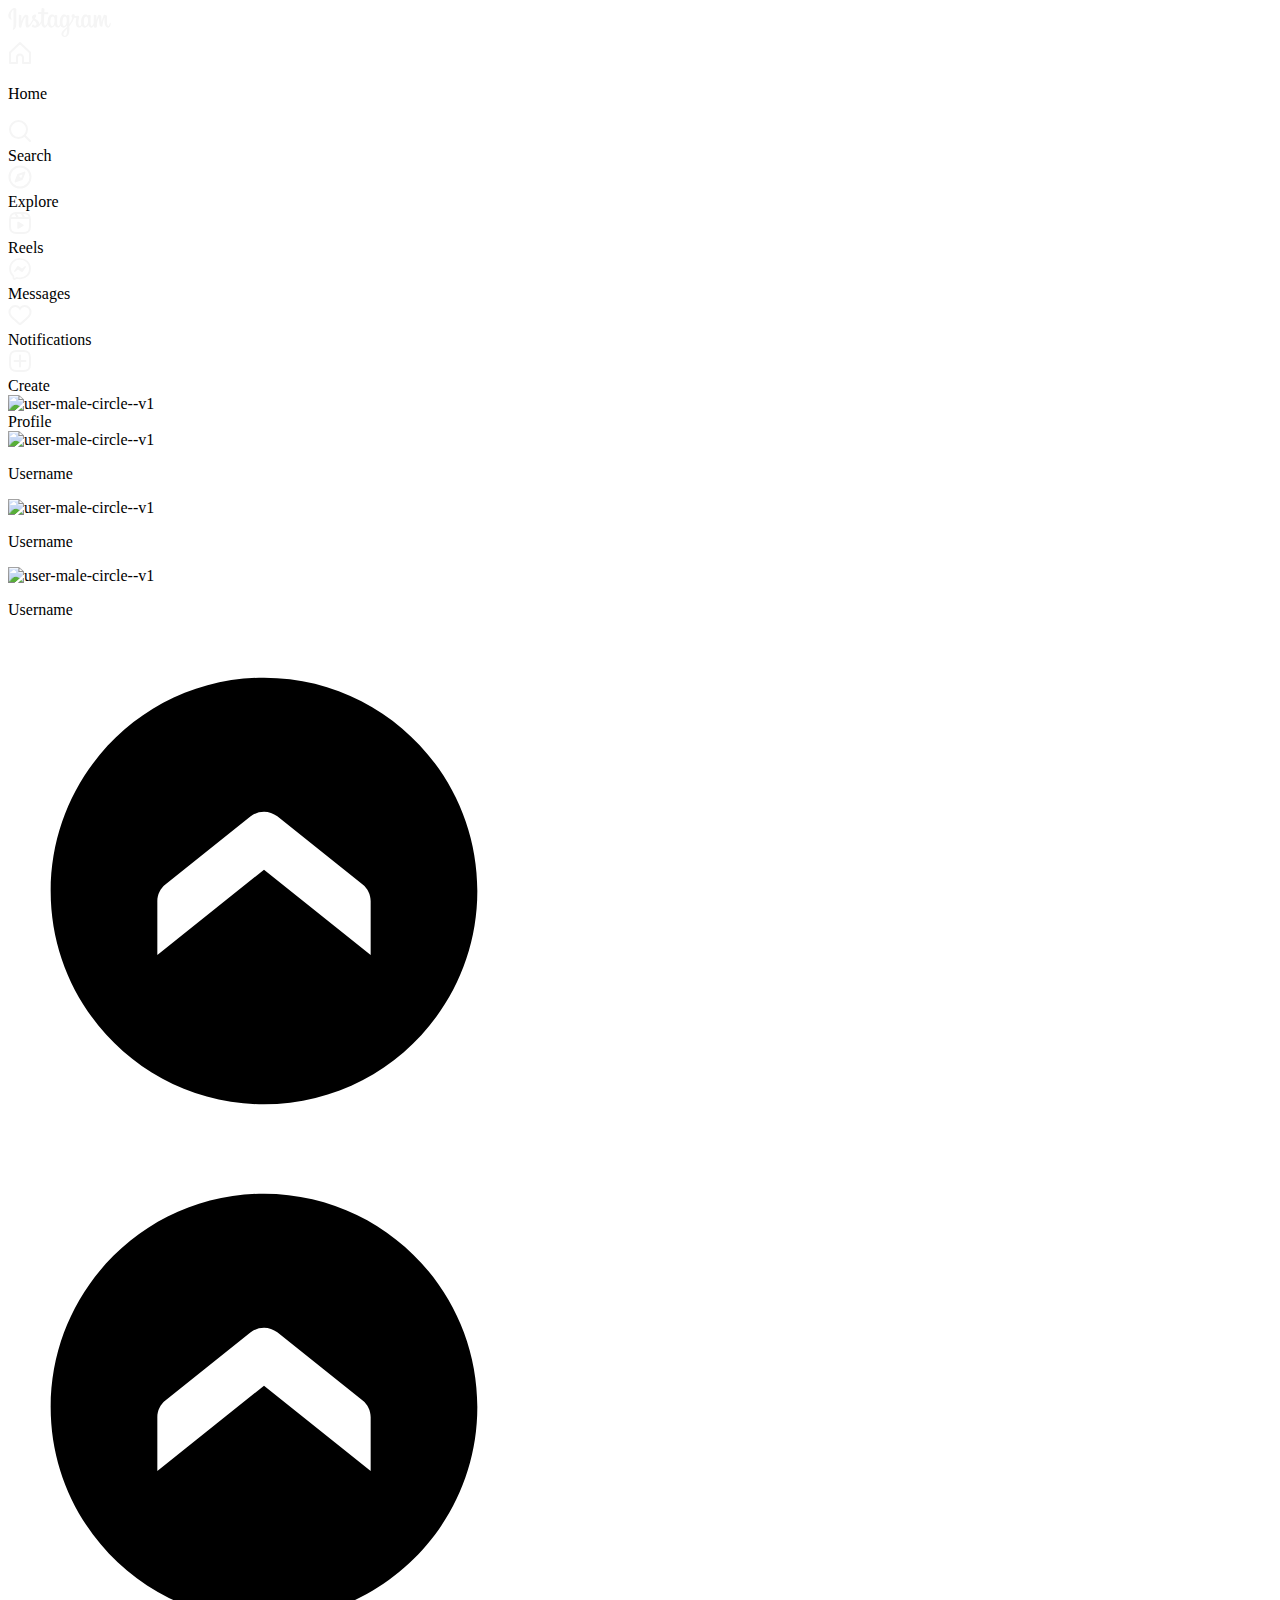
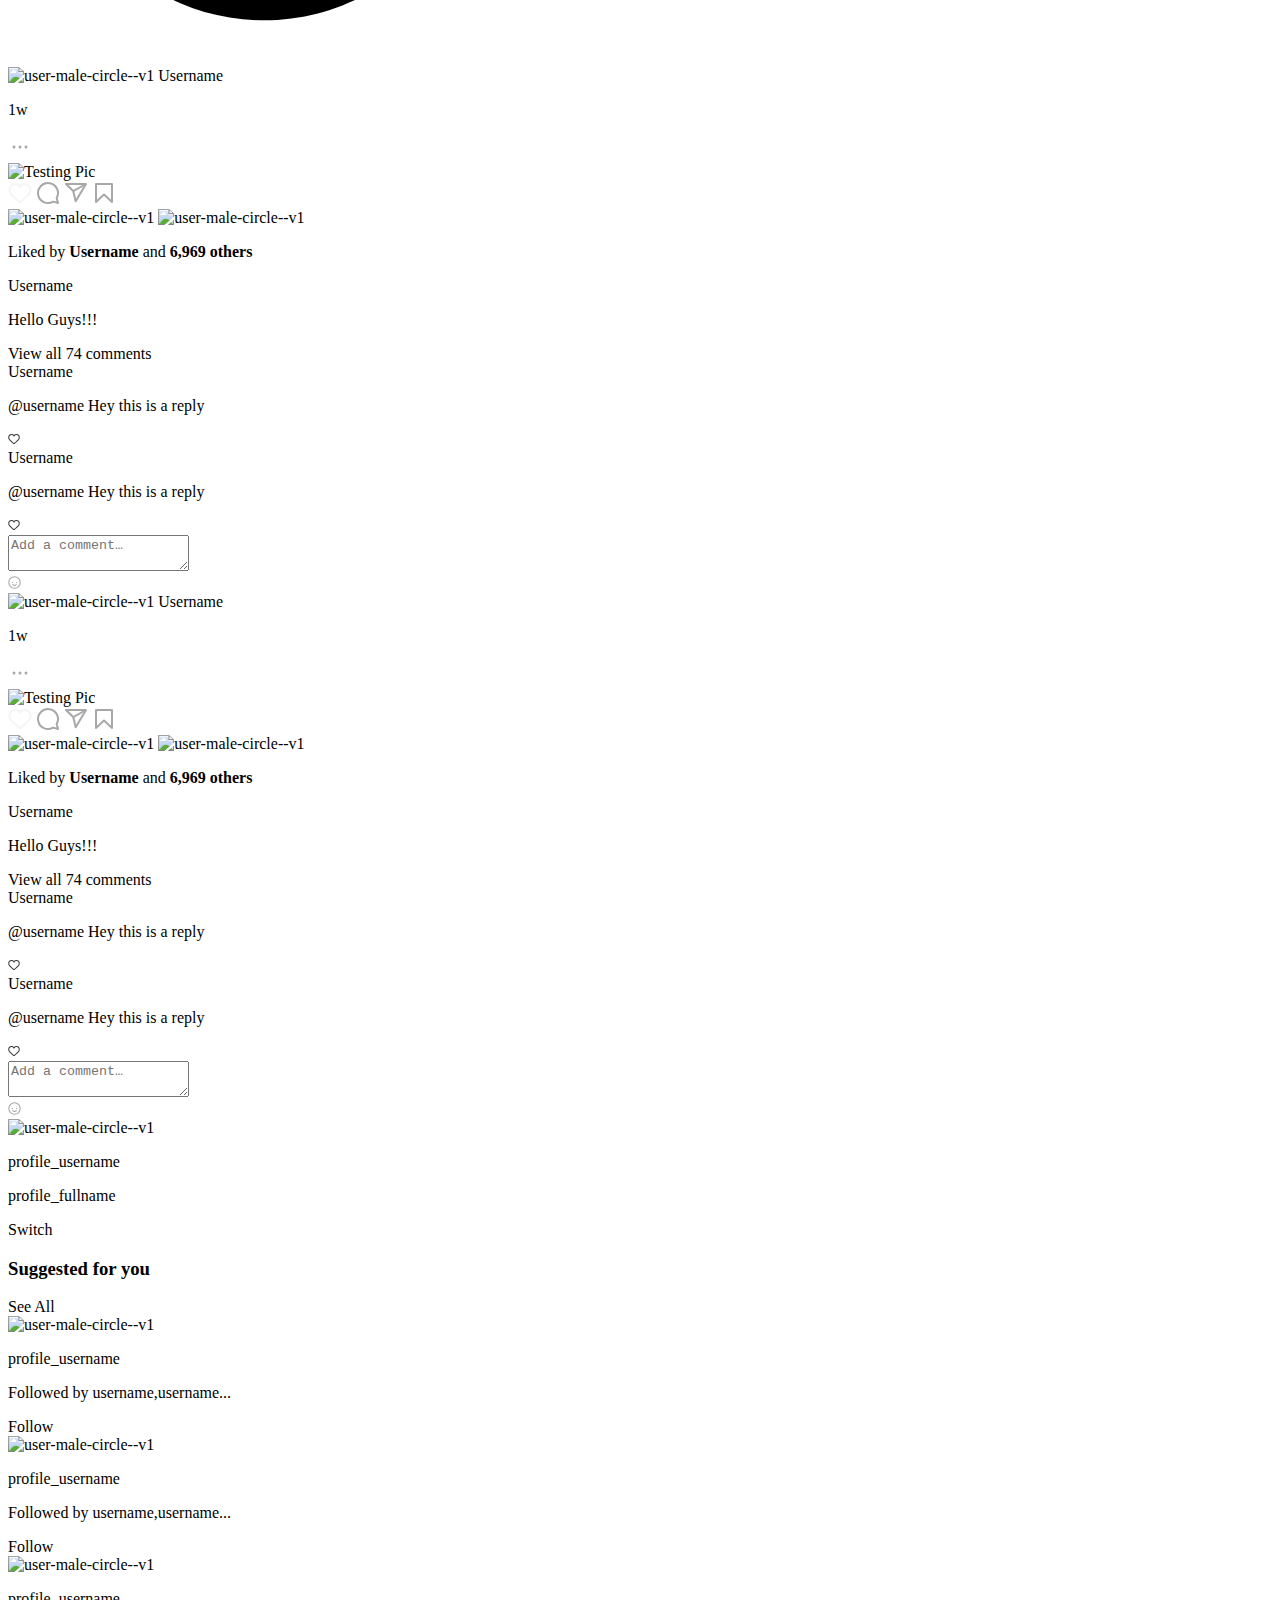
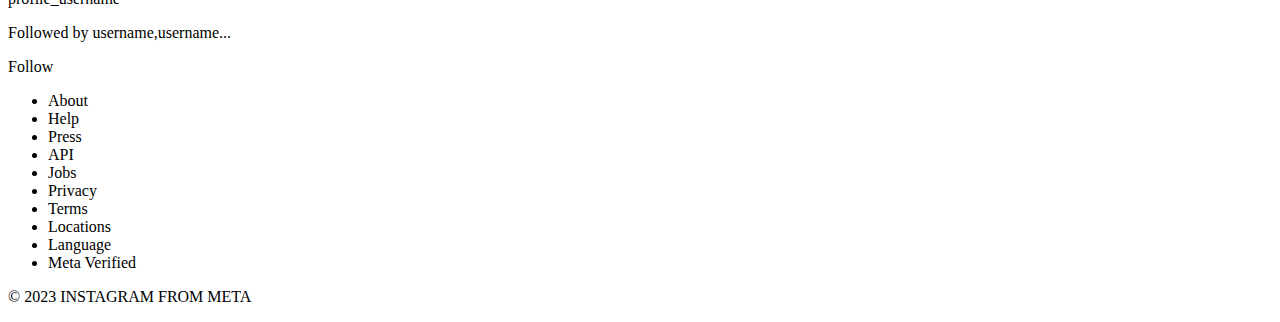
==== index.html @ a997a8e3 "Add files via upload" ====
<!DOCTYPE html>
<html lang="en">
  <head>
    <meta charset="UTF-8" />
    <meta http-equiv="X-UA-Compatible" content="IE=edge" />
    <meta name="viewport" content="width=device-width, initial-scale=1.0" />
    <title>Instagram</title>
  </head>
  <body>
    <div class="main">
      <div class="left-tray">
        <div class="Instagram-logo">
          <svg
            aria-label="Instagram"
            class="_ab6-"
            color="rgb(245, 245, 245)"
            fill="rgb(245, 245, 245)"
            height="29"
            role="img"
            viewBox="32 4 113 32"
            width="103"
          >
            <path
              clip-rule="evenodd"
              d="M37.82 4.11c-2.32.97-4.86 3.7-5.66 7.13-1.02 4.34 3.21 6.17 3.56 5.57.4-.7-.76-.94-1-3.2-.3-2.9 1.05-6.16 2.75-7.58.32-.27.3.1.3.78l-.06 14.46c0 3.1-.13 4.07-.36 5.04-.23.98-.6 1.64-.33 1.9.32.28 1.68-.4 2.46-1.5a8.13 8.13 0 0 0 1.33-4.58c.07-2.06.06-5.33.07-7.19 0-1.7.03-6.71-.03-9.72-.02-.74-2.07-1.51-3.03-1.1Zm82.13 14.48a9.42 9.42 0 0 1-.88 3.75c-.85 1.72-2.63 2.25-3.39-.22-.4-1.34-.43-3.59-.13-5.47.3-1.9 1.14-3.35 2.53-3.22 1.38.13 2.02 1.9 1.87 5.16ZM96.8 28.57c-.02 2.67-.44 5.01-1.34 5.7-1.29.96-3 .23-2.65-1.72.31-1.72 1.8-3.48 4-5.64l-.01 1.66Zm-.35-10a10.56 10.56 0 0 1-.88 3.77c-.85 1.72-2.64 2.25-3.39-.22-.5-1.69-.38-3.87-.13-5.25.33-1.78 1.12-3.44 2.53-3.44 1.38 0 2.06 1.5 1.87 5.14Zm-13.41-.02a9.54 9.54 0 0 1-.87 3.8c-.88 1.7-2.63 2.24-3.4-.23-.55-1.77-.36-4.2-.13-5.5.34-1.95 1.2-3.32 2.53-3.2 1.38.14 2.04 1.9 1.87 5.13Zm61.45 1.81c-.33 0-.49.35-.61.93-.44 2.02-.9 2.48-1.5 2.48-.66 0-1.26-1-1.42-3-.12-1.58-.1-4.48.06-7.37.03-.59-.14-1.17-1.73-1.75-.68-.25-1.68-.62-2.17.58a29.65 29.65 0 0 0-2.08 7.14c0 .06-.08.07-.1-.06-.07-.87-.26-2.46-.28-5.79 0-.65-.14-1.2-.86-1.65-.47-.3-1.88-.81-2.4-.2-.43.5-.94 1.87-1.47 3.48l-.74 2.2.01-4.88c0-.5-.34-.67-.45-.7a9.54 9.54 0 0 0-1.8-.37c-.48 0-.6.27-.6.67 0 .05-.08 4.65-.08 7.87v.46c-.27 1.48-1.14 3.49-2.09 3.49s-1.4-.84-1.4-4.68c0-2.24.07-3.21.1-4.83.02-.94.06-1.65.06-1.81-.01-.5-.87-.75-1.27-.85-.4-.09-.76-.13-1.03-.11-.4.02-.67.27-.67.62v.55a3.71 3.71 0 0 0-1.83-1.49c-1.44-.43-2.94-.05-4.07 1.53a9.31 9.31 0 0 0-1.66 4.73c-.16 1.5-.1 3.01.17 4.3-.33 1.44-.96 2.04-1.64 2.04-.99 0-1.7-1.62-1.62-4.4.06-1.84.42-3.13.82-4.99.17-.8.04-1.2-.31-1.6-.32-.37-1-.56-1.99-.33-.7.16-1.7.34-2.6.47 0 0 .05-.21.1-.6.23-2.03-1.98-1.87-2.69-1.22-.42.39-.7.84-.82 1.67-.17 1.3.9 1.91.9 1.91a22.22 22.22 0 0 1-3.4 7.23v-.7c-.01-3.36.03-6 .05-6.95.02-.94.06-1.63.06-1.8 0-.36-.22-.5-.66-.67-.4-.16-.86-.26-1.34-.3-.6-.05-.97.27-.96.65v.52a3.7 3.7 0 0 0-1.84-1.49c-1.44-.43-2.94-.05-4.07 1.53a10.1 10.1 0 0 0-1.66 4.72c-.15 1.57-.13 2.9.09 4.04-.23 1.13-.89 2.3-1.63 2.3-.95 0-1.5-.83-1.5-4.67 0-2.24.07-3.21.1-4.83.02-.94.06-1.65.06-1.81 0-.5-.87-.75-1.27-.85-.42-.1-.79-.13-1.06-.1-.37.02-.63.35-.63.6v.56a3.7 3.7 0 0 0-1.84-1.49c-1.44-.43-2.93-.04-4.07 1.53-.75 1.03-1.35 2.17-1.66 4.7a15.8 15.8 0 0 0-.12 2.04c-.3 1.81-1.61 3.9-2.68 3.9-.63 0-1.23-1.21-1.23-3.8 0-3.45.22-8.36.25-8.83l1.62-.03c.68 0 1.29.01 2.19-.04.45-.02.88-1.64.42-1.84-.21-.09-1.7-.17-2.3-.18-.5-.01-1.88-.11-1.88-.11s.13-3.26.16-3.6c.02-.3-.35-.44-.57-.53a7.77 7.77 0 0 0-1.53-.44c-.76-.15-1.1 0-1.17.64-.1.97-.15 3.82-.15 3.82-.56 0-2.47-.11-3.02-.11-.52 0-1.08 2.22-.36 2.25l3.2.09-.03 6.53v.47c-.53 2.73-2.37 4.2-2.37 4.2.4-1.8-.42-3.15-1.87-4.3-.54-.42-1.6-1.22-2.79-2.1 0 0 .69-.68 1.3-2.04.43-.96.45-2.06-.61-2.3-1.75-.41-3.2.87-3.63 2.25a2.61 2.61 0 0 0 .5 2.66l.15.19c-.4.76-.94 1.78-1.4 2.58-1.27 2.2-2.24 3.95-2.97 3.95-.58 0-.57-1.77-.57-3.43 0-1.43.1-3.58.19-5.8.03-.74-.34-1.16-.96-1.54a4.33 4.33 0 0 0-1.64-.69c-.7 0-2.7.1-4.6 5.57-.23.69-.7 1.94-.7 1.94l.04-6.57c0-.16-.08-.3-.27-.4a4.68 4.68 0 0 0-1.93-.54c-.36 0-.54.17-.54.5l-.07 10.3c0 .78.02 1.69.1 2.09.08.4.2.72.36.91.15.2.33.34.62.4.28.06 1.78.25 1.86-.32.1-.69.1-1.43.89-4.2 1.22-4.31 2.82-6.42 3.58-7.16.13-.14.28-.14.27.07l-.22 5.32c-.2 5.37.78 6.36 2.17 6.36 1.07 0 2.58-1.06 4.2-3.74l2.7-4.5 1.58 1.46c1.28 1.2 1.7 2.36 1.42 3.45-.21.83-1.02 1.7-2.44.86-.42-.25-.6-.44-1.01-.71-.23-.15-.57-.2-.78-.04-.53.4-.84.92-1.01 1.55-.17.61.45.94 1.09 1.22.55.25 1.74.47 2.5.5 2.94.1 5.3-1.42 6.94-5.34.3 3.38 1.55 5.3 3.72 5.3 1.45 0 2.91-1.88 3.55-3.72.18.75.45 1.4.8 1.96 1.68 2.65 4.93 2.07 6.56-.18.5-.69.58-.94.58-.94a3.07 3.07 0 0 0 2.94 2.87c1.1 0 2.23-.52 3.03-2.31.09.2.2.38.3.56 1.68 2.65 4.93 2.07 6.56-.18l.2-.28.05 1.4-1.5 1.37c-2.52 2.3-4.44 4.05-4.58 6.09-.18 2.6 1.93 3.56 3.53 3.69a4.5 4.5 0 0 0 4.04-2.11c.78-1.15 1.3-3.63 1.26-6.08l-.06-3.56a28.55 28.55 0 0 0 5.42-9.44s.93.01 1.92-.05c.32-.02.41.04.35.27-.07.28-1.25 4.84-.17 7.88.74 2.08 2.4 2.75 3.4 2.75 1.15 0 2.26-.87 2.85-2.17l.23.42c1.68 2.65 4.92 2.07 6.56-.18.37-.5.58-.94.58-.94.36 2.2 2.07 2.88 3.05 2.88 1.02 0 2-.42 2.78-2.28.03.82.08 1.49.16 1.7.05.13.34.3.56.37.93.34 1.88.18 2.24.11.24-.05.43-.25.46-.75.07-1.33.03-3.56.43-5.21.67-2.79 1.3-3.87 1.6-4.4.17-.3.36-.35.37-.03.01.64.04 2.52.3 5.05.2 1.86.46 2.96.65 3.3.57 1 1.27 1.05 1.83 1.05.36 0 1.12-.1 1.05-.73-.03-.31.02-2.22.7-4.96.43-1.79 1.15-3.4 1.41-4 .1-.21.15-.04.15 0-.06 1.22-.18 5.25.32 7.46.68 2.98 2.65 3.32 3.34 3.32 1.47 0 2.67-1.12 3.07-4.05.1-.7-.05-1.25-.48-1.25Z"
              fill="currentColor"
              fill-rule="evenodd"
            ></path>
          </svg>
        </div>
        <nav class="navigation">
          <div class="nav-home">
            <div class="nav-svg">
              <svg
                aria-label="Home"
                class="_ab6-"
                color="rgb(245, 245, 245)"
                fill="rgb(245, 245, 245)"
                height="24"
                role="img"
                viewBox="0 0 24 24"
                width="24"
              >
                <path
                  d="M9.005 16.545a2.997 2.997 0 0 1 2.997-2.997A2.997 2.997 0 0 1 15 16.545V22h7V11.543L12 2 2 11.543V22h7.005Z"
                  fill="none"
                  stroke="currentColor"
                  stroke-linejoin="round"
                  stroke-width="2"
                ></path>
              </svg>
            </div>
            <div class="nav-text">
              <p>Home</p>
            </div>
          </div>
          <div class="nav-search">
            <div class="nav-svg">
              <svg
                aria-label="Search"
                class="_ab6-"
                color="rgb(245, 245, 245)"
                fill="rgb(245, 245, 245)"
                height="24"
                role="img"
                viewBox="0 0 24 24"
                width="24"
              >
                <path
                  d="M19 10.5A8.5 8.5 0 1 1 10.5 2a8.5 8.5 0 0 1 8.5 8.5Z"
                  fill="none"
                  stroke="currentColor"
                  stroke-linecap="round"
                  stroke-linejoin="round"
                  stroke-width="2"
                ></path>
                <line
                  fill="none"
                  stroke="currentColor"
                  stroke-linecap="round"
                  stroke-linejoin="round"
                  stroke-width="2"
                  x1="16.511"
                  x2="22"
                  y1="16.511"
                  y2="22"
                ></line>
              </svg>
            </div>
            <div class="nav-text">Search</div>
          </div>
          <div class="nav-explore">
            <div class="nav-svg">
              <svg
                aria-label="Explore"
                class="_ab6-"
                color="rgb(245, 245, 245)"
                fill="rgb(245, 245, 245)"
                height="24"
                role="img"
                viewBox="0 0 24 24"
                width="24"
              >
                <polygon
                  fill="none"
                  points="13.941 13.953 7.581 16.424 10.06 10.056 16.42 7.585 13.941 13.953"
                  stroke="currentColor"
                  stroke-linecap="round"
                  stroke-linejoin="round"
                  stroke-width="2"
                ></polygon>
                <polygon
                  fill-rule="evenodd"
                  points="10.06 10.056 13.949 13.945 7.581 16.424 10.06 10.056"
                ></polygon>
                <circle
                  cx="12.001"
                  cy="12.005"
                  fill="none"
                  r="10.5"
                  stroke="currentColor"
                  stroke-linecap="round"
                  stroke-linejoin="round"
                  stroke-width="2"
                ></circle>
              </svg>
            </div>
            <div class="nav-text">Explore</div>
          </div>
          <div class="nav-reels">
            <div class="nav-svg">
              <svg
                aria-label="Reels"
                class="_ab6-"
                color="rgb(245, 245, 245)"
                fill="rgb(245, 245, 245)"
                height="24"
                role="img"
                viewBox="0 0 24 24"
                width="24"
              >
                <line
                  fill="none"
                  stroke="currentColor"
                  stroke-linejoin="round"
                  stroke-width="2"
                  x1="2.049"
                  x2="21.95"
                  y1="7.002"
                  y2="7.002"
                ></line>
                <line
                  fill="none"
                  stroke="currentColor"
                  stroke-linecap="round"
                  stroke-linejoin="round"
                  stroke-width="2"
                  x1="13.504"
                  x2="16.362"
                  y1="2.001"
                  y2="7.002"
                ></line>
                <line
                  fill="none"
                  stroke="currentColor"
                  stroke-linecap="round"
                  stroke-linejoin="round"
                  stroke-width="2"
                  x1="7.207"
                  x2="10.002"
                  y1="2.11"
                  y2="7.002"
                ></line>
                <path
                  d="M2 12.001v3.449c0 2.849.698 4.006 1.606 4.945.94.908 2.098 1.607 4.946 1.607h6.896c2.848 0 4.006-.699 4.946-1.607.908-.939 1.606-2.096 1.606-4.945V8.552c0-2.848-.698-4.006-1.606-4.945C19.454 2.699 18.296 2 15.448 2H8.552c-2.848 0-4.006.699-4.946 1.607C2.698 4.546 2 5.704 2 8.552Z"
                  fill="none"
                  stroke="currentColor"
                  stroke-linecap="round"
                  stroke-linejoin="round"
                  stroke-width="2"
                ></path>
                <path
                  d="M9.763 17.664a.908.908 0 0 1-.454-.787V11.63a.909.909 0 0 1 1.364-.788l4.545 2.624a.909.909 0 0 1 0 1.575l-4.545 2.624a.91.91 0 0 1-.91 0Z"
                  fill-rule="evenodd"
                ></path>
              </svg>
            </div>
            <div class="nav-text">Reels</div>
          </div>
          <div class="nav-messages">
            <div class="nav-svg">
              <svg
                aria-label="Messenger"
                class="_ab6-"
                color="rgb(245, 245, 245)"
                fill="rgb(245, 245, 245)"
                height="24"
                role="img"
                viewBox="0 0 24 24"
                width="24"
              >
                <path
                  d="M12.003 2.001a9.705 9.705 0 1 1 0 19.4 10.876 10.876 0 0 1-2.895-.384.798.798 0 0 0-.533.04l-1.984.876a.801.801 0 0 1-1.123-.708l-.054-1.78a.806.806 0 0 0-.27-.569 9.49 9.49 0 0 1-3.14-7.175 9.65 9.65 0 0 1 10-9.7Z"
                  fill="none"
                  stroke="currentColor"
                  stroke-miterlimit="10"
                  stroke-width="1.739"
                ></path>
                <path
                  d="M17.79 10.132a.659.659 0 0 0-.962-.873l-2.556 2.05a.63.63 0 0 1-.758.002L11.06 9.47a1.576 1.576 0 0 0-2.277.42l-2.567 3.98a.659.659 0 0 0 .961.875l2.556-2.049a.63.63 0 0 1 .759-.002l2.452 1.84a1.576 1.576 0 0 0 2.278-.42Z"
                  fill-rule="evenodd"
                ></path>
              </svg>
            </div>
            <div class="nav-text">Messages</div>
          </div>
          <div class="nav-notifications">
            <div class="nav-svg">
              <svg
                aria-label="Notifications"
                class="_ab6-"
                color="rgb(245, 245, 245)"
                fill="rgb(245, 245, 245)"
                height="24"
                role="img"
                viewBox="0 0 24 24"
                width="24"
              >
                <path
                  d="M16.792 3.904A4.989 4.989 0 0 1 21.5 9.122c0 3.072-2.652 4.959-5.197 7.222-2.512 2.243-3.865 3.469-4.303 3.752-.477-.309-2.143-1.823-4.303-3.752C5.141 14.072 2.5 12.167 2.5 9.122a4.989 4.989 0 0 1 4.708-5.218 4.21 4.21 0 0 1 3.675 1.941c.84 1.175.98 1.763 1.12 1.763s.278-.588 1.11-1.766a4.17 4.17 0 0 1 3.679-1.938m0-2a6.04 6.04 0 0 0-4.797 2.127 6.052 6.052 0 0 0-4.787-2.127A6.985 6.985 0 0 0 .5 9.122c0 3.61 2.55 5.827 5.015 7.97.283.246.569.494.853.747l1.027.918a44.998 44.998 0 0 0 3.518 3.018 2 2 0 0 0 2.174 0 45.263 45.263 0 0 0 3.626-3.115l.922-.824c.293-.26.59-.519.885-.774 2.334-2.025 4.98-4.32 4.98-7.94a6.985 6.985 0 0 0-6.708-7.218Z"
                ></path>
              </svg>
            </div>
            <div class="nav-text">Notifications</div>
          </div>
          <div class="nav-create">
            <div class="nav-svg">
              <svg
                aria-label="New post"
                class="_ab6-"
                color="rgb(245, 245, 245)"
                fill="rgb(245, 245, 245)"
                height="24"
                role="img"
                viewBox="0 0 24 24"
                width="24"
              >
                <path
                  d="M2 12v3.45c0 2.849.698 4.005 1.606 4.944.94.909 2.098 1.608 4.946 1.608h6.896c2.848 0 4.006-.7 4.946-1.608C21.302 19.455 22 18.3 22 15.45V8.552c0-2.849-.698-4.006-1.606-4.945C19.454 2.7 18.296 2 15.448 2H8.552c-2.848 0-4.006.699-4.946 1.607C2.698 4.547 2 5.703 2 8.552Z"
                  fill="none"
                  stroke="currentColor"
                  stroke-linecap="round"
                  stroke-linejoin="round"
                  stroke-width="2"
                ></path>
                <line
                  fill="none"
                  stroke="currentColor"
                  stroke-linecap="round"
                  stroke-linejoin="round"
                  stroke-width="2"
                  x1="6.545"
                  x2="17.455"
                  y1="12.001"
                  y2="12.001"
                ></line>
                <line
                  fill="none"
                  stroke="currentColor"
                  stroke-linecap="round"
                  stroke-linejoin="round"
                  stroke-width="2"
                  x1="12.003"
                  x2="12.003"
                  y1="6.545"
                  y2="17.455"
                ></line>
              </svg>
            </div>
            <div class="nav-text">Create</div>
          </div>
          <div class="nav-profile">
            <div class="nav-svg nav-profile-img">
              <!-- image from db. Putting temperory right now -->
              <img
                width="50"
                height="50"
                src="https://img.icons8.com/ios/50/user-male-circle--v1.png"
                alt="user-male-circle--v1"
              />
            </div>
            <div class="nav-text">Profile</div>
          </div>
        </nav>
        <div class="More">
          <!-- Create a popup not blur check website for it. -->
        </div>
      </div>
      <div class="main-container">
        <div class="top-status-tray">
          <div class="statuses">
            <div class="status">
              <a class="status-click">
                <img
                  width="50"
                  height="50"
                  src="https://img.icons8.com/ios/50/user-male-circle--v1.png"
                  alt="user-male-circle--v1"
                />
              </a>
              <p class="username">Username</p>
            </div>
            <div class="status">
              <a class="status-click">
                <img
                  width="50"
                  height="50"
                  src="https://img.icons8.com/ios/50/user-male-circle--v1.png"
                  alt="user-male-circle--v1"
                />
              </a>
              <p class="username">Username</p>
            </div>
            <div class="status">
              <a class="status-click">
                <img
                  width="50"
                  height="50"
                  src="https://img.icons8.com/ios/50/user-male-circle--v1.png"
                  alt="user-male-circle--v1"
                />
              </a>
              <p class="username">Username</p>
            </div>
          </div>
          <div class="arrows">
            <div class="arrow-left">
              <svg
                xmlns="http://www.w3.org/2000/svg"
                viewBox="0 0 24 24"
                width="512px"
                height="512px"
              >
                <path
                  d="M12,22c5.523,0,10-4.477,10-10S17.523,2,12,2S2,6.477,2,12S6.477,22,12,22z M12,11l-5,4v-2.519 c0-0.304,0.138-0.591,0.376-0.781l4-3.2c0.365-0.292,0.884-0.292,1.249,0l4,3.2C16.862,11.89,17,12.177,17,12.481V15L12,11z"
                />
              </svg>
            </div>
            <div class="arrow-right">
              <svg
                xmlns="http://www.w3.org/2000/svg"
                viewBox="0 0 24 24"
                width="512px"
                height="512px"
              >
                <path
                  d="M12,22c5.523,0,10-4.477,10-10S17.523,2,12,2S2,6.477,2,12S6.477,22,12,22z M12,11l-5,4v-2.519 c0-0.304,0.138-0.591,0.376-0.781l4-3.2c0.365-0.292,0.884-0.292,1.249,0l4,3.2C16.862,11.89,17,12.177,17,12.481V15L12,11z"
                />
              </svg>
            </div>
          </div>
        </div>
        <div class="main-content-tabs">
          <div class="content-card">
            <div class="user-definition">
              <a class="status-click">
                <img
                  width="50"
                  height="50"
                  src="https://img.icons8.com/ios/50/user-male-circle--v1.png"
                  alt="user-male-circle--v1"
                />
              </a>
              <a class="username content-usename">Username</a>
              <p>1w</p>
              <div class="more-options">
                <svg
                  aria-label="More options"
                  class="_ab6-"
                  color="rgb(168, 168, 168)"
                  fill="rgb(168, 168, 168)"
                  height="24"
                  role="img"
                  viewBox="0 0 24 24"
                  width="24"
                >
                  <circle cx="12" cy="12" r="1.5"></circle>
                  <circle cx="6" cy="12" r="1.5"></circle>
                  <circle cx="18" cy="12" r="1.5"></circle>
                </svg>
              </div>
            </div>
            <div class="content">
              <img
                src="https://instagram.fdel27-4.fna.fbcdn.net/v/t51.2885-15/346497942_1299149553819470_6483169397731832997_n.webp?stp=dst-jpg_e35&_nc_ht=instagram.fdel27-4.fna.fbcdn.net&_nc_cat=102&_nc_ohc=N2qCkinEt0sAX-xBNLv&edm=ACWDqb8BAAAA&ccb=7-5&ig_cache_key=MzEwMjMwNjcxOTU4NDU4Mzk2Mw%3D%3D.2-ccb7-5&oh=00_AfDGzv8h6RwMPsWoTqXvIhMsSSjhYbkiKW3V3FWLZHfOgA&oe=64820C18&_nc_sid=640168"
                alt="Testing Pic"
              />
            </div>
            <div class="interaction-icons">
              <span class="interactions">
                <svg
                  aria-label="Like"
                  class="x1lliihq x1n2onr6"
                  color="rgb(245, 245, 245)"
                  fill="rgb(245, 245, 245)"
                  height="24"
                  role="img"
                  viewBox="0 0 24 24"
                  width="24"
                >
                  <title>Like</title>
                  <path
                    d="M16.792 3.904A4.989 4.989 0 0 1 21.5 9.122c0 3.072-2.652 4.959-5.197 7.222-2.512 2.243-3.865 3.469-4.303 3.752-.477-.309-2.143-1.823-4.303-3.752C5.141 14.072 2.5 12.167 2.5 9.122a4.989 4.989 0 0 1 4.708-5.218 4.21 4.21 0 0 1 3.675 1.941c.84 1.175.98 1.763 1.12 1.763s.278-.588 1.11-1.766a4.17 4.17 0 0 1 3.679-1.938m0-2a6.04 6.04 0 0 0-4.797 2.127 6.052 6.052 0 0 0-4.787-2.127A6.985 6.985 0 0 0 .5 9.122c0 3.61 2.55 5.827 5.015 7.97.283.246.569.494.853.747l1.027.918a44.998 44.998 0 0 0 3.518 3.018 2 2 0 0 0 2.174 0 45.263 45.263 0 0 0 3.626-3.115l.922-.824c.293-.26.59-.519.885-.774 2.334-2.025 4.98-4.32 4.98-7.94a6.985 6.985 0 0 0-6.708-7.218Z"
                  ></path>
                </svg>
              </span>
              <span class="interactions">
                <svg
                  aria-label="Comment"
                  class="x1lliihq x1n2onr6"
                  color="rgb(168, 168, 168)"
                  fill="rgb(168, 168, 168)"
                  height="24"
                  role="img"
                  viewBox="0 0 24 24"
                  width="24"
                >
                  <title>Comment</title>
                  <path
                    d="M20.656 17.008a9.993 9.993 0 1 0-3.59 3.615L22 22Z"
                    fill="none"
                    stroke="currentColor"
                    stroke-linejoin="round"
                    stroke-width="2"
                  ></path>
                </svg>
              </span>
              <span class="interactions">
                <svg
                  aria-label="Share Post"
                  class="x1lliihq x1n2onr6"
                  color="rgb(168, 168, 168)"
                  fill="rgb(168, 168, 168)"
                  height="24"
                  role="img"
                  viewBox="0 0 24 24"
                  width="24"
                >
                  <title>Share Post</title>
                  <line
                    fill="none"
                    stroke="currentColor"
                    stroke-linejoin="round"
                    stroke-width="2"
                    x1="22"
                    x2="9.218"
                    y1="3"
                    y2="10.083"
                  ></line>
                  <polygon
                    fill="none"
                    points="11.698 20.334 22 3.001 2 3.001 9.218 10.084 11.698 20.334"
                    stroke="currentColor"
                    stroke-linejoin="round"
                    stroke-width="2"
                  ></polygon>
                </svg>
              </span>
              <span class="interactions interactions-end">
                <svg
                  aria-label="Save"
                  class="x1lliihq x1n2onr6"
                  color="rgb(168, 168, 168)"
                  fill="rgb(168, 168, 168)"
                  height="24"
                  role="img"
                  viewBox="0 0 24 24"
                  width="24"
                >
                  <title>Save</title>
                  <polygon
                    fill="none"
                    points="20 21 12 13.44 4 21 4 3 20 3 20 21"
                    stroke="currentColor"
                    stroke-linecap="round"
                    stroke-linejoin="round"
                    stroke-width="2"
                  ></polygon>
                </svg>
              </span>
            </div>
            <div class="liked-by">
              <div class="liked-people">
                <img
                  width="50"
                  height="50"
                  src="https://img.icons8.com/ios/50/user-male-circle--v1.png"
                  alt="user-male-circle--v1"
                />
                <img
                  width="50"
                  height="50"
                  src="https://img.icons8.com/ios/50/user-male-circle--v1.png"
                  alt="user-male-circle--v1"
                />
              </div>
              <p class="liked-by">
                Liked by <strong>Username</strong> and
                <strong>6,969 others</strong>
              </p>
            </div>
            <div class="caption">
              <a class="username">Username</a>
              <p class="caption-text">Hello Guys!!!</p>
            </div>
            <div class="all-comments">
              <a>View all 74 comments</a>
            </div>
            <div class="top-rated-comment-replies">
              <div class="showcase-reply">
                <a class="username">Username</a>
                <p><a>@username</a> Hey this is a reply</p>
                <div class="like-button-lite">
                  <svg
                    aria-label="Like"
                    class="x1lliihq x1n2onr6"
                    color="rgb(54, 54, 54)"
                    fill="rgb(54, 54, 54)"
                    height="12"
                    role="img"
                    viewBox="0 0 24 24"
                    width="12"
                  >
                    <title>Like</title>
                    <path
                      d="M16.792 3.904A4.989 4.989 0 0 1 21.5 9.122c0 3.072-2.652 4.959-5.197 7.222-2.512 2.243-3.865 3.469-4.303 3.752-.477-.309-2.143-1.823-4.303-3.752C5.141 14.072 2.5 12.167 2.5 9.122a4.989 4.989 0 0 1 4.708-5.218 4.21 4.21 0 0 1 3.675 1.941c.84 1.175.98 1.763 1.12 1.763s.278-.588 1.11-1.766a4.17 4.17 0 0 1 3.679-1.938m0-2a6.04 6.04 0 0 0-4.797 2.127 6.052 6.052 0 0 0-4.787-2.127A6.985 6.985 0 0 0 .5 9.122c0 3.61 2.55 5.827 5.015 7.97.283.246.569.494.853.747l1.027.918a44.998 44.998 0 0 0 3.518 3.018 2 2 0 0 0 2.174 0 45.263 45.263 0 0 0 3.626-3.115l.922-.824c.293-.26.59-.519.885-.774 2.334-2.025 4.98-4.32 4.98-7.94a6.985 6.985 0 0 0-6.708-7.218Z"
                    ></path>
                  </svg>
                </div>
              </div>
              <div class="showcase-reply">
                <a class="username">Username</a>
                <p><a>@username</a> Hey this is a reply</p>
                <div class="like-button-lite">
                  <svg
                    aria-label="Like"
                    class="x1lliihq x1n2onr6"
                    color="rgb(54, 54, 54)"
                    fill="rgb(54, 54, 54)"
                    height="12"
                    role="img"
                    viewBox="0 0 24 24"
                    width="12"
                  >
                    <title>Like</title>
                    <path
                      d="M16.792 3.904A4.989 4.989 0 0 1 21.5 9.122c0 3.072-2.652 4.959-5.197 7.222-2.512 2.243-3.865 3.469-4.303 3.752-.477-.309-2.143-1.823-4.303-3.752C5.141 14.072 2.5 12.167 2.5 9.122a4.989 4.989 0 0 1 4.708-5.218 4.21 4.21 0 0 1 3.675 1.941c.84 1.175.98 1.763 1.12 1.763s.278-.588 1.11-1.766a4.17 4.17 0 0 1 3.679-1.938m0-2a6.04 6.04 0 0 0-4.797 2.127 6.052 6.052 0 0 0-4.787-2.127A6.985 6.985 0 0 0 .5 9.122c0 3.61 2.55 5.827 5.015 7.97.283.246.569.494.853.747l1.027.918a44.998 44.998 0 0 0 3.518 3.018 2 2 0 0 0 2.174 0 45.263 45.263 0 0 0 3.626-3.115l.922-.824c.293-.26.59-.519.885-.774 2.334-2.025 4.98-4.32 4.98-7.94a6.985 6.985 0 0 0-6.708-7.218Z"
                    ></path>
                  </svg>
                </div>
              </div>
            </div>
            <div class="add-comments-tab">
              <form>
                <textarea
                  aria-label="Add a comment…"
                  placeholder="Add a comment…"
                  autocomplete="off"
                  autocorrect="off"
                ></textarea>
                <div class="emoji-selector">
                  <svg
                    aria-label="Emoji"
                    class="x1lliihq x1n2onr6"
                    color="rgb(168, 168, 168)"
                    fill="rgb(168, 168, 168)"
                    height="13"
                    role="img"
                    viewBox="0 0 24 24"
                    width="13"
                  >
                    <title>Emoji</title>
                    <path
                      d="M15.83 10.997a1.167 1.167 0 1 0 1.167 1.167 1.167 1.167 0 0 0-1.167-1.167Zm-6.5 1.167a1.167 1.167 0 1 0-1.166 1.167 1.167 1.167 0 0 0 1.166-1.167Zm5.163 3.24a3.406 3.406 0 0 1-4.982.007 1 1 0 1 0-1.557 1.256 5.397 5.397 0 0 0 8.09 0 1 1 0 0 0-1.55-1.263ZM12 .503a11.5 11.5 0 1 0 11.5 11.5A11.513 11.513 0 0 0 12 .503Zm0 21a9.5 9.5 0 1 1 9.5-9.5 9.51 9.51 0 0 1-9.5 9.5Z"
                    ></path>
                  </svg>
                </div>
              </form>
            </div>
          </div>
          <div class="content-card">
            <div class="user-definition">
              <a class="status-click">
                <img
                  width="50"
                  height="50"
                  src="https://img.icons8.com/ios/50/user-male-circle--v1.png"
                  alt="user-male-circle--v1"
                />
              </a>
              <a class="username content-usename">Username</a>
              <p>1w</p>
              <div class="more-options">
                <svg
                  aria-label="More options"
                  class="_ab6-"
                  color="rgb(168, 168, 168)"
                  fill="rgb(168, 168, 168)"
                  height="24"
                  role="img"
                  viewBox="0 0 24 24"
                  width="24"
                >
                  <circle cx="12" cy="12" r="1.5"></circle>
                  <circle cx="6" cy="12" r="1.5"></circle>
                  <circle cx="18" cy="12" r="1.5"></circle>
                </svg>
              </div>
            </div>
            <div class="content">
              <img
                src="https://instagram.fdel27-4.fna.fbcdn.net/v/t51.2885-15/346497942_1299149553819470_6483169397731832997_n.webp?stp=dst-jpg_e35&_nc_ht=instagram.fdel27-4.fna.fbcdn.net&_nc_cat=102&_nc_ohc=N2qCkinEt0sAX-xBNLv&edm=ACWDqb8BAAAA&ccb=7-5&ig_cache_key=MzEwMjMwNjcxOTU4NDU4Mzk2Mw%3D%3D.2-ccb7-5&oh=00_AfDGzv8h6RwMPsWoTqXvIhMsSSjhYbkiKW3V3FWLZHfOgA&oe=64820C18&_nc_sid=640168"
                alt="Testing Pic"
              />
            </div>
            <div class="interaction-icons">
              <span class="interactions">
                <svg
                  aria-label="Like"
                  class="x1lliihq x1n2onr6"
                  color="rgb(245, 245, 245)"
                  fill="rgb(245, 245, 245)"
                  height="24"
                  role="img"
                  viewBox="0 0 24 24"
                  width="24"
                >
                  <title>Like</title>
                  <path
                    d="M16.792 3.904A4.989 4.989 0 0 1 21.5 9.122c0 3.072-2.652 4.959-5.197 7.222-2.512 2.243-3.865 3.469-4.303 3.752-.477-.309-2.143-1.823-4.303-3.752C5.141 14.072 2.5 12.167 2.5 9.122a4.989 4.989 0 0 1 4.708-5.218 4.21 4.21 0 0 1 3.675 1.941c.84 1.175.98 1.763 1.12 1.763s.278-.588 1.11-1.766a4.17 4.17 0 0 1 3.679-1.938m0-2a6.04 6.04 0 0 0-4.797 2.127 6.052 6.052 0 0 0-4.787-2.127A6.985 6.985 0 0 0 .5 9.122c0 3.61 2.55 5.827 5.015 7.97.283.246.569.494.853.747l1.027.918a44.998 44.998 0 0 0 3.518 3.018 2 2 0 0 0 2.174 0 45.263 45.263 0 0 0 3.626-3.115l.922-.824c.293-.26.59-.519.885-.774 2.334-2.025 4.98-4.32 4.98-7.94a6.985 6.985 0 0 0-6.708-7.218Z"
                  ></path>
                </svg>
              </span>
              <span class="interactions">
                <svg
                  aria-label="Comment"
                  class="x1lliihq x1n2onr6"
                  color="rgb(168, 168, 168)"
                  fill="rgb(168, 168, 168)"
                  height="24"
                  role="img"
                  viewBox="0 0 24 24"
                  width="24"
                >
                  <title>Comment</title>
                  <path
                    d="M20.656 17.008a9.993 9.993 0 1 0-3.59 3.615L22 22Z"
                    fill="none"
                    stroke="currentColor"
                    stroke-linejoin="round"
                    stroke-width="2"
                  ></path>
                </svg>
              </span>
              <span class="interactions">
                <svg
                  aria-label="Share Post"
                  class="x1lliihq x1n2onr6"
                  color="rgb(168, 168, 168)"
                  fill="rgb(168, 168, 168)"
                  height="24"
                  role="img"
                  viewBox="0 0 24 24"
                  width="24"
                >
                  <title>Share Post</title>
                  <line
                    fill="none"
                    stroke="currentColor"
                    stroke-linejoin="round"
                    stroke-width="2"
                    x1="22"
                    x2="9.218"
                    y1="3"
                    y2="10.083"
                  ></line>
                  <polygon
                    fill="none"
                    points="11.698 20.334 22 3.001 2 3.001 9.218 10.084 11.698 20.334"
                    stroke="currentColor"
                    stroke-linejoin="round"
                    stroke-width="2"
                  ></polygon>
                </svg>
              </span>
              <span class="interactions interactions-end">
                <svg
                  aria-label="Save"
                  class="x1lliihq x1n2onr6"
                  color="rgb(168, 168, 168)"
                  fill="rgb(168, 168, 168)"
                  height="24"
                  role="img"
                  viewBox="0 0 24 24"
                  width="24"
                >
                  <title>Save</title>
                  <polygon
                    fill="none"
                    points="20 21 12 13.44 4 21 4 3 20 3 20 21"
                    stroke="currentColor"
                    stroke-linecap="round"
                    stroke-linejoin="round"
                    stroke-width="2"
                  ></polygon>
                </svg>
              </span>
            </div>
            <div class="liked-by">
              <div class="liked-people">
                <img
                  width="50"
                  height="50"
                  src="https://img.icons8.com/ios/50/user-male-circle--v1.png"
                  alt="user-male-circle--v1"
                />
                <img
                  width="50"
                  height="50"
                  src="https://img.icons8.com/ios/50/user-male-circle--v1.png"
                  alt="user-male-circle--v1"
                />
              </div>
              <p class="liked-by">
                Liked by <strong>Username</strong> and
                <strong>6,969 others</strong>
              </p>
            </div>
            <div class="caption">
              <a class="username">Username</a>
              <p class="caption-text">Hello Guys!!!</p>
            </div>
            <div class="all-comments">
              <a>View all 74 comments</a>
            </div>
            <div class="top-rated-comment-replies">
              <div class="showcase-reply">
                <a class="username">Username</a>
                <p><a>@username</a> Hey this is a reply</p>
                <div class="like-button-lite">
                  <svg
                    aria-label="Like"
                    class="x1lliihq x1n2onr6"
                    color="rgb(54, 54, 54)"
                    fill="rgb(54, 54, 54)"
                    height="12"
                    role="img"
                    viewBox="0 0 24 24"
                    width="12"
                  >
                    <title>Like</title>
                    <path
                      d="M16.792 3.904A4.989 4.989 0 0 1 21.5 9.122c0 3.072-2.652 4.959-5.197 7.222-2.512 2.243-3.865 3.469-4.303 3.752-.477-.309-2.143-1.823-4.303-3.752C5.141 14.072 2.5 12.167 2.5 9.122a4.989 4.989 0 0 1 4.708-5.218 4.21 4.21 0 0 1 3.675 1.941c.84 1.175.98 1.763 1.12 1.763s.278-.588 1.11-1.766a4.17 4.17 0 0 1 3.679-1.938m0-2a6.04 6.04 0 0 0-4.797 2.127 6.052 6.052 0 0 0-4.787-2.127A6.985 6.985 0 0 0 .5 9.122c0 3.61 2.55 5.827 5.015 7.97.283.246.569.494.853.747l1.027.918a44.998 44.998 0 0 0 3.518 3.018 2 2 0 0 0 2.174 0 45.263 45.263 0 0 0 3.626-3.115l.922-.824c.293-.26.59-.519.885-.774 2.334-2.025 4.98-4.32 4.98-7.94a6.985 6.985 0 0 0-6.708-7.218Z"
                    ></path>
                  </svg>
                </div>
              </div>
              <div class="showcase-reply">
                <a class="username">Username</a>
                <p><a>@username</a> Hey this is a reply</p>
                <div class="like-button-lite">
                  <svg
                    aria-label="Like"
                    class="x1lliihq x1n2onr6"
                    color="rgb(54, 54, 54)"
                    fill="rgb(54, 54, 54)"
                    height="12"
                    role="img"
                    viewBox="0 0 24 24"
                    width="12"
                  >
                    <title>Like</title>
                    <path
                      d="M16.792 3.904A4.989 4.989 0 0 1 21.5 9.122c0 3.072-2.652 4.959-5.197 7.222-2.512 2.243-3.865 3.469-4.303 3.752-.477-.309-2.143-1.823-4.303-3.752C5.141 14.072 2.5 12.167 2.5 9.122a4.989 4.989 0 0 1 4.708-5.218 4.21 4.21 0 0 1 3.675 1.941c.84 1.175.98 1.763 1.12 1.763s.278-.588 1.11-1.766a4.17 4.17 0 0 1 3.679-1.938m0-2a6.04 6.04 0 0 0-4.797 2.127 6.052 6.052 0 0 0-4.787-2.127A6.985 6.985 0 0 0 .5 9.122c0 3.61 2.55 5.827 5.015 7.97.283.246.569.494.853.747l1.027.918a44.998 44.998 0 0 0 3.518 3.018 2 2 0 0 0 2.174 0 45.263 45.263 0 0 0 3.626-3.115l.922-.824c.293-.26.59-.519.885-.774 2.334-2.025 4.98-4.32 4.98-7.94a6.985 6.985 0 0 0-6.708-7.218Z"
                    ></path>
                  </svg>
                </div>
              </div>
            </div>
            <div class="add-comments-tab">
              <form>
                <textarea
                  aria-label="Add a comment…"
                  placeholder="Add a comment…"
                  autocomplete="off"
                  autocorrect="off"
                ></textarea>
                <div class="emoji-selector">
                  <svg
                    aria-label="Emoji"
                    class="x1lliihq x1n2onr6"
                    color="rgb(168, 168, 168)"
                    fill="rgb(168, 168, 168)"
                    height="13"
                    role="img"
                    viewBox="0 0 24 24"
                    width="13"
                  >
                    <title>Emoji</title>
                    <path
                      d="M15.83 10.997a1.167 1.167 0 1 0 1.167 1.167 1.167 1.167 0 0 0-1.167-1.167Zm-6.5 1.167a1.167 1.167 0 1 0-1.166 1.167 1.167 1.167 0 0 0 1.166-1.167Zm5.163 3.24a3.406 3.406 0 0 1-4.982.007 1 1 0 1 0-1.557 1.256 5.397 5.397 0 0 0 8.09 0 1 1 0 0 0-1.55-1.263ZM12 .503a11.5 11.5 0 1 0 11.5 11.5A11.513 11.513 0 0 0 12 .503Zm0 21a9.5 9.5 0 1 1 9.5-9.5 9.51 9.51 0 0 1-9.5 9.5Z"
                    ></path>
                  </svg>
                </div>
              </form>
            </div>
          </div>
        </div>
      </div>
      <div class="aside-right-tray">
        <aside class="suggestions-only">
          <div class="my-aside-profile">
            <img
              width="50"
              height="50"
              src="https://img.icons8.com/ios/50/user-male-circle--v1.png"
              alt="user-male-circle--v1"
            />
            <div class="all-names">
              <p class="username">profile_username</p>
              <p class="fullname">profile_fullname</p>
            </div>
            <a class="account-switch">Switch</a>
            <!-- Account switch login dialog box -->
          </div>
          <div class="suggestions">
            <div class="hardcode-heading">
              <h3>Suggested for you</h3>
              <a class="all-suggestions">See All</a>
            </div>
            <div class="suggested-profiles">
              <div class="suggest-profile">
                <img
                  width="50"
                  height="50"
                  src="https://img.icons8.com/ios/50/user-male-circle--v1.png"
                  alt="user-male-circle--v1"
                />
                <div class="name-or-mutual_followers">
                  <p class="username">profile_username</p>
                  <p class="mutual_followers">
                    Followed by username,username...
                  </p>
                </div>
                <a class="suggest-account-follow-button">Follow</a>
              </div>
              <div class="suggest-profile">
                <img
                  width="50"
                  height="50"
                  src="https://img.icons8.com/ios/50/user-male-circle--v1.png"
                  alt="user-male-circle--v1"
                />
                <div class="name-or-mutual_followers">
                  <p class="username">profile_username</p>
                  <p class="mutual_followers">
                    Followed by username,username...
                  </p>
                </div>
                <a class="suggest-account-follow-button">Follow</a>
              </div>
              <div class="suggest-profile">
                <img
                  width="50"
                  height="50"
                  src="https://img.icons8.com/ios/50/user-male-circle--v1.png"
                  alt="user-male-circle--v1"
                />
                <div class="name-or-mutual_followers">
                  <p class="username">profile_username</p>
                  <p class="mutual_followers">
                    Followed by username,username...
                  </p>
                </div>
                <a class="suggest-account-follow-button">Follow</a>
              </div>
            </div>
          </div>
          <footer>
            <div class="Links-to-navigate">
              <ul class="aside-nav-links">
                <li class="aside-nav-link">About</li>
                <li class="aside-nav-link">Help</li>
                <li class="aside-nav-link">Press</li>
                <li class="aside-nav-link">API</li>
                <li class="aside-nav-link">Jobs</li>
                <li class="aside-nav-link">Privacy</li>
                <li class="aside-nav-link">Terms</li>
                <li class="aside-nav-link">Locations</li>
                <li class="aside-nav-link">Language</li>
                <li class="aside-nav-link">Meta Verified</li>
              </ul>
            </div>
            <p class="copyright">© 2023 INSTAGRAM FROM META</p>
          </footer>
        </aside>
      </div>
    </div>
  </body>
</html>
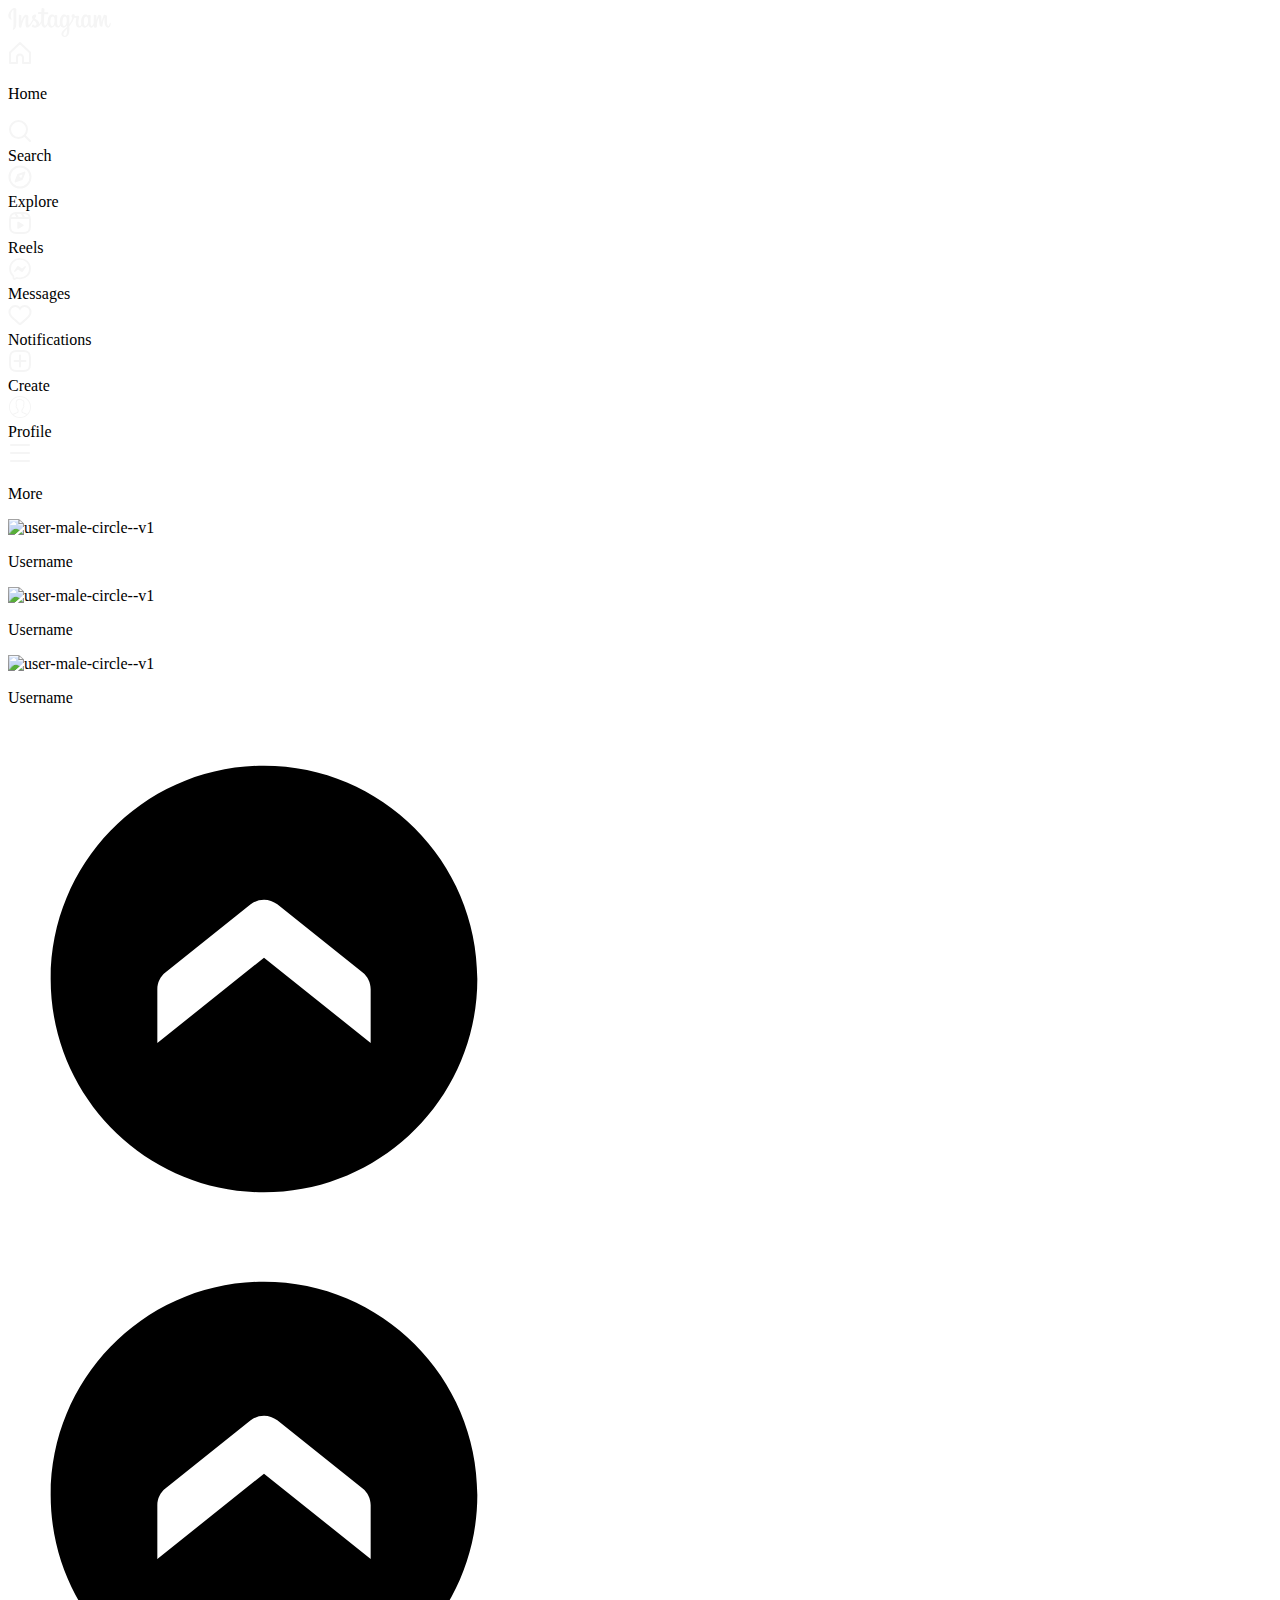
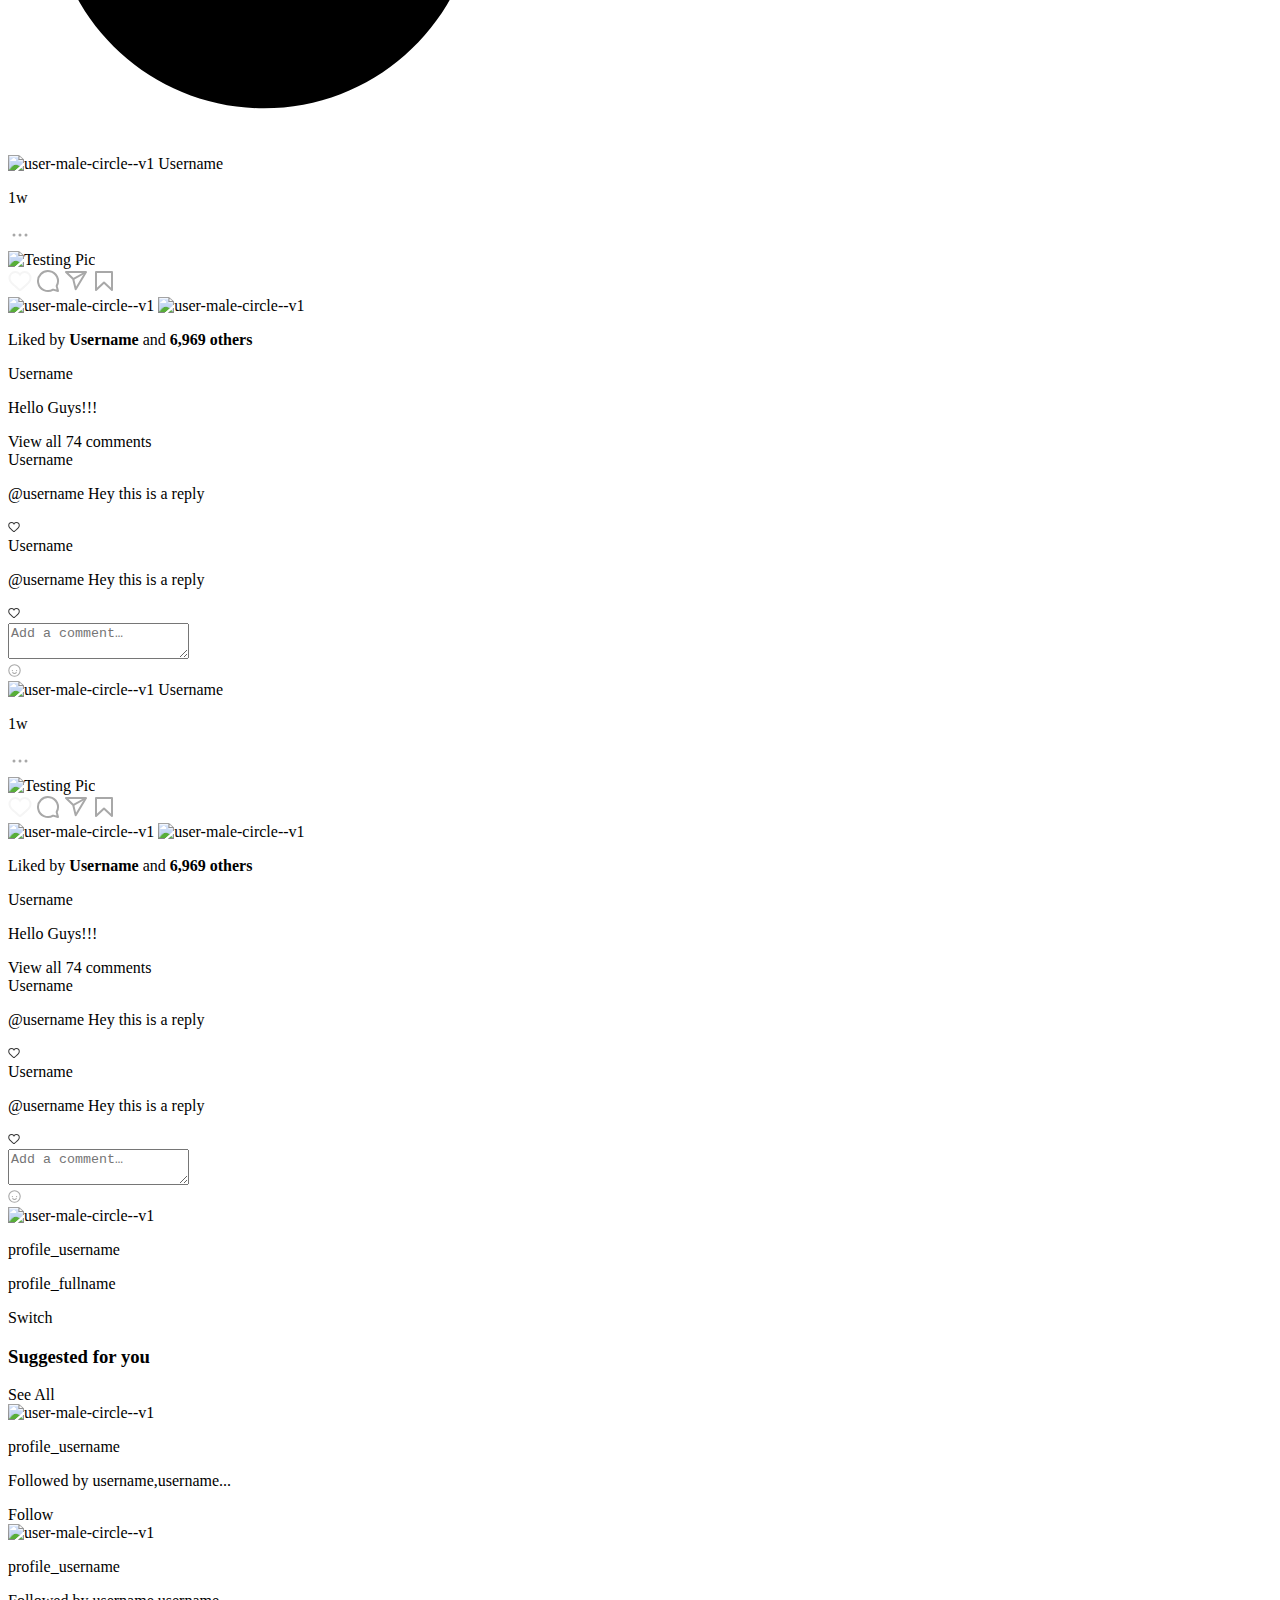
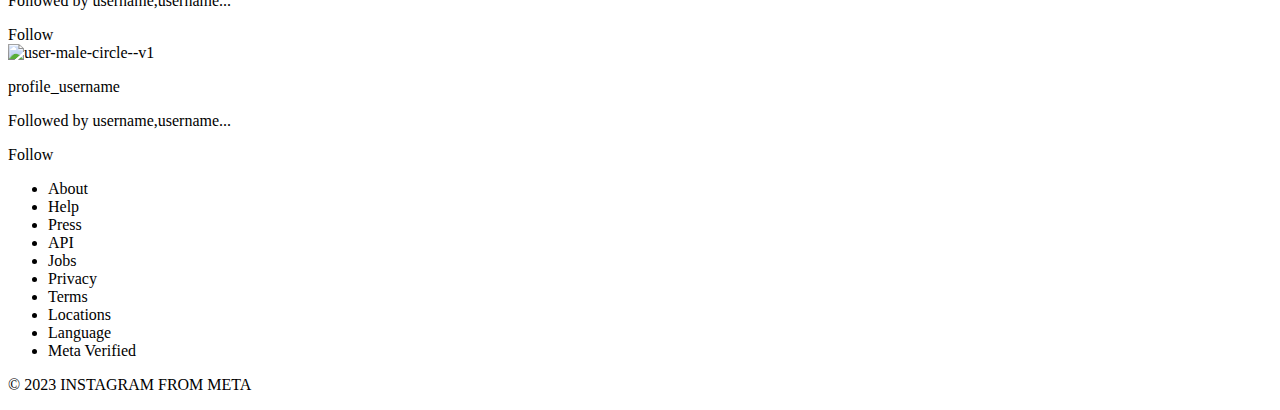
==== commit 618c42df: "Add files via upload" ====
--- a/index.html
+++ b/index.html
@@ -4,6 +4,14 @@
     <meta charset="UTF-8" />
     <meta http-equiv="X-UA-Compatible" content="IE=edge" />
     <meta name="viewport" content="width=device-width, initial-scale=1.0" />
+    <link rel="preconnect" href="https://fonts.googleapis.com" />
+    <link rel="preconnect" href="https://fonts.gstatic.com" crossorigin />
+    <link
+      href="https://fonts.googleapis.com/css2?family=Roboto:wght@100;300;400;500;700&display=swap"
+      rel="stylesheet"
+    />
+    <!-- <link rel="stylesheet" href="css/general.css" /> -->
+    <link rel="stylesheet" href="css/styles.css" />
     <title>Instagram</title>
   </head>
   <body>
@@ -282,629 +290,688 @@
           <div class="nav-profile">
             <div class="nav-svg nav-profile-img">
               <!-- image from db. Putting temperory right now -->
+              <svg
+                xmlns="http://www.w3.org/2000/svg"
+                class="_ab6-"
+                color="rgb(245, 245, 245)"
+                fill="rgb(245, 245, 245)"
+                height="24"
+                role="img"
+                viewBox="0 0 50 50"
+                width="24"
+              >
+                <path
+                  d="M 25 2.0078125 C 12.309296 2.0078125 2.0000002 12.317108 2 25.007812 C 2 37.698518 12.309295 48.007812 25 48.007812 C 37.690705 48.007812 48 37.698518 48 25.007812 C 48 12.317108 37.690704 2.0078125 25 2.0078125 z M 25 4.0078125 C 36.609824 4.0078125 46 13.397988 46 25.007812 C 46 30.740509 43.703999 35.925856 39.988281 39.712891 C 38.158498 38.369571 35.928049 37.69558 34.039062 37.023438 C 32.975192 36.644889 32.018651 36.269758 31.320312 35.851562 C 30.651504 35.451051 30.280089 35.039466 30.083984 34.566406 C 29.992134 33.419545 30.010738 32.496253 30.017578 31.40625 C 30.13873 31.285594 30.294155 31.200823 30.417969 31.054688 C 30.709957 30.710058 31.007253 30.29128 31.291016 29.820312 C 31.777604 29.012711 32.131673 28.024913 32.330078 27.023438 C 32.63305 26.869 32.956699 26.835578 33.203125 26.521484 C 33.658098 25.941577 33.965233 25.125482 34.101562 23.988281 C 34.222454 22.984232 33.898957 22.29366 33.482422 21.763672 C 33.930529 20.298851 34.48532 17.969341 34.296875 15.558594 C 34.193203 14.232288 33.859467 12.897267 33.056641 11.787109 C 32.290173 10.727229 31.045786 9.9653642 29.453125 9.6894531 C 28.441568 8.5409775 26.834704 8 24.914062 8 L 24.904297 8 L 24.896484 8 C 20.593741 8.078993 17.817552 9.8598398 16.628906 12.576172 C 15.498615 15.159149 15.741603 18.37477 16.552734 21.722656 C 16.116708 22.25268 15.775146 22.95643 15.898438 23.988281 C 16.035282 25.125098 16.34224 25.94153 16.796875 26.521484 C 17.043118 26.835604 17.366808 26.868911 17.669922 27.023438 C 17.868296 28.024134 18.222437 29.01059 18.708984 29.818359 C 18.992747 30.289465 19.289737 30.707821 19.582031 31.052734 C 19.705876 31.198874 19.861128 31.285522 19.982422 31.40625 C 19.988922 32.49568 20.007396 33.418614 19.916016 34.566406 C 19.720294 35.037723 19.34937 35.449526 18.681641 35.851562 C 17.984409 36.271364 17.029015 36.648577 15.966797 37.029297 C 14.079805 37.705631 11.85061 38.384459 10.015625 39.716797 C 6.2976298 35.929423 4 30.742497 4 25.007812 C 4.0000002 13.397989 13.390176 4.0078125 25 4.0078125 z M 24.921875 10.001953 C 26.766001 10.003853 27.92628 10.549863 28.244141 11.107422 L 28.488281 11.535156 L 28.974609 11.601562 C 30.230788 11.776108 30.932655 12.263579 31.435547 12.958984 C 31.938439 13.654389 32.217535 14.624895 32.302734 15.714844 C 32.473134 17.894741 31.849129 20.468905 31.453125 21.660156 L 31.201172 22.416016 L 31.882812 22.830078 C 31.813472 22.787858 32.203297 23.018609 32.115234 23.75 C 32.008564 24.639799 31.781184 25.093017 31.628906 25.287109 C 31.476629 25.481202 31.411442 25.45641 31.427734 25.455078 L 30.603516 25.523438 L 30.515625 26.345703 C 30.440195 27.052169 30.04285 28.015793 29.578125 28.787109 C 29.345762 29.172767 29.098543 29.516317 28.890625 29.761719 C 28.682707 30.00712 28.461282 30.159117 28.544922 30.115234 L 28.009766 30.394531 L 28.009766 31 C 28.009766 32.324321 27.955813 33.407291 28.095703 34.949219 L 28.107422 35.082031 L 28.154297 35.207031 C 28.547829 36.266071 29.369275 37.013258 30.292969 37.566406 C 31.216662 38.119555 32.276387 38.519377 33.369141 38.908203 C 35.170096 39.549023 37.047465 40.179657 38.478516 41.111328 C 34.832228 44.16545 30.135566 46.007812 25 46.007812 C 19.866422 46.007812 15.171083 44.167232 11.525391 41.115234 C 12.964568 40.188909 14.844735 39.556492 16.642578 38.912109 C 17.73461 38.520704 18.79156 38.119183 19.712891 37.564453 C 20.634221 37.009723 21.452728 36.262662 21.845703 35.207031 L 21.892578 35.082031 L 21.904297 34.949219 C 22.043042 33.408482 21.990234 32.325309 21.990234 31 L 21.990234 30.394531 L 21.455078 30.113281 C 21.538828 30.157091 21.317362 30.005196 21.109375 29.759766 C 20.901388 29.514336 20.654237 29.172879 20.421875 28.787109 C 19.957151 28.015571 19.559775 27.05118 19.484375 26.345703 L 19.396484 25.523438 L 18.572266 25.455078 C 18.587716 25.456378 18.523206 25.481158 18.371094 25.287109 C 18.218979 25.093064 17.991921 24.640183 17.884766 23.75 C 17.797356 23.01846 18.191557 22.784891 18.117188 22.830078 L 18.751953 22.445312 L 18.566406 21.724609 C 17.705952 18.412902 17.575833 15.399621 18.460938 13.376953 C 19.345167 11.356284 21.116417 10.074289 24.921875 10.001953 z"
+                />
+              </svg>
+            </div>
+            <div class="nav-text">Profile</div>
+          </div>
+        </nav>
+        <div class="More">
+          <div class="nav-svg">
+            <svg
+              aria-label="Settings"
+              class="_ab6-"
+              color="rgb(245, 245, 245)"
+              fill="rgb(245, 245, 245)"
+              height="24"
+              role="img"
+              viewBox="0 0 24 24"
+              width="24"
+            >
+              <line
+                fill="none"
+                stroke="currentColor"
+                stroke-linecap="round"
+                stroke-linejoin="round"
+                stroke-width="2"
+                x1="3"
+                x2="21"
+                y1="4"
+                y2="4"
+              ></line>
+              <line
+                fill="none"
+                stroke="currentColor"
+                stroke-linecap="round"
+                stroke-linejoin="round"
+                stroke-width="2"
+                x1="3"
+                x2="21"
+                y1="12"
+                y2="12"
+              ></line>
+              <line
+                fill="none"
+                stroke="currentColor"
+                stroke-linecap="round"
+                stroke-linejoin="round"
+                stroke-width="2"
+                x1="3"
+                x2="21"
+                y1="20"
+                y2="20"
+              ></line>
+            </svg>
+          </div>
+          <div class="nav-text">
+            <p>More</p>
+          </div>
+          <!-- Create a popup not blur check website for it. -->
+        </div>
+      </div>
+      <section class="main-index">
+        <div class="main-container">
+          <div class="top-status-tray">
+            <div class="statuses">
+              <div class="status">
+                <a class="status-click">
+                  <img
+                    width="50"
+                    height="50"
+                    src="https://img.icons8.com/ios/50/user-male-circle--v1.png"
+                    alt="user-male-circle--v1"
+                  />
+                </a>
+                <p class="username">Username</p>
+              </div>
+              <div class="status">
+                <a class="status-click">
+                  <img
+                    width="50"
+                    height="50"
+                    src="https://img.icons8.com/ios/50/user-male-circle--v1.png"
+                    alt="user-male-circle--v1"
+                  />
+                </a>
+                <p class="username">Username</p>
+              </div>
+              <div class="status">
+                <a class="status-click">
+                  <img
+                    width="50"
+                    height="50"
+                    src="https://img.icons8.com/ios/50/user-male-circle--v1.png"
+                    alt="user-male-circle--v1"
+                  />
+                </a>
+                <p class="username">Username</p>
+              </div>
+            </div>
+            <div class="arrows">
+              <div class="arrow-left">
+                <svg
+                  xmlns="http://www.w3.org/2000/svg"
+                  viewBox="0 0 24 24"
+                  width="512px"
+                  height="512px"
+                >
+                  <path
+                    d="M12,22c5.523,0,10-4.477,10-10S17.523,2,12,2S2,6.477,2,12S6.477,22,12,22z M12,11l-5,4v-2.519 c0-0.304,0.138-0.591,0.376-0.781l4-3.2c0.365-0.292,0.884-0.292,1.249,0l4,3.2C16.862,11.89,17,12.177,17,12.481V15L12,11z"
+                  />
+                </svg>
+              </div>
+              <div class="arrow-right">
+                <svg
+                  xmlns="http://www.w3.org/2000/svg"
+                  viewBox="0 0 24 24"
+                  width="512px"
+                  height="512px"
+                >
+                  <path
+                    d="M12,22c5.523,0,10-4.477,10-10S17.523,2,12,2S2,6.477,2,12S6.477,22,12,22z M12,11l-5,4v-2.519 c0-0.304,0.138-0.591,0.376-0.781l4-3.2c0.365-0.292,0.884-0.292,1.249,0l4,3.2C16.862,11.89,17,12.177,17,12.481V15L12,11z"
+                  />
+                </svg>
+              </div>
+            </div>
+          </div>
+          <div class="main-content-tabs">
+            <div class="content-card">
+              <div class="user-definition">
+                <a class="status-click">
+                  <img
+                    width="50"
+                    height="50"
+                    src="https://img.icons8.com/ios/50/user-male-circle--v1.png"
+                    alt="user-male-circle--v1"
+                  />
+                </a>
+                <a class="username content-usename">Username</a>
+                <p>1w</p>
+                <div class="more-options">
+                  <svg
+                    aria-label="More options"
+                    class="_ab6-"
+                    color="rgb(168, 168, 168)"
+                    fill="rgb(168, 168, 168)"
+                    height="24"
+                    role="img"
+                    viewBox="0 0 24 24"
+                    width="24"
+                  >
+                    <circle cx="12" cy="12" r="1.5"></circle>
+                    <circle cx="6" cy="12" r="1.5"></circle>
+                    <circle cx="18" cy="12" r="1.5"></circle>
+                  </svg>
+                </div>
+              </div>
+              <div class="content">
+                <img
+                  src="https://instagram.fdel27-4.fna.fbcdn.net/v/t51.2885-15/346497942_1299149553819470_6483169397731832997_n.webp?stp=dst-jpg_e35&_nc_ht=instagram.fdel27-4.fna.fbcdn.net&_nc_cat=102&_nc_ohc=N2qCkinEt0sAX-xBNLv&edm=ACWDqb8BAAAA&ccb=7-5&ig_cache_key=MzEwMjMwNjcxOTU4NDU4Mzk2Mw%3D%3D.2-ccb7-5&oh=00_AfDGzv8h6RwMPsWoTqXvIhMsSSjhYbkiKW3V3FWLZHfOgA&oe=64820C18&_nc_sid=640168"
+                  alt="Testing Pic"
+                />
+              </div>
+              <div class="interaction-icons">
+                <span class="interactions">
+                  <svg
+                    aria-label="Like"
+                    class="x1lliihq x1n2onr6"
+                    color="rgb(245, 245, 245)"
+                    fill="rgb(245, 245, 245)"
+                    height="24"
+                    role="img"
+                    viewBox="0 0 24 24"
+                    width="24"
+                  >
+                    <title>Like</title>
+                    <path
+                      d="M16.792 3.904A4.989 4.989 0 0 1 21.5 9.122c0 3.072-2.652 4.959-5.197 7.222-2.512 2.243-3.865 3.469-4.303 3.752-.477-.309-2.143-1.823-4.303-3.752C5.141 14.072 2.5 12.167 2.5 9.122a4.989 4.989 0 0 1 4.708-5.218 4.21 4.21 0 0 1 3.675 1.941c.84 1.175.98 1.763 1.12 1.763s.278-.588 1.11-1.766a4.17 4.17 0 0 1 3.679-1.938m0-2a6.04 6.04 0 0 0-4.797 2.127 6.052 6.052 0 0 0-4.787-2.127A6.985 6.985 0 0 0 .5 9.122c0 3.61 2.55 5.827 5.015 7.97.283.246.569.494.853.747l1.027.918a44.998 44.998 0 0 0 3.518 3.018 2 2 0 0 0 2.174 0 45.263 45.263 0 0 0 3.626-3.115l.922-.824c.293-.26.59-.519.885-.774 2.334-2.025 4.98-4.32 4.98-7.94a6.985 6.985 0 0 0-6.708-7.218Z"
+                    ></path>
+                  </svg>
+                </span>
+                <span class="interactions">
+                  <svg
+                    aria-label="Comment"
+                    class="x1lliihq x1n2onr6"
+                    color="rgb(168, 168, 168)"
+                    fill="rgb(168, 168, 168)"
+                    height="24"
+                    role="img"
+                    viewBox="0 0 24 24"
+                    width="24"
+                  >
+                    <title>Comment</title>
+                    <path
+                      d="M20.656 17.008a9.993 9.993 0 1 0-3.59 3.615L22 22Z"
+                      fill="none"
+                      stroke="currentColor"
+                      stroke-linejoin="round"
+                      stroke-width="2"
+                    ></path>
+                  </svg>
+                </span>
+                <span class="interactions">
+                  <svg
+                    aria-label="Share Post"
+                    class="x1lliihq x1n2onr6"
+                    color="rgb(168, 168, 168)"
+                    fill="rgb(168, 168, 168)"
+                    height="24"
+                    role="img"
+                    viewBox="0 0 24 24"
+                    width="24"
+                  >
+                    <title>Share Post</title>
+                    <line
+                      fill="none"
+                      stroke="currentColor"
+                      stroke-linejoin="round"
+                      stroke-width="2"
+                      x1="22"
+                      x2="9.218"
+                      y1="3"
+                      y2="10.083"
+                    ></line>
+                    <polygon
+                      fill="none"
+                      points="11.698 20.334 22 3.001 2 3.001 9.218 10.084 11.698 20.334"
+                      stroke="currentColor"
+                      stroke-linejoin="round"
+                      stroke-width="2"
+                    ></polygon>
+                  </svg>
+                </span>
+                <span class="interactions interactions-end">
+                  <svg
+                    aria-label="Save"
+                    class="x1lliihq x1n2onr6"
+                    color="rgb(168, 168, 168)"
+                    fill="rgb(168, 168, 168)"
+                    height="24"
+                    role="img"
+                    viewBox="0 0 24 24"
+                    width="24"
+                  >
+                    <title>Save</title>
+                    <polygon
+                      fill="none"
+                      points="20 21 12 13.44 4 21 4 3 20 3 20 21"
+                      stroke="currentColor"
+                      stroke-linecap="round"
+                      stroke-linejoin="round"
+                      stroke-width="2"
+                    ></polygon>
+                  </svg>
+                </span>
+              </div>
+              <div class="liked-by">
+                <div class="liked-people">
+                  <img
+                    width="50"
+                    height="50"
+                    src="https://img.icons8.com/ios/50/user-male-circle--v1.png"
+                    alt="user-male-circle--v1"
+                  />
+                  <img
+                    width="50"
+                    height="50"
+                    src="https://img.icons8.com/ios/50/user-male-circle--v1.png"
+                    alt="user-male-circle--v1"
+                  />
+                </div>
+                <p class="liked-by">
+                  Liked by <strong>Username</strong> and
+                  <strong>6,969 others</strong>
+                </p>
+              </div>
+              <div class="caption">
+                <a class="username">Username</a>
+                <p class="caption-text">Hello Guys!!!</p>
+              </div>
+              <div class="all-comments">
+                <a>View all 74 comments</a>
+              </div>
+              <div class="top-rated-comment-replies">
+                <div class="showcase-reply">
+                  <a class="username">Username</a>
+                  <p><a>@username</a> Hey this is a reply</p>
+                  <div class="like-button-lite">
+                    <svg
+                      aria-label="Like"
+                      class="x1lliihq x1n2onr6"
+                      color="rgb(54, 54, 54)"
+                      fill="rgb(54, 54, 54)"
+                      height="12"
+                      role="img"
+                      viewBox="0 0 24 24"
+                      width="12"
+                    >
+                      <title>Like</title>
+                      <path
+                        d="M16.792 3.904A4.989 4.989 0 0 1 21.5 9.122c0 3.072-2.652 4.959-5.197 7.222-2.512 2.243-3.865 3.469-4.303 3.752-.477-.309-2.143-1.823-4.303-3.752C5.141 14.072 2.5 12.167 2.5 9.122a4.989 4.989 0 0 1 4.708-5.218 4.21 4.21 0 0 1 3.675 1.941c.84 1.175.98 1.763 1.12 1.763s.278-.588 1.11-1.766a4.17 4.17 0 0 1 3.679-1.938m0-2a6.04 6.04 0 0 0-4.797 2.127 6.052 6.052 0 0 0-4.787-2.127A6.985 6.985 0 0 0 .5 9.122c0 3.61 2.55 5.827 5.015 7.97.283.246.569.494.853.747l1.027.918a44.998 44.998 0 0 0 3.518 3.018 2 2 0 0 0 2.174 0 45.263 45.263 0 0 0 3.626-3.115l.922-.824c.293-.26.59-.519.885-.774 2.334-2.025 4.98-4.32 4.98-7.94a6.985 6.985 0 0 0-6.708-7.218Z"
+                      ></path>
+                    </svg>
+                  </div>
+                </div>
+                <div class="showcase-reply">
+                  <a class="username">Username</a>
+                  <p><a>@username</a> Hey this is a reply</p>
+                  <div class="like-button-lite">
+                    <svg
+                      aria-label="Like"
+                      class="x1lliihq x1n2onr6"
+                      color="rgb(54, 54, 54)"
+                      fill="rgb(54, 54, 54)"
+                      height="12"
+                      role="img"
+                      viewBox="0 0 24 24"
+                      width="12"
+                    >
+                      <title>Like</title>
+                      <path
+                        d="M16.792 3.904A4.989 4.989 0 0 1 21.5 9.122c0 3.072-2.652 4.959-5.197 7.222-2.512 2.243-3.865 3.469-4.303 3.752-.477-.309-2.143-1.823-4.303-3.752C5.141 14.072 2.5 12.167 2.5 9.122a4.989 4.989 0 0 1 4.708-5.218 4.21 4.21 0 0 1 3.675 1.941c.84 1.175.98 1.763 1.12 1.763s.278-.588 1.11-1.766a4.17 4.17 0 0 1 3.679-1.938m0-2a6.04 6.04 0 0 0-4.797 2.127 6.052 6.052 0 0 0-4.787-2.127A6.985 6.985 0 0 0 .5 9.122c0 3.61 2.55 5.827 5.015 7.97.283.246.569.494.853.747l1.027.918a44.998 44.998 0 0 0 3.518 3.018 2 2 0 0 0 2.174 0 45.263 45.263 0 0 0 3.626-3.115l.922-.824c.293-.26.59-.519.885-.774 2.334-2.025 4.98-4.32 4.98-7.94a6.985 6.985 0 0 0-6.708-7.218Z"
+                      ></path>
+                    </svg>
+                  </div>
+                </div>
+              </div>
+              <div class="add-comments-tab">
+                <form>
+                  <textarea
+                    aria-label="Add a comment…"
+                    placeholder="Add a comment…"
+                    autocomplete="off"
+                    autocorrect="off"
+                  ></textarea>
+                  <div class="emoji-selector">
+                    <svg
+                      aria-label="Emoji"
+                      class="x1lliihq x1n2onr6"
+                      color="rgb(168, 168, 168)"
+                      fill="rgb(168, 168, 168)"
+                      height="13"
+                      role="img"
+                      viewBox="0 0 24 24"
+                      width="13"
+                    >
+                      <title>Emoji</title>
+                      <path
+                        d="M15.83 10.997a1.167 1.167 0 1 0 1.167 1.167 1.167 1.167 0 0 0-1.167-1.167Zm-6.5 1.167a1.167 1.167 0 1 0-1.166 1.167 1.167 1.167 0 0 0 1.166-1.167Zm5.163 3.24a3.406 3.406 0 0 1-4.982.007 1 1 0 1 0-1.557 1.256 5.397 5.397 0 0 0 8.09 0 1 1 0 0 0-1.55-1.263ZM12 .503a11.5 11.5 0 1 0 11.5 11.5A11.513 11.513 0 0 0 12 .503Zm0 21a9.5 9.5 0 1 1 9.5-9.5 9.51 9.51 0 0 1-9.5 9.5Z"
+                      ></path>
+                    </svg>
+                  </div>
+                </form>
+              </div>
+            </div>
+            <div class="content-card">
+              <div class="user-definition">
+                <a class="status-click">
+                  <img
+                    width="50"
+                    height="50"
+                    src="https://img.icons8.com/ios/50/user-male-circle--v1.png"
+                    alt="user-male-circle--v1"
+                  />
+                </a>
+                <a class="username content-usename">Username</a>
+                <p>1w</p>
+                <div class="more-options">
+                  <svg
+                    aria-label="More options"
+                    class="_ab6-"
+                    color="rgb(168, 168, 168)"
+                    fill="rgb(168, 168, 168)"
+                    height="24"
+                    role="img"
+                    viewBox="0 0 24 24"
+                    width="24"
+                  >
+                    <circle cx="12" cy="12" r="1.5"></circle>
+                    <circle cx="6" cy="12" r="1.5"></circle>
+                    <circle cx="18" cy="12" r="1.5"></circle>
+                  </svg>
+                </div>
+              </div>
+              <div class="content">
+                <img
+                  src="https://instagram.fdel27-4.fna.fbcdn.net/v/t51.2885-15/346497942_1299149553819470_6483169397731832997_n.webp?stp=dst-jpg_e35&_nc_ht=instagram.fdel27-4.fna.fbcdn.net&_nc_cat=102&_nc_ohc=N2qCkinEt0sAX-xBNLv&edm=ACWDqb8BAAAA&ccb=7-5&ig_cache_key=MzEwMjMwNjcxOTU4NDU4Mzk2Mw%3D%3D.2-ccb7-5&oh=00_AfDGzv8h6RwMPsWoTqXvIhMsSSjhYbkiKW3V3FWLZHfOgA&oe=64820C18&_nc_sid=640168"
+                  alt="Testing Pic"
+                />
+              </div>
+              <div class="interaction-icons">
+                <span class="interactions">
+                  <svg
+                    aria-label="Like"
+                    class="x1lliihq x1n2onr6"
+                    color="rgb(245, 245, 245)"
+                    fill="rgb(245, 245, 245)"
+                    height="24"
+                    role="img"
+                    viewBox="0 0 24 24"
+                    width="24"
+                  >
+                    <title>Like</title>
+                    <path
+                      d="M16.792 3.904A4.989 4.989 0 0 1 21.5 9.122c0 3.072-2.652 4.959-5.197 7.222-2.512 2.243-3.865 3.469-4.303 3.752-.477-.309-2.143-1.823-4.303-3.752C5.141 14.072 2.5 12.167 2.5 9.122a4.989 4.989 0 0 1 4.708-5.218 4.21 4.21 0 0 1 3.675 1.941c.84 1.175.98 1.763 1.12 1.763s.278-.588 1.11-1.766a4.17 4.17 0 0 1 3.679-1.938m0-2a6.04 6.04 0 0 0-4.797 2.127 6.052 6.052 0 0 0-4.787-2.127A6.985 6.985 0 0 0 .5 9.122c0 3.61 2.55 5.827 5.015 7.97.283.246.569.494.853.747l1.027.918a44.998 44.998 0 0 0 3.518 3.018 2 2 0 0 0 2.174 0 45.263 45.263 0 0 0 3.626-3.115l.922-.824c.293-.26.59-.519.885-.774 2.334-2.025 4.98-4.32 4.98-7.94a6.985 6.985 0 0 0-6.708-7.218Z"
+                    ></path>
+                  </svg>
+                </span>
+                <span class="interactions">
+                  <svg
+                    aria-label="Comment"
+                    class="x1lliihq x1n2onr6"
+                    color="rgb(168, 168, 168)"
+                    fill="rgb(168, 168, 168)"
+                    height="24"
+                    role="img"
+                    viewBox="0 0 24 24"
+                    width="24"
+                  >
+                    <title>Comment</title>
+                    <path
+                      d="M20.656 17.008a9.993 9.993 0 1 0-3.59 3.615L22 22Z"
+                      fill="none"
+                      stroke="currentColor"
+                      stroke-linejoin="round"
+                      stroke-width="2"
+                    ></path>
+                  </svg>
+                </span>
+                <span class="interactions">
+                  <svg
+                    aria-label="Share Post"
+                    class="x1lliihq x1n2onr6"
+                    color="rgb(168, 168, 168)"
+                    fill="rgb(168, 168, 168)"
+                    height="24"
+                    role="img"
+                    viewBox="0 0 24 24"
+                    width="24"
+                  >
+                    <title>Share Post</title>
+                    <line
+                      fill="none"
+                      stroke="currentColor"
+                      stroke-linejoin="round"
+                      stroke-width="2"
+                      x1="22"
+                      x2="9.218"
+                      y1="3"
+                      y2="10.083"
+                    ></line>
+                    <polygon
+                      fill="none"
+                      points="11.698 20.334 22 3.001 2 3.001 9.218 10.084 11.698 20.334"
+                      stroke="currentColor"
+                      stroke-linejoin="round"
+                      stroke-width="2"
+                    ></polygon>
+                  </svg>
+                </span>
+                <span class="interactions interactions-end">
+                  <svg
+                    aria-label="Save"
+                    class="x1lliihq x1n2onr6"
+                    color="rgb(168, 168, 168)"
+                    fill="rgb(168, 168, 168)"
+                    height="24"
+                    role="img"
+                    viewBox="0 0 24 24"
+                    width="24"
+                  >
+                    <title>Save</title>
+                    <polygon
+                      fill="none"
+                      points="20 21 12 13.44 4 21 4 3 20 3 20 21"
+                      stroke="currentColor"
+                      stroke-linecap="round"
+                      stroke-linejoin="round"
+                      stroke-width="2"
+                    ></polygon>
+                  </svg>
+                </span>
+              </div>
+              <div class="liked-by">
+                <div class="liked-people">
+                  <img
+                    width="50"
+                    height="50"
+                    src="https://img.icons8.com/ios/50/user-male-circle--v1.png"
+                    alt="user-male-circle--v1"
+                  />
+                  <img
+                    width="50"
+                    height="50"
+                    src="https://img.icons8.com/ios/50/user-male-circle--v1.png"
+                    alt="user-male-circle--v1"
+                  />
+                </div>
+                <p class="liked-by">
+                  Liked by <strong>Username</strong> and
+                  <strong>6,969 others</strong>
+                </p>
+              </div>
+              <div class="caption">
+                <a class="username">Username</a>
+                <p class="caption-text">Hello Guys!!!</p>
+              </div>
+              <div class="all-comments">
+                <a>View all 74 comments</a>
+              </div>
+              <div class="top-rated-comment-replies">
+                <div class="showcase-reply">
+                  <a class="username">Username</a>
+                  <p><a>@username</a> Hey this is a reply</p>
+                  <div class="like-button-lite">
+                    <svg
+                      aria-label="Like"
+                      class="x1lliihq x1n2onr6"
+                      color="rgb(54, 54, 54)"
+                      fill="rgb(54, 54, 54)"
+                      height="12"
+                      role="img"
+                      viewBox="0 0 24 24"
+                      width="12"
+                    >
+                      <title>Like</title>
+                      <path
+                        d="M16.792 3.904A4.989 4.989 0 0 1 21.5 9.122c0 3.072-2.652 4.959-5.197 7.222-2.512 2.243-3.865 3.469-4.303 3.752-.477-.309-2.143-1.823-4.303-3.752C5.141 14.072 2.5 12.167 2.5 9.122a4.989 4.989 0 0 1 4.708-5.218 4.21 4.21 0 0 1 3.675 1.941c.84 1.175.98 1.763 1.12 1.763s.278-.588 1.11-1.766a4.17 4.17 0 0 1 3.679-1.938m0-2a6.04 6.04 0 0 0-4.797 2.127 6.052 6.052 0 0 0-4.787-2.127A6.985 6.985 0 0 0 .5 9.122c0 3.61 2.55 5.827 5.015 7.97.283.246.569.494.853.747l1.027.918a44.998 44.998 0 0 0 3.518 3.018 2 2 0 0 0 2.174 0 45.263 45.263 0 0 0 3.626-3.115l.922-.824c.293-.26.59-.519.885-.774 2.334-2.025 4.98-4.32 4.98-7.94a6.985 6.985 0 0 0-6.708-7.218Z"
+                      ></path>
+                    </svg>
+                  </div>
+                </div>
+                <div class="showcase-reply">
+                  <a class="username">Username</a>
+                  <p><a>@username</a> Hey this is a reply</p>
+                  <div class="like-button-lite">
+                    <svg
+                      aria-label="Like"
+                      class="x1lliihq x1n2onr6"
+                      color="rgb(54, 54, 54)"
+                      fill="rgb(54, 54, 54)"
+                      height="12"
+                      role="img"
+                      viewBox="0 0 24 24"
+                      width="12"
+                    >
+                      <title>Like</title>
+                      <path
+                        d="M16.792 3.904A4.989 4.989 0 0 1 21.5 9.122c0 3.072-2.652 4.959-5.197 7.222-2.512 2.243-3.865 3.469-4.303 3.752-.477-.309-2.143-1.823-4.303-3.752C5.141 14.072 2.5 12.167 2.5 9.122a4.989 4.989 0 0 1 4.708-5.218 4.21 4.21 0 0 1 3.675 1.941c.84 1.175.98 1.763 1.12 1.763s.278-.588 1.11-1.766a4.17 4.17 0 0 1 3.679-1.938m0-2a6.04 6.04 0 0 0-4.797 2.127 6.052 6.052 0 0 0-4.787-2.127A6.985 6.985 0 0 0 .5 9.122c0 3.61 2.55 5.827 5.015 7.97.283.246.569.494.853.747l1.027.918a44.998 44.998 0 0 0 3.518 3.018 2 2 0 0 0 2.174 0 45.263 45.263 0 0 0 3.626-3.115l.922-.824c.293-.26.59-.519.885-.774 2.334-2.025 4.98-4.32 4.98-7.94a6.985 6.985 0 0 0-6.708-7.218Z"
+                      ></path>
+                    </svg>
+                  </div>
+                </div>
+              </div>
+              <div class="add-comments-tab">
+                <form>
+                  <textarea
+                    aria-label="Add a comment…"
+                    placeholder="Add a comment…"
+                    autocomplete="off"
+                    autocorrect="off"
+                  ></textarea>
+                  <div class="emoji-selector">
+                    <svg
+                      aria-label="Emoji"
+                      class="x1lliihq x1n2onr6"
+                      color="rgb(168, 168, 168)"
+                      fill="rgb(168, 168, 168)"
+                      height="13"
+                      role="img"
+                      viewBox="0 0 24 24"
+                      width="13"
+                    >
+                      <title>Emoji</title>
+                      <path
+                        d="M15.83 10.997a1.167 1.167 0 1 0 1.167 1.167 1.167 1.167 0 0 0-1.167-1.167Zm-6.5 1.167a1.167 1.167 0 1 0-1.166 1.167 1.167 1.167 0 0 0 1.166-1.167Zm5.163 3.24a3.406 3.406 0 0 1-4.982.007 1 1 0 1 0-1.557 1.256 5.397 5.397 0 0 0 8.09 0 1 1 0 0 0-1.55-1.263ZM12 .503a11.5 11.5 0 1 0 11.5 11.5A11.513 11.513 0 0 0 12 .503Zm0 21a9.5 9.5 0 1 1 9.5-9.5 9.51 9.51 0 0 1-9.5 9.5Z"
+                      ></path>
+                    </svg>
+                  </div>
+                </form>
+              </div>
+            </div>
+          </div>
+        </div>
+        <div class="aside-right-tray">
+          <aside class="suggestions-only">
+            <div class="my-aside-profile">
               <img
                 width="50"
                 height="50"
                 src="https://img.icons8.com/ios/50/user-male-circle--v1.png"
                 alt="user-male-circle--v1"
               />
-            </div>
-            <div class="nav-text">Profile</div>
-          </div>
-        </nav>
-        <div class="More">
-          <!-- Create a popup not blur check website for it. -->
+              <div class="all-names">
+                <p class="username">profile_username</p>
+                <p class="fullname">profile_fullname</p>
+              </div>
+              <a class="account-switch">Switch</a>
+              <!-- Account switch login dialog box -->
+            </div>
+            <div class="suggestions">
+              <div class="hardcode-heading">
+                <h3>Suggested for you</h3>
+                <a class="all-suggestions">See All</a>
+              </div>
+              <div class="suggested-profiles">
+                <div class="suggest-profile">
+                  <img
+                    width="50"
+                    height="50"
+                    src="https://img.icons8.com/ios/50/user-male-circle--v1.png"
+                    alt="user-male-circle--v1"
+                  />
+                  <div class="name-or-mutual_followers">
+                    <p class="username">profile_username</p>
+                    <p class="mutual_followers">
+                      Followed by username,username...
+                    </p>
+                  </div>
+                  <a class="suggest-account-follow-button">Follow</a>
+                </div>
+                <div class="suggest-profile">
+                  <img
+                    width="50"
+                    height="50"
+                    src="https://img.icons8.com/ios/50/user-male-circle--v1.png"
+                    alt="user-male-circle--v1"
+                  />
+                  <div class="name-or-mutual_followers">
+                    <p class="username">profile_username</p>
+                    <p class="mutual_followers">
+                      Followed by username,username...
+                    </p>
+                  </div>
+                  <a class="suggest-account-follow-button">Follow</a>
+                </div>
+                <div class="suggest-profile">
+                  <img
+                    width="50"
+                    height="50"
+                    src="https://img.icons8.com/ios/50/user-male-circle--v1.png"
+                    alt="user-male-circle--v1"
+                  />
+                  <div class="name-or-mutual_followers">
+                    <p class="username">profile_username</p>
+                    <p class="mutual_followers">
+                      Followed by username,username...
+                    </p>
+                  </div>
+                  <a class="suggest-account-follow-button">Follow</a>
+                </div>
+              </div>
+            </div>
+            <footer>
+              <div class="Links-to-navigate">
+                <ul class="aside-nav-links">
+                  <li class="aside-nav-link">About</li>
+                  <li class="aside-nav-link">Help</li>
+                  <li class="aside-nav-link">Press</li>
+                  <li class="aside-nav-link">API</li>
+                  <li class="aside-nav-link">Jobs</li>
+                  <li class="aside-nav-link">Privacy</li>
+                  <li class="aside-nav-link">Terms</li>
+                  <li class="aside-nav-link">Locations</li>
+                  <li class="aside-nav-link">Language</li>
+                  <li class="aside-nav-link">Meta Verified</li>
+                </ul>
+              </div>
+              <p class="copyright">© 2023 INSTAGRAM FROM META</p>
+            </footer>
+          </aside>
         </div>
-      </div>
-      <div class="main-container">
-        <div class="top-status-tray">
-          <div class="statuses">
-            <div class="status">
-              <a class="status-click">
-                <img
-                  width="50"
-                  height="50"
-                  src="https://img.icons8.com/ios/50/user-male-circle--v1.png"
-                  alt="user-male-circle--v1"
-                />
-              </a>
-              <p class="username">Username</p>
-            </div>
-            <div class="status">
-              <a class="status-click">
-                <img
-                  width="50"
-                  height="50"
-                  src="https://img.icons8.com/ios/50/user-male-circle--v1.png"
-                  alt="user-male-circle--v1"
-                />
-              </a>
-              <p class="username">Username</p>
-            </div>
-            <div class="status">
-              <a class="status-click">
-                <img
-                  width="50"
-                  height="50"
-                  src="https://img.icons8.com/ios/50/user-male-circle--v1.png"
-                  alt="user-male-circle--v1"
-                />
-              </a>
-              <p class="username">Username</p>
-            </div>
-          </div>
-          <div class="arrows">
-            <div class="arrow-left">
-              <svg
-                xmlns="http://www.w3.org/2000/svg"
-                viewBox="0 0 24 24"
-                width="512px"
-                height="512px"
-              >
-                <path
-                  d="M12,22c5.523,0,10-4.477,10-10S17.523,2,12,2S2,6.477,2,12S6.477,22,12,22z M12,11l-5,4v-2.519 c0-0.304,0.138-0.591,0.376-0.781l4-3.2c0.365-0.292,0.884-0.292,1.249,0l4,3.2C16.862,11.89,17,12.177,17,12.481V15L12,11z"
-                />
-              </svg>
-            </div>
-            <div class="arrow-right">
-              <svg
-                xmlns="http://www.w3.org/2000/svg"
-                viewBox="0 0 24 24"
-                width="512px"
-                height="512px"
-              >
-                <path
-                  d="M12,22c5.523,0,10-4.477,10-10S17.523,2,12,2S2,6.477,2,12S6.477,22,12,22z M12,11l-5,4v-2.519 c0-0.304,0.138-0.591,0.376-0.781l4-3.2c0.365-0.292,0.884-0.292,1.249,0l4,3.2C16.862,11.89,17,12.177,17,12.481V15L12,11z"
-                />
-              </svg>
-            </div>
-          </div>
-        </div>
-        <div class="main-content-tabs">
-          <div class="content-card">
-            <div class="user-definition">
-              <a class="status-click">
-                <img
-                  width="50"
-                  height="50"
-                  src="https://img.icons8.com/ios/50/user-male-circle--v1.png"
-                  alt="user-male-circle--v1"
-                />
-              </a>
-              <a class="username content-usename">Username</a>
-              <p>1w</p>
-              <div class="more-options">
-                <svg
-                  aria-label="More options"
-                  class="_ab6-"
-                  color="rgb(168, 168, 168)"
-                  fill="rgb(168, 168, 168)"
-                  height="24"
-                  role="img"
-                  viewBox="0 0 24 24"
-                  width="24"
-                >
-                  <circle cx="12" cy="12" r="1.5"></circle>
-                  <circle cx="6" cy="12" r="1.5"></circle>
-                  <circle cx="18" cy="12" r="1.5"></circle>
-                </svg>
-              </div>
-            </div>
-            <div class="content">
-              <img
-                src="https://instagram.fdel27-4.fna.fbcdn.net/v/t51.2885-15/346497942_1299149553819470_6483169397731832997_n.webp?stp=dst-jpg_e35&_nc_ht=instagram.fdel27-4.fna.fbcdn.net&_nc_cat=102&_nc_ohc=N2qCkinEt0sAX-xBNLv&edm=ACWDqb8BAAAA&ccb=7-5&ig_cache_key=MzEwMjMwNjcxOTU4NDU4Mzk2Mw%3D%3D.2-ccb7-5&oh=00_AfDGzv8h6RwMPsWoTqXvIhMsSSjhYbkiKW3V3FWLZHfOgA&oe=64820C18&_nc_sid=640168"
-                alt="Testing Pic"
-              />
-            </div>
-            <div class="interaction-icons">
-              <span class="interactions">
-                <svg
-                  aria-label="Like"
-                  class="x1lliihq x1n2onr6"
-                  color="rgb(245, 245, 245)"
-                  fill="rgb(245, 245, 245)"
-                  height="24"
-                  role="img"
-                  viewBox="0 0 24 24"
-                  width="24"
-                >
-                  <title>Like</title>
-                  <path
-                    d="M16.792 3.904A4.989 4.989 0 0 1 21.5 9.122c0 3.072-2.652 4.959-5.197 7.222-2.512 2.243-3.865 3.469-4.303 3.752-.477-.309-2.143-1.823-4.303-3.752C5.141 14.072 2.5 12.167 2.5 9.122a4.989 4.989 0 0 1 4.708-5.218 4.21 4.21 0 0 1 3.675 1.941c.84 1.175.98 1.763 1.12 1.763s.278-.588 1.11-1.766a4.17 4.17 0 0 1 3.679-1.938m0-2a6.04 6.04 0 0 0-4.797 2.127 6.052 6.052 0 0 0-4.787-2.127A6.985 6.985 0 0 0 .5 9.122c0 3.61 2.55 5.827 5.015 7.97.283.246.569.494.853.747l1.027.918a44.998 44.998 0 0 0 3.518 3.018 2 2 0 0 0 2.174 0 45.263 45.263 0 0 0 3.626-3.115l.922-.824c.293-.26.59-.519.885-.774 2.334-2.025 4.98-4.32 4.98-7.94a6.985 6.985 0 0 0-6.708-7.218Z"
-                  ></path>
-                </svg>
-              </span>
-              <span class="interactions">
-                <svg
-                  aria-label="Comment"
-                  class="x1lliihq x1n2onr6"
-                  color="rgb(168, 168, 168)"
-                  fill="rgb(168, 168, 168)"
-                  height="24"
-                  role="img"
-                  viewBox="0 0 24 24"
-                  width="24"
-                >
-                  <title>Comment</title>
-                  <path
-                    d="M20.656 17.008a9.993 9.993 0 1 0-3.59 3.615L22 22Z"
-                    fill="none"
-                    stroke="currentColor"
-                    stroke-linejoin="round"
-                    stroke-width="2"
-                  ></path>
-                </svg>
-              </span>
-              <span class="interactions">
-                <svg
-                  aria-label="Share Post"
-                  class="x1lliihq x1n2onr6"
-                  color="rgb(168, 168, 168)"
-                  fill="rgb(168, 168, 168)"
-                  height="24"
-                  role="img"
-                  viewBox="0 0 24 24"
-                  width="24"
-                >
-                  <title>Share Post</title>
-                  <line
-                    fill="none"
-                    stroke="currentColor"
-                    stroke-linejoin="round"
-                    stroke-width="2"
-                    x1="22"
-                    x2="9.218"
-                    y1="3"
-                    y2="10.083"
-                  ></line>
-                  <polygon
-                    fill="none"
-                    points="11.698 20.334 22 3.001 2 3.001 9.218 10.084 11.698 20.334"
-                    stroke="currentColor"
-                    stroke-linejoin="round"
-                    stroke-width="2"
-                  ></polygon>
-                </svg>
-              </span>
-              <span class="interactions interactions-end">
-                <svg
-                  aria-label="Save"
-                  class="x1lliihq x1n2onr6"
-                  color="rgb(168, 168, 168)"
-                  fill="rgb(168, 168, 168)"
-                  height="24"
-                  role="img"
-                  viewBox="0 0 24 24"
-                  width="24"
-                >
-                  <title>Save</title>
-                  <polygon
-                    fill="none"
-                    points="20 21 12 13.44 4 21 4 3 20 3 20 21"
-                    stroke="currentColor"
-                    stroke-linecap="round"
-                    stroke-linejoin="round"
-                    stroke-width="2"
-                  ></polygon>
-                </svg>
-              </span>
-            </div>
-            <div class="liked-by">
-              <div class="liked-people">
-                <img
-                  width="50"
-                  height="50"
-                  src="https://img.icons8.com/ios/50/user-male-circle--v1.png"
-                  alt="user-male-circle--v1"
-                />
-                <img
-                  width="50"
-                  height="50"
-                  src="https://img.icons8.com/ios/50/user-male-circle--v1.png"
-                  alt="user-male-circle--v1"
-                />
-              </div>
-              <p class="liked-by">
-                Liked by <strong>Username</strong> and
-                <strong>6,969 others</strong>
-              </p>
-            </div>
-            <div class="caption">
-              <a class="username">Username</a>
-              <p class="caption-text">Hello Guys!!!</p>
-            </div>
-            <div class="all-comments">
-              <a>View all 74 comments</a>
-            </div>
-            <div class="top-rated-comment-replies">
-              <div class="showcase-reply">
-                <a class="username">Username</a>
-                <p><a>@username</a> Hey this is a reply</p>
-                <div class="like-button-lite">
-                  <svg
-                    aria-label="Like"
-                    class="x1lliihq x1n2onr6"
-                    color="rgb(54, 54, 54)"
-                    fill="rgb(54, 54, 54)"
-                    height="12"
-                    role="img"
-                    viewBox="0 0 24 24"
-                    width="12"
-                  >
-                    <title>Like</title>
-                    <path
-                      d="M16.792 3.904A4.989 4.989 0 0 1 21.5 9.122c0 3.072-2.652 4.959-5.197 7.222-2.512 2.243-3.865 3.469-4.303 3.752-.477-.309-2.143-1.823-4.303-3.752C5.141 14.072 2.5 12.167 2.5 9.122a4.989 4.989 0 0 1 4.708-5.218 4.21 4.21 0 0 1 3.675 1.941c.84 1.175.98 1.763 1.12 1.763s.278-.588 1.11-1.766a4.17 4.17 0 0 1 3.679-1.938m0-2a6.04 6.04 0 0 0-4.797 2.127 6.052 6.052 0 0 0-4.787-2.127A6.985 6.985 0 0 0 .5 9.122c0 3.61 2.55 5.827 5.015 7.97.283.246.569.494.853.747l1.027.918a44.998 44.998 0 0 0 3.518 3.018 2 2 0 0 0 2.174 0 45.263 45.263 0 0 0 3.626-3.115l.922-.824c.293-.26.59-.519.885-.774 2.334-2.025 4.98-4.32 4.98-7.94a6.985 6.985 0 0 0-6.708-7.218Z"
-                    ></path>
-                  </svg>
-                </div>
-              </div>
-              <div class="showcase-reply">
-                <a class="username">Username</a>
-                <p><a>@username</a> Hey this is a reply</p>
-                <div class="like-button-lite">
-                  <svg
-                    aria-label="Like"
-                    class="x1lliihq x1n2onr6"
-                    color="rgb(54, 54, 54)"
-                    fill="rgb(54, 54, 54)"
-                    height="12"
-                    role="img"
-                    viewBox="0 0 24 24"
-                    width="12"
-                  >
-                    <title>Like</title>
-                    <path
-                      d="M16.792 3.904A4.989 4.989 0 0 1 21.5 9.122c0 3.072-2.652 4.959-5.197 7.222-2.512 2.243-3.865 3.469-4.303 3.752-.477-.309-2.143-1.823-4.303-3.752C5.141 14.072 2.5 12.167 2.5 9.122a4.989 4.989 0 0 1 4.708-5.218 4.21 4.21 0 0 1 3.675 1.941c.84 1.175.98 1.763 1.12 1.763s.278-.588 1.11-1.766a4.17 4.17 0 0 1 3.679-1.938m0-2a6.04 6.04 0 0 0-4.797 2.127 6.052 6.052 0 0 0-4.787-2.127A6.985 6.985 0 0 0 .5 9.122c0 3.61 2.55 5.827 5.015 7.97.283.246.569.494.853.747l1.027.918a44.998 44.998 0 0 0 3.518 3.018 2 2 0 0 0 2.174 0 45.263 45.263 0 0 0 3.626-3.115l.922-.824c.293-.26.59-.519.885-.774 2.334-2.025 4.98-4.32 4.98-7.94a6.985 6.985 0 0 0-6.708-7.218Z"
-                    ></path>
-                  </svg>
-                </div>
-              </div>
-            </div>
-            <div class="add-comments-tab">
-              <form>
-                <textarea
-                  aria-label="Add a comment…"
-                  placeholder="Add a comment…"
-                  autocomplete="off"
-                  autocorrect="off"
-                ></textarea>
-                <div class="emoji-selector">
-                  <svg
-                    aria-label="Emoji"
-                    class="x1lliihq x1n2onr6"
-                    color="rgb(168, 168, 168)"
-                    fill="rgb(168, 168, 168)"
-                    height="13"
-                    role="img"
-                    viewBox="0 0 24 24"
-                    width="13"
-                  >
-                    <title>Emoji</title>
-                    <path
-                      d="M15.83 10.997a1.167 1.167 0 1 0 1.167 1.167 1.167 1.167 0 0 0-1.167-1.167Zm-6.5 1.167a1.167 1.167 0 1 0-1.166 1.167 1.167 1.167 0 0 0 1.166-1.167Zm5.163 3.24a3.406 3.406 0 0 1-4.982.007 1 1 0 1 0-1.557 1.256 5.397 5.397 0 0 0 8.09 0 1 1 0 0 0-1.55-1.263ZM12 .503a11.5 11.5 0 1 0 11.5 11.5A11.513 11.513 0 0 0 12 .503Zm0 21a9.5 9.5 0 1 1 9.5-9.5 9.51 9.51 0 0 1-9.5 9.5Z"
-                    ></path>
-                  </svg>
-                </div>
-              </form>
-            </div>
-          </div>
-          <div class="content-card">
-            <div class="user-definition">
-              <a class="status-click">
-                <img
-                  width="50"
-                  height="50"
-                  src="https://img.icons8.com/ios/50/user-male-circle--v1.png"
-                  alt="user-male-circle--v1"
-                />
-              </a>
-              <a class="username content-usename">Username</a>
-              <p>1w</p>
-              <div class="more-options">
-                <svg
-                  aria-label="More options"
-                  class="_ab6-"
-                  color="rgb(168, 168, 168)"
-                  fill="rgb(168, 168, 168)"
-                  height="24"
-                  role="img"
-                  viewBox="0 0 24 24"
-                  width="24"
-                >
-                  <circle cx="12" cy="12" r="1.5"></circle>
-                  <circle cx="6" cy="12" r="1.5"></circle>
-                  <circle cx="18" cy="12" r="1.5"></circle>
-                </svg>
-              </div>
-            </div>
-            <div class="content">
-              <img
-                src="https://instagram.fdel27-4.fna.fbcdn.net/v/t51.2885-15/346497942_1299149553819470_6483169397731832997_n.webp?stp=dst-jpg_e35&_nc_ht=instagram.fdel27-4.fna.fbcdn.net&_nc_cat=102&_nc_ohc=N2qCkinEt0sAX-xBNLv&edm=ACWDqb8BAAAA&ccb=7-5&ig_cache_key=MzEwMjMwNjcxOTU4NDU4Mzk2Mw%3D%3D.2-ccb7-5&oh=00_AfDGzv8h6RwMPsWoTqXvIhMsSSjhYbkiKW3V3FWLZHfOgA&oe=64820C18&_nc_sid=640168"
-                alt="Testing Pic"
-              />
-            </div>
-            <div class="interaction-icons">
-              <span class="interactions">
-                <svg
-                  aria-label="Like"
-                  class="x1lliihq x1n2onr6"
-                  color="rgb(245, 245, 245)"
-                  fill="rgb(245, 245, 245)"
-                  height="24"
-                  role="img"
-                  viewBox="0 0 24 24"
-                  width="24"
-                >
-                  <title>Like</title>
-                  <path
-                    d="M16.792 3.904A4.989 4.989 0 0 1 21.5 9.122c0 3.072-2.652 4.959-5.197 7.222-2.512 2.243-3.865 3.469-4.303 3.752-.477-.309-2.143-1.823-4.303-3.752C5.141 14.072 2.5 12.167 2.5 9.122a4.989 4.989 0 0 1 4.708-5.218 4.21 4.21 0 0 1 3.675 1.941c.84 1.175.98 1.763 1.12 1.763s.278-.588 1.11-1.766a4.17 4.17 0 0 1 3.679-1.938m0-2a6.04 6.04 0 0 0-4.797 2.127 6.052 6.052 0 0 0-4.787-2.127A6.985 6.985 0 0 0 .5 9.122c0 3.61 2.55 5.827 5.015 7.97.283.246.569.494.853.747l1.027.918a44.998 44.998 0 0 0 3.518 3.018 2 2 0 0 0 2.174 0 45.263 45.263 0 0 0 3.626-3.115l.922-.824c.293-.26.59-.519.885-.774 2.334-2.025 4.98-4.32 4.98-7.94a6.985 6.985 0 0 0-6.708-7.218Z"
-                  ></path>
-                </svg>
-              </span>
-              <span class="interactions">
-                <svg
-                  aria-label="Comment"
-                  class="x1lliihq x1n2onr6"
-                  color="rgb(168, 168, 168)"
-                  fill="rgb(168, 168, 168)"
-                  height="24"
-                  role="img"
-                  viewBox="0 0 24 24"
-                  width="24"
-                >
-                  <title>Comment</title>
-                  <path
-                    d="M20.656 17.008a9.993 9.993 0 1 0-3.59 3.615L22 22Z"
-                    fill="none"
-                    stroke="currentColor"
-                    stroke-linejoin="round"
-                    stroke-width="2"
-                  ></path>
-                </svg>
-              </span>
-              <span class="interactions">
-                <svg
-                  aria-label="Share Post"
-                  class="x1lliihq x1n2onr6"
-                  color="rgb(168, 168, 168)"
-                  fill="rgb(168, 168, 168)"
-                  height="24"
-                  role="img"
-                  viewBox="0 0 24 24"
-                  width="24"
-                >
-                  <title>Share Post</title>
-                  <line
-                    fill="none"
-                    stroke="currentColor"
-                    stroke-linejoin="round"
-                    stroke-width="2"
-                    x1="22"
-                    x2="9.218"
-                    y1="3"
-                    y2="10.083"
-                  ></line>
-                  <polygon
-                    fill="none"
-                    points="11.698 20.334 22 3.001 2 3.001 9.218 10.084 11.698 20.334"
-                    stroke="currentColor"
-                    stroke-linejoin="round"
-                    stroke-width="2"
-                  ></polygon>
-                </svg>
-              </span>
-              <span class="interactions interactions-end">
-                <svg
-                  aria-label="Save"
-                  class="x1lliihq x1n2onr6"
-                  color="rgb(168, 168, 168)"
-                  fill="rgb(168, 168, 168)"
-                  height="24"
-                  role="img"
-                  viewBox="0 0 24 24"
-                  width="24"
-                >
-                  <title>Save</title>
-                  <polygon
-                    fill="none"
-                    points="20 21 12 13.44 4 21 4 3 20 3 20 21"
-                    stroke="currentColor"
-                    stroke-linecap="round"
-                    stroke-linejoin="round"
-                    stroke-width="2"
-                  ></polygon>
-                </svg>
-              </span>
-            </div>
-            <div class="liked-by">
-              <div class="liked-people">
-                <img
-                  width="50"
-                  height="50"
-                  src="https://img.icons8.com/ios/50/user-male-circle--v1.png"
-                  alt="user-male-circle--v1"
-                />
-                <img
-                  width="50"
-                  height="50"
-                  src="https://img.icons8.com/ios/50/user-male-circle--v1.png"
-                  alt="user-male-circle--v1"
-                />
-              </div>
-              <p class="liked-by">
-                Liked by <strong>Username</strong> and
-                <strong>6,969 others</strong>
-              </p>
-            </div>
-            <div class="caption">
-              <a class="username">Username</a>
-              <p class="caption-text">Hello Guys!!!</p>
-            </div>
-            <div class="all-comments">
-              <a>View all 74 comments</a>
-            </div>
-            <div class="top-rated-comment-replies">
-              <div class="showcase-reply">
-                <a class="username">Username</a>
-                <p><a>@username</a> Hey this is a reply</p>
-                <div class="like-button-lite">
-                  <svg
-                    aria-label="Like"
-                    class="x1lliihq x1n2onr6"
-                    color="rgb(54, 54, 54)"
-                    fill="rgb(54, 54, 54)"
-                    height="12"
-                    role="img"
-                    viewBox="0 0 24 24"
-                    width="12"
-                  >
-                    <title>Like</title>
-                    <path
-                      d="M16.792 3.904A4.989 4.989 0 0 1 21.5 9.122c0 3.072-2.652 4.959-5.197 7.222-2.512 2.243-3.865 3.469-4.303 3.752-.477-.309-2.143-1.823-4.303-3.752C5.141 14.072 2.5 12.167 2.5 9.122a4.989 4.989 0 0 1 4.708-5.218 4.21 4.21 0 0 1 3.675 1.941c.84 1.175.98 1.763 1.12 1.763s.278-.588 1.11-1.766a4.17 4.17 0 0 1 3.679-1.938m0-2a6.04 6.04 0 0 0-4.797 2.127 6.052 6.052 0 0 0-4.787-2.127A6.985 6.985 0 0 0 .5 9.122c0 3.61 2.55 5.827 5.015 7.97.283.246.569.494.853.747l1.027.918a44.998 44.998 0 0 0 3.518 3.018 2 2 0 0 0 2.174 0 45.263 45.263 0 0 0 3.626-3.115l.922-.824c.293-.26.59-.519.885-.774 2.334-2.025 4.98-4.32 4.98-7.94a6.985 6.985 0 0 0-6.708-7.218Z"
-                    ></path>
-                  </svg>
-                </div>
-              </div>
-              <div class="showcase-reply">
-                <a class="username">Username</a>
-                <p><a>@username</a> Hey this is a reply</p>
-                <div class="like-button-lite">
-                  <svg
-                    aria-label="Like"
-                    class="x1lliihq x1n2onr6"
-                    color="rgb(54, 54, 54)"
-                    fill="rgb(54, 54, 54)"
-                    height="12"
-                    role="img"
-                    viewBox="0 0 24 24"
-                    width="12"
-                  >
-                    <title>Like</title>
-                    <path
-                      d="M16.792 3.904A4.989 4.989 0 0 1 21.5 9.122c0 3.072-2.652 4.959-5.197 7.222-2.512 2.243-3.865 3.469-4.303 3.752-.477-.309-2.143-1.823-4.303-3.752C5.141 14.072 2.5 12.167 2.5 9.122a4.989 4.989 0 0 1 4.708-5.218 4.21 4.21 0 0 1 3.675 1.941c.84 1.175.98 1.763 1.12 1.763s.278-.588 1.11-1.766a4.17 4.17 0 0 1 3.679-1.938m0-2a6.04 6.04 0 0 0-4.797 2.127 6.052 6.052 0 0 0-4.787-2.127A6.985 6.985 0 0 0 .5 9.122c0 3.61 2.55 5.827 5.015 7.97.283.246.569.494.853.747l1.027.918a44.998 44.998 0 0 0 3.518 3.018 2 2 0 0 0 2.174 0 45.263 45.263 0 0 0 3.626-3.115l.922-.824c.293-.26.59-.519.885-.774 2.334-2.025 4.98-4.32 4.98-7.94a6.985 6.985 0 0 0-6.708-7.218Z"
-                    ></path>
-                  </svg>
-                </div>
-              </div>
-            </div>
-            <div class="add-comments-tab">
-              <form>
-                <textarea
-                  aria-label="Add a comment…"
-                  placeholder="Add a comment…"
-                  autocomplete="off"
-                  autocorrect="off"
-                ></textarea>
-                <div class="emoji-selector">
-                  <svg
-                    aria-label="Emoji"
-                    class="x1lliihq x1n2onr6"
-                    color="rgb(168, 168, 168)"
-                    fill="rgb(168, 168, 168)"
-                    height="13"
-                    role="img"
-                    viewBox="0 0 24 24"
-                    width="13"
-                  >
-                    <title>Emoji</title>
-                    <path
-                      d="M15.83 10.997a1.167 1.167 0 1 0 1.167 1.167 1.167 1.167 0 0 0-1.167-1.167Zm-6.5 1.167a1.167 1.167 0 1 0-1.166 1.167 1.167 1.167 0 0 0 1.166-1.167Zm5.163 3.24a3.406 3.406 0 0 1-4.982.007 1 1 0 1 0-1.557 1.256 5.397 5.397 0 0 0 8.09 0 1 1 0 0 0-1.55-1.263ZM12 .503a11.5 11.5 0 1 0 11.5 11.5A11.513 11.513 0 0 0 12 .503Zm0 21a9.5 9.5 0 1 1 9.5-9.5 9.51 9.51 0 0 1-9.5 9.5Z"
-                    ></path>
-                  </svg>
-                </div>
-              </form>
-            </div>
-          </div>
-        </div>
-      </div>
-      <div class="aside-right-tray">
-        <aside class="suggestions-only">
-          <div class="my-aside-profile">
-            <img
-              width="50"
-              height="50"
-              src="https://img.icons8.com/ios/50/user-male-circle--v1.png"
-              alt="user-male-circle--v1"
-            />
-            <div class="all-names">
-              <p class="username">profile_username</p>
-              <p class="fullname">profile_fullname</p>
-            </div>
-            <a class="account-switch">Switch</a>
-            <!-- Account switch login dialog box -->
-          </div>
-          <div class="suggestions">
-            <div class="hardcode-heading">
-              <h3>Suggested for you</h3>
-              <a class="all-suggestions">See All</a>
-            </div>
-            <div class="suggested-profiles">
-              <div class="suggest-profile">
-                <img
-                  width="50"
-                  height="50"
-                  src="https://img.icons8.com/ios/50/user-male-circle--v1.png"
-                  alt="user-male-circle--v1"
-                />
-                <div class="name-or-mutual_followers">
-                  <p class="username">profile_username</p>
-                  <p class="mutual_followers">
-                    Followed by username,username...
-                  </p>
-                </div>
-                <a class="suggest-account-follow-button">Follow</a>
-              </div>
-              <div class="suggest-profile">
-                <img
-                  width="50"
-                  height="50"
-                  src="https://img.icons8.com/ios/50/user-male-circle--v1.png"
-                  alt="user-male-circle--v1"
-                />
-                <div class="name-or-mutual_followers">
-                  <p class="username">profile_username</p>
-                  <p class="mutual_followers">
-                    Followed by username,username...
-                  </p>
-                </div>
-                <a class="suggest-account-follow-button">Follow</a>
-              </div>
-              <div class="suggest-profile">
-                <img
-                  width="50"
-                  height="50"
-                  src="https://img.icons8.com/ios/50/user-male-circle--v1.png"
-                  alt="user-male-circle--v1"
-                />
-                <div class="name-or-mutual_followers">
-                  <p class="username">profile_username</p>
-                  <p class="mutual_followers">
-                    Followed by username,username...
-                  </p>
-                </div>
-                <a class="suggest-account-follow-button">Follow</a>
-              </div>
-            </div>
-          </div>
-          <footer>
-            <div class="Links-to-navigate">
-              <ul class="aside-nav-links">
-                <li class="aside-nav-link">About</li>
-                <li class="aside-nav-link">Help</li>
-                <li class="aside-nav-link">Press</li>
-                <li class="aside-nav-link">API</li>
-                <li class="aside-nav-link">Jobs</li>
-                <li class="aside-nav-link">Privacy</li>
-                <li class="aside-nav-link">Terms</li>
-                <li class="aside-nav-link">Locations</li>
-                <li class="aside-nav-link">Language</li>
-                <li class="aside-nav-link">Meta Verified</li>
-              </ul>
-            </div>
-            <p class="copyright">© 2023 INSTAGRAM FROM META</p>
-          </footer>
-        </aside>
-      </div>
+      </section>
     </div>
   </body>
 </html>
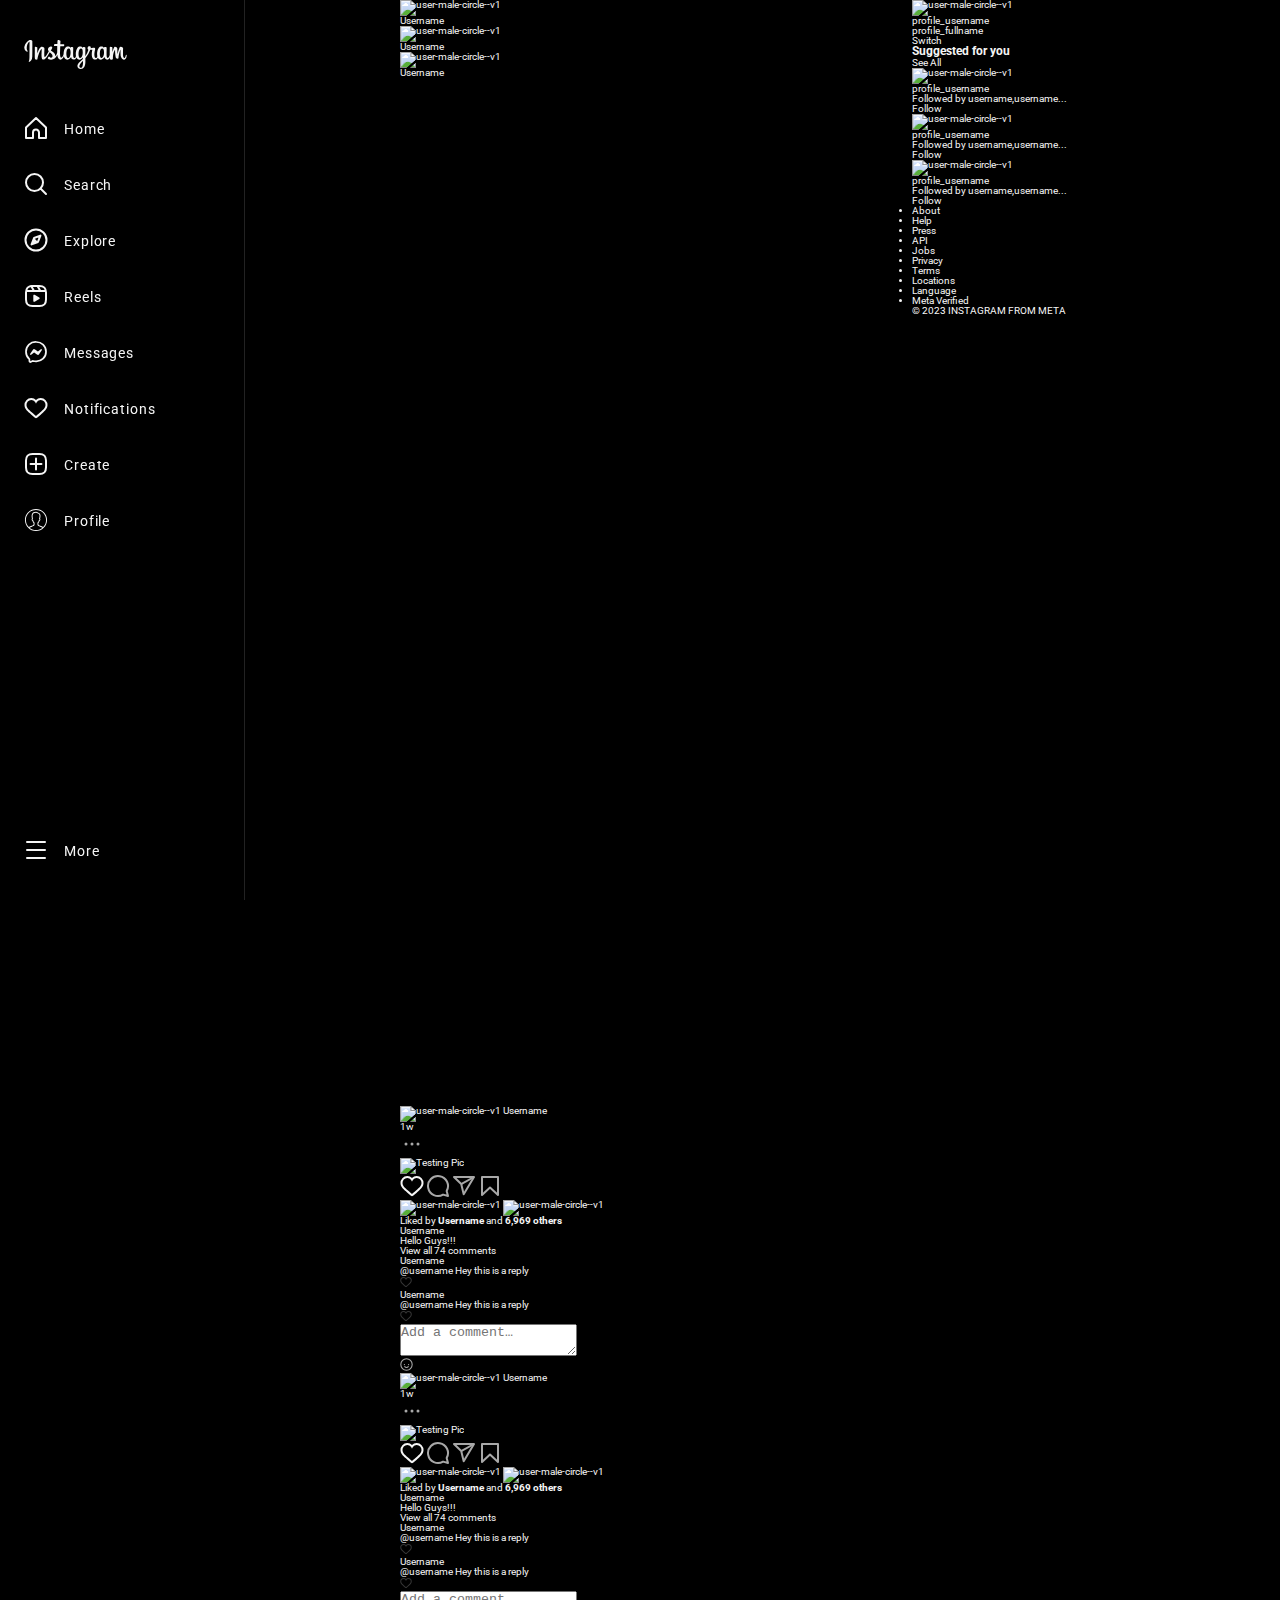
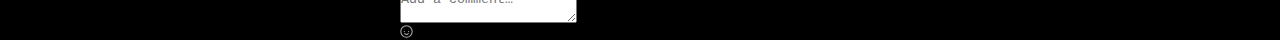
==== commit 445ccf11: "Add files via upload" ====
--- a/index.html
+++ b/index.html
@@ -361,6 +361,166 @@
           <!-- Create a popup not blur check website for it. -->
         </div>
       </div>
+      <div class="popup-more-options" style="display: none;">
+        <div class="More-Options">
+          <div class="account-setting">
+            <ul class="more-options-options">
+              <li class="more-options-option">
+                <a class="more-options-selection-hover">
+                  <svg
+                    aria-label="Settings"
+                    class="x1lliihq x1n2onr6"
+                    color="rgb(245, 245, 245)"
+                    fill="rgb(245, 245, 245)"
+                    height="18"
+                    role="img"
+                    viewBox="0 0 24 24"
+                    width="18"
+                  >
+                    <title>Settings</title>
+                    <circle
+                      cx="12"
+                      cy="12"
+                      fill="none"
+                      r="8.635"
+                      stroke="currentColor"
+                      stroke-linecap="round"
+                      stroke-linejoin="round"
+                      stroke-width="2"
+                    ></circle>
+                    <path
+                      d="M14.232 3.656a1.269 1.269 0 0 1-.796-.66L12.93 2h-1.86l-.505.996a1.269 1.269 0 0 1-.796.66m-.001 16.688a1.269 1.269 0 0 1 .796.66l.505.996h1.862l.505-.996a1.269 1.269 0 0 1 .796-.66M3.656 9.768a1.269 1.269 0 0 1-.66.796L2 11.07v1.862l.996.505a1.269 1.269 0 0 1 .66.796m16.688-.001a1.269 1.269 0 0 1 .66-.796L22 12.93v-1.86l-.996-.505a1.269 1.269 0 0 1-.66-.796M7.678 4.522a1.269 1.269 0 0 1-1.03.096l-1.06-.348L4.27 5.587l.348 1.062a1.269 1.269 0 0 1-.096 1.03m11.8 11.799a1.269 1.269 0 0 1 1.03-.096l1.06.348 1.318-1.317-.348-1.062a1.269 1.269 0 0 1 .096-1.03m-14.956.001a1.269 1.269 0 0 1 .096 1.03l-.348 1.06 1.317 1.318 1.062-.348a1.269 1.269 0 0 1 1.03.096m11.799-11.8a1.269 1.269 0 0 1-.096-1.03l.348-1.06-1.317-1.318-1.062.348a1.269 1.269 0 0 1-1.03-.096"
+                      fill="none"
+                      stroke="currentColor"
+                      stroke-linejoin="round"
+                      stroke-width="2"
+                    ></path>
+                  </svg>
+                  <p class="more-options-selection-text">Settings</p>
+                </a>
+              </li>
+              <li class="more-options-option">
+                <a class="more-options-selection-hover">
+                  <svg
+                    aria-label="Your activity"
+                    class="x1lliihq x1n2onr6"
+                    color="rgb(245, 245, 245)"
+                    fill="rgb(245, 245, 245)"
+                    height="18"
+                    role="img"
+                    viewBox="0 0 24 24"
+                    width="18"
+                  >
+                    <title>Your activity</title>
+                    <path
+                      d="M12 1.505a10.5 10.5 0 1 1-7.424 17.924"
+                      fill="none"
+                      stroke="currentColor"
+                      stroke-linecap="round"
+                      stroke-linejoin="round"
+                      stroke-width="2"
+                    ></path>
+                    <polyline
+                      fill="none"
+                      points="8.893 15.108 12 12 12.012 12.012 12.012 5.793"
+                      stroke="currentColor"
+                      stroke-linecap="round"
+                      stroke-linejoin="round"
+                      stroke-width="2"
+                    ></polyline>
+                    <circle cx="7.24" cy="2.651" r="1.125"></circle>
+                    <circle cx="3.515" cy="5.83" r="1.125"></circle>
+                    <circle cx="1.636" cy="10.353" r="1.125"></circle>
+                    <circle cx="2.01" cy="15.235" r="1.125"></circle>
+                  </svg>
+                  <p class="more-options-selection-text">Your activity</p>
+                </a>
+              </li>
+              <li class="more-options-option">
+                <a class="more-options-selection-hover">
+                  <svg
+                    aria-label="Saved"
+                    class="x1lliihq x1n2onr6"
+                    color="rgb(245, 245, 245)"
+                    fill="rgb(245, 245, 245)"
+                    height="18"
+                    role="img"
+                    viewBox="0 0 24 24"
+                    width="18"
+                  >
+                    <title>Saved</title>
+                    <polygon
+                      fill="none"
+                      points="20 21 12 13.44 4 21 4 3 20 3 20 21"
+                      stroke="currentColor"
+                      stroke-linecap="round"
+                      stroke-linejoin="round"
+                      stroke-width="2"
+                    ></polygon>
+                  </svg>
+                  <p class="more-options-selection-text">Saved</p>
+                </a>
+              </li>
+              <li class="more-options-option">
+                <a class="more-options-selection-hover">
+                  <svg
+                    aria-label="Theme icon"
+                    class="x1lliihq x1n2onr6"
+                    color="rgb(245, 245, 245)"
+                    fill="rgb(245, 245, 245)"
+                    height="18"
+                    role="img"
+                    viewBox="0 0 24 24"
+                    width="18"
+                  >
+                    <title>Theme icon</title>
+                    <path
+                      d="M11.502,22.99805A11.4313,11.4313,0,0,1,.49512,14.83691a.99889.99889,0,0,1,.251-.998,1.01148,1.01148,0,0,1,.99707-.249,9.43041,9.43041,0,0,0,2.75879.40821A9.5082,9.5082,0,0,0,13.5957,1.74023a1.00039,1.00039,0,0,1,1.24707-1.248A11.501,11.501,0,0,1,11.502,22.99805ZM3.08984,15.91211A9.49991,9.49991,0,0,0,21.002,11.498,9.57875,9.57875,0,0,0,15.916,3.08594,11.5083,11.5083,0,0,1,3.08984,15.91211Z"
+                    ></path>
+                  </svg>
+                  <p class="more-options-selection-text">Switch appearance</p>
+                </a>
+              </li>
+              <li class="more-options-option">
+                <a class="more-options-selection-hover">
+                  <svg
+                    aria-label="Report a problem"
+                    class="x1lliihq x1n2onr6"
+                    color="rgb(245, 245, 245)"
+                    fill="rgb(245, 245, 245)"
+                    height="18"
+                    role="img"
+                    viewBox="0 0 24 24"
+                    width="18"
+                  >
+                    <title>Report a problem</title>
+                    <path
+                      d="M18.001 1h-12a5.006 5.006 0 0 0-5 5v9.005a5.006 5.006 0 0 0 5 5h2.514l2.789 2.712a1 1 0 0 0 1.394 0l2.787-2.712h2.516a5.006 5.006 0 0 0 5-5V6a5.006 5.006 0 0 0-5-5Zm3 14.005a3.003 3.003 0 0 1-3 3h-2.936a1 1 0 0 0-.79.387l-2.274 2.212-2.276-2.212a1 1 0 0 0-.79-.387H6a3.003 3.003 0 0 1-3-3V6a3.003 3.003 0 0 1 3-3h12a3.003 3.003 0 0 1 3 3Zm-9-1.66a1.229 1.229 0 1 0 1.228 1.228A1.23 1.23 0 0 0 12 13.344Zm0-8.117a1.274 1.274 0 0 0-.933.396 1.108 1.108 0 0 0-.3.838l.347 4.861a.892.892 0 0 0 1.77 0l.348-4.86a1.106 1.106 0 0 0-.3-.838A1.272 1.272 0 0 0 12 5.228Z"
+                    ></path>
+                  </svg>
+                  <p class="more-options-selection-text">Report a problem</p>
+                </a>
+              </li>
+            </ul>
+          </div>
+          <div class="switch-accounts-setting">
+            <div class="big-border"></div>
+            <div class="switch-account-option">
+              <a class="more-options-selection-hover">
+                <p class="more-options-selection-text">Switch accounts</p>
+              </a>
+            </div>
+          </div>
+          <div class="logout">
+            <div class="small-border"></div>
+            <div class="switch-account-option">
+              <a class="more-options-selection-hover">
+                <p class="more-options-selection-text">Log out</p>
+              </a>
+            </div>
+          </div>
+        </div>
+      </div>
       <section class="main-index">
         <div class="main-container">
           <div class="top-status-tray">
--- a/css/styles.css
+++ b/css/styles.css
@@ -0,0 +1,185 @@
+/*
+--- 01 TYPOGRAPHY SYSTEM
+
+- Font sizes (px)
+10 / 12 / 14 / 16 / 18 / 20 / 24 / 30 / 36 / 44 / 52 / 62 / 74 / 86 / 98
+
+- Font weights
+Default: 400
+Medium: 500
+Semi-bold: 600
+Bold: 700
+
+- Line heights
+Default: 1
+Small: 1.05
+Medium: 1.2
+Paragraph default: 1.6
+
+- Letter spacing
+-0.5px
+0.75px
+
+--- 02 COLORS
+
+- Primary: #e67e22
+- Tints:
+#fdf2e9
+#fae5d3
+#eb984e
+
+- Shades: 
+#cf711f
+#45260a
+
+- Accents:
+- Greys
+
+#888
+#767676 (lightest grey allowed on #fff)
+#6f6f6f (lightest grey allowed on #fdf2e9)
+#555
+#333
+
+--- 05 SHADOWS
+
+0 2.4rem 4.8rem rgba(0, 0, 0, 0.075);
+
+--- 06 BORDER-RADIUS
+
+Default: 9px
+Medium: 11px
+
+--- 07 WHITESPACE
+
+- Spacing system (px)
+2 / 4 / 8 / 12 / 16 / 24 / 32 / 48 / 64 / 80 / 96 / 128
+*/
+
+* {
+  padding: 0;
+  margin: 0;
+  box-sizing: border-box;
+}
+
+html {
+  /* font-size: 10px; */
+  /* 10px / 16px = 0.625 = 62.5% */
+  /* Percentage of user's browser font-size setting */
+  font-size: 62.5%;
+  background: #000;
+}
+
+body {
+  font-family: "Roboto", Arial, sans-serif;
+  line-height: 1;
+  font-weight: 400;
+  color: #f5f5f5;
+}
+
+.main {
+  display: grid;
+  position: relative;
+  grid-template-columns: 1fr 5fr;
+  column-gap: 22.4rem;
+  /* display: flex;
+  position: relative;
+  grid-template-columns: 1fr 5fr;
+  gap: 22.4rem; */
+  box-sizing: border-box;
+  /* row-gap: 9.6rem; */
+}
+
+.left-tray {
+  width: fit-content;
+  position: fixed;
+  top: 0;
+  left: 0;
+  z-index: 9999;
+  border-right: 1px solid #222;
+  padding: 4rem 1.65rem 2.6rem 2.4rem;
+  display: flex;
+  flex-direction: column;
+  gap: 3.5rem;
+  height: 100vh;
+  /* grid-column: 1 / 2; */
+}
+
+.left-tray > :last-child {
+  margin-top: auto;
+}
+
+.navigation {
+  display: flex;
+  flex-direction: column;
+  gap: 1rem;
+  /* gap: 1.25rem; */
+}
+
+.navigation > div {
+  display: flex;
+  align-items: center;
+  gap: 1.6rem;
+  padding: 1rem 0.75rem;
+  position: relative;
+  /* margin: 0.75rem; */
+  margin-left: -0.75rem;
+  padding-right: 7.2rem;
+  border-radius: 0.75rem;
+}
+
+.navigation > div:hover {
+  background-color: #222;
+  cursor: pointer;
+}
+
+.navigation > div .nav-svg{
+    transition: transform;
+}
+
+.navigation > div:hover .nav-svg{
+    transform: scale(1.05);
+}
+
+.More .nav-svg{
+    transition: transform;
+}
+
+.More:hover .nav-svg{
+    transform: scale(1.05);
+}
+
+.nav-text {
+  font-size: 1.4rem;
+  letter-spacing: 0.9px;
+}
+/* 
+.nav-svg {
+}
+
+.nav-svg:hover {
+} */
+
+.More {
+  display: flex;
+  align-items: center;
+  gap: 1.6rem;
+  padding: 1rem 0.75rem;
+  /* margin: 0.75rem; */
+  margin-left: -0.75rem;
+  padding-right: 7.2rem;
+  border-radius: 0.75rem;
+}
+
+.More:hover {
+  background-color: #222;
+  cursor: pointer;
+}
+
+.main-index {
+  /* margin-left: auto; */
+  display: flex;
+  grid-column: 2 / 3;
+  /* grid-column-start: 2.5;
+  grid-column-end: 3; */
+}
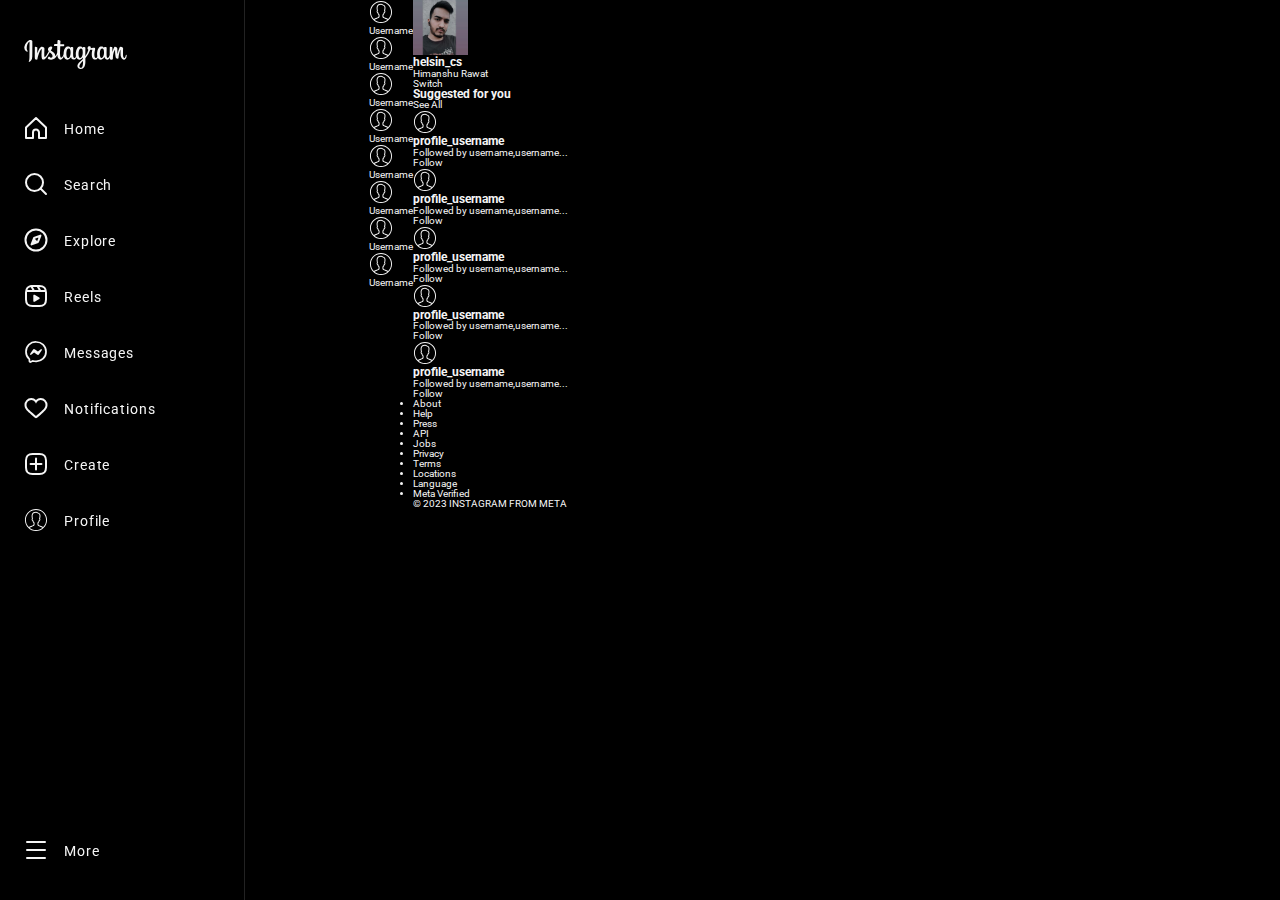
==== commit 0f212d98: "Add files via upload" ====
--- a/index.html
+++ b/index.html
@@ -12,6 +12,7 @@
     />
     <!-- <link rel="stylesheet" href="css/general.css" /> -->
     <link rel="stylesheet" href="css/styles.css" />
+    <link rel="stylesheet" href="css/homepage.css" />
     <title>Instagram</title>
   </head>
   <body>
@@ -361,7 +362,7 @@
           <!-- Create a popup not blur check website for it. -->
         </div>
       </div>
-      <div class="popup-more-options" style="display: none;">
+      <div class="popup-more-options" style="display: none">
         <div class="More-Options">
           <div class="account-setting">
             <ul class="more-options-options">
@@ -527,34 +528,154 @@
             <div class="statuses">
               <div class="status">
                 <a class="status-click">
-                  <img
-                    width="50"
-                    height="50"
-                    src="https://img.icons8.com/ios/50/user-male-circle--v1.png"
-                    alt="user-male-circle--v1"
-                  />
+                  <!-- No use of a as of now -->
+                  <svg
+                    xmlns="http://www.w3.org/2000/svg"
+                    class="status-home"
+                    color="rgb(245, 245, 245)"
+                    fill="rgb(245, 245, 245)"
+                    height="24"
+                    role="img"
+                    viewBox="0 0 50 50"
+                    width="24"
+                  >
+                    <path
+                      d="M 25 2.0078125 C 12.309296 2.0078125 2.0000002 12.317108 2 25.007812 C 2 37.698518 12.309295 48.007812 25 48.007812 C 37.690705 48.007812 48 37.698518 48 25.007812 C 48 12.317108 37.690704 2.0078125 25 2.0078125 z M 25 4.0078125 C 36.609824 4.0078125 46 13.397988 46 25.007812 C 46 30.740509 43.703999 35.925856 39.988281 39.712891 C 38.158498 38.369571 35.928049 37.69558 34.039062 37.023438 C 32.975192 36.644889 32.018651 36.269758 31.320312 35.851562 C 30.651504 35.451051 30.280089 35.039466 30.083984 34.566406 C 29.992134 33.419545 30.010738 32.496253 30.017578 31.40625 C 30.13873 31.285594 30.294155 31.200823 30.417969 31.054688 C 30.709957 30.710058 31.007253 30.29128 31.291016 29.820312 C 31.777604 29.012711 32.131673 28.024913 32.330078 27.023438 C 32.63305 26.869 32.956699 26.835578 33.203125 26.521484 C 33.658098 25.941577 33.965233 25.125482 34.101562 23.988281 C 34.222454 22.984232 33.898957 22.29366 33.482422 21.763672 C 33.930529 20.298851 34.48532 17.969341 34.296875 15.558594 C 34.193203 14.232288 33.859467 12.897267 33.056641 11.787109 C 32.290173 10.727229 31.045786 9.9653642 29.453125 9.6894531 C 28.441568 8.5409775 26.834704 8 24.914062 8 L 24.904297 8 L 24.896484 8 C 20.593741 8.078993 17.817552 9.8598398 16.628906 12.576172 C 15.498615 15.159149 15.741603 18.37477 16.552734 21.722656 C 16.116708 22.25268 15.775146 22.95643 15.898438 23.988281 C 16.035282 25.125098 16.34224 25.94153 16.796875 26.521484 C 17.043118 26.835604 17.366808 26.868911 17.669922 27.023438 C 17.868296 28.024134 18.222437 29.01059 18.708984 29.818359 C 18.992747 30.289465 19.289737 30.707821 19.582031 31.052734 C 19.705876 31.198874 19.861128 31.285522 19.982422 31.40625 C 19.988922 32.49568 20.007396 33.418614 19.916016 34.566406 C 19.720294 35.037723 19.34937 35.449526 18.681641 35.851562 C 17.984409 36.271364 17.029015 36.648577 15.966797 37.029297 C 14.079805 37.705631 11.85061 38.384459 10.015625 39.716797 C 6.2976298 35.929423 4 30.742497 4 25.007812 C 4.0000002 13.397989 13.390176 4.0078125 25 4.0078125 z M 24.921875 10.001953 C 26.766001 10.003853 27.92628 10.549863 28.244141 11.107422 L 28.488281 11.535156 L 28.974609 11.601562 C 30.230788 11.776108 30.932655 12.263579 31.435547 12.958984 C 31.938439 13.654389 32.217535 14.624895 32.302734 15.714844 C 32.473134 17.894741 31.849129 20.468905 31.453125 21.660156 L 31.201172 22.416016 L 31.882812 22.830078 C 31.813472 22.787858 32.203297 23.018609 32.115234 23.75 C 32.008564 24.639799 31.781184 25.093017 31.628906 25.287109 C 31.476629 25.481202 31.411442 25.45641 31.427734 25.455078 L 30.603516 25.523438 L 30.515625 26.345703 C 30.440195 27.052169 30.04285 28.015793 29.578125 28.787109 C 29.345762 29.172767 29.098543 29.516317 28.890625 29.761719 C 28.682707 30.00712 28.461282 30.159117 28.544922 30.115234 L 28.009766 30.394531 L 28.009766 31 C 28.009766 32.324321 27.955813 33.407291 28.095703 34.949219 L 28.107422 35.082031 L 28.154297 35.207031 C 28.547829 36.266071 29.369275 37.013258 30.292969 37.566406 C 31.216662 38.119555 32.276387 38.519377 33.369141 38.908203 C 35.170096 39.549023 37.047465 40.179657 38.478516 41.111328 C 34.832228 44.16545 30.135566 46.007812 25 46.007812 C 19.866422 46.007812 15.171083 44.167232 11.525391 41.115234 C 12.964568 40.188909 14.844735 39.556492 16.642578 38.912109 C 17.73461 38.520704 18.79156 38.119183 19.712891 37.564453 C 20.634221 37.009723 21.452728 36.262662 21.845703 35.207031 L 21.892578 35.082031 L 21.904297 34.949219 C 22.043042 33.408482 21.990234 32.325309 21.990234 31 L 21.990234 30.394531 L 21.455078 30.113281 C 21.538828 30.157091 21.317362 30.005196 21.109375 29.759766 C 20.901388 29.514336 20.654237 29.172879 20.421875 28.787109 C 19.957151 28.015571 19.559775 27.05118 19.484375 26.345703 L 19.396484 25.523438 L 18.572266 25.455078 C 18.587716 25.456378 18.523206 25.481158 18.371094 25.287109 C 18.218979 25.093064 17.991921 24.640183 17.884766 23.75 C 17.797356 23.01846 18.191557 22.784891 18.117188 22.830078 L 18.751953 22.445312 L 18.566406 21.724609 C 17.705952 18.412902 17.575833 15.399621 18.460938 13.376953 C 19.345167 11.356284 21.116417 10.074289 24.921875 10.001953 z"
+                    />
+                  </svg>
                 </a>
                 <p class="username">Username</p>
               </div>
               <div class="status">
                 <a class="status-click">
-                  <img
-                    width="50"
-                    height="50"
-                    src="https://img.icons8.com/ios/50/user-male-circle--v1.png"
-                    alt="user-male-circle--v1"
-                  />
+                  <svg
+                    xmlns="http://www.w3.org/2000/svg"
+                    class="status-home"
+                    color="rgb(245, 245, 245)"
+                    fill="rgb(245, 245, 245)"
+                    height="24"
+                    role="img"
+                    viewBox="0 0 50 50"
+                    width="24"
+                  >
+                    <path
+                      d="M 25 2.0078125 C 12.309296 2.0078125 2.0000002 12.317108 2 25.007812 C 2 37.698518 12.309295 48.007812 25 48.007812 C 37.690705 48.007812 48 37.698518 48 25.007812 C 48 12.317108 37.690704 2.0078125 25 2.0078125 z M 25 4.0078125 C 36.609824 4.0078125 46 13.397988 46 25.007812 C 46 30.740509 43.703999 35.925856 39.988281 39.712891 C 38.158498 38.369571 35.928049 37.69558 34.039062 37.023438 C 32.975192 36.644889 32.018651 36.269758 31.320312 35.851562 C 30.651504 35.451051 30.280089 35.039466 30.083984 34.566406 C 29.992134 33.419545 30.010738 32.496253 30.017578 31.40625 C 30.13873 31.285594 30.294155 31.200823 30.417969 31.054688 C 30.709957 30.710058 31.007253 30.29128 31.291016 29.820312 C 31.777604 29.012711 32.131673 28.024913 32.330078 27.023438 C 32.63305 26.869 32.956699 26.835578 33.203125 26.521484 C 33.658098 25.941577 33.965233 25.125482 34.101562 23.988281 C 34.222454 22.984232 33.898957 22.29366 33.482422 21.763672 C 33.930529 20.298851 34.48532 17.969341 34.296875 15.558594 C 34.193203 14.232288 33.859467 12.897267 33.056641 11.787109 C 32.290173 10.727229 31.045786 9.9653642 29.453125 9.6894531 C 28.441568 8.5409775 26.834704 8 24.914062 8 L 24.904297 8 L 24.896484 8 C 20.593741 8.078993 17.817552 9.8598398 16.628906 12.576172 C 15.498615 15.159149 15.741603 18.37477 16.552734 21.722656 C 16.116708 22.25268 15.775146 22.95643 15.898438 23.988281 C 16.035282 25.125098 16.34224 25.94153 16.796875 26.521484 C 17.043118 26.835604 17.366808 26.868911 17.669922 27.023438 C 17.868296 28.024134 18.222437 29.01059 18.708984 29.818359 C 18.992747 30.289465 19.289737 30.707821 19.582031 31.052734 C 19.705876 31.198874 19.861128 31.285522 19.982422 31.40625 C 19.988922 32.49568 20.007396 33.418614 19.916016 34.566406 C 19.720294 35.037723 19.34937 35.449526 18.681641 35.851562 C 17.984409 36.271364 17.029015 36.648577 15.966797 37.029297 C 14.079805 37.705631 11.85061 38.384459 10.015625 39.716797 C 6.2976298 35.929423 4 30.742497 4 25.007812 C 4.0000002 13.397989 13.390176 4.0078125 25 4.0078125 z M 24.921875 10.001953 C 26.766001 10.003853 27.92628 10.549863 28.244141 11.107422 L 28.488281 11.535156 L 28.974609 11.601562 C 30.230788 11.776108 30.932655 12.263579 31.435547 12.958984 C 31.938439 13.654389 32.217535 14.624895 32.302734 15.714844 C 32.473134 17.894741 31.849129 20.468905 31.453125 21.660156 L 31.201172 22.416016 L 31.882812 22.830078 C 31.813472 22.787858 32.203297 23.018609 32.115234 23.75 C 32.008564 24.639799 31.781184 25.093017 31.628906 25.287109 C 31.476629 25.481202 31.411442 25.45641 31.427734 25.455078 L 30.603516 25.523438 L 30.515625 26.345703 C 30.440195 27.052169 30.04285 28.015793 29.578125 28.787109 C 29.345762 29.172767 29.098543 29.516317 28.890625 29.761719 C 28.682707 30.00712 28.461282 30.159117 28.544922 30.115234 L 28.009766 30.394531 L 28.009766 31 C 28.009766 32.324321 27.955813 33.407291 28.095703 34.949219 L 28.107422 35.082031 L 28.154297 35.207031 C 28.547829 36.266071 29.369275 37.013258 30.292969 37.566406 C 31.216662 38.119555 32.276387 38.519377 33.369141 38.908203 C 35.170096 39.549023 37.047465 40.179657 38.478516 41.111328 C 34.832228 44.16545 30.135566 46.007812 25 46.007812 C 19.866422 46.007812 15.171083 44.167232 11.525391 41.115234 C 12.964568 40.188909 14.844735 39.556492 16.642578 38.912109 C 17.73461 38.520704 18.79156 38.119183 19.712891 37.564453 C 20.634221 37.009723 21.452728 36.262662 21.845703 35.207031 L 21.892578 35.082031 L 21.904297 34.949219 C 22.043042 33.408482 21.990234 32.325309 21.990234 31 L 21.990234 30.394531 L 21.455078 30.113281 C 21.538828 30.157091 21.317362 30.005196 21.109375 29.759766 C 20.901388 29.514336 20.654237 29.172879 20.421875 28.787109 C 19.957151 28.015571 19.559775 27.05118 19.484375 26.345703 L 19.396484 25.523438 L 18.572266 25.455078 C 18.587716 25.456378 18.523206 25.481158 18.371094 25.287109 C 18.218979 25.093064 17.991921 24.640183 17.884766 23.75 C 17.797356 23.01846 18.191557 22.784891 18.117188 22.830078 L 18.751953 22.445312 L 18.566406 21.724609 C 17.705952 18.412902 17.575833 15.399621 18.460938 13.376953 C 19.345167 11.356284 21.116417 10.074289 24.921875 10.001953 z"
+                    />
+                  </svg>
                 </a>
                 <p class="username">Username</p>
               </div>
               <div class="status">
                 <a class="status-click">
-                  <img
-                    width="50"
-                    height="50"
-                    src="https://img.icons8.com/ios/50/user-male-circle--v1.png"
-                    alt="user-male-circle--v1"
-                  />
+                  <svg
+                    xmlns="http://www.w3.org/2000/svg"
+                    class="status-home"
+                    color="rgb(245, 245, 245)"
+                    fill="rgb(245, 245, 245)"
+                    height="24"
+                    role="img"
+                    viewBox="0 0 50 50"
+                    width="24"
+                  >
+                    <path
+                      d="M 25 2.0078125 C 12.309296 2.0078125 2.0000002 12.317108 2 25.007812 C 2 37.698518 12.309295 48.007812 25 48.007812 C 37.690705 48.007812 48 37.698518 48 25.007812 C 48 12.317108 37.690704 2.0078125 25 2.0078125 z M 25 4.0078125 C 36.609824 4.0078125 46 13.397988 46 25.007812 C 46 30.740509 43.703999 35.925856 39.988281 39.712891 C 38.158498 38.369571 35.928049 37.69558 34.039062 37.023438 C 32.975192 36.644889 32.018651 36.269758 31.320312 35.851562 C 30.651504 35.451051 30.280089 35.039466 30.083984 34.566406 C 29.992134 33.419545 30.010738 32.496253 30.017578 31.40625 C 30.13873 31.285594 30.294155 31.200823 30.417969 31.054688 C 30.709957 30.710058 31.007253 30.29128 31.291016 29.820312 C 31.777604 29.012711 32.131673 28.024913 32.330078 27.023438 C 32.63305 26.869 32.956699 26.835578 33.203125 26.521484 C 33.658098 25.941577 33.965233 25.125482 34.101562 23.988281 C 34.222454 22.984232 33.898957 22.29366 33.482422 21.763672 C 33.930529 20.298851 34.48532 17.969341 34.296875 15.558594 C 34.193203 14.232288 33.859467 12.897267 33.056641 11.787109 C 32.290173 10.727229 31.045786 9.9653642 29.453125 9.6894531 C 28.441568 8.5409775 26.834704 8 24.914062 8 L 24.904297 8 L 24.896484 8 C 20.593741 8.078993 17.817552 9.8598398 16.628906 12.576172 C 15.498615 15.159149 15.741603 18.37477 16.552734 21.722656 C 16.116708 22.25268 15.775146 22.95643 15.898438 23.988281 C 16.035282 25.125098 16.34224 25.94153 16.796875 26.521484 C 17.043118 26.835604 17.366808 26.868911 17.669922 27.023438 C 17.868296 28.024134 18.222437 29.01059 18.708984 29.818359 C 18.992747 30.289465 19.289737 30.707821 19.582031 31.052734 C 19.705876 31.198874 19.861128 31.285522 19.982422 31.40625 C 19.988922 32.49568 20.007396 33.418614 19.916016 34.566406 C 19.720294 35.037723 19.34937 35.449526 18.681641 35.851562 C 17.984409 36.271364 17.029015 36.648577 15.966797 37.029297 C 14.079805 37.705631 11.85061 38.384459 10.015625 39.716797 C 6.2976298 35.929423 4 30.742497 4 25.007812 C 4.0000002 13.397989 13.390176 4.0078125 25 4.0078125 z M 24.921875 10.001953 C 26.766001 10.003853 27.92628 10.549863 28.244141 11.107422 L 28.488281 11.535156 L 28.974609 11.601562 C 30.230788 11.776108 30.932655 12.263579 31.435547 12.958984 C 31.938439 13.654389 32.217535 14.624895 32.302734 15.714844 C 32.473134 17.894741 31.849129 20.468905 31.453125 21.660156 L 31.201172 22.416016 L 31.882812 22.830078 C 31.813472 22.787858 32.203297 23.018609 32.115234 23.75 C 32.008564 24.639799 31.781184 25.093017 31.628906 25.287109 C 31.476629 25.481202 31.411442 25.45641 31.427734 25.455078 L 30.603516 25.523438 L 30.515625 26.345703 C 30.440195 27.052169 30.04285 28.015793 29.578125 28.787109 C 29.345762 29.172767 29.098543 29.516317 28.890625 29.761719 C 28.682707 30.00712 28.461282 30.159117 28.544922 30.115234 L 28.009766 30.394531 L 28.009766 31 C 28.009766 32.324321 27.955813 33.407291 28.095703 34.949219 L 28.107422 35.082031 L 28.154297 35.207031 C 28.547829 36.266071 29.369275 37.013258 30.292969 37.566406 C 31.216662 38.119555 32.276387 38.519377 33.369141 38.908203 C 35.170096 39.549023 37.047465 40.179657 38.478516 41.111328 C 34.832228 44.16545 30.135566 46.007812 25 46.007812 C 19.866422 46.007812 15.171083 44.167232 11.525391 41.115234 C 12.964568 40.188909 14.844735 39.556492 16.642578 38.912109 C 17.73461 38.520704 18.79156 38.119183 19.712891 37.564453 C 20.634221 37.009723 21.452728 36.262662 21.845703 35.207031 L 21.892578 35.082031 L 21.904297 34.949219 C 22.043042 33.408482 21.990234 32.325309 21.990234 31 L 21.990234 30.394531 L 21.455078 30.113281 C 21.538828 30.157091 21.317362 30.005196 21.109375 29.759766 C 20.901388 29.514336 20.654237 29.172879 20.421875 28.787109 C 19.957151 28.015571 19.559775 27.05118 19.484375 26.345703 L 19.396484 25.523438 L 18.572266 25.455078 C 18.587716 25.456378 18.523206 25.481158 18.371094 25.287109 C 18.218979 25.093064 17.991921 24.640183 17.884766 23.75 C 17.797356 23.01846 18.191557 22.784891 18.117188 22.830078 L 18.751953 22.445312 L 18.566406 21.724609 C 17.705952 18.412902 17.575833 15.399621 18.460938 13.376953 C 19.345167 11.356284 21.116417 10.074289 24.921875 10.001953 z"
+                    />
+                  </svg>
+                </a>
+                <p class="username">Username</p>
+              </div>
+              <div class="status">
+                <a class="status-click">
+                  <svg
+                    xmlns="http://www.w3.org/2000/svg"
+                    class="status-home"
+                    color="rgb(245, 245, 245)"
+                    fill="rgb(245, 245, 245)"
+                    height="24"
+                    role="img"
+                    viewBox="0 0 50 50"
+                    width="24"
+                  >
+                    <path
+                      d="M 25 2.0078125 C 12.309296 2.0078125 2.0000002 12.317108 2 25.007812 C 2 37.698518 12.309295 48.007812 25 48.007812 C 37.690705 48.007812 48 37.698518 48 25.007812 C 48 12.317108 37.690704 2.0078125 25 2.0078125 z M 25 4.0078125 C 36.609824 4.0078125 46 13.397988 46 25.007812 C 46 30.740509 43.703999 35.925856 39.988281 39.712891 C 38.158498 38.369571 35.928049 37.69558 34.039062 37.023438 C 32.975192 36.644889 32.018651 36.269758 31.320312 35.851562 C 30.651504 35.451051 30.280089 35.039466 30.083984 34.566406 C 29.992134 33.419545 30.010738 32.496253 30.017578 31.40625 C 30.13873 31.285594 30.294155 31.200823 30.417969 31.054688 C 30.709957 30.710058 31.007253 30.29128 31.291016 29.820312 C 31.777604 29.012711 32.131673 28.024913 32.330078 27.023438 C 32.63305 26.869 32.956699 26.835578 33.203125 26.521484 C 33.658098 25.941577 33.965233 25.125482 34.101562 23.988281 C 34.222454 22.984232 33.898957 22.29366 33.482422 21.763672 C 33.930529 20.298851 34.48532 17.969341 34.296875 15.558594 C 34.193203 14.232288 33.859467 12.897267 33.056641 11.787109 C 32.290173 10.727229 31.045786 9.9653642 29.453125 9.6894531 C 28.441568 8.5409775 26.834704 8 24.914062 8 L 24.904297 8 L 24.896484 8 C 20.593741 8.078993 17.817552 9.8598398 16.628906 12.576172 C 15.498615 15.159149 15.741603 18.37477 16.552734 21.722656 C 16.116708 22.25268 15.775146 22.95643 15.898438 23.988281 C 16.035282 25.125098 16.34224 25.94153 16.796875 26.521484 C 17.043118 26.835604 17.366808 26.868911 17.669922 27.023438 C 17.868296 28.024134 18.222437 29.01059 18.708984 29.818359 C 18.992747 30.289465 19.289737 30.707821 19.582031 31.052734 C 19.705876 31.198874 19.861128 31.285522 19.982422 31.40625 C 19.988922 32.49568 20.007396 33.418614 19.916016 34.566406 C 19.720294 35.037723 19.34937 35.449526 18.681641 35.851562 C 17.984409 36.271364 17.029015 36.648577 15.966797 37.029297 C 14.079805 37.705631 11.85061 38.384459 10.015625 39.716797 C 6.2976298 35.929423 4 30.742497 4 25.007812 C 4.0000002 13.397989 13.390176 4.0078125 25 4.0078125 z M 24.921875 10.001953 C 26.766001 10.003853 27.92628 10.549863 28.244141 11.107422 L 28.488281 11.535156 L 28.974609 11.601562 C 30.230788 11.776108 30.932655 12.263579 31.435547 12.958984 C 31.938439 13.654389 32.217535 14.624895 32.302734 15.714844 C 32.473134 17.894741 31.849129 20.468905 31.453125 21.660156 L 31.201172 22.416016 L 31.882812 22.830078 C 31.813472 22.787858 32.203297 23.018609 32.115234 23.75 C 32.008564 24.639799 31.781184 25.093017 31.628906 25.287109 C 31.476629 25.481202 31.411442 25.45641 31.427734 25.455078 L 30.603516 25.523438 L 30.515625 26.345703 C 30.440195 27.052169 30.04285 28.015793 29.578125 28.787109 C 29.345762 29.172767 29.098543 29.516317 28.890625 29.761719 C 28.682707 30.00712 28.461282 30.159117 28.544922 30.115234 L 28.009766 30.394531 L 28.009766 31 C 28.009766 32.324321 27.955813 33.407291 28.095703 34.949219 L 28.107422 35.082031 L 28.154297 35.207031 C 28.547829 36.266071 29.369275 37.013258 30.292969 37.566406 C 31.216662 38.119555 32.276387 38.519377 33.369141 38.908203 C 35.170096 39.549023 37.047465 40.179657 38.478516 41.111328 C 34.832228 44.16545 30.135566 46.007812 25 46.007812 C 19.866422 46.007812 15.171083 44.167232 11.525391 41.115234 C 12.964568 40.188909 14.844735 39.556492 16.642578 38.912109 C 17.73461 38.520704 18.79156 38.119183 19.712891 37.564453 C 20.634221 37.009723 21.452728 36.262662 21.845703 35.207031 L 21.892578 35.082031 L 21.904297 34.949219 C 22.043042 33.408482 21.990234 32.325309 21.990234 31 L 21.990234 30.394531 L 21.455078 30.113281 C 21.538828 30.157091 21.317362 30.005196 21.109375 29.759766 C 20.901388 29.514336 20.654237 29.172879 20.421875 28.787109 C 19.957151 28.015571 19.559775 27.05118 19.484375 26.345703 L 19.396484 25.523438 L 18.572266 25.455078 C 18.587716 25.456378 18.523206 25.481158 18.371094 25.287109 C 18.218979 25.093064 17.991921 24.640183 17.884766 23.75 C 17.797356 23.01846 18.191557 22.784891 18.117188 22.830078 L 18.751953 22.445312 L 18.566406 21.724609 C 17.705952 18.412902 17.575833 15.399621 18.460938 13.376953 C 19.345167 11.356284 21.116417 10.074289 24.921875 10.001953 z"
+                    />
+                  </svg>
+                </a>
+                <p class="username">Username</p>
+              </div>
+              <div class="status">
+                <a class="status-click">
+                  <svg
+                    xmlns="http://www.w3.org/2000/svg"
+                    class="status-home"
+                    color="rgb(245, 245, 245)"
+                    fill="rgb(245, 245, 245)"
+                    height="24"
+                    role="img"
+                    viewBox="0 0 50 50"
+                    width="24"
+                  >
+                    <path
+                      d="M 25 2.0078125 C 12.309296 2.0078125 2.0000002 12.317108 2 25.007812 C 2 37.698518 12.309295 48.007812 25 48.007812 C 37.690705 48.007812 48 37.698518 48 25.007812 C 48 12.317108 37.690704 2.0078125 25 2.0078125 z M 25 4.0078125 C 36.609824 4.0078125 46 13.397988 46 25.007812 C 46 30.740509 43.703999 35.925856 39.988281 39.712891 C 38.158498 38.369571 35.928049 37.69558 34.039062 37.023438 C 32.975192 36.644889 32.018651 36.269758 31.320312 35.851562 C 30.651504 35.451051 30.280089 35.039466 30.083984 34.566406 C 29.992134 33.419545 30.010738 32.496253 30.017578 31.40625 C 30.13873 31.285594 30.294155 31.200823 30.417969 31.054688 C 30.709957 30.710058 31.007253 30.29128 31.291016 29.820312 C 31.777604 29.012711 32.131673 28.024913 32.330078 27.023438 C 32.63305 26.869 32.956699 26.835578 33.203125 26.521484 C 33.658098 25.941577 33.965233 25.125482 34.101562 23.988281 C 34.222454 22.984232 33.898957 22.29366 33.482422 21.763672 C 33.930529 20.298851 34.48532 17.969341 34.296875 15.558594 C 34.193203 14.232288 33.859467 12.897267 33.056641 11.787109 C 32.290173 10.727229 31.045786 9.9653642 29.453125 9.6894531 C 28.441568 8.5409775 26.834704 8 24.914062 8 L 24.904297 8 L 24.896484 8 C 20.593741 8.078993 17.817552 9.8598398 16.628906 12.576172 C 15.498615 15.159149 15.741603 18.37477 16.552734 21.722656 C 16.116708 22.25268 15.775146 22.95643 15.898438 23.988281 C 16.035282 25.125098 16.34224 25.94153 16.796875 26.521484 C 17.043118 26.835604 17.366808 26.868911 17.669922 27.023438 C 17.868296 28.024134 18.222437 29.01059 18.708984 29.818359 C 18.992747 30.289465 19.289737 30.707821 19.582031 31.052734 C 19.705876 31.198874 19.861128 31.285522 19.982422 31.40625 C 19.988922 32.49568 20.007396 33.418614 19.916016 34.566406 C 19.720294 35.037723 19.34937 35.449526 18.681641 35.851562 C 17.984409 36.271364 17.029015 36.648577 15.966797 37.029297 C 14.079805 37.705631 11.85061 38.384459 10.015625 39.716797 C 6.2976298 35.929423 4 30.742497 4 25.007812 C 4.0000002 13.397989 13.390176 4.0078125 25 4.0078125 z M 24.921875 10.001953 C 26.766001 10.003853 27.92628 10.549863 28.244141 11.107422 L 28.488281 11.535156 L 28.974609 11.601562 C 30.230788 11.776108 30.932655 12.263579 31.435547 12.958984 C 31.938439 13.654389 32.217535 14.624895 32.302734 15.714844 C 32.473134 17.894741 31.849129 20.468905 31.453125 21.660156 L 31.201172 22.416016 L 31.882812 22.830078 C 31.813472 22.787858 32.203297 23.018609 32.115234 23.75 C 32.008564 24.639799 31.781184 25.093017 31.628906 25.287109 C 31.476629 25.481202 31.411442 25.45641 31.427734 25.455078 L 30.603516 25.523438 L 30.515625 26.345703 C 30.440195 27.052169 30.04285 28.015793 29.578125 28.787109 C 29.345762 29.172767 29.098543 29.516317 28.890625 29.761719 C 28.682707 30.00712 28.461282 30.159117 28.544922 30.115234 L 28.009766 30.394531 L 28.009766 31 C 28.009766 32.324321 27.955813 33.407291 28.095703 34.949219 L 28.107422 35.082031 L 28.154297 35.207031 C 28.547829 36.266071 29.369275 37.013258 30.292969 37.566406 C 31.216662 38.119555 32.276387 38.519377 33.369141 38.908203 C 35.170096 39.549023 37.047465 40.179657 38.478516 41.111328 C 34.832228 44.16545 30.135566 46.007812 25 46.007812 C 19.866422 46.007812 15.171083 44.167232 11.525391 41.115234 C 12.964568 40.188909 14.844735 39.556492 16.642578 38.912109 C 17.73461 38.520704 18.79156 38.119183 19.712891 37.564453 C 20.634221 37.009723 21.452728 36.262662 21.845703 35.207031 L 21.892578 35.082031 L 21.904297 34.949219 C 22.043042 33.408482 21.990234 32.325309 21.990234 31 L 21.990234 30.394531 L 21.455078 30.113281 C 21.538828 30.157091 21.317362 30.005196 21.109375 29.759766 C 20.901388 29.514336 20.654237 29.172879 20.421875 28.787109 C 19.957151 28.015571 19.559775 27.05118 19.484375 26.345703 L 19.396484 25.523438 L 18.572266 25.455078 C 18.587716 25.456378 18.523206 25.481158 18.371094 25.287109 C 18.218979 25.093064 17.991921 24.640183 17.884766 23.75 C 17.797356 23.01846 18.191557 22.784891 18.117188 22.830078 L 18.751953 22.445312 L 18.566406 21.724609 C 17.705952 18.412902 17.575833 15.399621 18.460938 13.376953 C 19.345167 11.356284 21.116417 10.074289 24.921875 10.001953 z"
+                    />
+                  </svg>
+                </a>
+                <p class="username">Username</p>
+              </div>
+              <div class="status">
+                <a class="status-click">
+                  <svg
+                    xmlns="http://www.w3.org/2000/svg"
+                    class="status-home"
+                    color="rgb(245, 245, 245)"
+                    fill="rgb(245, 245, 245)"
+                    height="24"
+                    role="img"
+                    viewBox="0 0 50 50"
+                    width="24"
+                  >
+                    <path
+                      d="M 25 2.0078125 C 12.309296 2.0078125 2.0000002 12.317108 2 25.007812 C 2 37.698518 12.309295 48.007812 25 48.007812 C 37.690705 48.007812 48 37.698518 48 25.007812 C 48 12.317108 37.690704 2.0078125 25 2.0078125 z M 25 4.0078125 C 36.609824 4.0078125 46 13.397988 46 25.007812 C 46 30.740509 43.703999 35.925856 39.988281 39.712891 C 38.158498 38.369571 35.928049 37.69558 34.039062 37.023438 C 32.975192 36.644889 32.018651 36.269758 31.320312 35.851562 C 30.651504 35.451051 30.280089 35.039466 30.083984 34.566406 C 29.992134 33.419545 30.010738 32.496253 30.017578 31.40625 C 30.13873 31.285594 30.294155 31.200823 30.417969 31.054688 C 30.709957 30.710058 31.007253 30.29128 31.291016 29.820312 C 31.777604 29.012711 32.131673 28.024913 32.330078 27.023438 C 32.63305 26.869 32.956699 26.835578 33.203125 26.521484 C 33.658098 25.941577 33.965233 25.125482 34.101562 23.988281 C 34.222454 22.984232 33.898957 22.29366 33.482422 21.763672 C 33.930529 20.298851 34.48532 17.969341 34.296875 15.558594 C 34.193203 14.232288 33.859467 12.897267 33.056641 11.787109 C 32.290173 10.727229 31.045786 9.9653642 29.453125 9.6894531 C 28.441568 8.5409775 26.834704 8 24.914062 8 L 24.904297 8 L 24.896484 8 C 20.593741 8.078993 17.817552 9.8598398 16.628906 12.576172 C 15.498615 15.159149 15.741603 18.37477 16.552734 21.722656 C 16.116708 22.25268 15.775146 22.95643 15.898438 23.988281 C 16.035282 25.125098 16.34224 25.94153 16.796875 26.521484 C 17.043118 26.835604 17.366808 26.868911 17.669922 27.023438 C 17.868296 28.024134 18.222437 29.01059 18.708984 29.818359 C 18.992747 30.289465 19.289737 30.707821 19.582031 31.052734 C 19.705876 31.198874 19.861128 31.285522 19.982422 31.40625 C 19.988922 32.49568 20.007396 33.418614 19.916016 34.566406 C 19.720294 35.037723 19.34937 35.449526 18.681641 35.851562 C 17.984409 36.271364 17.029015 36.648577 15.966797 37.029297 C 14.079805 37.705631 11.85061 38.384459 10.015625 39.716797 C 6.2976298 35.929423 4 30.742497 4 25.007812 C 4.0000002 13.397989 13.390176 4.0078125 25 4.0078125 z M 24.921875 10.001953 C 26.766001 10.003853 27.92628 10.549863 28.244141 11.107422 L 28.488281 11.535156 L 28.974609 11.601562 C 30.230788 11.776108 30.932655 12.263579 31.435547 12.958984 C 31.938439 13.654389 32.217535 14.624895 32.302734 15.714844 C 32.473134 17.894741 31.849129 20.468905 31.453125 21.660156 L 31.201172 22.416016 L 31.882812 22.830078 C 31.813472 22.787858 32.203297 23.018609 32.115234 23.75 C 32.008564 24.639799 31.781184 25.093017 31.628906 25.287109 C 31.476629 25.481202 31.411442 25.45641 31.427734 25.455078 L 30.603516 25.523438 L 30.515625 26.345703 C 30.440195 27.052169 30.04285 28.015793 29.578125 28.787109 C 29.345762 29.172767 29.098543 29.516317 28.890625 29.761719 C 28.682707 30.00712 28.461282 30.159117 28.544922 30.115234 L 28.009766 30.394531 L 28.009766 31 C 28.009766 32.324321 27.955813 33.407291 28.095703 34.949219 L 28.107422 35.082031 L 28.154297 35.207031 C 28.547829 36.266071 29.369275 37.013258 30.292969 37.566406 C 31.216662 38.119555 32.276387 38.519377 33.369141 38.908203 C 35.170096 39.549023 37.047465 40.179657 38.478516 41.111328 C 34.832228 44.16545 30.135566 46.007812 25 46.007812 C 19.866422 46.007812 15.171083 44.167232 11.525391 41.115234 C 12.964568 40.188909 14.844735 39.556492 16.642578 38.912109 C 17.73461 38.520704 18.79156 38.119183 19.712891 37.564453 C 20.634221 37.009723 21.452728 36.262662 21.845703 35.207031 L 21.892578 35.082031 L 21.904297 34.949219 C 22.043042 33.408482 21.990234 32.325309 21.990234 31 L 21.990234 30.394531 L 21.455078 30.113281 C 21.538828 30.157091 21.317362 30.005196 21.109375 29.759766 C 20.901388 29.514336 20.654237 29.172879 20.421875 28.787109 C 19.957151 28.015571 19.559775 27.05118 19.484375 26.345703 L 19.396484 25.523438 L 18.572266 25.455078 C 18.587716 25.456378 18.523206 25.481158 18.371094 25.287109 C 18.218979 25.093064 17.991921 24.640183 17.884766 23.75 C 17.797356 23.01846 18.191557 22.784891 18.117188 22.830078 L 18.751953 22.445312 L 18.566406 21.724609 C 17.705952 18.412902 17.575833 15.399621 18.460938 13.376953 C 19.345167 11.356284 21.116417 10.074289 24.921875 10.001953 z"
+                    />
+                  </svg>
+                </a>
+                <p class="username">Username</p>
+              </div>
+              <div class="status">
+                <a class="status-click">
+                  <svg
+                    xmlns="http://www.w3.org/2000/svg"
+                    class="status-home"
+                    color="rgb(245, 245, 245)"
+                    fill="rgb(245, 245, 245)"
+                    height="24"
+                    role="img"
+                    viewBox="0 0 50 50"
+                    width="24"
+                  >
+                    <path
+                      d="M 25 2.0078125 C 12.309296 2.0078125 2.0000002 12.317108 2 25.007812 C 2 37.698518 12.309295 48.007812 25 48.007812 C 37.690705 48.007812 48 37.698518 48 25.007812 C 48 12.317108 37.690704 2.0078125 25 2.0078125 z M 25 4.0078125 C 36.609824 4.0078125 46 13.397988 46 25.007812 C 46 30.740509 43.703999 35.925856 39.988281 39.712891 C 38.158498 38.369571 35.928049 37.69558 34.039062 37.023438 C 32.975192 36.644889 32.018651 36.269758 31.320312 35.851562 C 30.651504 35.451051 30.280089 35.039466 30.083984 34.566406 C 29.992134 33.419545 30.010738 32.496253 30.017578 31.40625 C 30.13873 31.285594 30.294155 31.200823 30.417969 31.054688 C 30.709957 30.710058 31.007253 30.29128 31.291016 29.820312 C 31.777604 29.012711 32.131673 28.024913 32.330078 27.023438 C 32.63305 26.869 32.956699 26.835578 33.203125 26.521484 C 33.658098 25.941577 33.965233 25.125482 34.101562 23.988281 C 34.222454 22.984232 33.898957 22.29366 33.482422 21.763672 C 33.930529 20.298851 34.48532 17.969341 34.296875 15.558594 C 34.193203 14.232288 33.859467 12.897267 33.056641 11.787109 C 32.290173 10.727229 31.045786 9.9653642 29.453125 9.6894531 C 28.441568 8.5409775 26.834704 8 24.914062 8 L 24.904297 8 L 24.896484 8 C 20.593741 8.078993 17.817552 9.8598398 16.628906 12.576172 C 15.498615 15.159149 15.741603 18.37477 16.552734 21.722656 C 16.116708 22.25268 15.775146 22.95643 15.898438 23.988281 C 16.035282 25.125098 16.34224 25.94153 16.796875 26.521484 C 17.043118 26.835604 17.366808 26.868911 17.669922 27.023438 C 17.868296 28.024134 18.222437 29.01059 18.708984 29.818359 C 18.992747 30.289465 19.289737 30.707821 19.582031 31.052734 C 19.705876 31.198874 19.861128 31.285522 19.982422 31.40625 C 19.988922 32.49568 20.007396 33.418614 19.916016 34.566406 C 19.720294 35.037723 19.34937 35.449526 18.681641 35.851562 C 17.984409 36.271364 17.029015 36.648577 15.966797 37.029297 C 14.079805 37.705631 11.85061 38.384459 10.015625 39.716797 C 6.2976298 35.929423 4 30.742497 4 25.007812 C 4.0000002 13.397989 13.390176 4.0078125 25 4.0078125 z M 24.921875 10.001953 C 26.766001 10.003853 27.92628 10.549863 28.244141 11.107422 L 28.488281 11.535156 L 28.974609 11.601562 C 30.230788 11.776108 30.932655 12.263579 31.435547 12.958984 C 31.938439 13.654389 32.217535 14.624895 32.302734 15.714844 C 32.473134 17.894741 31.849129 20.468905 31.453125 21.660156 L 31.201172 22.416016 L 31.882812 22.830078 C 31.813472 22.787858 32.203297 23.018609 32.115234 23.75 C 32.008564 24.639799 31.781184 25.093017 31.628906 25.287109 C 31.476629 25.481202 31.411442 25.45641 31.427734 25.455078 L 30.603516 25.523438 L 30.515625 26.345703 C 30.440195 27.052169 30.04285 28.015793 29.578125 28.787109 C 29.345762 29.172767 29.098543 29.516317 28.890625 29.761719 C 28.682707 30.00712 28.461282 30.159117 28.544922 30.115234 L 28.009766 30.394531 L 28.009766 31 C 28.009766 32.324321 27.955813 33.407291 28.095703 34.949219 L 28.107422 35.082031 L 28.154297 35.207031 C 28.547829 36.266071 29.369275 37.013258 30.292969 37.566406 C 31.216662 38.119555 32.276387 38.519377 33.369141 38.908203 C 35.170096 39.549023 37.047465 40.179657 38.478516 41.111328 C 34.832228 44.16545 30.135566 46.007812 25 46.007812 C 19.866422 46.007812 15.171083 44.167232 11.525391 41.115234 C 12.964568 40.188909 14.844735 39.556492 16.642578 38.912109 C 17.73461 38.520704 18.79156 38.119183 19.712891 37.564453 C 20.634221 37.009723 21.452728 36.262662 21.845703 35.207031 L 21.892578 35.082031 L 21.904297 34.949219 C 22.043042 33.408482 21.990234 32.325309 21.990234 31 L 21.990234 30.394531 L 21.455078 30.113281 C 21.538828 30.157091 21.317362 30.005196 21.109375 29.759766 C 20.901388 29.514336 20.654237 29.172879 20.421875 28.787109 C 19.957151 28.015571 19.559775 27.05118 19.484375 26.345703 L 19.396484 25.523438 L 18.572266 25.455078 C 18.587716 25.456378 18.523206 25.481158 18.371094 25.287109 C 18.218979 25.093064 17.991921 24.640183 17.884766 23.75 C 17.797356 23.01846 18.191557 22.784891 18.117188 22.830078 L 18.751953 22.445312 L 18.566406 21.724609 C 17.705952 18.412902 17.575833 15.399621 18.460938 13.376953 C 19.345167 11.356284 21.116417 10.074289 24.921875 10.001953 z"
+                    />
+                  </svg>
+                </a>
+                <p class="username">Username</p>
+              </div>
+              <div class="status">
+                <a class="status-click">
+                  <svg
+                    xmlns="http://www.w3.org/2000/svg"
+                    class="status-home"
+                    color="rgb(245, 245, 245)"
+                    fill="rgb(245, 245, 245)"
+                    height="24"
+                    role="img"
+                    viewBox="0 0 50 50"
+                    width="24"
+                  >
+                    <path
+                      d="M 25 2.0078125 C 12.309296 2.0078125 2.0000002 12.317108 2 25.007812 C 2 37.698518 12.309295 48.007812 25 48.007812 C 37.690705 48.007812 48 37.698518 48 25.007812 C 48 12.317108 37.690704 2.0078125 25 2.0078125 z M 25 4.0078125 C 36.609824 4.0078125 46 13.397988 46 25.007812 C 46 30.740509 43.703999 35.925856 39.988281 39.712891 C 38.158498 38.369571 35.928049 37.69558 34.039062 37.023438 C 32.975192 36.644889 32.018651 36.269758 31.320312 35.851562 C 30.651504 35.451051 30.280089 35.039466 30.083984 34.566406 C 29.992134 33.419545 30.010738 32.496253 30.017578 31.40625 C 30.13873 31.285594 30.294155 31.200823 30.417969 31.054688 C 30.709957 30.710058 31.007253 30.29128 31.291016 29.820312 C 31.777604 29.012711 32.131673 28.024913 32.330078 27.023438 C 32.63305 26.869 32.956699 26.835578 33.203125 26.521484 C 33.658098 25.941577 33.965233 25.125482 34.101562 23.988281 C 34.222454 22.984232 33.898957 22.29366 33.482422 21.763672 C 33.930529 20.298851 34.48532 17.969341 34.296875 15.558594 C 34.193203 14.232288 33.859467 12.897267 33.056641 11.787109 C 32.290173 10.727229 31.045786 9.9653642 29.453125 9.6894531 C 28.441568 8.5409775 26.834704 8 24.914062 8 L 24.904297 8 L 24.896484 8 C 20.593741 8.078993 17.817552 9.8598398 16.628906 12.576172 C 15.498615 15.159149 15.741603 18.37477 16.552734 21.722656 C 16.116708 22.25268 15.775146 22.95643 15.898438 23.988281 C 16.035282 25.125098 16.34224 25.94153 16.796875 26.521484 C 17.043118 26.835604 17.366808 26.868911 17.669922 27.023438 C 17.868296 28.024134 18.222437 29.01059 18.708984 29.818359 C 18.992747 30.289465 19.289737 30.707821 19.582031 31.052734 C 19.705876 31.198874 19.861128 31.285522 19.982422 31.40625 C 19.988922 32.49568 20.007396 33.418614 19.916016 34.566406 C 19.720294 35.037723 19.34937 35.449526 18.681641 35.851562 C 17.984409 36.271364 17.029015 36.648577 15.966797 37.029297 C 14.079805 37.705631 11.85061 38.384459 10.015625 39.716797 C 6.2976298 35.929423 4 30.742497 4 25.007812 C 4.0000002 13.397989 13.390176 4.0078125 25 4.0078125 z M 24.921875 10.001953 C 26.766001 10.003853 27.92628 10.549863 28.244141 11.107422 L 28.488281 11.535156 L 28.974609 11.601562 C 30.230788 11.776108 30.932655 12.263579 31.435547 12.958984 C 31.938439 13.654389 32.217535 14.624895 32.302734 15.714844 C 32.473134 17.894741 31.849129 20.468905 31.453125 21.660156 L 31.201172 22.416016 L 31.882812 22.830078 C 31.813472 22.787858 32.203297 23.018609 32.115234 23.75 C 32.008564 24.639799 31.781184 25.093017 31.628906 25.287109 C 31.476629 25.481202 31.411442 25.45641 31.427734 25.455078 L 30.603516 25.523438 L 30.515625 26.345703 C 30.440195 27.052169 30.04285 28.015793 29.578125 28.787109 C 29.345762 29.172767 29.098543 29.516317 28.890625 29.761719 C 28.682707 30.00712 28.461282 30.159117 28.544922 30.115234 L 28.009766 30.394531 L 28.009766 31 C 28.009766 32.324321 27.955813 33.407291 28.095703 34.949219 L 28.107422 35.082031 L 28.154297 35.207031 C 28.547829 36.266071 29.369275 37.013258 30.292969 37.566406 C 31.216662 38.119555 32.276387 38.519377 33.369141 38.908203 C 35.170096 39.549023 37.047465 40.179657 38.478516 41.111328 C 34.832228 44.16545 30.135566 46.007812 25 46.007812 C 19.866422 46.007812 15.171083 44.167232 11.525391 41.115234 C 12.964568 40.188909 14.844735 39.556492 16.642578 38.912109 C 17.73461 38.520704 18.79156 38.119183 19.712891 37.564453 C 20.634221 37.009723 21.452728 36.262662 21.845703 35.207031 L 21.892578 35.082031 L 21.904297 34.949219 C 22.043042 33.408482 21.990234 32.325309 21.990234 31 L 21.990234 30.394531 L 21.455078 30.113281 C 21.538828 30.157091 21.317362 30.005196 21.109375 29.759766 C 20.901388 29.514336 20.654237 29.172879 20.421875 28.787109 C 19.957151 28.015571 19.559775 27.05118 19.484375 26.345703 L 19.396484 25.523438 L 18.572266 25.455078 C 18.587716 25.456378 18.523206 25.481158 18.371094 25.287109 C 18.218979 25.093064 17.991921 24.640183 17.884766 23.75 C 17.797356 23.01846 18.191557 22.784891 18.117188 22.830078 L 18.751953 22.445312 L 18.566406 21.724609 C 17.705952 18.412902 17.575833 15.399621 18.460938 13.376953 C 19.345167 11.356284 21.116417 10.074289 24.921875 10.001953 z"
+                    />
+                  </svg>
                 </a>
                 <p class="username">Username</p>
               </div>
@@ -564,8 +685,9 @@
                 <svg
                   xmlns="http://www.w3.org/2000/svg"
                   viewBox="0 0 24 24"
-                  width="512px"
-                  height="512px"
+                  class="arrow-left-svg"
+                  width="24"
+                  height="24"
                 >
                   <path
                     d="M12,22c5.523,0,10-4.477,10-10S17.523,2,12,2S2,6.477,2,12S6.477,22,12,22z M12,11l-5,4v-2.519 c0-0.304,0.138-0.591,0.376-0.781l4-3.2c0.365-0.292,0.884-0.292,1.249,0l4,3.2C16.862,11.89,17,12.177,17,12.481V15L12,11z"
@@ -576,8 +698,9 @@
                 <svg
                   xmlns="http://www.w3.org/2000/svg"
                   viewBox="0 0 24 24"
-                  width="512px"
-                  height="512px"
+                  class="arrow-right-svg"
+                  width="24"
+                  height="24"
                 >
                   <path
                     d="M12,22c5.523,0,10-4.477,10-10S17.523,2,12,2S2,6.477,2,12S6.477,22,12,22z M12,11l-5,4v-2.519 c0-0.304,0.138-0.591,0.376-0.781l4-3.2c0.365-0.292,0.884-0.292,1.249,0l4,3.2C16.862,11.89,17,12.177,17,12.481V15L12,11z"
@@ -586,7 +709,7 @@
               </div>
             </div>
           </div>
-          <div class="main-content-tabs">
+          <div class="main-content-tabs" style="display: none">
             <div class="content-card">
               <div class="user-definition">
                 <a class="status-click">
@@ -1047,17 +1170,17 @@
           <aside class="suggestions-only">
             <div class="my-aside-profile">
               <img
-                width="50"
-                height="50"
-                src="https://img.icons8.com/ios/50/user-male-circle--v1.png"
+                width="55"
+                height="55"
+                src="./others/profile.jpg"
                 alt="user-male-circle--v1"
               />
               <div class="all-names">
-                <p class="username">profile_username</p>
-                <p class="fullname">profile_fullname</p>
-              </div>
+                <h3 class="username">helsin_cs</h3>
+                <p class="fullname">Himanshu Rawat</p>
+              </div>
+              <!-- Account switch login dialog box -->
               <a class="account-switch">Switch</a>
-              <!-- Account switch login dialog box -->
             </div>
             <div class="suggestions">
               <div class="hardcode-heading">
@@ -1066,14 +1189,22 @@
               </div>
               <div class="suggested-profiles">
                 <div class="suggest-profile">
-                  <img
-                    width="50"
-                    height="50"
-                    src="https://img.icons8.com/ios/50/user-male-circle--v1.png"
-                    alt="user-male-circle--v1"
-                  />
+                  <svg
+                    xmlns="http://www.w3.org/2000/svg"
+                    class="suggest-profile-dp"
+                    color="rgb(245, 245, 245)"
+                    fill="rgb(245, 245, 245)"
+                    height="24"
+                    role="img"
+                    viewBox="0 0 50 50"
+                    width="24"
+                  >
+                    <path
+                      d="M 25 2.0078125 C 12.309296 2.0078125 2.0000002 12.317108 2 25.007812 C 2 37.698518 12.309295 48.007812 25 48.007812 C 37.690705 48.007812 48 37.698518 48 25.007812 C 48 12.317108 37.690704 2.0078125 25 2.0078125 z M 25 4.0078125 C 36.609824 4.0078125 46 13.397988 46 25.007812 C 46 30.740509 43.703999 35.925856 39.988281 39.712891 C 38.158498 38.369571 35.928049 37.69558 34.039062 37.023438 C 32.975192 36.644889 32.018651 36.269758 31.320312 35.851562 C 30.651504 35.451051 30.280089 35.039466 30.083984 34.566406 C 29.992134 33.419545 30.010738 32.496253 30.017578 31.40625 C 30.13873 31.285594 30.294155 31.200823 30.417969 31.054688 C 30.709957 30.710058 31.007253 30.29128 31.291016 29.820312 C 31.777604 29.012711 32.131673 28.024913 32.330078 27.023438 C 32.63305 26.869 32.956699 26.835578 33.203125 26.521484 C 33.658098 25.941577 33.965233 25.125482 34.101562 23.988281 C 34.222454 22.984232 33.898957 22.29366 33.482422 21.763672 C 33.930529 20.298851 34.48532 17.969341 34.296875 15.558594 C 34.193203 14.232288 33.859467 12.897267 33.056641 11.787109 C 32.290173 10.727229 31.045786 9.9653642 29.453125 9.6894531 C 28.441568 8.5409775 26.834704 8 24.914062 8 L 24.904297 8 L 24.896484 8 C 20.593741 8.078993 17.817552 9.8598398 16.628906 12.576172 C 15.498615 15.159149 15.741603 18.37477 16.552734 21.722656 C 16.116708 22.25268 15.775146 22.95643 15.898438 23.988281 C 16.035282 25.125098 16.34224 25.94153 16.796875 26.521484 C 17.043118 26.835604 17.366808 26.868911 17.669922 27.023438 C 17.868296 28.024134 18.222437 29.01059 18.708984 29.818359 C 18.992747 30.289465 19.289737 30.707821 19.582031 31.052734 C 19.705876 31.198874 19.861128 31.285522 19.982422 31.40625 C 19.988922 32.49568 20.007396 33.418614 19.916016 34.566406 C 19.720294 35.037723 19.34937 35.449526 18.681641 35.851562 C 17.984409 36.271364 17.029015 36.648577 15.966797 37.029297 C 14.079805 37.705631 11.85061 38.384459 10.015625 39.716797 C 6.2976298 35.929423 4 30.742497 4 25.007812 C 4.0000002 13.397989 13.390176 4.0078125 25 4.0078125 z M 24.921875 10.001953 C 26.766001 10.003853 27.92628 10.549863 28.244141 11.107422 L 28.488281 11.535156 L 28.974609 11.601562 C 30.230788 11.776108 30.932655 12.263579 31.435547 12.958984 C 31.938439 13.654389 32.217535 14.624895 32.302734 15.714844 C 32.473134 17.894741 31.849129 20.468905 31.453125 21.660156 L 31.201172 22.416016 L 31.882812 22.830078 C 31.813472 22.787858 32.203297 23.018609 32.115234 23.75 C 32.008564 24.639799 31.781184 25.093017 31.628906 25.287109 C 31.476629 25.481202 31.411442 25.45641 31.427734 25.455078 L 30.603516 25.523438 L 30.515625 26.345703 C 30.440195 27.052169 30.04285 28.015793 29.578125 28.787109 C 29.345762 29.172767 29.098543 29.516317 28.890625 29.761719 C 28.682707 30.00712 28.461282 30.159117 28.544922 30.115234 L 28.009766 30.394531 L 28.009766 31 C 28.009766 32.324321 27.955813 33.407291 28.095703 34.949219 L 28.107422 35.082031 L 28.154297 35.207031 C 28.547829 36.266071 29.369275 37.013258 30.292969 37.566406 C 31.216662 38.119555 32.276387 38.519377 33.369141 38.908203 C 35.170096 39.549023 37.047465 40.179657 38.478516 41.111328 C 34.832228 44.16545 30.135566 46.007812 25 46.007812 C 19.866422 46.007812 15.171083 44.167232 11.525391 41.115234 C 12.964568 40.188909 14.844735 39.556492 16.642578 38.912109 C 17.73461 38.520704 18.79156 38.119183 19.712891 37.564453 C 20.634221 37.009723 21.452728 36.262662 21.845703 35.207031 L 21.892578 35.082031 L 21.904297 34.949219 C 22.043042 33.408482 21.990234 32.325309 21.990234 31 L 21.990234 30.394531 L 21.455078 30.113281 C 21.538828 30.157091 21.317362 30.005196 21.109375 29.759766 C 20.901388 29.514336 20.654237 29.172879 20.421875 28.787109 C 19.957151 28.015571 19.559775 27.05118 19.484375 26.345703 L 19.396484 25.523438 L 18.572266 25.455078 C 18.587716 25.456378 18.523206 25.481158 18.371094 25.287109 C 18.218979 25.093064 17.991921 24.640183 17.884766 23.75 C 17.797356 23.01846 18.191557 22.784891 18.117188 22.830078 L 18.751953 22.445312 L 18.566406 21.724609 C 17.705952 18.412902 17.575833 15.399621 18.460938 13.376953 C 19.345167 11.356284 21.116417 10.074289 24.921875 10.001953 z"
+                    />
+                  </svg>
                   <div class="name-or-mutual_followers">
-                    <p class="username">profile_username</p>
+                    <h3 class="username">profile_username</h3>
                     <p class="mutual_followers">
                       Followed by username,username...
                     </p>
@@ -1081,14 +1212,22 @@
                   <a class="suggest-account-follow-button">Follow</a>
                 </div>
                 <div class="suggest-profile">
-                  <img
-                    width="50"
-                    height="50"
-                    src="https://img.icons8.com/ios/50/user-male-circle--v1.png"
-                    alt="user-male-circle--v1"
-                  />
+                  <svg
+                    xmlns="http://www.w3.org/2000/svg"
+                    class="suggest-profile-dp"
+                    color="rgb(245, 245, 245)"
+                    fill="rgb(245, 245, 245)"
+                    height="24"
+                    role="img"
+                    viewBox="0 0 50 50"
+                    width="24"
+                  >
+                    <path
+                      d="M 25 2.0078125 C 12.309296 2.0078125 2.0000002 12.317108 2 25.007812 C 2 37.698518 12.309295 48.007812 25 48.007812 C 37.690705 48.007812 48 37.698518 48 25.007812 C 48 12.317108 37.690704 2.0078125 25 2.0078125 z M 25 4.0078125 C 36.609824 4.0078125 46 13.397988 46 25.007812 C 46 30.740509 43.703999 35.925856 39.988281 39.712891 C 38.158498 38.369571 35.928049 37.69558 34.039062 37.023438 C 32.975192 36.644889 32.018651 36.269758 31.320312 35.851562 C 30.651504 35.451051 30.280089 35.039466 30.083984 34.566406 C 29.992134 33.419545 30.010738 32.496253 30.017578 31.40625 C 30.13873 31.285594 30.294155 31.200823 30.417969 31.054688 C 30.709957 30.710058 31.007253 30.29128 31.291016 29.820312 C 31.777604 29.012711 32.131673 28.024913 32.330078 27.023438 C 32.63305 26.869 32.956699 26.835578 33.203125 26.521484 C 33.658098 25.941577 33.965233 25.125482 34.101562 23.988281 C 34.222454 22.984232 33.898957 22.29366 33.482422 21.763672 C 33.930529 20.298851 34.48532 17.969341 34.296875 15.558594 C 34.193203 14.232288 33.859467 12.897267 33.056641 11.787109 C 32.290173 10.727229 31.045786 9.9653642 29.453125 9.6894531 C 28.441568 8.5409775 26.834704 8 24.914062 8 L 24.904297 8 L 24.896484 8 C 20.593741 8.078993 17.817552 9.8598398 16.628906 12.576172 C 15.498615 15.159149 15.741603 18.37477 16.552734 21.722656 C 16.116708 22.25268 15.775146 22.95643 15.898438 23.988281 C 16.035282 25.125098 16.34224 25.94153 16.796875 26.521484 C 17.043118 26.835604 17.366808 26.868911 17.669922 27.023438 C 17.868296 28.024134 18.222437 29.01059 18.708984 29.818359 C 18.992747 30.289465 19.289737 30.707821 19.582031 31.052734 C 19.705876 31.198874 19.861128 31.285522 19.982422 31.40625 C 19.988922 32.49568 20.007396 33.418614 19.916016 34.566406 C 19.720294 35.037723 19.34937 35.449526 18.681641 35.851562 C 17.984409 36.271364 17.029015 36.648577 15.966797 37.029297 C 14.079805 37.705631 11.85061 38.384459 10.015625 39.716797 C 6.2976298 35.929423 4 30.742497 4 25.007812 C 4.0000002 13.397989 13.390176 4.0078125 25 4.0078125 z M 24.921875 10.001953 C 26.766001 10.003853 27.92628 10.549863 28.244141 11.107422 L 28.488281 11.535156 L 28.974609 11.601562 C 30.230788 11.776108 30.932655 12.263579 31.435547 12.958984 C 31.938439 13.654389 32.217535 14.624895 32.302734 15.714844 C 32.473134 17.894741 31.849129 20.468905 31.453125 21.660156 L 31.201172 22.416016 L 31.882812 22.830078 C 31.813472 22.787858 32.203297 23.018609 32.115234 23.75 C 32.008564 24.639799 31.781184 25.093017 31.628906 25.287109 C 31.476629 25.481202 31.411442 25.45641 31.427734 25.455078 L 30.603516 25.523438 L 30.515625 26.345703 C 30.440195 27.052169 30.04285 28.015793 29.578125 28.787109 C 29.345762 29.172767 29.098543 29.516317 28.890625 29.761719 C 28.682707 30.00712 28.461282 30.159117 28.544922 30.115234 L 28.009766 30.394531 L 28.009766 31 C 28.009766 32.324321 27.955813 33.407291 28.095703 34.949219 L 28.107422 35.082031 L 28.154297 35.207031 C 28.547829 36.266071 29.369275 37.013258 30.292969 37.566406 C 31.216662 38.119555 32.276387 38.519377 33.369141 38.908203 C 35.170096 39.549023 37.047465 40.179657 38.478516 41.111328 C 34.832228 44.16545 30.135566 46.007812 25 46.007812 C 19.866422 46.007812 15.171083 44.167232 11.525391 41.115234 C 12.964568 40.188909 14.844735 39.556492 16.642578 38.912109 C 17.73461 38.520704 18.79156 38.119183 19.712891 37.564453 C 20.634221 37.009723 21.452728 36.262662 21.845703 35.207031 L 21.892578 35.082031 L 21.904297 34.949219 C 22.043042 33.408482 21.990234 32.325309 21.990234 31 L 21.990234 30.394531 L 21.455078 30.113281 C 21.538828 30.157091 21.317362 30.005196 21.109375 29.759766 C 20.901388 29.514336 20.654237 29.172879 20.421875 28.787109 C 19.957151 28.015571 19.559775 27.05118 19.484375 26.345703 L 19.396484 25.523438 L 18.572266 25.455078 C 18.587716 25.456378 18.523206 25.481158 18.371094 25.287109 C 18.218979 25.093064 17.991921 24.640183 17.884766 23.75 C 17.797356 23.01846 18.191557 22.784891 18.117188 22.830078 L 18.751953 22.445312 L 18.566406 21.724609 C 17.705952 18.412902 17.575833 15.399621 18.460938 13.376953 C 19.345167 11.356284 21.116417 10.074289 24.921875 10.001953 z"
+                    />
+                  </svg>
                   <div class="name-or-mutual_followers">
-                    <p class="username">profile_username</p>
+                    <h3 class="username">profile_username</h3>
                     <p class="mutual_followers">
                       Followed by username,username...
                     </p>
@@ -1096,14 +1235,68 @@
                   <a class="suggest-account-follow-button">Follow</a>
                 </div>
                 <div class="suggest-profile">
-                  <img
-                    width="50"
-                    height="50"
-                    src="https://img.icons8.com/ios/50/user-male-circle--v1.png"
-                    alt="user-male-circle--v1"
-                  />
+                  <svg
+                    xmlns="http://www.w3.org/2000/svg"
+                    class="suggest-profile-dp"
+                    color="rgb(245, 245, 245)"
+                    fill="rgb(245, 245, 245)"
+                    height="24"
+                    role="img"
+                    viewBox="0 0 50 50"
+                    width="24"
+                  >
+                    <path
+                      d="M 25 2.0078125 C 12.309296 2.0078125 2.0000002 12.317108 2 25.007812 C 2 37.698518 12.309295 48.007812 25 48.007812 C 37.690705 48.007812 48 37.698518 48 25.007812 C 48 12.317108 37.690704 2.0078125 25 2.0078125 z M 25 4.0078125 C 36.609824 4.0078125 46 13.397988 46 25.007812 C 46 30.740509 43.703999 35.925856 39.988281 39.712891 C 38.158498 38.369571 35.928049 37.69558 34.039062 37.023438 C 32.975192 36.644889 32.018651 36.269758 31.320312 35.851562 C 30.651504 35.451051 30.280089 35.039466 30.083984 34.566406 C 29.992134 33.419545 30.010738 32.496253 30.017578 31.40625 C 30.13873 31.285594 30.294155 31.200823 30.417969 31.054688 C 30.709957 30.710058 31.007253 30.29128 31.291016 29.820312 C 31.777604 29.012711 32.131673 28.024913 32.330078 27.023438 C 32.63305 26.869 32.956699 26.835578 33.203125 26.521484 C 33.658098 25.941577 33.965233 25.125482 34.101562 23.988281 C 34.222454 22.984232 33.898957 22.29366 33.482422 21.763672 C 33.930529 20.298851 34.48532 17.969341 34.296875 15.558594 C 34.193203 14.232288 33.859467 12.897267 33.056641 11.787109 C 32.290173 10.727229 31.045786 9.9653642 29.453125 9.6894531 C 28.441568 8.5409775 26.834704 8 24.914062 8 L 24.904297 8 L 24.896484 8 C 20.593741 8.078993 17.817552 9.8598398 16.628906 12.576172 C 15.498615 15.159149 15.741603 18.37477 16.552734 21.722656 C 16.116708 22.25268 15.775146 22.95643 15.898438 23.988281 C 16.035282 25.125098 16.34224 25.94153 16.796875 26.521484 C 17.043118 26.835604 17.366808 26.868911 17.669922 27.023438 C 17.868296 28.024134 18.222437 29.01059 18.708984 29.818359 C 18.992747 30.289465 19.289737 30.707821 19.582031 31.052734 C 19.705876 31.198874 19.861128 31.285522 19.982422 31.40625 C 19.988922 32.49568 20.007396 33.418614 19.916016 34.566406 C 19.720294 35.037723 19.34937 35.449526 18.681641 35.851562 C 17.984409 36.271364 17.029015 36.648577 15.966797 37.029297 C 14.079805 37.705631 11.85061 38.384459 10.015625 39.716797 C 6.2976298 35.929423 4 30.742497 4 25.007812 C 4.0000002 13.397989 13.390176 4.0078125 25 4.0078125 z M 24.921875 10.001953 C 26.766001 10.003853 27.92628 10.549863 28.244141 11.107422 L 28.488281 11.535156 L 28.974609 11.601562 C 30.230788 11.776108 30.932655 12.263579 31.435547 12.958984 C 31.938439 13.654389 32.217535 14.624895 32.302734 15.714844 C 32.473134 17.894741 31.849129 20.468905 31.453125 21.660156 L 31.201172 22.416016 L 31.882812 22.830078 C 31.813472 22.787858 32.203297 23.018609 32.115234 23.75 C 32.008564 24.639799 31.781184 25.093017 31.628906 25.287109 C 31.476629 25.481202 31.411442 25.45641 31.427734 25.455078 L 30.603516 25.523438 L 30.515625 26.345703 C 30.440195 27.052169 30.04285 28.015793 29.578125 28.787109 C 29.345762 29.172767 29.098543 29.516317 28.890625 29.761719 C 28.682707 30.00712 28.461282 30.159117 28.544922 30.115234 L 28.009766 30.394531 L 28.009766 31 C 28.009766 32.324321 27.955813 33.407291 28.095703 34.949219 L 28.107422 35.082031 L 28.154297 35.207031 C 28.547829 36.266071 29.369275 37.013258 30.292969 37.566406 C 31.216662 38.119555 32.276387 38.519377 33.369141 38.908203 C 35.170096 39.549023 37.047465 40.179657 38.478516 41.111328 C 34.832228 44.16545 30.135566 46.007812 25 46.007812 C 19.866422 46.007812 15.171083 44.167232 11.525391 41.115234 C 12.964568 40.188909 14.844735 39.556492 16.642578 38.912109 C 17.73461 38.520704 18.79156 38.119183 19.712891 37.564453 C 20.634221 37.009723 21.452728 36.262662 21.845703 35.207031 L 21.892578 35.082031 L 21.904297 34.949219 C 22.043042 33.408482 21.990234 32.325309 21.990234 31 L 21.990234 30.394531 L 21.455078 30.113281 C 21.538828 30.157091 21.317362 30.005196 21.109375 29.759766 C 20.901388 29.514336 20.654237 29.172879 20.421875 28.787109 C 19.957151 28.015571 19.559775 27.05118 19.484375 26.345703 L 19.396484 25.523438 L 18.572266 25.455078 C 18.587716 25.456378 18.523206 25.481158 18.371094 25.287109 C 18.218979 25.093064 17.991921 24.640183 17.884766 23.75 C 17.797356 23.01846 18.191557 22.784891 18.117188 22.830078 L 18.751953 22.445312 L 18.566406 21.724609 C 17.705952 18.412902 17.575833 15.399621 18.460938 13.376953 C 19.345167 11.356284 21.116417 10.074289 24.921875 10.001953 z"
+                    />
+                  </svg>
                   <div class="name-or-mutual_followers">
-                    <p class="username">profile_username</p>
+                    <h3 class="username">profile_username</h3>
+                    <p class="mutual_followers">
+                      Followed by username,username...
+                    </p>
+                  </div>
+                  <a class="suggest-account-follow-button">Follow</a>
+                </div>
+                <div class="suggest-profile">
+                  <svg
+                    xmlns="http://www.w3.org/2000/svg"
+                    class="suggest-profile-dp"
+                    color="rgb(245, 245, 245)"
+                    fill="rgb(245, 245, 245)"
+                    height="24"
+                    role="img"
+                    viewBox="0 0 50 50"
+                    width="24"
+                  >
+                    <path
+                      d="M 25 2.0078125 C 12.309296 2.0078125 2.0000002 12.317108 2 25.007812 C 2 37.698518 12.309295 48.007812 25 48.007812 C 37.690705 48.007812 48 37.698518 48 25.007812 C 48 12.317108 37.690704 2.0078125 25 2.0078125 z M 25 4.0078125 C 36.609824 4.0078125 46 13.397988 46 25.007812 C 46 30.740509 43.703999 35.925856 39.988281 39.712891 C 38.158498 38.369571 35.928049 37.69558 34.039062 37.023438 C 32.975192 36.644889 32.018651 36.269758 31.320312 35.851562 C 30.651504 35.451051 30.280089 35.039466 30.083984 34.566406 C 29.992134 33.419545 30.010738 32.496253 30.017578 31.40625 C 30.13873 31.285594 30.294155 31.200823 30.417969 31.054688 C 30.709957 30.710058 31.007253 30.29128 31.291016 29.820312 C 31.777604 29.012711 32.131673 28.024913 32.330078 27.023438 C 32.63305 26.869 32.956699 26.835578 33.203125 26.521484 C 33.658098 25.941577 33.965233 25.125482 34.101562 23.988281 C 34.222454 22.984232 33.898957 22.29366 33.482422 21.763672 C 33.930529 20.298851 34.48532 17.969341 34.296875 15.558594 C 34.193203 14.232288 33.859467 12.897267 33.056641 11.787109 C 32.290173 10.727229 31.045786 9.9653642 29.453125 9.6894531 C 28.441568 8.5409775 26.834704 8 24.914062 8 L 24.904297 8 L 24.896484 8 C 20.593741 8.078993 17.817552 9.8598398 16.628906 12.576172 C 15.498615 15.159149 15.741603 18.37477 16.552734 21.722656 C 16.116708 22.25268 15.775146 22.95643 15.898438 23.988281 C 16.035282 25.125098 16.34224 25.94153 16.796875 26.521484 C 17.043118 26.835604 17.366808 26.868911 17.669922 27.023438 C 17.868296 28.024134 18.222437 29.01059 18.708984 29.818359 C 18.992747 30.289465 19.289737 30.707821 19.582031 31.052734 C 19.705876 31.198874 19.861128 31.285522 19.982422 31.40625 C 19.988922 32.49568 20.007396 33.418614 19.916016 34.566406 C 19.720294 35.037723 19.34937 35.449526 18.681641 35.851562 C 17.984409 36.271364 17.029015 36.648577 15.966797 37.029297 C 14.079805 37.705631 11.85061 38.384459 10.015625 39.716797 C 6.2976298 35.929423 4 30.742497 4 25.007812 C 4.0000002 13.397989 13.390176 4.0078125 25 4.0078125 z M 24.921875 10.001953 C 26.766001 10.003853 27.92628 10.549863 28.244141 11.107422 L 28.488281 11.535156 L 28.974609 11.601562 C 30.230788 11.776108 30.932655 12.263579 31.435547 12.958984 C 31.938439 13.654389 32.217535 14.624895 32.302734 15.714844 C 32.473134 17.894741 31.849129 20.468905 31.453125 21.660156 L 31.201172 22.416016 L 31.882812 22.830078 C 31.813472 22.787858 32.203297 23.018609 32.115234 23.75 C 32.008564 24.639799 31.781184 25.093017 31.628906 25.287109 C 31.476629 25.481202 31.411442 25.45641 31.427734 25.455078 L 30.603516 25.523438 L 30.515625 26.345703 C 30.440195 27.052169 30.04285 28.015793 29.578125 28.787109 C 29.345762 29.172767 29.098543 29.516317 28.890625 29.761719 C 28.682707 30.00712 28.461282 30.159117 28.544922 30.115234 L 28.009766 30.394531 L 28.009766 31 C 28.009766 32.324321 27.955813 33.407291 28.095703 34.949219 L 28.107422 35.082031 L 28.154297 35.207031 C 28.547829 36.266071 29.369275 37.013258 30.292969 37.566406 C 31.216662 38.119555 32.276387 38.519377 33.369141 38.908203 C 35.170096 39.549023 37.047465 40.179657 38.478516 41.111328 C 34.832228 44.16545 30.135566 46.007812 25 46.007812 C 19.866422 46.007812 15.171083 44.167232 11.525391 41.115234 C 12.964568 40.188909 14.844735 39.556492 16.642578 38.912109 C 17.73461 38.520704 18.79156 38.119183 19.712891 37.564453 C 20.634221 37.009723 21.452728 36.262662 21.845703 35.207031 L 21.892578 35.082031 L 21.904297 34.949219 C 22.043042 33.408482 21.990234 32.325309 21.990234 31 L 21.990234 30.394531 L 21.455078 30.113281 C 21.538828 30.157091 21.317362 30.005196 21.109375 29.759766 C 20.901388 29.514336 20.654237 29.172879 20.421875 28.787109 C 19.957151 28.015571 19.559775 27.05118 19.484375 26.345703 L 19.396484 25.523438 L 18.572266 25.455078 C 18.587716 25.456378 18.523206 25.481158 18.371094 25.287109 C 18.218979 25.093064 17.991921 24.640183 17.884766 23.75 C 17.797356 23.01846 18.191557 22.784891 18.117188 22.830078 L 18.751953 22.445312 L 18.566406 21.724609 C 17.705952 18.412902 17.575833 15.399621 18.460938 13.376953 C 19.345167 11.356284 21.116417 10.074289 24.921875 10.001953 z"
+                    />
+                  </svg>
+                  <div class="name-or-mutual_followers">
+                    <h3 class="username">profile_username</h3>
+                    <p class="mutual_followers">
+                      Followed by username,username...
+                    </p>
+                  </div>
+                  <a class="suggest-account-follow-button">Follow</a>
+                </div>
+                <div class="suggest-profile">
+                  <svg
+                    xmlns="http://www.w3.org/2000/svg"
+                    class="suggest-profile-dp"
+                    color="rgb(245, 245, 245)"
+                    fill="rgb(245, 245, 245)"
+                    height="24"
+                    role="img"
+                    viewBox="0 0 50 50"
+                    width="24"
+                  >
+                    <path
+                      d="M 25 2.0078125 C 12.309296 2.0078125 2.0000002 12.317108 2 25.007812 C 2 37.698518 12.309295 48.007812 25 48.007812 C 37.690705 48.007812 48 37.698518 48 25.007812 C 48 12.317108 37.690704 2.0078125 25 2.0078125 z M 25 4.0078125 C 36.609824 4.0078125 46 13.397988 46 25.007812 C 46 30.740509 43.703999 35.925856 39.988281 39.712891 C 38.158498 38.369571 35.928049 37.69558 34.039062 37.023438 C 32.975192 36.644889 32.018651 36.269758 31.320312 35.851562 C 30.651504 35.451051 30.280089 35.039466 30.083984 34.566406 C 29.992134 33.419545 30.010738 32.496253 30.017578 31.40625 C 30.13873 31.285594 30.294155 31.200823 30.417969 31.054688 C 30.709957 30.710058 31.007253 30.29128 31.291016 29.820312 C 31.777604 29.012711 32.131673 28.024913 32.330078 27.023438 C 32.63305 26.869 32.956699 26.835578 33.203125 26.521484 C 33.658098 25.941577 33.965233 25.125482 34.101562 23.988281 C 34.222454 22.984232 33.898957 22.29366 33.482422 21.763672 C 33.930529 20.298851 34.48532 17.969341 34.296875 15.558594 C 34.193203 14.232288 33.859467 12.897267 33.056641 11.787109 C 32.290173 10.727229 31.045786 9.9653642 29.453125 9.6894531 C 28.441568 8.5409775 26.834704 8 24.914062 8 L 24.904297 8 L 24.896484 8 C 20.593741 8.078993 17.817552 9.8598398 16.628906 12.576172 C 15.498615 15.159149 15.741603 18.37477 16.552734 21.722656 C 16.116708 22.25268 15.775146 22.95643 15.898438 23.988281 C 16.035282 25.125098 16.34224 25.94153 16.796875 26.521484 C 17.043118 26.835604 17.366808 26.868911 17.669922 27.023438 C 17.868296 28.024134 18.222437 29.01059 18.708984 29.818359 C 18.992747 30.289465 19.289737 30.707821 19.582031 31.052734 C 19.705876 31.198874 19.861128 31.285522 19.982422 31.40625 C 19.988922 32.49568 20.007396 33.418614 19.916016 34.566406 C 19.720294 35.037723 19.34937 35.449526 18.681641 35.851562 C 17.984409 36.271364 17.029015 36.648577 15.966797 37.029297 C 14.079805 37.705631 11.85061 38.384459 10.015625 39.716797 C 6.2976298 35.929423 4 30.742497 4 25.007812 C 4.0000002 13.397989 13.390176 4.0078125 25 4.0078125 z M 24.921875 10.001953 C 26.766001 10.003853 27.92628 10.549863 28.244141 11.107422 L 28.488281 11.535156 L 28.974609 11.601562 C 30.230788 11.776108 30.932655 12.263579 31.435547 12.958984 C 31.938439 13.654389 32.217535 14.624895 32.302734 15.714844 C 32.473134 17.894741 31.849129 20.468905 31.453125 21.660156 L 31.201172 22.416016 L 31.882812 22.830078 C 31.813472 22.787858 32.203297 23.018609 32.115234 23.75 C 32.008564 24.639799 31.781184 25.093017 31.628906 25.287109 C 31.476629 25.481202 31.411442 25.45641 31.427734 25.455078 L 30.603516 25.523438 L 30.515625 26.345703 C 30.440195 27.052169 30.04285 28.015793 29.578125 28.787109 C 29.345762 29.172767 29.098543 29.516317 28.890625 29.761719 C 28.682707 30.00712 28.461282 30.159117 28.544922 30.115234 L 28.009766 30.394531 L 28.009766 31 C 28.009766 32.324321 27.955813 33.407291 28.095703 34.949219 L 28.107422 35.082031 L 28.154297 35.207031 C 28.547829 36.266071 29.369275 37.013258 30.292969 37.566406 C 31.216662 38.119555 32.276387 38.519377 33.369141 38.908203 C 35.170096 39.549023 37.047465 40.179657 38.478516 41.111328 C 34.832228 44.16545 30.135566 46.007812 25 46.007812 C 19.866422 46.007812 15.171083 44.167232 11.525391 41.115234 C 12.964568 40.188909 14.844735 39.556492 16.642578 38.912109 C 17.73461 38.520704 18.79156 38.119183 19.712891 37.564453 C 20.634221 37.009723 21.452728 36.262662 21.845703 35.207031 L 21.892578 35.082031 L 21.904297 34.949219 C 22.043042 33.408482 21.990234 32.325309 21.990234 31 L 21.990234 30.394531 L 21.455078 30.113281 C 21.538828 30.157091 21.317362 30.005196 21.109375 29.759766 C 20.901388 29.514336 20.654237 29.172879 20.421875 28.787109 C 19.957151 28.015571 19.559775 27.05118 19.484375 26.345703 L 19.396484 25.523438 L 18.572266 25.455078 C 18.587716 25.456378 18.523206 25.481158 18.371094 25.287109 C 18.218979 25.093064 17.991921 24.640183 17.884766 23.75 C 17.797356 23.01846 18.191557 22.784891 18.117188 22.830078 L 18.751953 22.445312 L 18.566406 21.724609 C 17.705952 18.412902 17.575833 15.399621 18.460938 13.376953 C 19.345167 11.356284 21.116417 10.074289 24.921875 10.001953 z"
+                    />
+                  </svg>
+                  <div class="name-or-mutual_followers">
+                    <h3 class="username">profile_username</h3>
                     <p class="mutual_followers">
                       Followed by username,username...
                     </p>
@@ -1123,7 +1316,7 @@
                   <li class="aside-nav-link">Privacy</li>
                   <li class="aside-nav-link">Terms</li>
                   <li class="aside-nav-link">Locations</li>
-                  <li class="aside-nav-link">Language</li>
+                  <li class="aside-nav-link aside-nav-link-none">Language</li>
                   <li class="aside-nav-link">Meta Verified</li>
                 </ul>
               </div>
--- a/css/styles.css
+++ b/css/styles.css
@@ -81,7 +81,9 @@
   display: grid;
   position: relative;
   grid-template-columns: 1fr 5fr;
-  column-gap: 22.4rem;
+  /* column-gap: 22.4rem; */
+  column-gap: 18.7rem;
+  /* 3.7rem change in margin-left's */
   /* display: flex;
   position: relative;
   grid-template-columns: 1fr 5fr;
@@ -133,20 +135,20 @@
   cursor: pointer;
 }
 
-.navigation > div .nav-svg{
-    transition: transform;
-}
-
-.navigation > div:hover .nav-svg{
-    transform: scale(1.05);
-}
-
-.More .nav-svg{
-    transition: transform;
-}
-
-.More:hover .nav-svg{
-    transform: scale(1.05);
+.navigation > div .nav-svg {
+  transition: transform;
+}
+
+.navigation > div:hover .nav-svg {
+  transform: scale(1.05);
+}
+
+.More .nav-svg {
+  transition: transform;
+}
+
+.More:hover .nav-svg {
+  transform: scale(1.05);
 }
 
 .nav-text {
@@ -169,6 +171,7 @@
   margin-left: -0.75rem;
   padding-right: 7.2rem;
   border-radius: 0.75rem;
+  position: relative;
 }
 
 .More:hover {
@@ -183,3 +186,74 @@
   /* grid-column-start: 2.5;
   grid-column-end: 3; */
 }
+
+/* Popup-More-Options */
+
+.popup-more-options {
+  position: fixed;
+  bottom: 7.6rem;
+  left: 1.1rem;
+  z-index: 1000000;
+}
+
+.More-Options {
+  background-color: #242424;
+  max-width: max-content;
+  display: flex;
+  flex-direction: column;
+  border-radius: 2rem;
+  padding: 0.8rem;
+  letter-spacing: 0px;
+}
+
+.more-options-options {
+  display: flex;
+  flex-direction: column;
+}
+.more-options-option {
+  list-style-type: none;
+  text-decoration: none;
+  padding: 1.6rem;
+}
+
+.more-options-option:hover {
+  cursor: pointer;
+  background-color: #333;
+  border-radius: 1.1rem;
+}
+
+.more-options-selection-hover {
+  display: flex;
+  align-items: center;
+  gap: 1.3rem;
+  margin-right: 8rem;
+}
+
+.more-options-selection-text {
+  font-size: 1.4rem;
+  letter-spacing: 0.9px;
+}
+
+.big-border {
+  background-color: #333;
+  padding: 0.3rem;
+  margin: 0.8rem -0.8rem;
+  /* border-top: 4px solid #444; */
+}
+
+.switch-account-option {
+  padding: 1.6rem;
+}
+
+.small-border {
+  background-color: #333;
+  padding: 0.1rem;
+  margin: 1rem -0.8rem;
+  /* border-top: 1px solid #444; */
+}
+
+.switch-account-option:hover {
+  cursor: pointer;
+  background-color: #333;
+  border-radius: 1.1rem;
+}
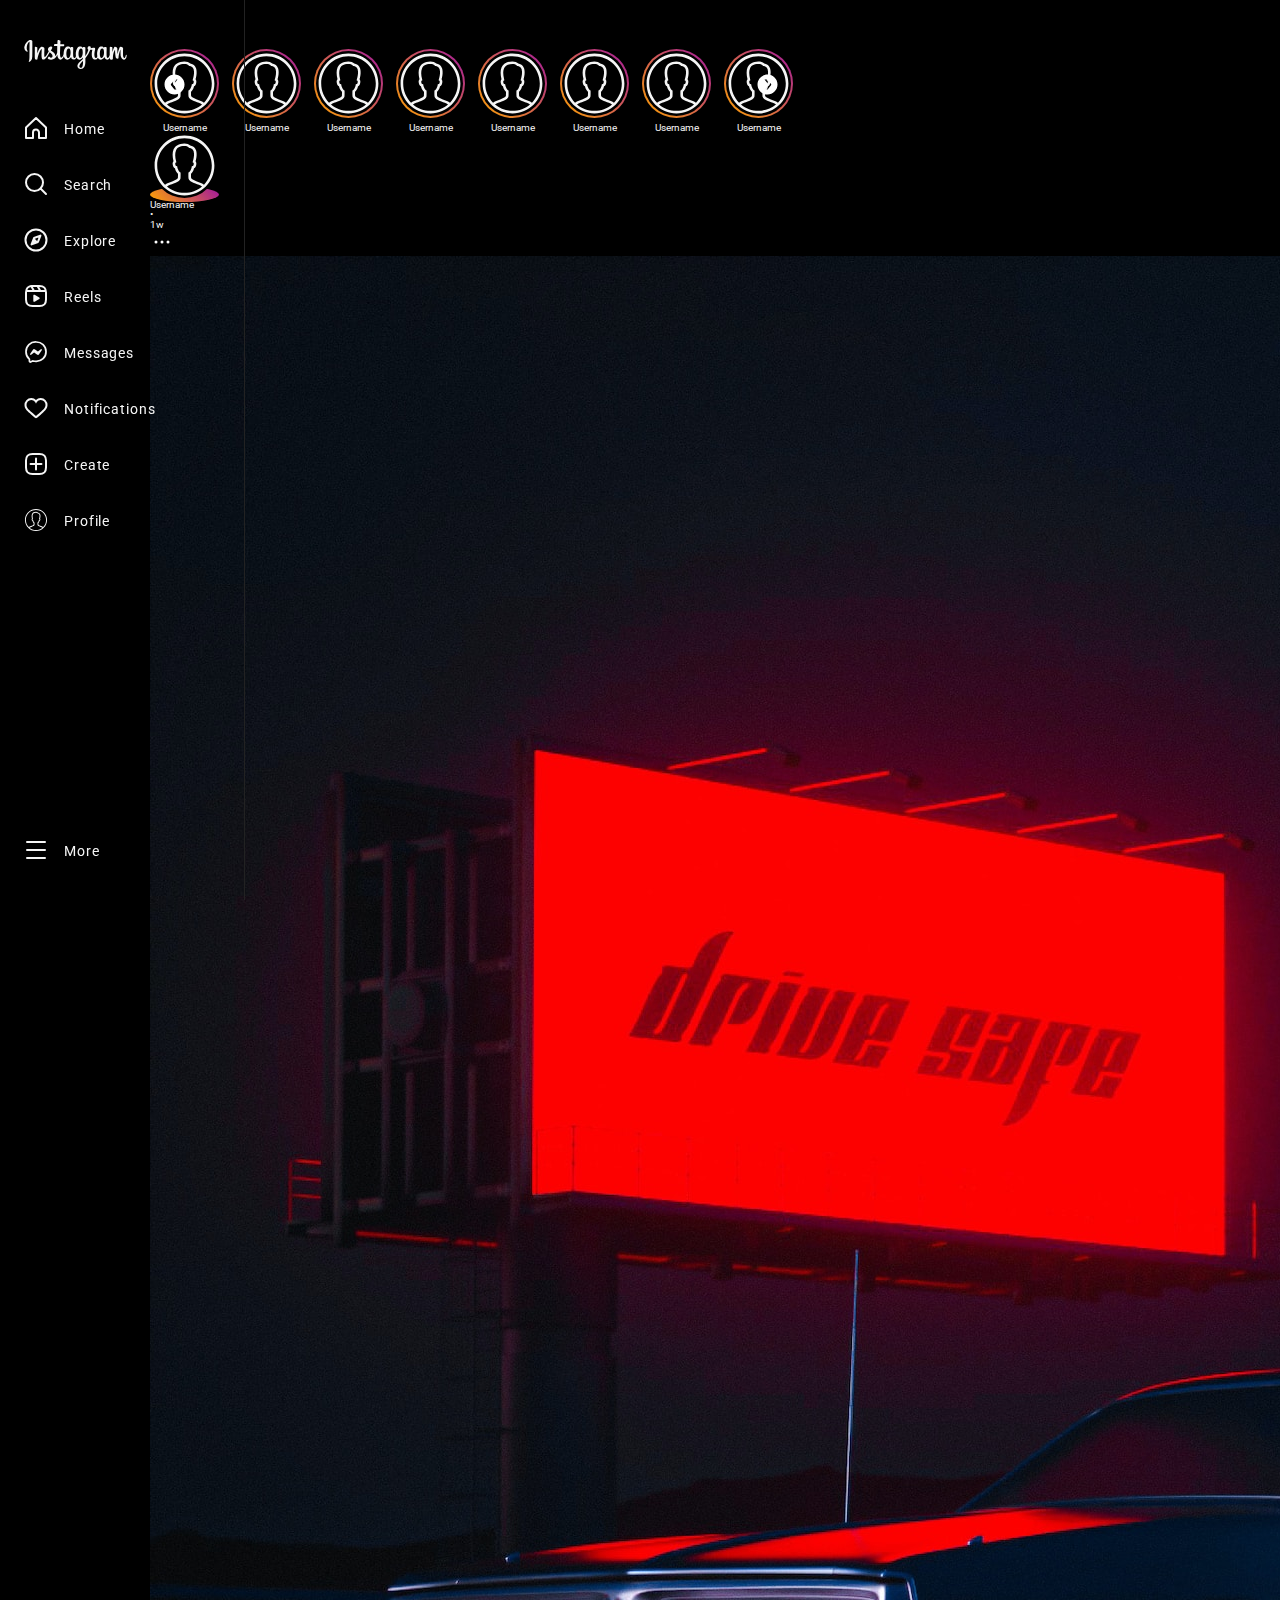
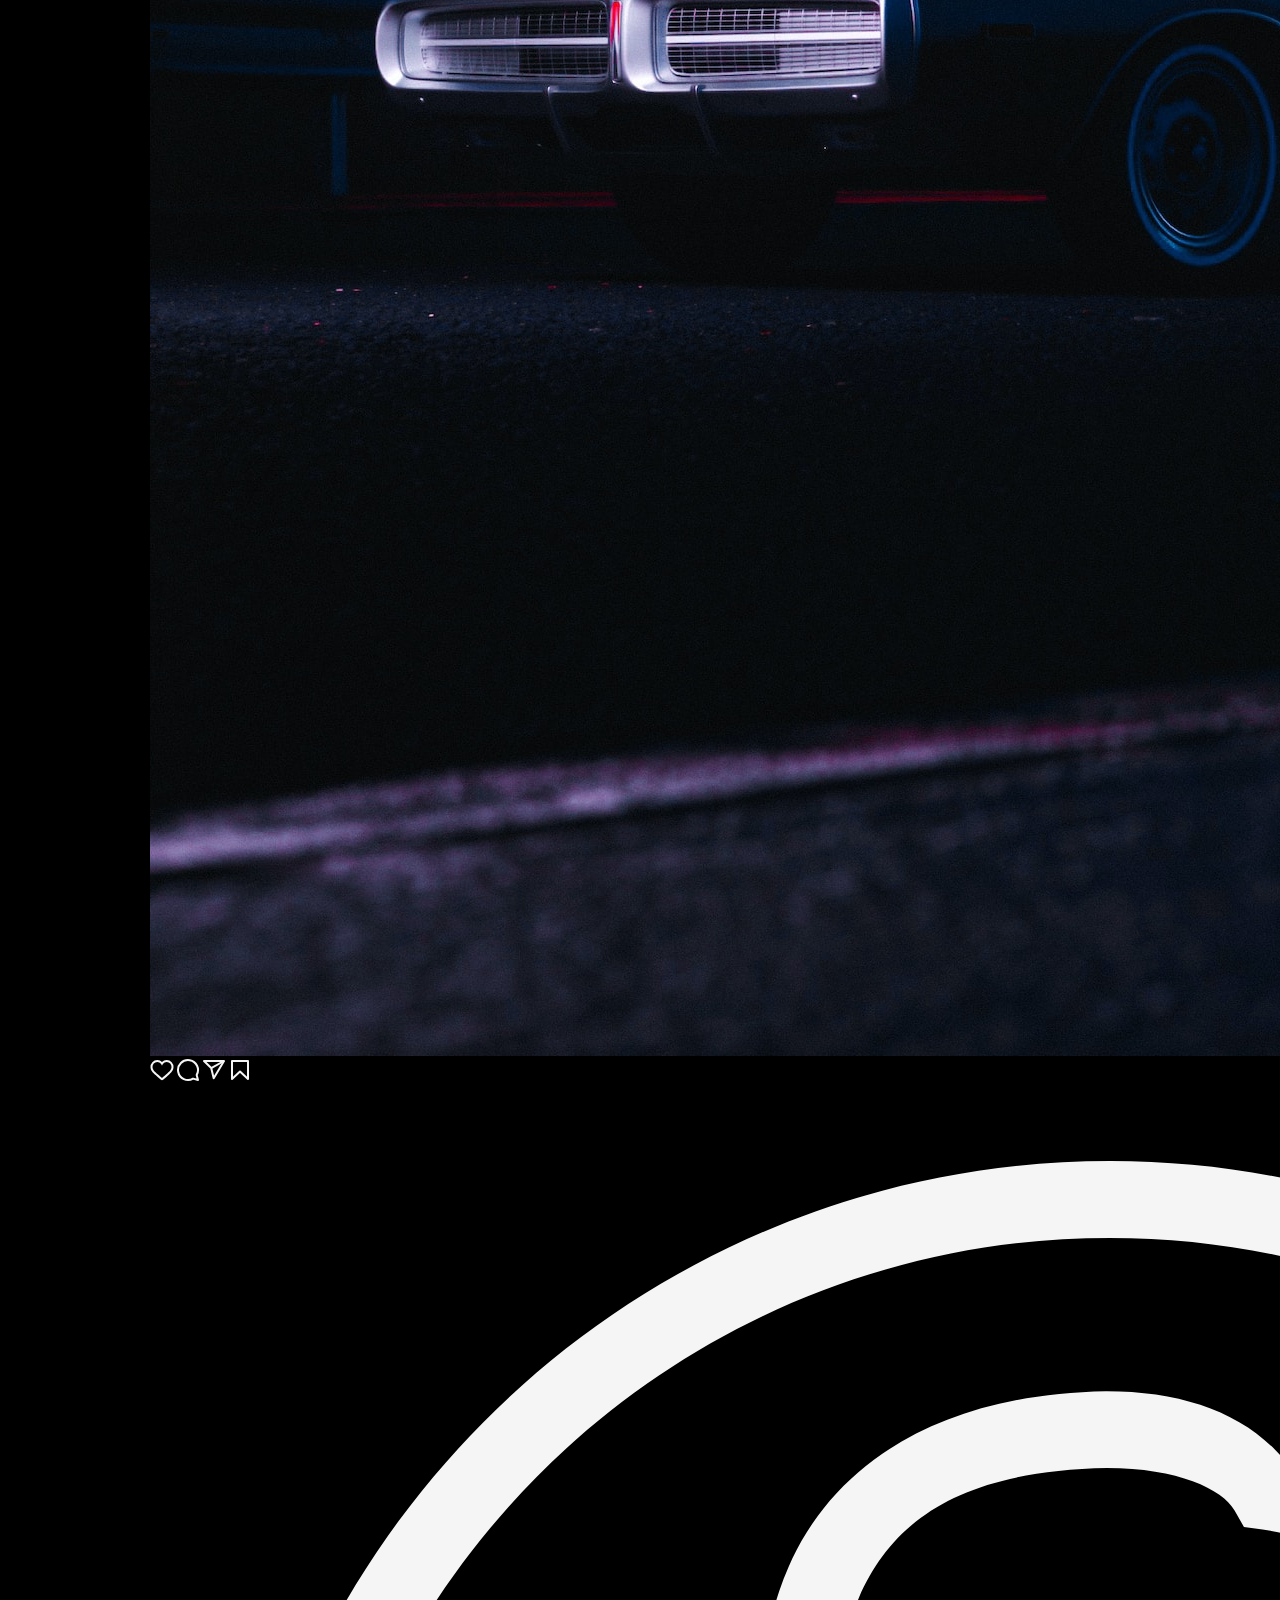
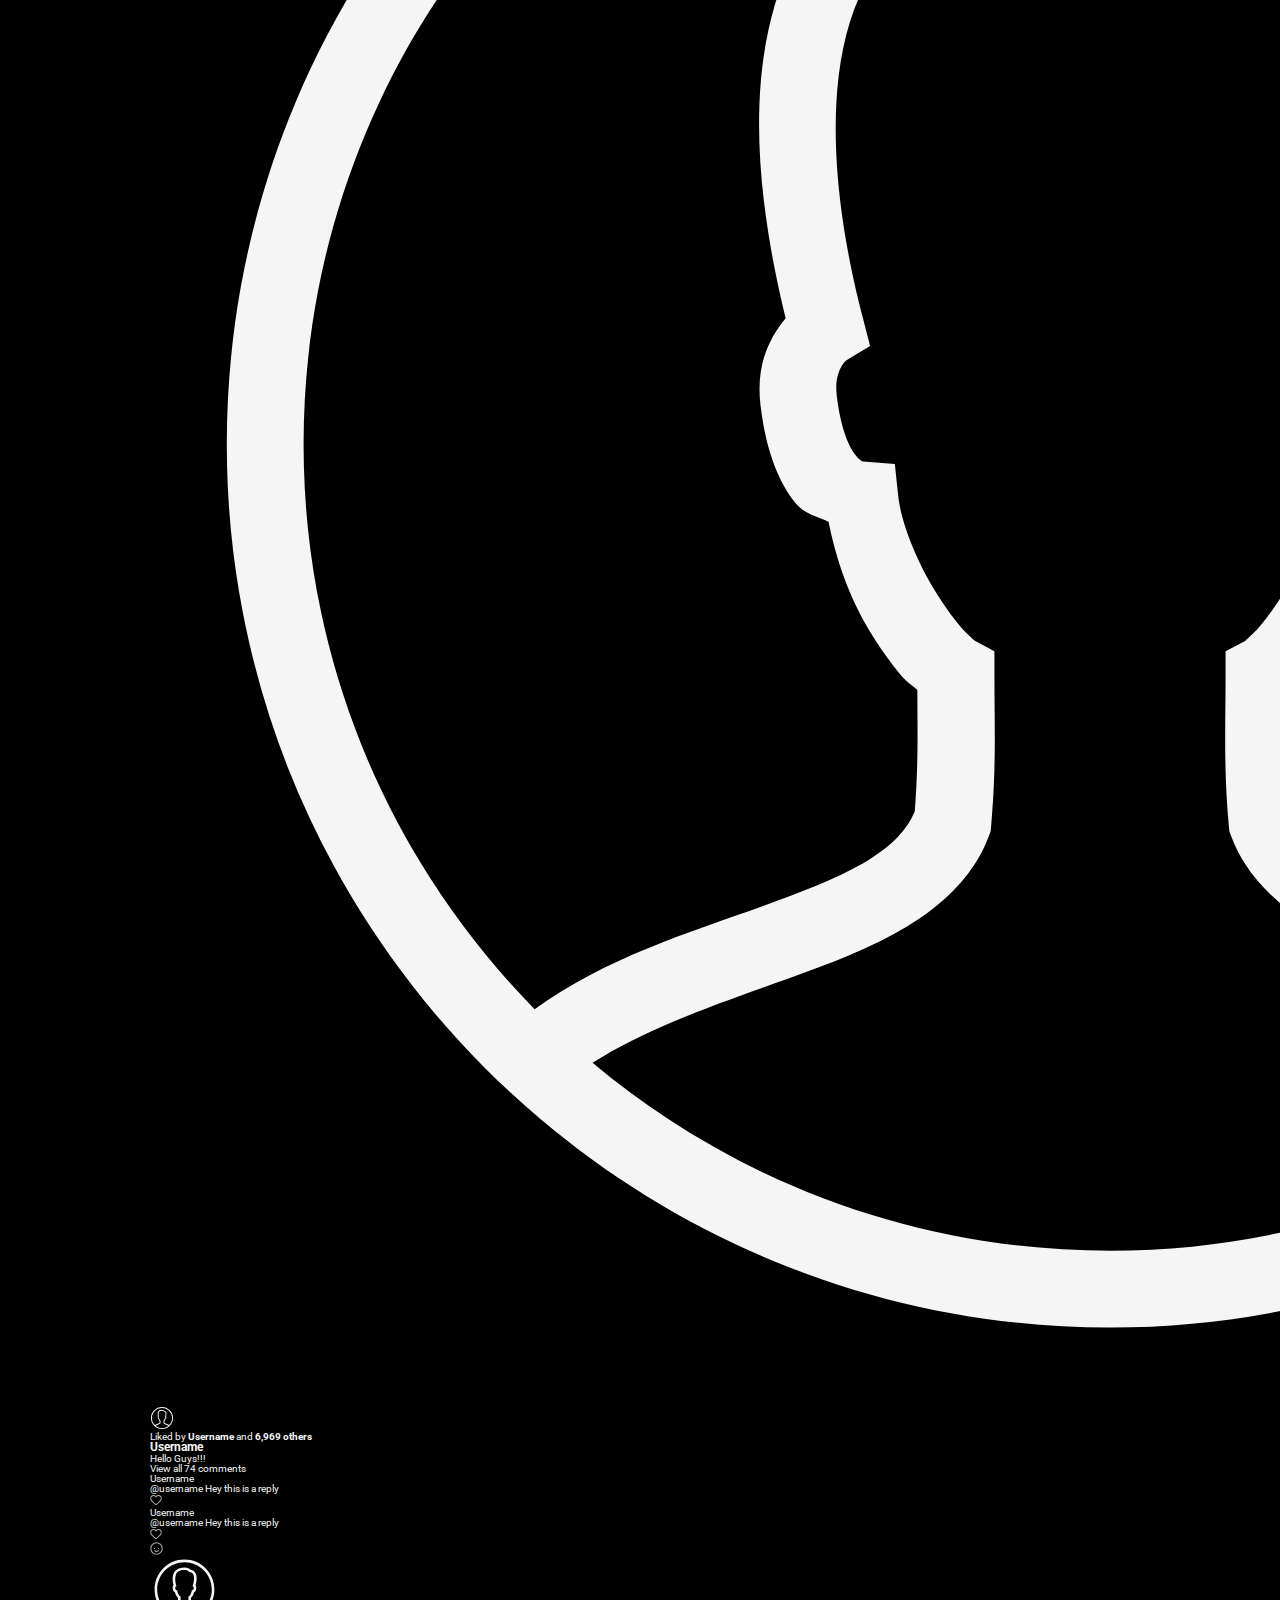
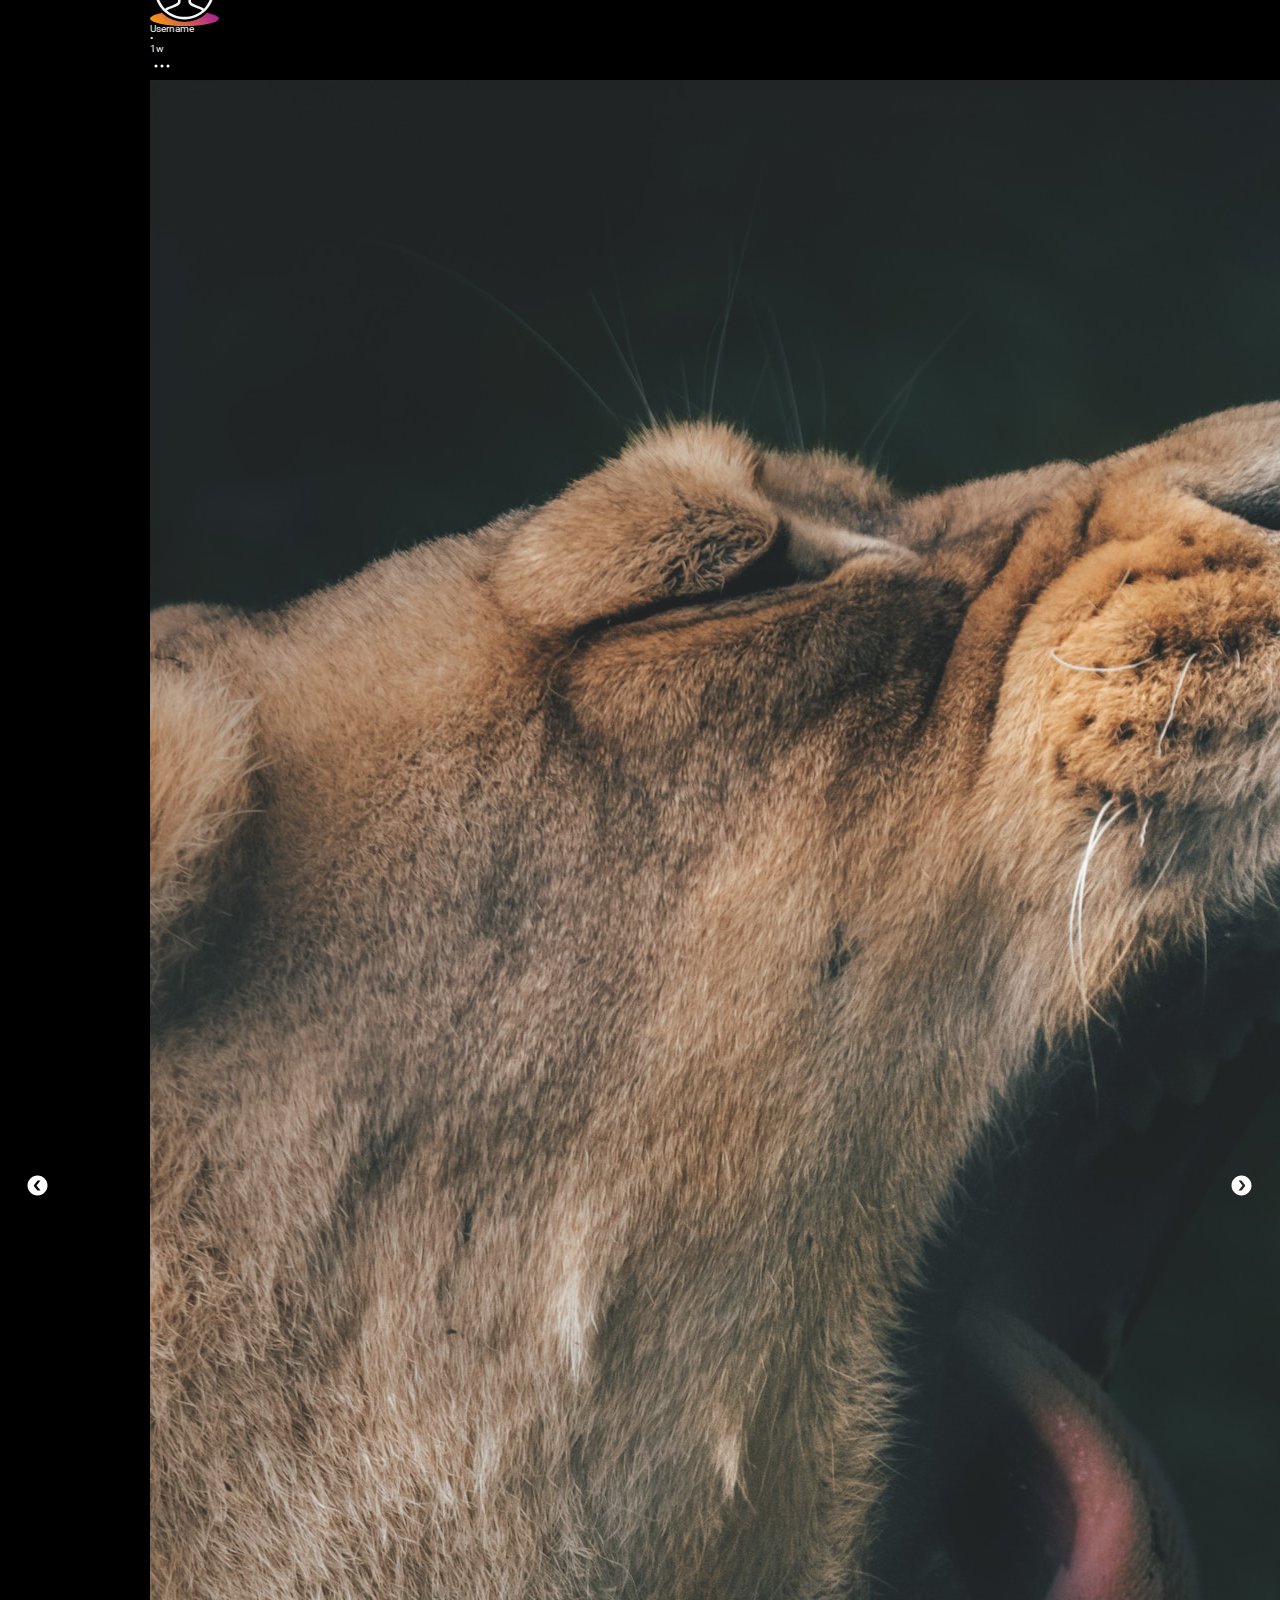
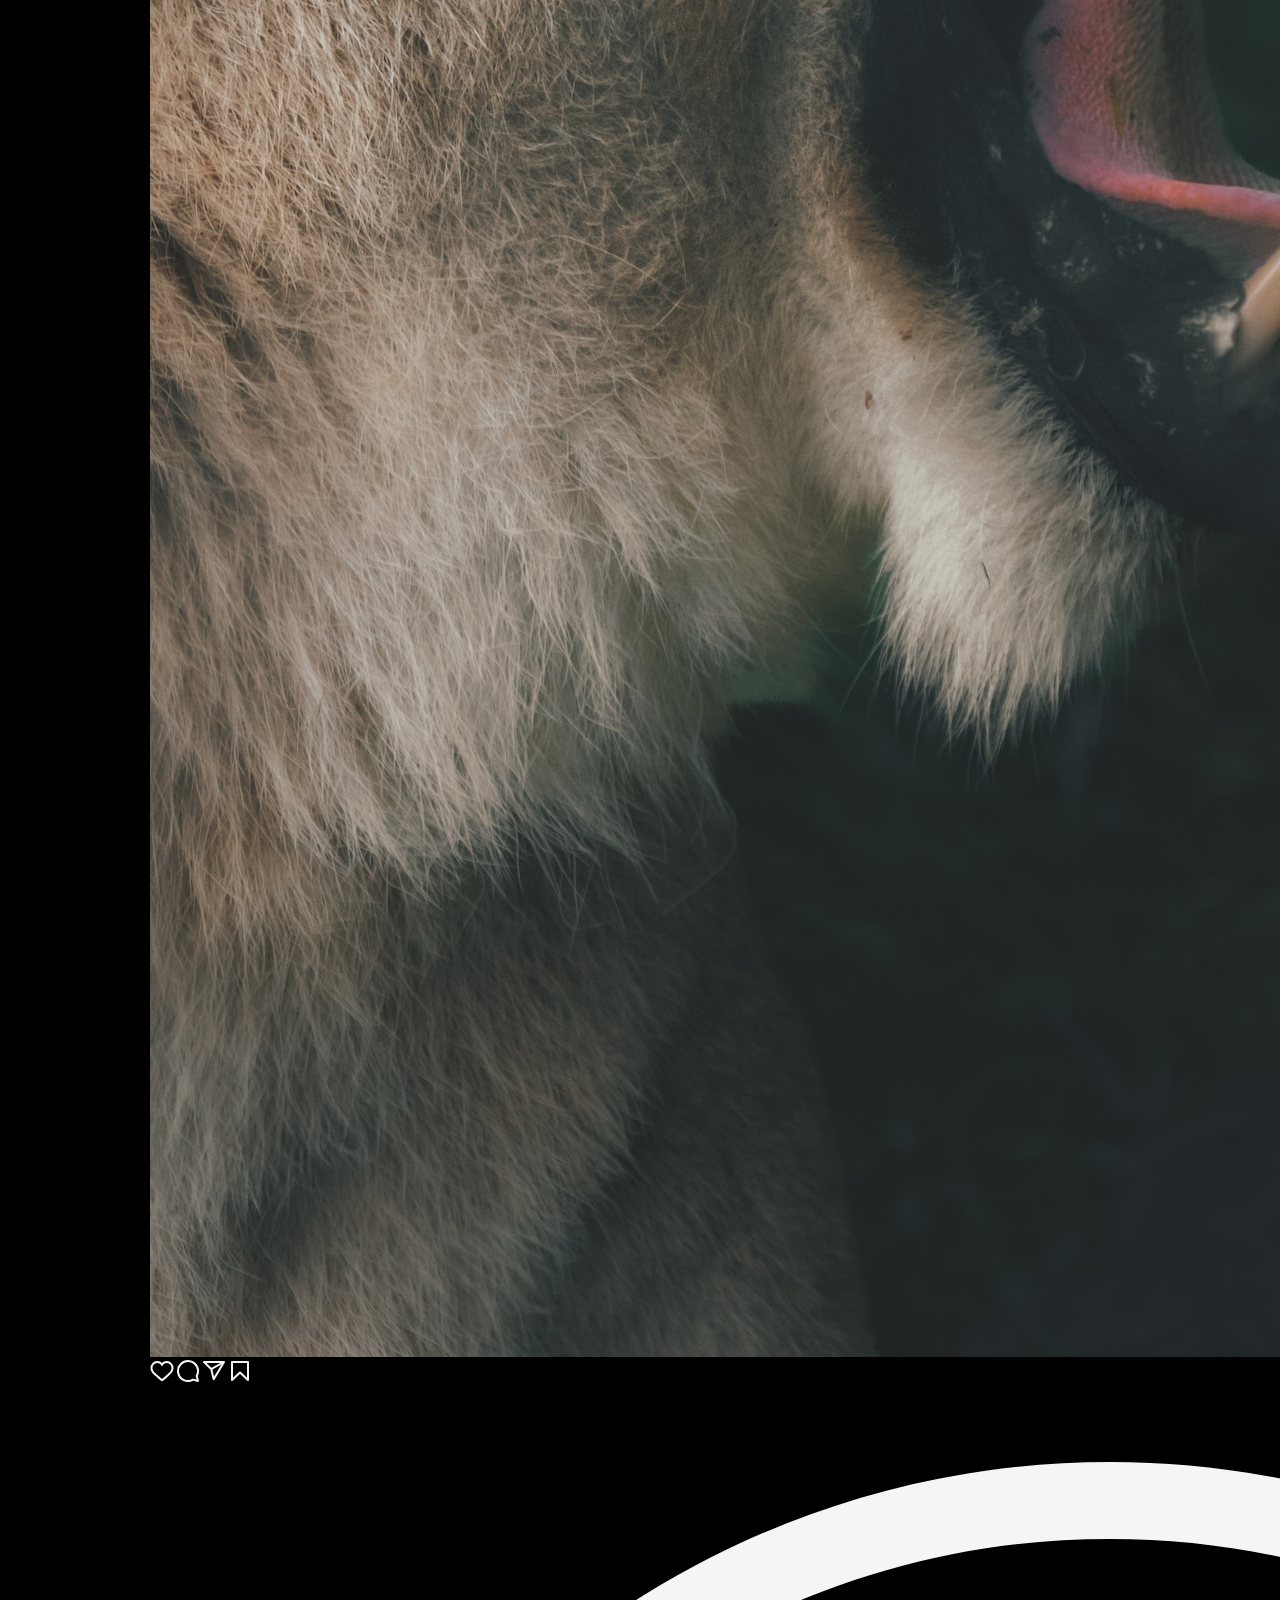
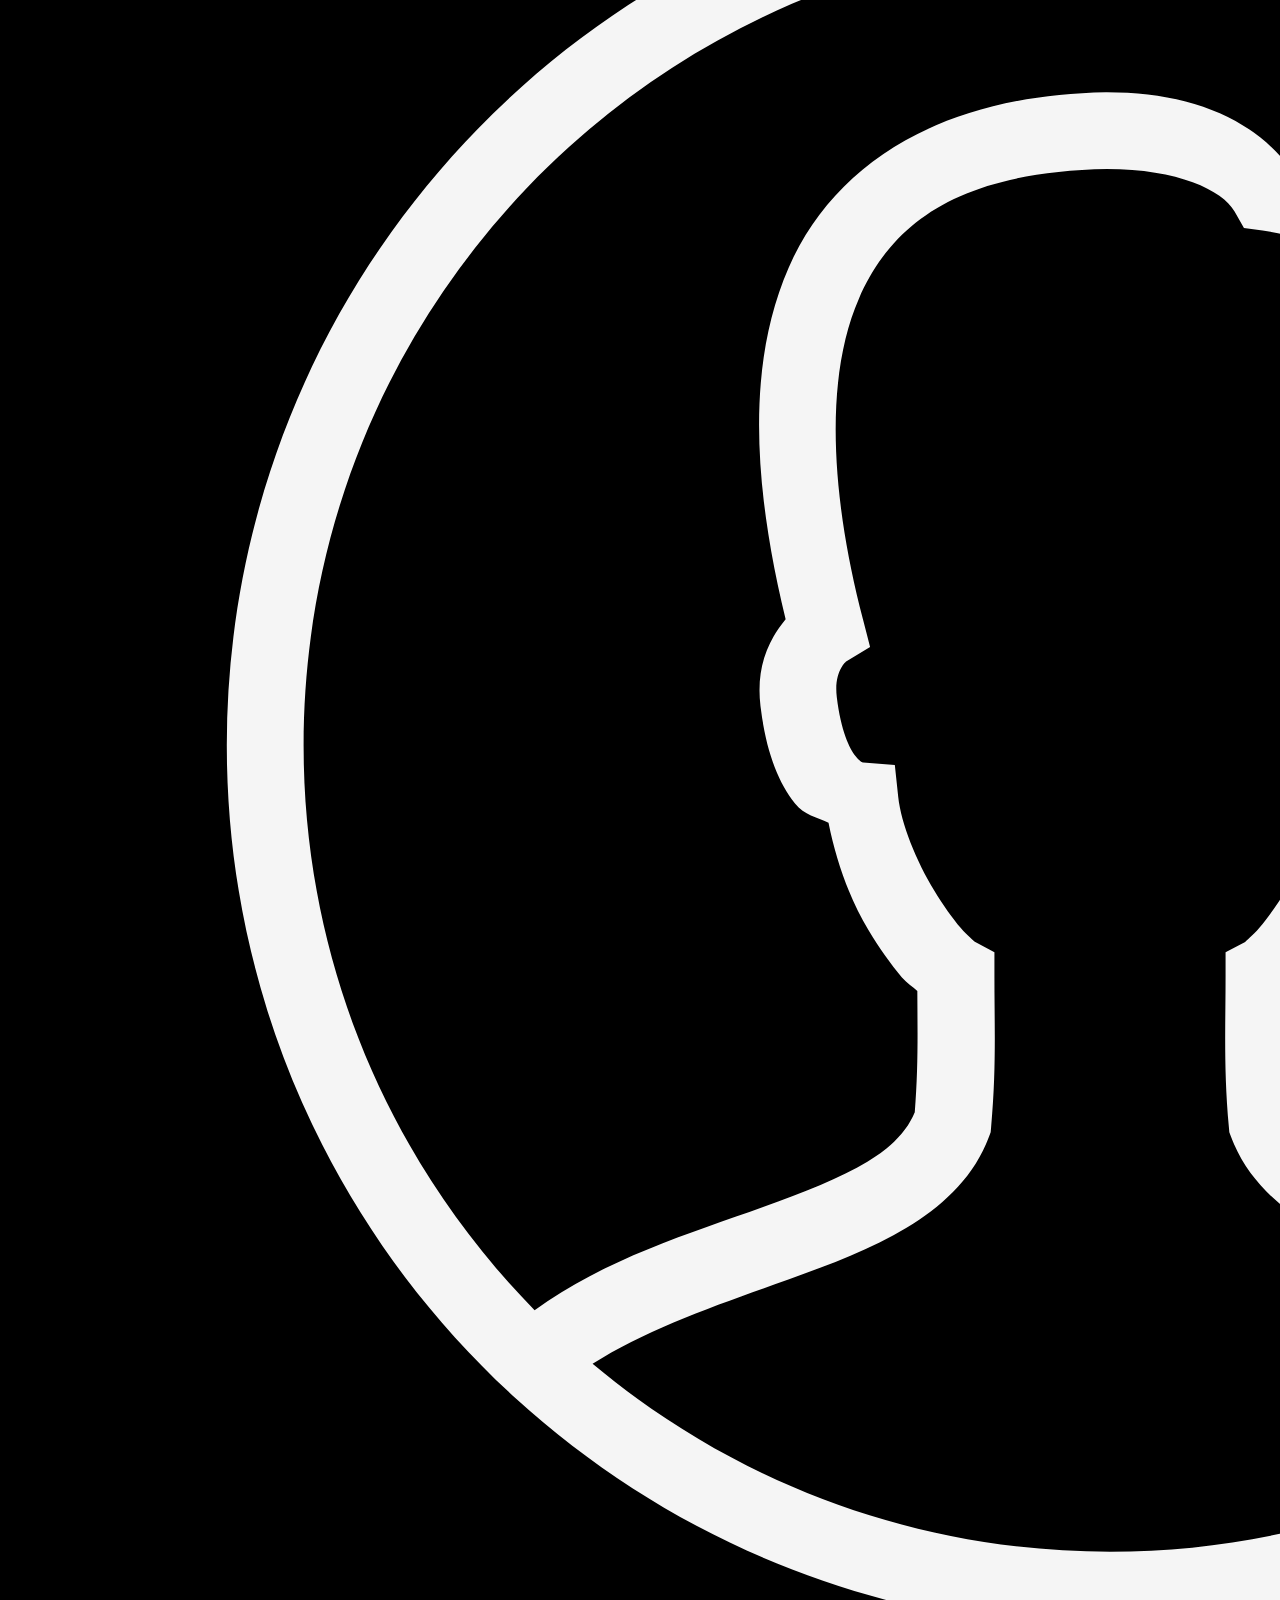
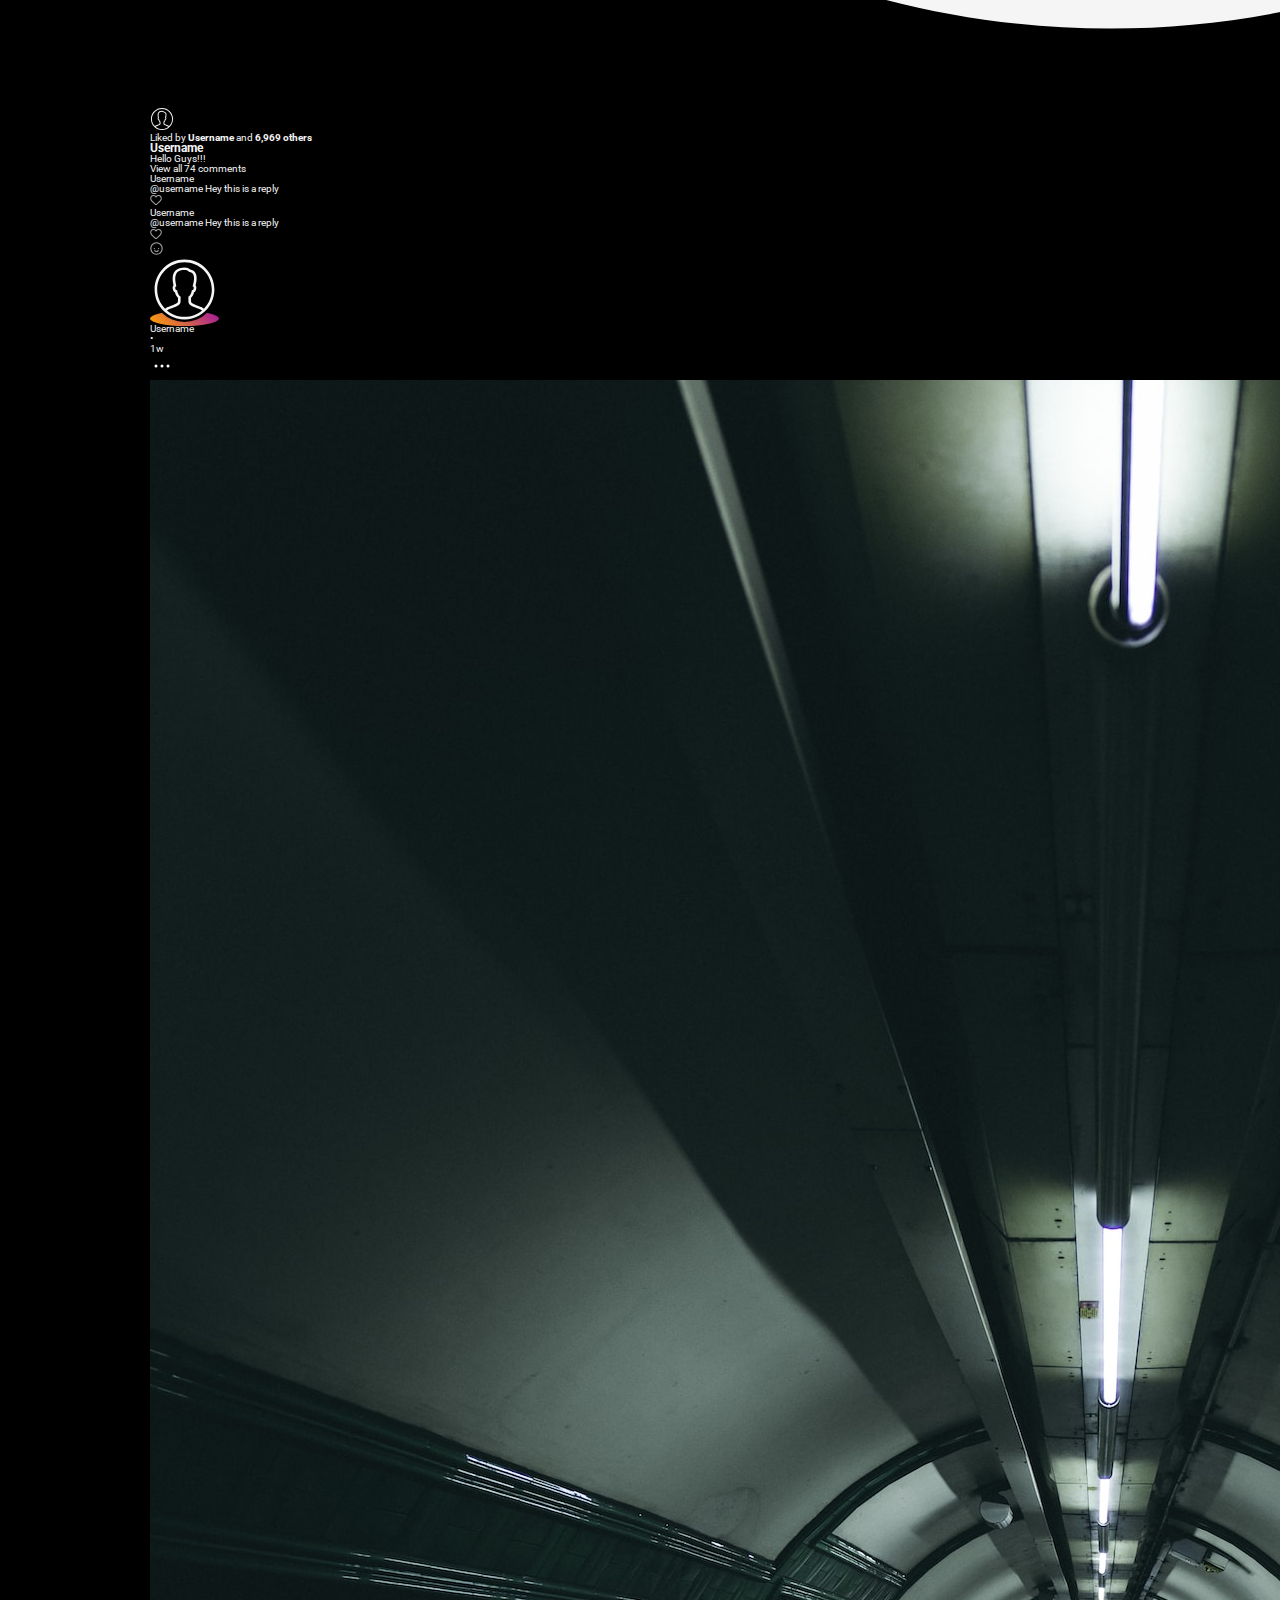
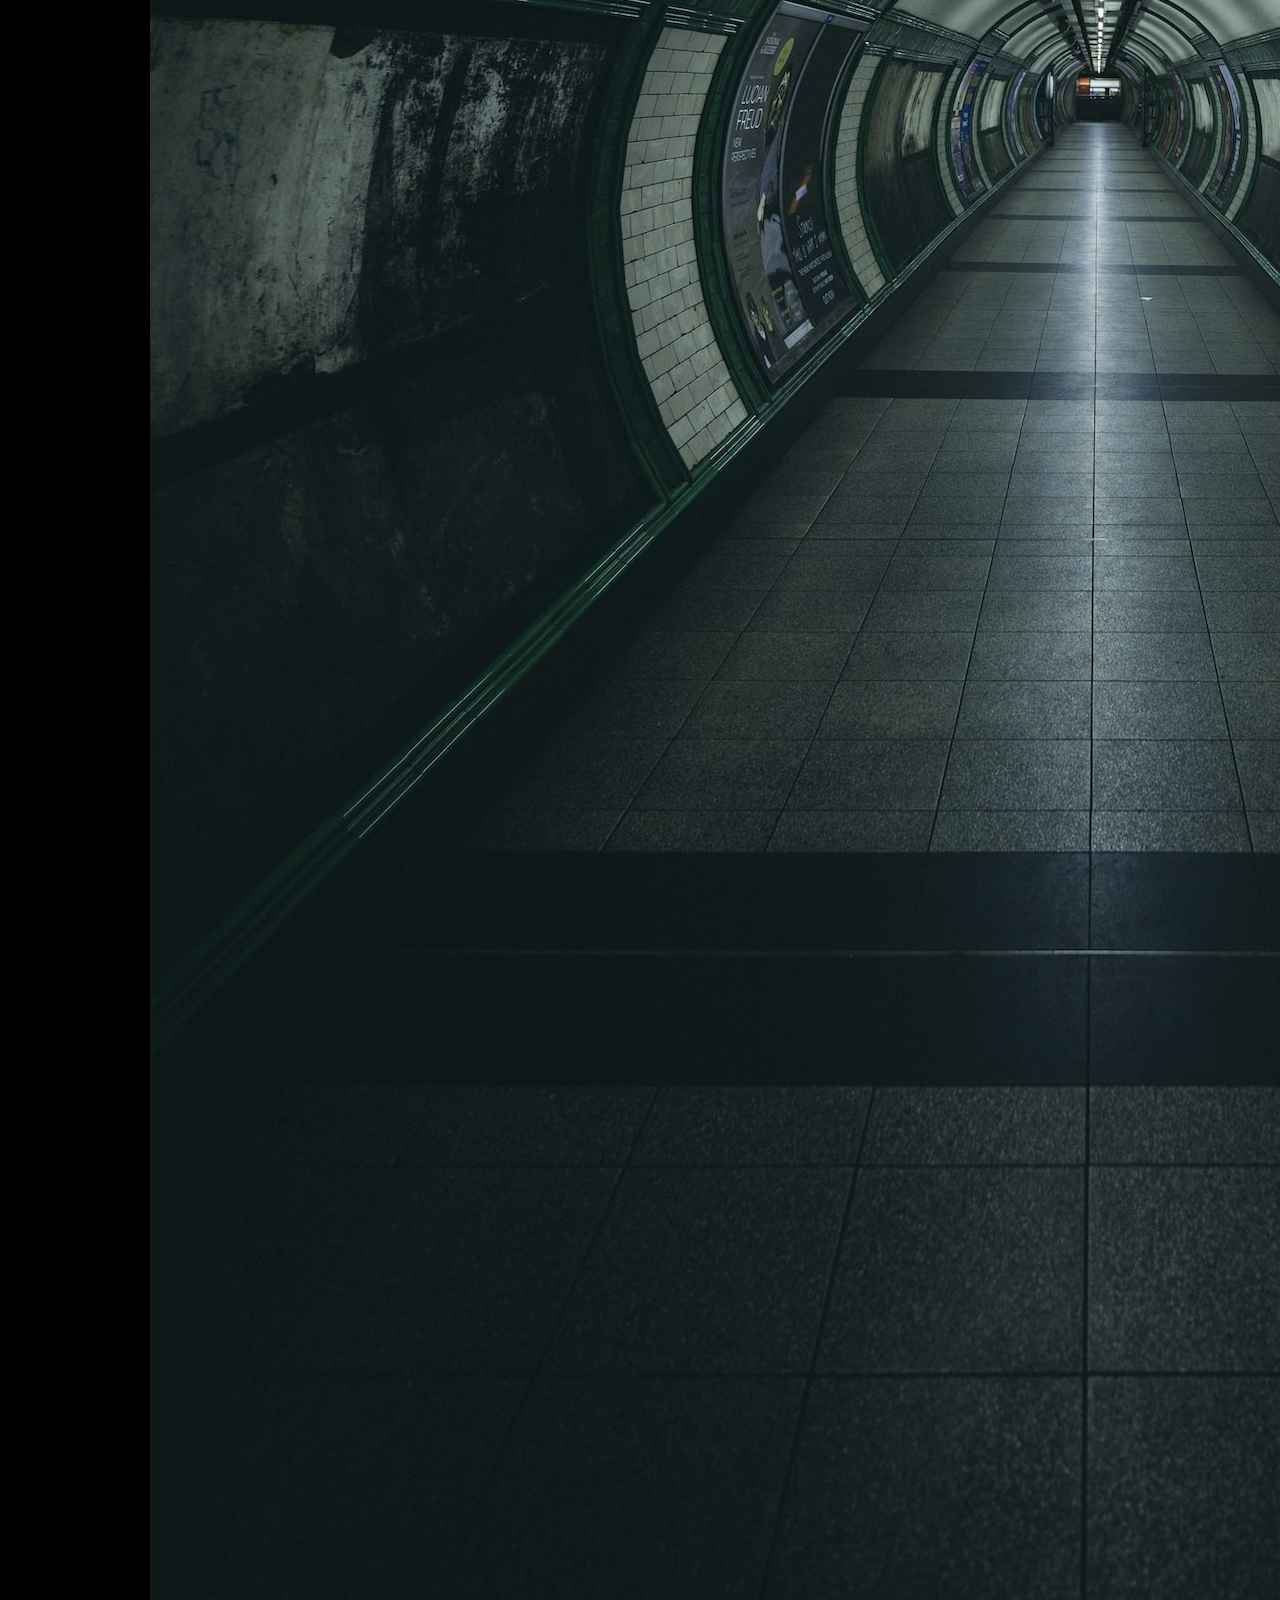
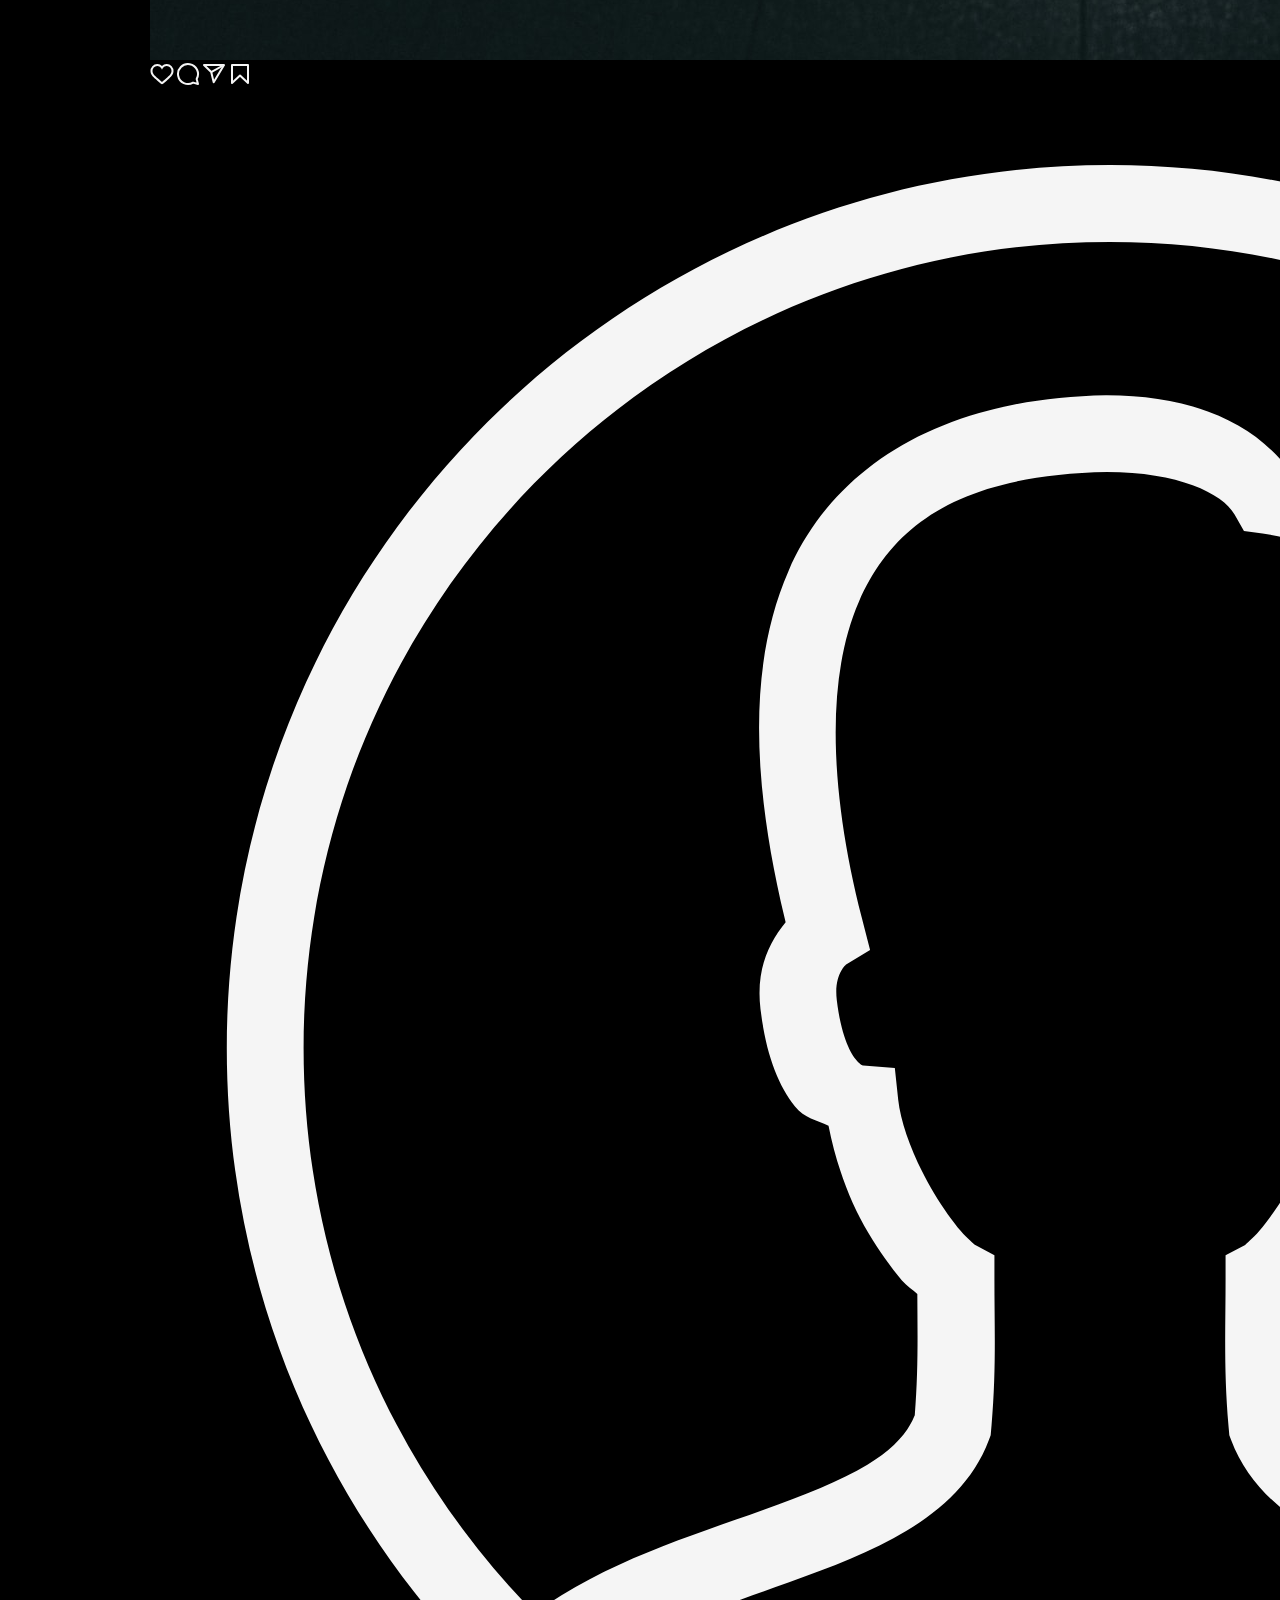
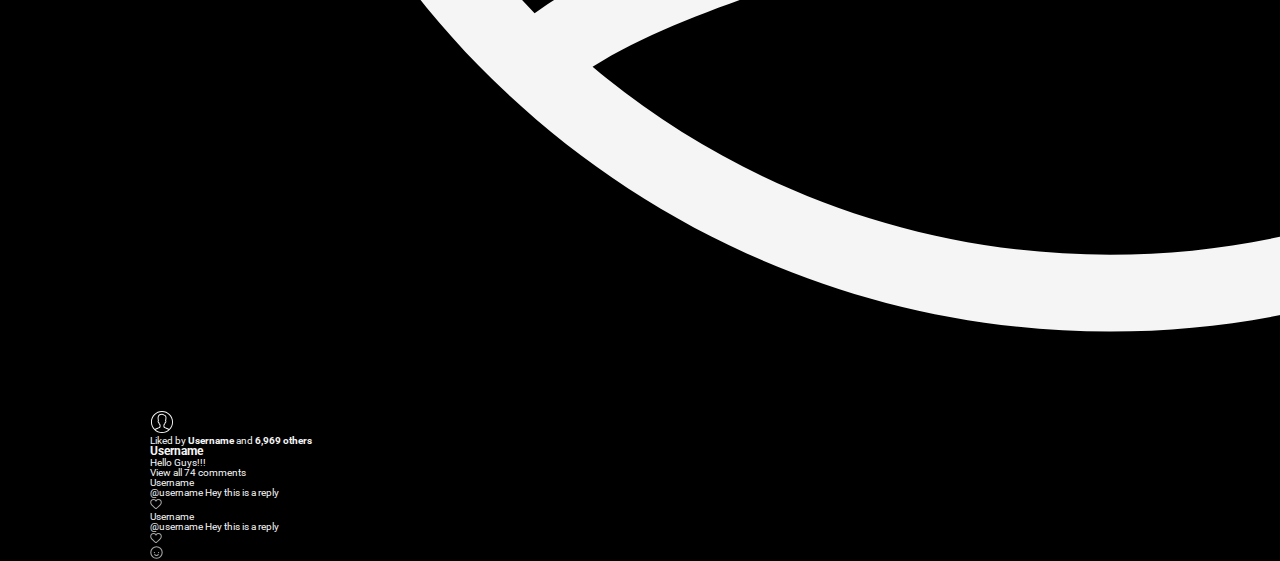
==== commit 68d0f2f2: "Add files via upload" ====
--- a/index.html
+++ b/index.html
@@ -709,25 +709,35 @@
               </div>
             </div>
           </div>
-          <div class="main-content-tabs" style="display: none">
+          <div class="main-content-tabs">
             <div class="content-card">
               <div class="user-definition">
-                <a class="status-click">
-                  <img
-                    width="50"
-                    height="50"
-                    src="https://img.icons8.com/ios/50/user-male-circle--v1.png"
-                    alt="user-male-circle--v1"
-                  />
+                <a class="status-click content-status-click">
+                  <svg
+                    xmlns="http://www.w3.org/2000/svg"
+                    class="status-home content-status-home"
+                    color="rgb(245, 245, 245)"
+                    fill="rgb(245, 245, 245)"
+                    height="24"
+                    role="img"
+                    viewBox="0 0 50 50"
+                    width="24"
+                  >
+                    <path
+                      d="M 25 2.0078125 C 12.309296 2.0078125 2.0000002 12.317108 2 25.007812 C 2 37.698518 12.309295 48.007812 25 48.007812 C 37.690705 48.007812 48 37.698518 48 25.007812 C 48 12.317108 37.690704 2.0078125 25 2.0078125 z M 25 4.0078125 C 36.609824 4.0078125 46 13.397988 46 25.007812 C 46 30.740509 43.703999 35.925856 39.988281 39.712891 C 38.158498 38.369571 35.928049 37.69558 34.039062 37.023438 C 32.975192 36.644889 32.018651 36.269758 31.320312 35.851562 C 30.651504 35.451051 30.280089 35.039466 30.083984 34.566406 C 29.992134 33.419545 30.010738 32.496253 30.017578 31.40625 C 30.13873 31.285594 30.294155 31.200823 30.417969 31.054688 C 30.709957 30.710058 31.007253 30.29128 31.291016 29.820312 C 31.777604 29.012711 32.131673 28.024913 32.330078 27.023438 C 32.63305 26.869 32.956699 26.835578 33.203125 26.521484 C 33.658098 25.941577 33.965233 25.125482 34.101562 23.988281 C 34.222454 22.984232 33.898957 22.29366 33.482422 21.763672 C 33.930529 20.298851 34.48532 17.969341 34.296875 15.558594 C 34.193203 14.232288 33.859467 12.897267 33.056641 11.787109 C 32.290173 10.727229 31.045786 9.9653642 29.453125 9.6894531 C 28.441568 8.5409775 26.834704 8 24.914062 8 L 24.904297 8 L 24.896484 8 C 20.593741 8.078993 17.817552 9.8598398 16.628906 12.576172 C 15.498615 15.159149 15.741603 18.37477 16.552734 21.722656 C 16.116708 22.25268 15.775146 22.95643 15.898438 23.988281 C 16.035282 25.125098 16.34224 25.94153 16.796875 26.521484 C 17.043118 26.835604 17.366808 26.868911 17.669922 27.023438 C 17.868296 28.024134 18.222437 29.01059 18.708984 29.818359 C 18.992747 30.289465 19.289737 30.707821 19.582031 31.052734 C 19.705876 31.198874 19.861128 31.285522 19.982422 31.40625 C 19.988922 32.49568 20.007396 33.418614 19.916016 34.566406 C 19.720294 35.037723 19.34937 35.449526 18.681641 35.851562 C 17.984409 36.271364 17.029015 36.648577 15.966797 37.029297 C 14.079805 37.705631 11.85061 38.384459 10.015625 39.716797 C 6.2976298 35.929423 4 30.742497 4 25.007812 C 4.0000002 13.397989 13.390176 4.0078125 25 4.0078125 z M 24.921875 10.001953 C 26.766001 10.003853 27.92628 10.549863 28.244141 11.107422 L 28.488281 11.535156 L 28.974609 11.601562 C 30.230788 11.776108 30.932655 12.263579 31.435547 12.958984 C 31.938439 13.654389 32.217535 14.624895 32.302734 15.714844 C 32.473134 17.894741 31.849129 20.468905 31.453125 21.660156 L 31.201172 22.416016 L 31.882812 22.830078 C 31.813472 22.787858 32.203297 23.018609 32.115234 23.75 C 32.008564 24.639799 31.781184 25.093017 31.628906 25.287109 C 31.476629 25.481202 31.411442 25.45641 31.427734 25.455078 L 30.603516 25.523438 L 30.515625 26.345703 C 30.440195 27.052169 30.04285 28.015793 29.578125 28.787109 C 29.345762 29.172767 29.098543 29.516317 28.890625 29.761719 C 28.682707 30.00712 28.461282 30.159117 28.544922 30.115234 L 28.009766 30.394531 L 28.009766 31 C 28.009766 32.324321 27.955813 33.407291 28.095703 34.949219 L 28.107422 35.082031 L 28.154297 35.207031 C 28.547829 36.266071 29.369275 37.013258 30.292969 37.566406 C 31.216662 38.119555 32.276387 38.519377 33.369141 38.908203 C 35.170096 39.549023 37.047465 40.179657 38.478516 41.111328 C 34.832228 44.16545 30.135566 46.007812 25 46.007812 C 19.866422 46.007812 15.171083 44.167232 11.525391 41.115234 C 12.964568 40.188909 14.844735 39.556492 16.642578 38.912109 C 17.73461 38.520704 18.79156 38.119183 19.712891 37.564453 C 20.634221 37.009723 21.452728 36.262662 21.845703 35.207031 L 21.892578 35.082031 L 21.904297 34.949219 C 22.043042 33.408482 21.990234 32.325309 21.990234 31 L 21.990234 30.394531 L 21.455078 30.113281 C 21.538828 30.157091 21.317362 30.005196 21.109375 29.759766 C 20.901388 29.514336 20.654237 29.172879 20.421875 28.787109 C 19.957151 28.015571 19.559775 27.05118 19.484375 26.345703 L 19.396484 25.523438 L 18.572266 25.455078 C 18.587716 25.456378 18.523206 25.481158 18.371094 25.287109 C 18.218979 25.093064 17.991921 24.640183 17.884766 23.75 C 17.797356 23.01846 18.191557 22.784891 18.117188 22.830078 L 18.751953 22.445312 L 18.566406 21.724609 C 17.705952 18.412902 17.575833 15.399621 18.460938 13.376953 C 19.345167 11.356284 21.116417 10.074289 24.921875 10.001953 z"
+                    />
+                  </svg>
                 </a>
-                <a class="username content-usename">Username</a>
-                <p>1w</p>
+                <div class="content-username-header">
+                  <a class="username content-usename">Username</a>
+                  <p>•</p>
+                  <p>1w</p>
+                </div>
                 <div class="more-options">
                   <svg
                     aria-label="More options"
-                    class="_ab6-"
-                    color="rgb(168, 168, 168)"
-                    fill="rgb(168, 168, 168)"
+                    class="more-options-button"
+                    fill="white"
                     height="24"
                     role="img"
                     viewBox="0 0 24 24"
@@ -741,15 +751,51 @@
               </div>
               <div class="content">
                 <img
-                  src="https://instagram.fdel27-4.fna.fbcdn.net/v/t51.2885-15/346497942_1299149553819470_6483169397731832997_n.webp?stp=dst-jpg_e35&_nc_ht=instagram.fdel27-4.fna.fbcdn.net&_nc_cat=102&_nc_ohc=N2qCkinEt0sAX-xBNLv&edm=ACWDqb8BAAAA&ccb=7-5&ig_cache_key=MzEwMjMwNjcxOTU4NDU4Mzk2Mw%3D%3D.2-ccb7-5&oh=00_AfDGzv8h6RwMPsWoTqXvIhMsSSjhYbkiKW3V3FWLZHfOgA&oe=64820C18&_nc_sid=640168"
+                  src="./others/insta_profile_1.jpg"
+                  class="content-content"
                   alt="Testing Pic"
                 />
+                <div class="arrows">
+                  <div class="arrow-left content-arrow">
+                    <svg
+                      xmlns="http://www.w3.org/2000/svg"
+                      viewBox="0 0 24 24"
+                      class="arrow-left-svg"
+                      width="24"
+                      height="24"
+                    >
+                      <path
+                        d="M12,22c5.523,0,10-4.477,10-10S17.523,2,12,2S2,6.477,2,12S6.477,22,12,22z M12,11l-5,4v-2.519 c0-0.304,0.138-0.591,0.376-0.781l4-3.2c0.365-0.292,0.884-0.292,1.249,0l4,3.2C16.862,11.89,17,12.177,17,12.481V15L12,11z"
+                      />
+                    </svg>
+                  </div>
+                  <div class="arrow-right content-arrow">
+                    <svg
+                      xmlns="http://www.w3.org/2000/svg"
+                      viewBox="0 0 24 24"
+                      class="arrow-right-svg"
+                      width="24"
+                      height="24"
+                    >
+                      <path
+                        d="M12,22c5.523,0,10-4.477,10-10S17.523,2,12,2S2,6.477,2,12S6.477,22,12,22z M12,11l-5,4v-2.519 c0-0.304,0.138-0.591,0.376-0.781l4-3.2c0.365-0.292,0.884-0.292,1.249,0l4,3.2C16.862,11.89,17,12.177,17,12.481V15L12,11z"
+                      />
+                    </svg>
+                  </div>
+                </div>
+                <div class="number-of-photos">
+                  <div class="remaining-photo"></div>
+                  <div class="selected-photo"></div>
+                  <div class="remaining-photo"></div>
+                  <div class="remaining-photo"></div>
+                  <div class="remaining-photo"></div>
+                </div>
               </div>
               <div class="interaction-icons">
                 <span class="interactions">
                   <svg
                     aria-label="Like"
-                    class="x1lliihq x1n2onr6"
+                    class="interaction-icon"
                     color="rgb(245, 245, 245)"
                     fill="rgb(245, 245, 245)"
                     height="24"
@@ -766,9 +812,9 @@
                 <span class="interactions">
                   <svg
                     aria-label="Comment"
-                    class="x1lliihq x1n2onr6"
-                    color="rgb(168, 168, 168)"
-                    fill="rgb(168, 168, 168)"
+                    class="interaction-icon"
+                    color="rgb(245, 245, 245)"
+                    fill="rgb(245, 245, 245)"
                     height="24"
                     role="img"
                     viewBox="0 0 24 24"
@@ -777,6 +823,7 @@
                     <title>Comment</title>
                     <path
                       d="M20.656 17.008a9.993 9.993 0 1 0-3.59 3.615L22 22Z"
+                      class="selectable-interaction-icon"
                       fill="none"
                       stroke="currentColor"
                       stroke-linejoin="round"
@@ -787,9 +834,9 @@
                 <span class="interactions">
                   <svg
                     aria-label="Share Post"
-                    class="x1lliihq x1n2onr6"
-                    color="rgb(168, 168, 168)"
-                    fill="rgb(168, 168, 168)"
+                    class="interaction-icon"
+                    color="rgb(245, 245, 245)"
+                    fill="rgb(245, 245, 245)"
                     height="24"
                     role="img"
                     viewBox="0 0 24 24"
@@ -818,9 +865,9 @@
                 <span class="interactions interactions-end">
                   <svg
                     aria-label="Save"
-                    class="x1lliihq x1n2onr6"
-                    color="rgb(168, 168, 168)"
-                    fill="rgb(168, 168, 168)"
+                    class="interaction-icon"
+                    color="rgb(245, 245, 245)"
+                    fill="rgb(245, 245, 245)"
                     height="24"
                     role="img"
                     viewBox="0 0 24 24"
@@ -829,6 +876,7 @@
                     <title>Save</title>
                     <polygon
                       fill="none"
+                      class="selectable-interaction-icon"
                       points="20 21 12 13.44 4 21 4 3 20 3 20 21"
                       stroke="currentColor"
                       stroke-linecap="round"
@@ -840,26 +888,40 @@
               </div>
               <div class="liked-by">
                 <div class="liked-people">
-                  <img
-                    width="50"
-                    height="50"
-                    src="https://img.icons8.com/ios/50/user-male-circle--v1.png"
-                    alt="user-male-circle--v1"
-                  />
-                  <img
-                    width="50"
-                    height="50"
-                    src="https://img.icons8.com/ios/50/user-male-circle--v1.png"
-                    alt="user-male-circle--v1"
-                  />
-                </div>
-                <p class="liked-by">
+                  <svg
+                    xmlns="http://www.w3.org/2000/svg"
+                    class="liked-people-img"
+                    color="rgb(245, 245, 245)"
+                    fill="rgb(245, 245, 245)"
+                    role="img"
+                    viewBox="0 0 50 50"
+                  >
+                    <path
+                      d="M 25 2.0078125 C 12.309296 2.0078125 2.0000002 12.317108 2 25.007812 C 2 37.698518 12.309295 48.007812 25 48.007812 C 37.690705 48.007812 48 37.698518 48 25.007812 C 48 12.317108 37.690704 2.0078125 25 2.0078125 z M 25 4.0078125 C 36.609824 4.0078125 46 13.397988 46 25.007812 C 46 30.740509 43.703999 35.925856 39.988281 39.712891 C 38.158498 38.369571 35.928049 37.69558 34.039062 37.023438 C 32.975192 36.644889 32.018651 36.269758 31.320312 35.851562 C 30.651504 35.451051 30.280089 35.039466 30.083984 34.566406 C 29.992134 33.419545 30.010738 32.496253 30.017578 31.40625 C 30.13873 31.285594 30.294155 31.200823 30.417969 31.054688 C 30.709957 30.710058 31.007253 30.29128 31.291016 29.820312 C 31.777604 29.012711 32.131673 28.024913 32.330078 27.023438 C 32.63305 26.869 32.956699 26.835578 33.203125 26.521484 C 33.658098 25.941577 33.965233 25.125482 34.101562 23.988281 C 34.222454 22.984232 33.898957 22.29366 33.482422 21.763672 C 33.930529 20.298851 34.48532 17.969341 34.296875 15.558594 C 34.193203 14.232288 33.859467 12.897267 33.056641 11.787109 C 32.290173 10.727229 31.045786 9.9653642 29.453125 9.6894531 C 28.441568 8.5409775 26.834704 8 24.914062 8 L 24.904297 8 L 24.896484 8 C 20.593741 8.078993 17.817552 9.8598398 16.628906 12.576172 C 15.498615 15.159149 15.741603 18.37477 16.552734 21.722656 C 16.116708 22.25268 15.775146 22.95643 15.898438 23.988281 C 16.035282 25.125098 16.34224 25.94153 16.796875 26.521484 C 17.043118 26.835604 17.366808 26.868911 17.669922 27.023438 C 17.868296 28.024134 18.222437 29.01059 18.708984 29.818359 C 18.992747 30.289465 19.289737 30.707821 19.582031 31.052734 C 19.705876 31.198874 19.861128 31.285522 19.982422 31.40625 C 19.988922 32.49568 20.007396 33.418614 19.916016 34.566406 C 19.720294 35.037723 19.34937 35.449526 18.681641 35.851562 C 17.984409 36.271364 17.029015 36.648577 15.966797 37.029297 C 14.079805 37.705631 11.85061 38.384459 10.015625 39.716797 C 6.2976298 35.929423 4 30.742497 4 25.007812 C 4.0000002 13.397989 13.390176 4.0078125 25 4.0078125 z M 24.921875 10.001953 C 26.766001 10.003853 27.92628 10.549863 28.244141 11.107422 L 28.488281 11.535156 L 28.974609 11.601562 C 30.230788 11.776108 30.932655 12.263579 31.435547 12.958984 C 31.938439 13.654389 32.217535 14.624895 32.302734 15.714844 C 32.473134 17.894741 31.849129 20.468905 31.453125 21.660156 L 31.201172 22.416016 L 31.882812 22.830078 C 31.813472 22.787858 32.203297 23.018609 32.115234 23.75 C 32.008564 24.639799 31.781184 25.093017 31.628906 25.287109 C 31.476629 25.481202 31.411442 25.45641 31.427734 25.455078 L 30.603516 25.523438 L 30.515625 26.345703 C 30.440195 27.052169 30.04285 28.015793 29.578125 28.787109 C 29.345762 29.172767 29.098543 29.516317 28.890625 29.761719 C 28.682707 30.00712 28.461282 30.159117 28.544922 30.115234 L 28.009766 30.394531 L 28.009766 31 C 28.009766 32.324321 27.955813 33.407291 28.095703 34.949219 L 28.107422 35.082031 L 28.154297 35.207031 C 28.547829 36.266071 29.369275 37.013258 30.292969 37.566406 C 31.216662 38.119555 32.276387 38.519377 33.369141 38.908203 C 35.170096 39.549023 37.047465 40.179657 38.478516 41.111328 C 34.832228 44.16545 30.135566 46.007812 25 46.007812 C 19.866422 46.007812 15.171083 44.167232 11.525391 41.115234 C 12.964568 40.188909 14.844735 39.556492 16.642578 38.912109 C 17.73461 38.520704 18.79156 38.119183 19.712891 37.564453 C 20.634221 37.009723 21.452728 36.262662 21.845703 35.207031 L 21.892578 35.082031 L 21.904297 34.949219 C 22.043042 33.408482 21.990234 32.325309 21.990234 31 L 21.990234 30.394531 L 21.455078 30.113281 C 21.538828 30.157091 21.317362 30.005196 21.109375 29.759766 C 20.901388 29.514336 20.654237 29.172879 20.421875 28.787109 C 19.957151 28.015571 19.559775 27.05118 19.484375 26.345703 L 19.396484 25.523438 L 18.572266 25.455078 C 18.587716 25.456378 18.523206 25.481158 18.371094 25.287109 C 18.218979 25.093064 17.991921 24.640183 17.884766 23.75 C 17.797356 23.01846 18.191557 22.784891 18.117188 22.830078 L 18.751953 22.445312 L 18.566406 21.724609 C 17.705952 18.412902 17.575833 15.399621 18.460938 13.376953 C 19.345167 11.356284 21.116417 10.074289 24.921875 10.001953 z"
+                    />
+                  </svg>
+                  <svg
+                    xmlns="http://www.w3.org/2000/svg"
+                    class="liked-people-img"
+                    color="rgb(245, 245, 245)"
+                    fill="rgb(245, 245, 245)"
+                    height="24"
+                    role="img"
+                    viewBox="0 0 50 50"
+                    width="24"
+                  >
+                    <path
+                      d="M 25 2.0078125 C 12.309296 2.0078125 2.0000002 12.317108 2 25.007812 C 2 37.698518 12.309295 48.007812 25 48.007812 C 37.690705 48.007812 48 37.698518 48 25.007812 C 48 12.317108 37.690704 2.0078125 25 2.0078125 z M 25 4.0078125 C 36.609824 4.0078125 46 13.397988 46 25.007812 C 46 30.740509 43.703999 35.925856 39.988281 39.712891 C 38.158498 38.369571 35.928049 37.69558 34.039062 37.023438 C 32.975192 36.644889 32.018651 36.269758 31.320312 35.851562 C 30.651504 35.451051 30.280089 35.039466 30.083984 34.566406 C 29.992134 33.419545 30.010738 32.496253 30.017578 31.40625 C 30.13873 31.285594 30.294155 31.200823 30.417969 31.054688 C 30.709957 30.710058 31.007253 30.29128 31.291016 29.820312 C 31.777604 29.012711 32.131673 28.024913 32.330078 27.023438 C 32.63305 26.869 32.956699 26.835578 33.203125 26.521484 C 33.658098 25.941577 33.965233 25.125482 34.101562 23.988281 C 34.222454 22.984232 33.898957 22.29366 33.482422 21.763672 C 33.930529 20.298851 34.48532 17.969341 34.296875 15.558594 C 34.193203 14.232288 33.859467 12.897267 33.056641 11.787109 C 32.290173 10.727229 31.045786 9.9653642 29.453125 9.6894531 C 28.441568 8.5409775 26.834704 8 24.914062 8 L 24.904297 8 L 24.896484 8 C 20.593741 8.078993 17.817552 9.8598398 16.628906 12.576172 C 15.498615 15.159149 15.741603 18.37477 16.552734 21.722656 C 16.116708 22.25268 15.775146 22.95643 15.898438 23.988281 C 16.035282 25.125098 16.34224 25.94153 16.796875 26.521484 C 17.043118 26.835604 17.366808 26.868911 17.669922 27.023438 C 17.868296 28.024134 18.222437 29.01059 18.708984 29.818359 C 18.992747 30.289465 19.289737 30.707821 19.582031 31.052734 C 19.705876 31.198874 19.861128 31.285522 19.982422 31.40625 C 19.988922 32.49568 20.007396 33.418614 19.916016 34.566406 C 19.720294 35.037723 19.34937 35.449526 18.681641 35.851562 C 17.984409 36.271364 17.029015 36.648577 15.966797 37.029297 C 14.079805 37.705631 11.85061 38.384459 10.015625 39.716797 C 6.2976298 35.929423 4 30.742497 4 25.007812 C 4.0000002 13.397989 13.390176 4.0078125 25 4.0078125 z M 24.921875 10.001953 C 26.766001 10.003853 27.92628 10.549863 28.244141 11.107422 L 28.488281 11.535156 L 28.974609 11.601562 C 30.230788 11.776108 30.932655 12.263579 31.435547 12.958984 C 31.938439 13.654389 32.217535 14.624895 32.302734 15.714844 C 32.473134 17.894741 31.849129 20.468905 31.453125 21.660156 L 31.201172 22.416016 L 31.882812 22.830078 C 31.813472 22.787858 32.203297 23.018609 32.115234 23.75 C 32.008564 24.639799 31.781184 25.093017 31.628906 25.287109 C 31.476629 25.481202 31.411442 25.45641 31.427734 25.455078 L 30.603516 25.523438 L 30.515625 26.345703 C 30.440195 27.052169 30.04285 28.015793 29.578125 28.787109 C 29.345762 29.172767 29.098543 29.516317 28.890625 29.761719 C 28.682707 30.00712 28.461282 30.159117 28.544922 30.115234 L 28.009766 30.394531 L 28.009766 31 C 28.009766 32.324321 27.955813 33.407291 28.095703 34.949219 L 28.107422 35.082031 L 28.154297 35.207031 C 28.547829 36.266071 29.369275 37.013258 30.292969 37.566406 C 31.216662 38.119555 32.276387 38.519377 33.369141 38.908203 C 35.170096 39.549023 37.047465 40.179657 38.478516 41.111328 C 34.832228 44.16545 30.135566 46.007812 25 46.007812 C 19.866422 46.007812 15.171083 44.167232 11.525391 41.115234 C 12.964568 40.188909 14.844735 39.556492 16.642578 38.912109 C 17.73461 38.520704 18.79156 38.119183 19.712891 37.564453 C 20.634221 37.009723 21.452728 36.262662 21.845703 35.207031 L 21.892578 35.082031 L 21.904297 34.949219 C 22.043042 33.408482 21.990234 32.325309 21.990234 31 L 21.990234 30.394531 L 21.455078 30.113281 C 21.538828 30.157091 21.317362 30.005196 21.109375 29.759766 C 20.901388 29.514336 20.654237 29.172879 20.421875 28.787109 C 19.957151 28.015571 19.559775 27.05118 19.484375 26.345703 L 19.396484 25.523438 L 18.572266 25.455078 C 18.587716 25.456378 18.523206 25.481158 18.371094 25.287109 C 18.218979 25.093064 17.991921 24.640183 17.884766 23.75 C 17.797356 23.01846 18.191557 22.784891 18.117188 22.830078 L 18.751953 22.445312 L 18.566406 21.724609 C 17.705952 18.412902 17.575833 15.399621 18.460938 13.376953 C 19.345167 11.356284 21.116417 10.074289 24.921875 10.001953 z"
+                    />
+                  </svg>
+                </div>
+                <p class="liked-by-text">
                   Liked by <strong>Username</strong> and
                   <strong>6,969 others</strong>
                 </p>
               </div>
               <div class="caption">
-                <a class="username">Username</a>
+                <h3 class="username username-content">Username</h3>
                 <p class="caption-text">Hello Guys!!!</p>
               </div>
               <div class="all-comments">
@@ -867,14 +929,16 @@
               </div>
               <div class="top-rated-comment-replies">
                 <div class="showcase-reply">
-                  <a class="username">Username</a>
+                  <a class="username username-content featured-username"
+                    >Username</a
+                  >
                   <p><a>@username</a> Hey this is a reply</p>
                   <div class="like-button-lite">
                     <svg
                       aria-label="Like"
-                      class="x1lliihq x1n2onr6"
-                      color="rgb(54, 54, 54)"
-                      fill="rgb(54, 54, 54)"
+                      class="featured-like-button"
+                      color="rgb(168, 168, 168)"
+                      fill="rgb(168, 168, 168)"
                       height="12"
                       role="img"
                       viewBox="0 0 24 24"
@@ -888,14 +952,16 @@
                   </div>
                 </div>
                 <div class="showcase-reply">
-                  <a class="username">Username</a>
+                  <a class="username username-content featured-username"
+                    >Username</a
+                  >
                   <p><a>@username</a> Hey this is a reply</p>
                   <div class="like-button-lite">
                     <svg
                       aria-label="Like"
-                      class="x1lliihq x1n2onr6"
-                      color="rgb(54, 54, 54)"
-                      fill="rgb(54, 54, 54)"
+                      class="featured-like-button"
+                      color="rgb(168, 168, 168)"
+                      fill="rgb(168, 168, 168)"
                       height="12"
                       role="img"
                       viewBox="0 0 24 24"
@@ -911,16 +977,18 @@
               </div>
               <div class="add-comments-tab">
                 <form>
-                  <textarea
+                  <span 
+                    role="textbox"
                     aria-label="Add a comment…"
-                    placeholder="Add a comment…"
+                    class="add-comments-textarea"
                     autocomplete="off"
                     autocorrect="off"
-                  ></textarea>
+                    contenteditable
+                  ></span>
                   <div class="emoji-selector">
                     <svg
                       aria-label="Emoji"
-                      class="x1lliihq x1n2onr6"
+                      class="emoji-selector-svg"
                       color="rgb(168, 168, 168)"
                       fill="rgb(168, 168, 168)"
                       height="13"
@@ -939,22 +1007,32 @@
             </div>
             <div class="content-card">
               <div class="user-definition">
-                <a class="status-click">
-                  <img
-                    width="50"
-                    height="50"
-                    src="https://img.icons8.com/ios/50/user-male-circle--v1.png"
-                    alt="user-male-circle--v1"
-                  />
+                <a class="status-click content-status-click">
+                  <svg
+                    xmlns="http://www.w3.org/2000/svg"
+                    class="status-home content-status-home"
+                    color="rgb(245, 245, 245)"
+                    fill="rgb(245, 245, 245)"
+                    height="24"
+                    role="img"
+                    viewBox="0 0 50 50"
+                    width="24"
+                  >
+                    <path
+                      d="M 25 2.0078125 C 12.309296 2.0078125 2.0000002 12.317108 2 25.007812 C 2 37.698518 12.309295 48.007812 25 48.007812 C 37.690705 48.007812 48 37.698518 48 25.007812 C 48 12.317108 37.690704 2.0078125 25 2.0078125 z M 25 4.0078125 C 36.609824 4.0078125 46 13.397988 46 25.007812 C 46 30.740509 43.703999 35.925856 39.988281 39.712891 C 38.158498 38.369571 35.928049 37.69558 34.039062 37.023438 C 32.975192 36.644889 32.018651 36.269758 31.320312 35.851562 C 30.651504 35.451051 30.280089 35.039466 30.083984 34.566406 C 29.992134 33.419545 30.010738 32.496253 30.017578 31.40625 C 30.13873 31.285594 30.294155 31.200823 30.417969 31.054688 C 30.709957 30.710058 31.007253 30.29128 31.291016 29.820312 C 31.777604 29.012711 32.131673 28.024913 32.330078 27.023438 C 32.63305 26.869 32.956699 26.835578 33.203125 26.521484 C 33.658098 25.941577 33.965233 25.125482 34.101562 23.988281 C 34.222454 22.984232 33.898957 22.29366 33.482422 21.763672 C 33.930529 20.298851 34.48532 17.969341 34.296875 15.558594 C 34.193203 14.232288 33.859467 12.897267 33.056641 11.787109 C 32.290173 10.727229 31.045786 9.9653642 29.453125 9.6894531 C 28.441568 8.5409775 26.834704 8 24.914062 8 L 24.904297 8 L 24.896484 8 C 20.593741 8.078993 17.817552 9.8598398 16.628906 12.576172 C 15.498615 15.159149 15.741603 18.37477 16.552734 21.722656 C 16.116708 22.25268 15.775146 22.95643 15.898438 23.988281 C 16.035282 25.125098 16.34224 25.94153 16.796875 26.521484 C 17.043118 26.835604 17.366808 26.868911 17.669922 27.023438 C 17.868296 28.024134 18.222437 29.01059 18.708984 29.818359 C 18.992747 30.289465 19.289737 30.707821 19.582031 31.052734 C 19.705876 31.198874 19.861128 31.285522 19.982422 31.40625 C 19.988922 32.49568 20.007396 33.418614 19.916016 34.566406 C 19.720294 35.037723 19.34937 35.449526 18.681641 35.851562 C 17.984409 36.271364 17.029015 36.648577 15.966797 37.029297 C 14.079805 37.705631 11.85061 38.384459 10.015625 39.716797 C 6.2976298 35.929423 4 30.742497 4 25.007812 C 4.0000002 13.397989 13.390176 4.0078125 25 4.0078125 z M 24.921875 10.001953 C 26.766001 10.003853 27.92628 10.549863 28.244141 11.107422 L 28.488281 11.535156 L 28.974609 11.601562 C 30.230788 11.776108 30.932655 12.263579 31.435547 12.958984 C 31.938439 13.654389 32.217535 14.624895 32.302734 15.714844 C 32.473134 17.894741 31.849129 20.468905 31.453125 21.660156 L 31.201172 22.416016 L 31.882812 22.830078 C 31.813472 22.787858 32.203297 23.018609 32.115234 23.75 C 32.008564 24.639799 31.781184 25.093017 31.628906 25.287109 C 31.476629 25.481202 31.411442 25.45641 31.427734 25.455078 L 30.603516 25.523438 L 30.515625 26.345703 C 30.440195 27.052169 30.04285 28.015793 29.578125 28.787109 C 29.345762 29.172767 29.098543 29.516317 28.890625 29.761719 C 28.682707 30.00712 28.461282 30.159117 28.544922 30.115234 L 28.009766 30.394531 L 28.009766 31 C 28.009766 32.324321 27.955813 33.407291 28.095703 34.949219 L 28.107422 35.082031 L 28.154297 35.207031 C 28.547829 36.266071 29.369275 37.013258 30.292969 37.566406 C 31.216662 38.119555 32.276387 38.519377 33.369141 38.908203 C 35.170096 39.549023 37.047465 40.179657 38.478516 41.111328 C 34.832228 44.16545 30.135566 46.007812 25 46.007812 C 19.866422 46.007812 15.171083 44.167232 11.525391 41.115234 C 12.964568 40.188909 14.844735 39.556492 16.642578 38.912109 C 17.73461 38.520704 18.79156 38.119183 19.712891 37.564453 C 20.634221 37.009723 21.452728 36.262662 21.845703 35.207031 L 21.892578 35.082031 L 21.904297 34.949219 C 22.043042 33.408482 21.990234 32.325309 21.990234 31 L 21.990234 30.394531 L 21.455078 30.113281 C 21.538828 30.157091 21.317362 30.005196 21.109375 29.759766 C 20.901388 29.514336 20.654237 29.172879 20.421875 28.787109 C 19.957151 28.015571 19.559775 27.05118 19.484375 26.345703 L 19.396484 25.523438 L 18.572266 25.455078 C 18.587716 25.456378 18.523206 25.481158 18.371094 25.287109 C 18.218979 25.093064 17.991921 24.640183 17.884766 23.75 C 17.797356 23.01846 18.191557 22.784891 18.117188 22.830078 L 18.751953 22.445312 L 18.566406 21.724609 C 17.705952 18.412902 17.575833 15.399621 18.460938 13.376953 C 19.345167 11.356284 21.116417 10.074289 24.921875 10.001953 z"
+                    />
+                  </svg>
                 </a>
-                <a class="username content-usename">Username</a>
-                <p>1w</p>
+                <div class="content-username-header">
+                  <a class="username content-usename">Username</a>
+                  <p>•</p>
+                  <p>1w</p>
+                </div>
                 <div class="more-options">
                   <svg
                     aria-label="More options"
-                    class="_ab6-"
-                    color="rgb(168, 168, 168)"
-                    fill="rgb(168, 168, 168)"
+                    class="more-options-button"
+                    fill="white"
                     height="24"
                     role="img"
                     viewBox="0 0 24 24"
@@ -968,7 +1046,8 @@
               </div>
               <div class="content">
                 <img
-                  src="https://instagram.fdel27-4.fna.fbcdn.net/v/t51.2885-15/346497942_1299149553819470_6483169397731832997_n.webp?stp=dst-jpg_e35&_nc_ht=instagram.fdel27-4.fna.fbcdn.net&_nc_cat=102&_nc_ohc=N2qCkinEt0sAX-xBNLv&edm=ACWDqb8BAAAA&ccb=7-5&ig_cache_key=MzEwMjMwNjcxOTU4NDU4Mzk2Mw%3D%3D.2-ccb7-5&oh=00_AfDGzv8h6RwMPsWoTqXvIhMsSSjhYbkiKW3V3FWLZHfOgA&oe=64820C18&_nc_sid=640168"
+                  src="./others/insta_profile_4.jpg"
+                  class="content-content"
                   alt="Testing Pic"
                 />
               </div>
@@ -976,7 +1055,7 @@
                 <span class="interactions">
                   <svg
                     aria-label="Like"
-                    class="x1lliihq x1n2onr6"
+                    class="interaction-icon"
                     color="rgb(245, 245, 245)"
                     fill="rgb(245, 245, 245)"
                     height="24"
@@ -993,9 +1072,9 @@
                 <span class="interactions">
                   <svg
                     aria-label="Comment"
-                    class="x1lliihq x1n2onr6"
-                    color="rgb(168, 168, 168)"
-                    fill="rgb(168, 168, 168)"
+                    class="interaction-icon"
+                    color="rgb(245, 245, 245)"
+                    fill="rgb(245, 245, 245)"
                     height="24"
                     role="img"
                     viewBox="0 0 24 24"
@@ -1004,6 +1083,7 @@
                     <title>Comment</title>
                     <path
                       d="M20.656 17.008a9.993 9.993 0 1 0-3.59 3.615L22 22Z"
+                      class="selectable-interaction-icon"
                       fill="none"
                       stroke="currentColor"
                       stroke-linejoin="round"
@@ -1014,9 +1094,9 @@
                 <span class="interactions">
                   <svg
                     aria-label="Share Post"
-                    class="x1lliihq x1n2onr6"
-                    color="rgb(168, 168, 168)"
-                    fill="rgb(168, 168, 168)"
+                    class="interaction-icon"
+                    color="rgb(245, 245, 245)"
+                    fill="rgb(245, 245, 245)"
                     height="24"
                     role="img"
                     viewBox="0 0 24 24"
@@ -1045,9 +1125,9 @@
                 <span class="interactions interactions-end">
                   <svg
                     aria-label="Save"
-                    class="x1lliihq x1n2onr6"
-                    color="rgb(168, 168, 168)"
-                    fill="rgb(168, 168, 168)"
+                    class="interaction-icon"
+                    color="rgb(245, 245, 245)"
+                    fill="rgb(245, 245, 245)"
                     height="24"
                     role="img"
                     viewBox="0 0 24 24"
@@ -1056,6 +1136,7 @@
                     <title>Save</title>
                     <polygon
                       fill="none"
+                      class="selectable-interaction-icon"
                       points="20 21 12 13.44 4 21 4 3 20 3 20 21"
                       stroke="currentColor"
                       stroke-linecap="round"
@@ -1067,26 +1148,40 @@
               </div>
               <div class="liked-by">
                 <div class="liked-people">
-                  <img
-                    width="50"
-                    height="50"
-                    src="https://img.icons8.com/ios/50/user-male-circle--v1.png"
-                    alt="user-male-circle--v1"
-                  />
-                  <img
-                    width="50"
-                    height="50"
-                    src="https://img.icons8.com/ios/50/user-male-circle--v1.png"
-                    alt="user-male-circle--v1"
-                  />
-                </div>
-                <p class="liked-by">
+                  <svg
+                    xmlns="http://www.w3.org/2000/svg"
+                    class="liked-people-img"
+                    color="rgb(245, 245, 245)"
+                    fill="rgb(245, 245, 245)"
+                    role="img"
+                    viewBox="0 0 50 50"
+                  >
+                    <path
+                      d="M 25 2.0078125 C 12.309296 2.0078125 2.0000002 12.317108 2 25.007812 C 2 37.698518 12.309295 48.007812 25 48.007812 C 37.690705 48.007812 48 37.698518 48 25.007812 C 48 12.317108 37.690704 2.0078125 25 2.0078125 z M 25 4.0078125 C 36.609824 4.0078125 46 13.397988 46 25.007812 C 46 30.740509 43.703999 35.925856 39.988281 39.712891 C 38.158498 38.369571 35.928049 37.69558 34.039062 37.023438 C 32.975192 36.644889 32.018651 36.269758 31.320312 35.851562 C 30.651504 35.451051 30.280089 35.039466 30.083984 34.566406 C 29.992134 33.419545 30.010738 32.496253 30.017578 31.40625 C 30.13873 31.285594 30.294155 31.200823 30.417969 31.054688 C 30.709957 30.710058 31.007253 30.29128 31.291016 29.820312 C 31.777604 29.012711 32.131673 28.024913 32.330078 27.023438 C 32.63305 26.869 32.956699 26.835578 33.203125 26.521484 C 33.658098 25.941577 33.965233 25.125482 34.101562 23.988281 C 34.222454 22.984232 33.898957 22.29366 33.482422 21.763672 C 33.930529 20.298851 34.48532 17.969341 34.296875 15.558594 C 34.193203 14.232288 33.859467 12.897267 33.056641 11.787109 C 32.290173 10.727229 31.045786 9.9653642 29.453125 9.6894531 C 28.441568 8.5409775 26.834704 8 24.914062 8 L 24.904297 8 L 24.896484 8 C 20.593741 8.078993 17.817552 9.8598398 16.628906 12.576172 C 15.498615 15.159149 15.741603 18.37477 16.552734 21.722656 C 16.116708 22.25268 15.775146 22.95643 15.898438 23.988281 C 16.035282 25.125098 16.34224 25.94153 16.796875 26.521484 C 17.043118 26.835604 17.366808 26.868911 17.669922 27.023438 C 17.868296 28.024134 18.222437 29.01059 18.708984 29.818359 C 18.992747 30.289465 19.289737 30.707821 19.582031 31.052734 C 19.705876 31.198874 19.861128 31.285522 19.982422 31.40625 C 19.988922 32.49568 20.007396 33.418614 19.916016 34.566406 C 19.720294 35.037723 19.34937 35.449526 18.681641 35.851562 C 17.984409 36.271364 17.029015 36.648577 15.966797 37.029297 C 14.079805 37.705631 11.85061 38.384459 10.015625 39.716797 C 6.2976298 35.929423 4 30.742497 4 25.007812 C 4.0000002 13.397989 13.390176 4.0078125 25 4.0078125 z M 24.921875 10.001953 C 26.766001 10.003853 27.92628 10.549863 28.244141 11.107422 L 28.488281 11.535156 L 28.974609 11.601562 C 30.230788 11.776108 30.932655 12.263579 31.435547 12.958984 C 31.938439 13.654389 32.217535 14.624895 32.302734 15.714844 C 32.473134 17.894741 31.849129 20.468905 31.453125 21.660156 L 31.201172 22.416016 L 31.882812 22.830078 C 31.813472 22.787858 32.203297 23.018609 32.115234 23.75 C 32.008564 24.639799 31.781184 25.093017 31.628906 25.287109 C 31.476629 25.481202 31.411442 25.45641 31.427734 25.455078 L 30.603516 25.523438 L 30.515625 26.345703 C 30.440195 27.052169 30.04285 28.015793 29.578125 28.787109 C 29.345762 29.172767 29.098543 29.516317 28.890625 29.761719 C 28.682707 30.00712 28.461282 30.159117 28.544922 30.115234 L 28.009766 30.394531 L 28.009766 31 C 28.009766 32.324321 27.955813 33.407291 28.095703 34.949219 L 28.107422 35.082031 L 28.154297 35.207031 C 28.547829 36.266071 29.369275 37.013258 30.292969 37.566406 C 31.216662 38.119555 32.276387 38.519377 33.369141 38.908203 C 35.170096 39.549023 37.047465 40.179657 38.478516 41.111328 C 34.832228 44.16545 30.135566 46.007812 25 46.007812 C 19.866422 46.007812 15.171083 44.167232 11.525391 41.115234 C 12.964568 40.188909 14.844735 39.556492 16.642578 38.912109 C 17.73461 38.520704 18.79156 38.119183 19.712891 37.564453 C 20.634221 37.009723 21.452728 36.262662 21.845703 35.207031 L 21.892578 35.082031 L 21.904297 34.949219 C 22.043042 33.408482 21.990234 32.325309 21.990234 31 L 21.990234 30.394531 L 21.455078 30.113281 C 21.538828 30.157091 21.317362 30.005196 21.109375 29.759766 C 20.901388 29.514336 20.654237 29.172879 20.421875 28.787109 C 19.957151 28.015571 19.559775 27.05118 19.484375 26.345703 L 19.396484 25.523438 L 18.572266 25.455078 C 18.587716 25.456378 18.523206 25.481158 18.371094 25.287109 C 18.218979 25.093064 17.991921 24.640183 17.884766 23.75 C 17.797356 23.01846 18.191557 22.784891 18.117188 22.830078 L 18.751953 22.445312 L 18.566406 21.724609 C 17.705952 18.412902 17.575833 15.399621 18.460938 13.376953 C 19.345167 11.356284 21.116417 10.074289 24.921875 10.001953 z"
+                    />
+                  </svg>
+                  <svg
+                    xmlns="http://www.w3.org/2000/svg"
+                    class="liked-people-img"
+                    color="rgb(245, 245, 245)"
+                    fill="rgb(245, 245, 245)"
+                    height="24"
+                    role="img"
+                    viewBox="0 0 50 50"
+                    width="24"
+                  >
+                    <path
+                      d="M 25 2.0078125 C 12.309296 2.0078125 2.0000002 12.317108 2 25.007812 C 2 37.698518 12.309295 48.007812 25 48.007812 C 37.690705 48.007812 48 37.698518 48 25.007812 C 48 12.317108 37.690704 2.0078125 25 2.0078125 z M 25 4.0078125 C 36.609824 4.0078125 46 13.397988 46 25.007812 C 46 30.740509 43.703999 35.925856 39.988281 39.712891 C 38.158498 38.369571 35.928049 37.69558 34.039062 37.023438 C 32.975192 36.644889 32.018651 36.269758 31.320312 35.851562 C 30.651504 35.451051 30.280089 35.039466 30.083984 34.566406 C 29.992134 33.419545 30.010738 32.496253 30.017578 31.40625 C 30.13873 31.285594 30.294155 31.200823 30.417969 31.054688 C 30.709957 30.710058 31.007253 30.29128 31.291016 29.820312 C 31.777604 29.012711 32.131673 28.024913 32.330078 27.023438 C 32.63305 26.869 32.956699 26.835578 33.203125 26.521484 C 33.658098 25.941577 33.965233 25.125482 34.101562 23.988281 C 34.222454 22.984232 33.898957 22.29366 33.482422 21.763672 C 33.930529 20.298851 34.48532 17.969341 34.296875 15.558594 C 34.193203 14.232288 33.859467 12.897267 33.056641 11.787109 C 32.290173 10.727229 31.045786 9.9653642 29.453125 9.6894531 C 28.441568 8.5409775 26.834704 8 24.914062 8 L 24.904297 8 L 24.896484 8 C 20.593741 8.078993 17.817552 9.8598398 16.628906 12.576172 C 15.498615 15.159149 15.741603 18.37477 16.552734 21.722656 C 16.116708 22.25268 15.775146 22.95643 15.898438 23.988281 C 16.035282 25.125098 16.34224 25.94153 16.796875 26.521484 C 17.043118 26.835604 17.366808 26.868911 17.669922 27.023438 C 17.868296 28.024134 18.222437 29.01059 18.708984 29.818359 C 18.992747 30.289465 19.289737 30.707821 19.582031 31.052734 C 19.705876 31.198874 19.861128 31.285522 19.982422 31.40625 C 19.988922 32.49568 20.007396 33.418614 19.916016 34.566406 C 19.720294 35.037723 19.34937 35.449526 18.681641 35.851562 C 17.984409 36.271364 17.029015 36.648577 15.966797 37.029297 C 14.079805 37.705631 11.85061 38.384459 10.015625 39.716797 C 6.2976298 35.929423 4 30.742497 4 25.007812 C 4.0000002 13.397989 13.390176 4.0078125 25 4.0078125 z M 24.921875 10.001953 C 26.766001 10.003853 27.92628 10.549863 28.244141 11.107422 L 28.488281 11.535156 L 28.974609 11.601562 C 30.230788 11.776108 30.932655 12.263579 31.435547 12.958984 C 31.938439 13.654389 32.217535 14.624895 32.302734 15.714844 C 32.473134 17.894741 31.849129 20.468905 31.453125 21.660156 L 31.201172 22.416016 L 31.882812 22.830078 C 31.813472 22.787858 32.203297 23.018609 32.115234 23.75 C 32.008564 24.639799 31.781184 25.093017 31.628906 25.287109 C 31.476629 25.481202 31.411442 25.45641 31.427734 25.455078 L 30.603516 25.523438 L 30.515625 26.345703 C 30.440195 27.052169 30.04285 28.015793 29.578125 28.787109 C 29.345762 29.172767 29.098543 29.516317 28.890625 29.761719 C 28.682707 30.00712 28.461282 30.159117 28.544922 30.115234 L 28.009766 30.394531 L 28.009766 31 C 28.009766 32.324321 27.955813 33.407291 28.095703 34.949219 L 28.107422 35.082031 L 28.154297 35.207031 C 28.547829 36.266071 29.369275 37.013258 30.292969 37.566406 C 31.216662 38.119555 32.276387 38.519377 33.369141 38.908203 C 35.170096 39.549023 37.047465 40.179657 38.478516 41.111328 C 34.832228 44.16545 30.135566 46.007812 25 46.007812 C 19.866422 46.007812 15.171083 44.167232 11.525391 41.115234 C 12.964568 40.188909 14.844735 39.556492 16.642578 38.912109 C 17.73461 38.520704 18.79156 38.119183 19.712891 37.564453 C 20.634221 37.009723 21.452728 36.262662 21.845703 35.207031 L 21.892578 35.082031 L 21.904297 34.949219 C 22.043042 33.408482 21.990234 32.325309 21.990234 31 L 21.990234 30.394531 L 21.455078 30.113281 C 21.538828 30.157091 21.317362 30.005196 21.109375 29.759766 C 20.901388 29.514336 20.654237 29.172879 20.421875 28.787109 C 19.957151 28.015571 19.559775 27.05118 19.484375 26.345703 L 19.396484 25.523438 L 18.572266 25.455078 C 18.587716 25.456378 18.523206 25.481158 18.371094 25.287109 C 18.218979 25.093064 17.991921 24.640183 17.884766 23.75 C 17.797356 23.01846 18.191557 22.784891 18.117188 22.830078 L 18.751953 22.445312 L 18.566406 21.724609 C 17.705952 18.412902 17.575833 15.399621 18.460938 13.376953 C 19.345167 11.356284 21.116417 10.074289 24.921875 10.001953 z"
+                    />
+                  </svg>
+                </div>
+                <p class="liked-by-text">
                   Liked by <strong>Username</strong> and
                   <strong>6,969 others</strong>
                 </p>
               </div>
               <div class="caption">
-                <a class="username">Username</a>
+                <h3 class="username username-content">Username</h3>
                 <p class="caption-text">Hello Guys!!!</p>
               </div>
               <div class="all-comments">
@@ -1094,14 +1189,16 @@
               </div>
               <div class="top-rated-comment-replies">
                 <div class="showcase-reply">
-                  <a class="username">Username</a>
+                  <a class="username username-content featured-username"
+                    >Username</a
+                  >
                   <p><a>@username</a> Hey this is a reply</p>
                   <div class="like-button-lite">
                     <svg
                       aria-label="Like"
-                      class="x1lliihq x1n2onr6"
-                      color="rgb(54, 54, 54)"
-                      fill="rgb(54, 54, 54)"
+                      class="featured-like-button"
+                      color="rgb(168, 168, 168)"
+                      fill="rgb(168, 168, 168)"
                       height="12"
                       role="img"
                       viewBox="0 0 24 24"
@@ -1115,14 +1212,16 @@
                   </div>
                 </div>
                 <div class="showcase-reply">
-                  <a class="username">Username</a>
+                  <a class="username username-content featured-username"
+                    >Username</a
+                  >
                   <p><a>@username</a> Hey this is a reply</p>
                   <div class="like-button-lite">
                     <svg
                       aria-label="Like"
-                      class="x1lliihq x1n2onr6"
-                      color="rgb(54, 54, 54)"
-                      fill="rgb(54, 54, 54)"
+                      class="featured-like-button"
+                      color="rgb(168, 168, 168)"
+                      fill="rgb(168, 168, 168)"
                       height="12"
                       role="img"
                       viewBox="0 0 24 24"
@@ -1138,16 +1237,18 @@
               </div>
               <div class="add-comments-tab">
                 <form>
-                  <textarea
+                  <span 
+                    role="textbox"
                     aria-label="Add a comment…"
-                    placeholder="Add a comment…"
+                    class="add-comments-textarea"
                     autocomplete="off"
                     autocorrect="off"
-                  ></textarea>
+                    contenteditable
+                  ></span>
                   <div class="emoji-selector">
                     <svg
                       aria-label="Emoji"
-                      class="x1lliihq x1n2onr6"
+                      class="emoji-selector-svg"
                       color="rgb(168, 168, 168)"
                       fill="rgb(168, 168, 168)"
                       height="13"
@@ -1164,6 +1265,266 @@
                 </form>
               </div>
             </div>
+            <div class="content-card">
+              <div class="user-definition">
+                <a class="status-click content-status-click">
+                  <svg
+                    xmlns="http://www.w3.org/2000/svg"
+                    class="status-home content-status-home"
+                    color="rgb(245, 245, 245)"
+                    fill="rgb(245, 245, 245)"
+                    height="24"
+                    role="img"
+                    viewBox="0 0 50 50"
+                    width="24"
+                  >
+                    <path
+                      d="M 25 2.0078125 C 12.309296 2.0078125 2.0000002 12.317108 2 25.007812 C 2 37.698518 12.309295 48.007812 25 48.007812 C 37.690705 48.007812 48 37.698518 48 25.007812 C 48 12.317108 37.690704 2.0078125 25 2.0078125 z M 25 4.0078125 C 36.609824 4.0078125 46 13.397988 46 25.007812 C 46 30.740509 43.703999 35.925856 39.988281 39.712891 C 38.158498 38.369571 35.928049 37.69558 34.039062 37.023438 C 32.975192 36.644889 32.018651 36.269758 31.320312 35.851562 C 30.651504 35.451051 30.280089 35.039466 30.083984 34.566406 C 29.992134 33.419545 30.010738 32.496253 30.017578 31.40625 C 30.13873 31.285594 30.294155 31.200823 30.417969 31.054688 C 30.709957 30.710058 31.007253 30.29128 31.291016 29.820312 C 31.777604 29.012711 32.131673 28.024913 32.330078 27.023438 C 32.63305 26.869 32.956699 26.835578 33.203125 26.521484 C 33.658098 25.941577 33.965233 25.125482 34.101562 23.988281 C 34.222454 22.984232 33.898957 22.29366 33.482422 21.763672 C 33.930529 20.298851 34.48532 17.969341 34.296875 15.558594 C 34.193203 14.232288 33.859467 12.897267 33.056641 11.787109 C 32.290173 10.727229 31.045786 9.9653642 29.453125 9.6894531 C 28.441568 8.5409775 26.834704 8 24.914062 8 L 24.904297 8 L 24.896484 8 C 20.593741 8.078993 17.817552 9.8598398 16.628906 12.576172 C 15.498615 15.159149 15.741603 18.37477 16.552734 21.722656 C 16.116708 22.25268 15.775146 22.95643 15.898438 23.988281 C 16.035282 25.125098 16.34224 25.94153 16.796875 26.521484 C 17.043118 26.835604 17.366808 26.868911 17.669922 27.023438 C 17.868296 28.024134 18.222437 29.01059 18.708984 29.818359 C 18.992747 30.289465 19.289737 30.707821 19.582031 31.052734 C 19.705876 31.198874 19.861128 31.285522 19.982422 31.40625 C 19.988922 32.49568 20.007396 33.418614 19.916016 34.566406 C 19.720294 35.037723 19.34937 35.449526 18.681641 35.851562 C 17.984409 36.271364 17.029015 36.648577 15.966797 37.029297 C 14.079805 37.705631 11.85061 38.384459 10.015625 39.716797 C 6.2976298 35.929423 4 30.742497 4 25.007812 C 4.0000002 13.397989 13.390176 4.0078125 25 4.0078125 z M 24.921875 10.001953 C 26.766001 10.003853 27.92628 10.549863 28.244141 11.107422 L 28.488281 11.535156 L 28.974609 11.601562 C 30.230788 11.776108 30.932655 12.263579 31.435547 12.958984 C 31.938439 13.654389 32.217535 14.624895 32.302734 15.714844 C 32.473134 17.894741 31.849129 20.468905 31.453125 21.660156 L 31.201172 22.416016 L 31.882812 22.830078 C 31.813472 22.787858 32.203297 23.018609 32.115234 23.75 C 32.008564 24.639799 31.781184 25.093017 31.628906 25.287109 C 31.476629 25.481202 31.411442 25.45641 31.427734 25.455078 L 30.603516 25.523438 L 30.515625 26.345703 C 30.440195 27.052169 30.04285 28.015793 29.578125 28.787109 C 29.345762 29.172767 29.098543 29.516317 28.890625 29.761719 C 28.682707 30.00712 28.461282 30.159117 28.544922 30.115234 L 28.009766 30.394531 L 28.009766 31 C 28.009766 32.324321 27.955813 33.407291 28.095703 34.949219 L 28.107422 35.082031 L 28.154297 35.207031 C 28.547829 36.266071 29.369275 37.013258 30.292969 37.566406 C 31.216662 38.119555 32.276387 38.519377 33.369141 38.908203 C 35.170096 39.549023 37.047465 40.179657 38.478516 41.111328 C 34.832228 44.16545 30.135566 46.007812 25 46.007812 C 19.866422 46.007812 15.171083 44.167232 11.525391 41.115234 C 12.964568 40.188909 14.844735 39.556492 16.642578 38.912109 C 17.73461 38.520704 18.79156 38.119183 19.712891 37.564453 C 20.634221 37.009723 21.452728 36.262662 21.845703 35.207031 L 21.892578 35.082031 L 21.904297 34.949219 C 22.043042 33.408482 21.990234 32.325309 21.990234 31 L 21.990234 30.394531 L 21.455078 30.113281 C 21.538828 30.157091 21.317362 30.005196 21.109375 29.759766 C 20.901388 29.514336 20.654237 29.172879 20.421875 28.787109 C 19.957151 28.015571 19.559775 27.05118 19.484375 26.345703 L 19.396484 25.523438 L 18.572266 25.455078 C 18.587716 25.456378 18.523206 25.481158 18.371094 25.287109 C 18.218979 25.093064 17.991921 24.640183 17.884766 23.75 C 17.797356 23.01846 18.191557 22.784891 18.117188 22.830078 L 18.751953 22.445312 L 18.566406 21.724609 C 17.705952 18.412902 17.575833 15.399621 18.460938 13.376953 C 19.345167 11.356284 21.116417 10.074289 24.921875 10.001953 z"
+                    />
+                  </svg>
+                </a>
+                <div class="content-username-header">
+                  <a class="username content-usename">Username</a>
+                  <p>•</p>
+                  <p>1w</p>
+                </div>
+                <div class="more-options">
+                  <svg
+                    aria-label="More options"
+                    class="more-options-button"
+                    fill="white"
+                    height="24"
+                    role="img"
+                    viewBox="0 0 24 24"
+                    width="24"
+                  >
+                    <circle cx="12" cy="12" r="1.5"></circle>
+                    <circle cx="6" cy="12" r="1.5"></circle>
+                    <circle cx="18" cy="12" r="1.5"></circle>
+                  </svg>
+                </div>
+              </div>
+              <div class="content">
+                <img
+                  src="./others/insta_profile_5.jpg"
+                  class="content-content"
+                  alt="Testing Pic"
+                />
+              </div>
+              <div class="interaction-icons">
+                <span class="interactions">
+                  <svg
+                    aria-label="Like"
+                    class="interaction-icon"
+                    color="rgb(245, 245, 245)"
+                    fill="rgb(245, 245, 245)"
+                    height="24"
+                    role="img"
+                    viewBox="0 0 24 24"
+                    width="24"
+                  >
+                    <title>Like</title>
+                    <path
+                      d="M16.792 3.904A4.989 4.989 0 0 1 21.5 9.122c0 3.072-2.652 4.959-5.197 7.222-2.512 2.243-3.865 3.469-4.303 3.752-.477-.309-2.143-1.823-4.303-3.752C5.141 14.072 2.5 12.167 2.5 9.122a4.989 4.989 0 0 1 4.708-5.218 4.21 4.21 0 0 1 3.675 1.941c.84 1.175.98 1.763 1.12 1.763s.278-.588 1.11-1.766a4.17 4.17 0 0 1 3.679-1.938m0-2a6.04 6.04 0 0 0-4.797 2.127 6.052 6.052 0 0 0-4.787-2.127A6.985 6.985 0 0 0 .5 9.122c0 3.61 2.55 5.827 5.015 7.97.283.246.569.494.853.747l1.027.918a44.998 44.998 0 0 0 3.518 3.018 2 2 0 0 0 2.174 0 45.263 45.263 0 0 0 3.626-3.115l.922-.824c.293-.26.59-.519.885-.774 2.334-2.025 4.98-4.32 4.98-7.94a6.985 6.985 0 0 0-6.708-7.218Z"
+                    ></path>
+                  </svg>
+                </span>
+                <span class="interactions">
+                  <svg
+                    aria-label="Comment"
+                    class="interaction-icon"
+                    color="rgb(245, 245, 245)"
+                    fill="rgb(245, 245, 245)"
+                    height="24"
+                    role="img"
+                    viewBox="0 0 24 24"
+                    width="24"
+                  >
+                    <title>Comment</title>
+                    <path
+                      d="M20.656 17.008a9.993 9.993 0 1 0-3.59 3.615L22 22Z"
+                      class="selectable-interaction-icon"
+                      fill="none"
+                      stroke="currentColor"
+                      stroke-linejoin="round"
+                      stroke-width="2"
+                    ></path>
+                  </svg>
+                </span>
+                <span class="interactions">
+                  <svg
+                    aria-label="Share Post"
+                    class="interaction-icon"
+                    color="rgb(245, 245, 245)"
+                    fill="rgb(245, 245, 245)"
+                    height="24"
+                    role="img"
+                    viewBox="0 0 24 24"
+                    width="24"
+                  >
+                    <title>Share Post</title>
+                    <line
+                      fill="none"
+                      stroke="currentColor"
+                      stroke-linejoin="round"
+                      stroke-width="2"
+                      x1="22"
+                      x2="9.218"
+                      y1="3"
+                      y2="10.083"
+                    ></line>
+                    <polygon
+                      fill="none"
+                      points="11.698 20.334 22 3.001 2 3.001 9.218 10.084 11.698 20.334"
+                      stroke="currentColor"
+                      stroke-linejoin="round"
+                      stroke-width="2"
+                    ></polygon>
+                  </svg>
+                </span>
+                <span class="interactions interactions-end">
+                  <svg
+                    aria-label="Save"
+                    class="interaction-icon"
+                    color="rgb(245, 245, 245)"
+                    fill="rgb(245, 245, 245)"
+                    height="24"
+                    role="img"
+                    viewBox="0 0 24 24"
+                    width="24"
+                  >
+                    <title>Save</title>
+                    <polygon
+                      fill="none"
+                      class="selectable-interaction-icon"
+                      points="20 21 12 13.44 4 21 4 3 20 3 20 21"
+                      stroke="currentColor"
+                      stroke-linecap="round"
+                      stroke-linejoin="round"
+                      stroke-width="2"
+                    ></polygon>
+                  </svg>
+                </span>
+              </div>
+              <div class="liked-by">
+                <div class="liked-people">
+                  <svg
+                    xmlns="http://www.w3.org/2000/svg"
+                    class="liked-people-img"
+                    color="rgb(245, 245, 245)"
+                    fill="rgb(245, 245, 245)"
+                    role="img"
+                    viewBox="0 0 50 50"
+                  >
+                    <path
+                      d="M 25 2.0078125 C 12.309296 2.0078125 2.0000002 12.317108 2 25.007812 C 2 37.698518 12.309295 48.007812 25 48.007812 C 37.690705 48.007812 48 37.698518 48 25.007812 C 48 12.317108 37.690704 2.0078125 25 2.0078125 z M 25 4.0078125 C 36.609824 4.0078125 46 13.397988 46 25.007812 C 46 30.740509 43.703999 35.925856 39.988281 39.712891 C 38.158498 38.369571 35.928049 37.69558 34.039062 37.023438 C 32.975192 36.644889 32.018651 36.269758 31.320312 35.851562 C 30.651504 35.451051 30.280089 35.039466 30.083984 34.566406 C 29.992134 33.419545 30.010738 32.496253 30.017578 31.40625 C 30.13873 31.285594 30.294155 31.200823 30.417969 31.054688 C 30.709957 30.710058 31.007253 30.29128 31.291016 29.820312 C 31.777604 29.012711 32.131673 28.024913 32.330078 27.023438 C 32.63305 26.869 32.956699 26.835578 33.203125 26.521484 C 33.658098 25.941577 33.965233 25.125482 34.101562 23.988281 C 34.222454 22.984232 33.898957 22.29366 33.482422 21.763672 C 33.930529 20.298851 34.48532 17.969341 34.296875 15.558594 C 34.193203 14.232288 33.859467 12.897267 33.056641 11.787109 C 32.290173 10.727229 31.045786 9.9653642 29.453125 9.6894531 C 28.441568 8.5409775 26.834704 8 24.914062 8 L 24.904297 8 L 24.896484 8 C 20.593741 8.078993 17.817552 9.8598398 16.628906 12.576172 C 15.498615 15.159149 15.741603 18.37477 16.552734 21.722656 C 16.116708 22.25268 15.775146 22.95643 15.898438 23.988281 C 16.035282 25.125098 16.34224 25.94153 16.796875 26.521484 C 17.043118 26.835604 17.366808 26.868911 17.669922 27.023438 C 17.868296 28.024134 18.222437 29.01059 18.708984 29.818359 C 18.992747 30.289465 19.289737 30.707821 19.582031 31.052734 C 19.705876 31.198874 19.861128 31.285522 19.982422 31.40625 C 19.988922 32.49568 20.007396 33.418614 19.916016 34.566406 C 19.720294 35.037723 19.34937 35.449526 18.681641 35.851562 C 17.984409 36.271364 17.029015 36.648577 15.966797 37.029297 C 14.079805 37.705631 11.85061 38.384459 10.015625 39.716797 C 6.2976298 35.929423 4 30.742497 4 25.007812 C 4.0000002 13.397989 13.390176 4.0078125 25 4.0078125 z M 24.921875 10.001953 C 26.766001 10.003853 27.92628 10.549863 28.244141 11.107422 L 28.488281 11.535156 L 28.974609 11.601562 C 30.230788 11.776108 30.932655 12.263579 31.435547 12.958984 C 31.938439 13.654389 32.217535 14.624895 32.302734 15.714844 C 32.473134 17.894741 31.849129 20.468905 31.453125 21.660156 L 31.201172 22.416016 L 31.882812 22.830078 C 31.813472 22.787858 32.203297 23.018609 32.115234 23.75 C 32.008564 24.639799 31.781184 25.093017 31.628906 25.287109 C 31.476629 25.481202 31.411442 25.45641 31.427734 25.455078 L 30.603516 25.523438 L 30.515625 26.345703 C 30.440195 27.052169 30.04285 28.015793 29.578125 28.787109 C 29.345762 29.172767 29.098543 29.516317 28.890625 29.761719 C 28.682707 30.00712 28.461282 30.159117 28.544922 30.115234 L 28.009766 30.394531 L 28.009766 31 C 28.009766 32.324321 27.955813 33.407291 28.095703 34.949219 L 28.107422 35.082031 L 28.154297 35.207031 C 28.547829 36.266071 29.369275 37.013258 30.292969 37.566406 C 31.216662 38.119555 32.276387 38.519377 33.369141 38.908203 C 35.170096 39.549023 37.047465 40.179657 38.478516 41.111328 C 34.832228 44.16545 30.135566 46.007812 25 46.007812 C 19.866422 46.007812 15.171083 44.167232 11.525391 41.115234 C 12.964568 40.188909 14.844735 39.556492 16.642578 38.912109 C 17.73461 38.520704 18.79156 38.119183 19.712891 37.564453 C 20.634221 37.009723 21.452728 36.262662 21.845703 35.207031 L 21.892578 35.082031 L 21.904297 34.949219 C 22.043042 33.408482 21.990234 32.325309 21.990234 31 L 21.990234 30.394531 L 21.455078 30.113281 C 21.538828 30.157091 21.317362 30.005196 21.109375 29.759766 C 20.901388 29.514336 20.654237 29.172879 20.421875 28.787109 C 19.957151 28.015571 19.559775 27.05118 19.484375 26.345703 L 19.396484 25.523438 L 18.572266 25.455078 C 18.587716 25.456378 18.523206 25.481158 18.371094 25.287109 C 18.218979 25.093064 17.991921 24.640183 17.884766 23.75 C 17.797356 23.01846 18.191557 22.784891 18.117188 22.830078 L 18.751953 22.445312 L 18.566406 21.724609 C 17.705952 18.412902 17.575833 15.399621 18.460938 13.376953 C 19.345167 11.356284 21.116417 10.074289 24.921875 10.001953 z"
+                    />
+                  </svg>
+                  <svg
+                    xmlns="http://www.w3.org/2000/svg"
+                    class="liked-people-img"
+                    color="rgb(245, 245, 245)"
+                    fill="rgb(245, 245, 245)"
+                    height="24"
+                    role="img"
+                    viewBox="0 0 50 50"
+                    width="24"
+                  >
+                    <path
+                      d="M 25 2.0078125 C 12.309296 2.0078125 2.0000002 12.317108 2 25.007812 C 2 37.698518 12.309295 48.007812 25 48.007812 C 37.690705 48.007812 48 37.698518 48 25.007812 C 48 12.317108 37.690704 2.0078125 25 2.0078125 z M 25 4.0078125 C 36.609824 4.0078125 46 13.397988 46 25.007812 C 46 30.740509 43.703999 35.925856 39.988281 39.712891 C 38.158498 38.369571 35.928049 37.69558 34.039062 37.023438 C 32.975192 36.644889 32.018651 36.269758 31.320312 35.851562 C 30.651504 35.451051 30.280089 35.039466 30.083984 34.566406 C 29.992134 33.419545 30.010738 32.496253 30.017578 31.40625 C 30.13873 31.285594 30.294155 31.200823 30.417969 31.054688 C 30.709957 30.710058 31.007253 30.29128 31.291016 29.820312 C 31.777604 29.012711 32.131673 28.024913 32.330078 27.023438 C 32.63305 26.869 32.956699 26.835578 33.203125 26.521484 C 33.658098 25.941577 33.965233 25.125482 34.101562 23.988281 C 34.222454 22.984232 33.898957 22.29366 33.482422 21.763672 C 33.930529 20.298851 34.48532 17.969341 34.296875 15.558594 C 34.193203 14.232288 33.859467 12.897267 33.056641 11.787109 C 32.290173 10.727229 31.045786 9.9653642 29.453125 9.6894531 C 28.441568 8.5409775 26.834704 8 24.914062 8 L 24.904297 8 L 24.896484 8 C 20.593741 8.078993 17.817552 9.8598398 16.628906 12.576172 C 15.498615 15.159149 15.741603 18.37477 16.552734 21.722656 C 16.116708 22.25268 15.775146 22.95643 15.898438 23.988281 C 16.035282 25.125098 16.34224 25.94153 16.796875 26.521484 C 17.043118 26.835604 17.366808 26.868911 17.669922 27.023438 C 17.868296 28.024134 18.222437 29.01059 18.708984 29.818359 C 18.992747 30.289465 19.289737 30.707821 19.582031 31.052734 C 19.705876 31.198874 19.861128 31.285522 19.982422 31.40625 C 19.988922 32.49568 20.007396 33.418614 19.916016 34.566406 C 19.720294 35.037723 19.34937 35.449526 18.681641 35.851562 C 17.984409 36.271364 17.029015 36.648577 15.966797 37.029297 C 14.079805 37.705631 11.85061 38.384459 10.015625 39.716797 C 6.2976298 35.929423 4 30.742497 4 25.007812 C 4.0000002 13.397989 13.390176 4.0078125 25 4.0078125 z M 24.921875 10.001953 C 26.766001 10.003853 27.92628 10.549863 28.244141 11.107422 L 28.488281 11.535156 L 28.974609 11.601562 C 30.230788 11.776108 30.932655 12.263579 31.435547 12.958984 C 31.938439 13.654389 32.217535 14.624895 32.302734 15.714844 C 32.473134 17.894741 31.849129 20.468905 31.453125 21.660156 L 31.201172 22.416016 L 31.882812 22.830078 C 31.813472 22.787858 32.203297 23.018609 32.115234 23.75 C 32.008564 24.639799 31.781184 25.093017 31.628906 25.287109 C 31.476629 25.481202 31.411442 25.45641 31.427734 25.455078 L 30.603516 25.523438 L 30.515625 26.345703 C 30.440195 27.052169 30.04285 28.015793 29.578125 28.787109 C 29.345762 29.172767 29.098543 29.516317 28.890625 29.761719 C 28.682707 30.00712 28.461282 30.159117 28.544922 30.115234 L 28.009766 30.394531 L 28.009766 31 C 28.009766 32.324321 27.955813 33.407291 28.095703 34.949219 L 28.107422 35.082031 L 28.154297 35.207031 C 28.547829 36.266071 29.369275 37.013258 30.292969 37.566406 C 31.216662 38.119555 32.276387 38.519377 33.369141 38.908203 C 35.170096 39.549023 37.047465 40.179657 38.478516 41.111328 C 34.832228 44.16545 30.135566 46.007812 25 46.007812 C 19.866422 46.007812 15.171083 44.167232 11.525391 41.115234 C 12.964568 40.188909 14.844735 39.556492 16.642578 38.912109 C 17.73461 38.520704 18.79156 38.119183 19.712891 37.564453 C 20.634221 37.009723 21.452728 36.262662 21.845703 35.207031 L 21.892578 35.082031 L 21.904297 34.949219 C 22.043042 33.408482 21.990234 32.325309 21.990234 31 L 21.990234 30.394531 L 21.455078 30.113281 C 21.538828 30.157091 21.317362 30.005196 21.109375 29.759766 C 20.901388 29.514336 20.654237 29.172879 20.421875 28.787109 C 19.957151 28.015571 19.559775 27.05118 19.484375 26.345703 L 19.396484 25.523438 L 18.572266 25.455078 C 18.587716 25.456378 18.523206 25.481158 18.371094 25.287109 C 18.218979 25.093064 17.991921 24.640183 17.884766 23.75 C 17.797356 23.01846 18.191557 22.784891 18.117188 22.830078 L 18.751953 22.445312 L 18.566406 21.724609 C 17.705952 18.412902 17.575833 15.399621 18.460938 13.376953 C 19.345167 11.356284 21.116417 10.074289 24.921875 10.001953 z"
+                    />
+                  </svg>
+                </div>
+                <p class="liked-by-text">
+                  Liked by <strong>Username</strong> and
+                  <strong>6,969 others</strong>
+                </p>
+              </div>
+              <div class="caption">
+                <h3 class="username username-content">Username</h3>
+                <p class="caption-text">Hello Guys!!!</p>
+              </div>
+              <div class="all-comments">
+                <a>View all 74 comments</a>
+              </div>
+              <div class="top-rated-comment-replies">
+                <div class="showcase-reply">
+                  <a class="username username-content featured-username"
+                    >Username</a
+                  >
+                  <p><a>@username</a> Hey this is a reply</p>
+                  <div class="like-button-lite">
+                    <svg
+                      aria-label="Like"
+                      class="featured-like-button"
+                      color="rgb(168, 168, 168)"
+                      fill="rgb(168, 168, 168)"
+                      height="12"
+                      role="img"
+                      viewBox="0 0 24 24"
+                      width="12"
+                    >
+                      <title>Like</title>
+                      <path
+                        d="M16.792 3.904A4.989 4.989 0 0 1 21.5 9.122c0 3.072-2.652 4.959-5.197 7.222-2.512 2.243-3.865 3.469-4.303 3.752-.477-.309-2.143-1.823-4.303-3.752C5.141 14.072 2.5 12.167 2.5 9.122a4.989 4.989 0 0 1 4.708-5.218 4.21 4.21 0 0 1 3.675 1.941c.84 1.175.98 1.763 1.12 1.763s.278-.588 1.11-1.766a4.17 4.17 0 0 1 3.679-1.938m0-2a6.04 6.04 0 0 0-4.797 2.127 6.052 6.052 0 0 0-4.787-2.127A6.985 6.985 0 0 0 .5 9.122c0 3.61 2.55 5.827 5.015 7.97.283.246.569.494.853.747l1.027.918a44.998 44.998 0 0 0 3.518 3.018 2 2 0 0 0 2.174 0 45.263 45.263 0 0 0 3.626-3.115l.922-.824c.293-.26.59-.519.885-.774 2.334-2.025 4.98-4.32 4.98-7.94a6.985 6.985 0 0 0-6.708-7.218Z"
+                      ></path>
+                    </svg>
+                  </div>
+                </div>
+                <div class="showcase-reply">
+                  <a class="username username-content featured-username"
+                    >Username</a
+                  >
+                  <p><a>@username</a> Hey this is a reply</p>
+                  <div class="like-button-lite">
+                    <svg
+                      aria-label="Like"
+                      class="featured-like-button"
+                      color="rgb(168, 168, 168)"
+                      fill="rgb(168, 168, 168)"
+                      height="12"
+                      role="img"
+                      viewBox="0 0 24 24"
+                      width="12"
+                    >
+                      <title>Like</title>
+                      <path
+                        d="M16.792 3.904A4.989 4.989 0 0 1 21.5 9.122c0 3.072-2.652 4.959-5.197 7.222-2.512 2.243-3.865 3.469-4.303 3.752-.477-.309-2.143-1.823-4.303-3.752C5.141 14.072 2.5 12.167 2.5 9.122a4.989 4.989 0 0 1 4.708-5.218 4.21 4.21 0 0 1 3.675 1.941c.84 1.175.98 1.763 1.12 1.763s.278-.588 1.11-1.766a4.17 4.17 0 0 1 3.679-1.938m0-2a6.04 6.04 0 0 0-4.797 2.127 6.052 6.052 0 0 0-4.787-2.127A6.985 6.985 0 0 0 .5 9.122c0 3.61 2.55 5.827 5.015 7.97.283.246.569.494.853.747l1.027.918a44.998 44.998 0 0 0 3.518 3.018 2 2 0 0 0 2.174 0 45.263 45.263 0 0 0 3.626-3.115l.922-.824c.293-.26.59-.519.885-.774 2.334-2.025 4.98-4.32 4.98-7.94a6.985 6.985 0 0 0-6.708-7.218Z"
+                      ></path>
+                    </svg>
+                  </div>
+                </div>
+              </div>
+              <div class="add-comments-tab">
+                <form>
+                  <span 
+                    role="textbox"
+                    aria-label="Add a comment…"
+                    class="add-comments-textarea"
+                    autocomplete="off"
+                    autocorrect="off"
+                    contenteditable
+                  ></span>
+                  <div class="emoji-selector">
+                    <svg
+                      aria-label="Emoji"
+                      class="emoji-selector-svg"
+                      color="rgb(168, 168, 168)"
+                      fill="rgb(168, 168, 168)"
+                      height="13"
+                      role="img"
+                      viewBox="0 0 24 24"
+                      width="13"
+                    >
+                      <title>Emoji</title>
+                      <path
+                        d="M15.83 10.997a1.167 1.167 0 1 0 1.167 1.167 1.167 1.167 0 0 0-1.167-1.167Zm-6.5 1.167a1.167 1.167 0 1 0-1.166 1.167 1.167 1.167 0 0 0 1.166-1.167Zm5.163 3.24a3.406 3.406 0 0 1-4.982.007 1 1 0 1 0-1.557 1.256 5.397 5.397 0 0 0 8.09 0 1 1 0 0 0-1.55-1.263ZM12 .503a11.5 11.5 0 1 0 11.5 11.5A11.513 11.513 0 0 0 12 .503Zm0 21a9.5 9.5 0 1 1 9.5-9.5 9.51 9.51 0 0 1-9.5 9.5Z"
+                      ></path>
+                    </svg>
+                  </div>
+                </form>
+              </div>
+            </div>
           </div>
         </div>
         <div class="aside-right-tray">
@@ -1176,7 +1537,7 @@
                 alt="user-male-circle--v1"
               />
               <div class="all-names">
-                <h3 class="username">helsin_cs</h3>
+                <h3 class="username clickable-username">helsin_cs</h3>
                 <p class="fullname">Himanshu Rawat</p>
               </div>
               <!-- Account switch login dialog box -->
@@ -1204,7 +1565,9 @@
                     />
                   </svg>
                   <div class="name-or-mutual_followers">
-                    <h3 class="username">profile_username</h3>
+                    <h3 class="username clickable-username">
+                      profile_username
+                    </h3>
                     <p class="mutual_followers">
                       Followed by username,username...
                     </p>
@@ -1227,7 +1590,9 @@
                     />
                   </svg>
                   <div class="name-or-mutual_followers">
-                    <h3 class="username">profile_username</h3>
+                    <h3 class="username clickable-username">
+                      profile_username
+                    </h3>
                     <p class="mutual_followers">
                       Followed by username,username...
                     </p>
@@ -1250,7 +1615,9 @@
                     />
                   </svg>
                   <div class="name-or-mutual_followers">
-                    <h3 class="username">profile_username</h3>
+                    <h3 class="username clickable-username">
+                      profile_username
+                    </h3>
                     <p class="mutual_followers">
                       Followed by username,username...
                     </p>
@@ -1273,7 +1640,9 @@
                     />
                   </svg>
                   <div class="name-or-mutual_followers">
-                    <h3 class="username">profile_username</h3>
+                    <h3 class="username clickable-username">
+                      profile_username
+                    </h3>
                     <p class="mutual_followers">
                       Followed by username,username...
                     </p>
@@ -1296,7 +1665,9 @@
                     />
                   </svg>
                   <div class="name-or-mutual_followers">
-                    <h3 class="username">profile_username</h3>
+                    <h3 class="username clickable-username">
+                      profile_username
+                    </h3>
                     <p class="mutual_followers">
                       Followed by username,username...
                     </p>
--- a/css/homepage.css
+++ b/css/homepage.css
@@ -0,0 +1,206 @@
+.main {
+  column-gap: 15rem;
+}
+
+.main-index {
+  display: grid;
+  grid-template-columns: 3fr 2fr;
+  margin-top: 4.9rem;
+}
+
+.top-status-tray {
+  display: inline-block;
+  position: relative;
+}
+
+.statuses {
+  display: flex;
+  gap: 1.3rem;
+}
+
+.status {
+  display: flex;
+  flex-direction: column;
+  align-items: center;
+  gap: 0.5rem;
+  cursor: pointer;
+}
+
+.status-click {
+  width: 6.9rem;
+  height: 6.9rem;
+  border-radius: 50%;
+  background-image: linear-gradient(45deg, orange, rgb(161, 21, 161));
+  background-clip: padding-box;
+  padding: 2px;
+}
+
+.status-home {
+  width: 6.5rem;
+  height: 6.5rem;
+  border-radius: 50%;
+  background: black;
+}
+
+.arrows > div {
+  display: inline-block;
+  position: absolute;
+  cursor: pointer;
+}
+
+.arrow-left {
+  top: 40%;
+  left: 2%;
+  transform: translate(-2%, -40%);
+}
+
+.arrow-right {
+  top: 40%;
+  right: 2%;
+  transform: translate(-2%, -40%);
+}
+
+.arrows > div > svg {
+  fill: white;
+}
+
+.arrow-left-svg {
+  transform: rotate(-90deg);
+}
+
+.arrow-right-svg {
+  transform: rotate(90deg);
+}
+
+.aside-right-tray {
+  max-width: 32rem;
+  margin-top: 1rem;
+}
+
+.suggestions-only {
+  display: flex;
+  flex-direction: column;
+  gap: 2rem;
+  font-size: 1.2rem;
+}
+
+.my-aside-profile {
+  display: flex;
+  align-items: center;
+  gap: 2rem;
+}
+
+.my-aside-profile img {
+  border-radius: 50%;
+}
+
+.all-names {
+  display: flex;
+  flex-direction: column;
+  gap: 0.6rem;
+}
+
+.all-names p {
+  font-size: 1.3rem;
+  color: #999;
+}
+
+.account-switch {
+  color: rgb(0, 149, 246);
+  margin-left: auto;
+  cursor: pointer;
+}
+
+.suggestions {
+  display: flex;
+  flex-direction: column;
+  gap: 2rem;
+}
+
+.hardcode-heading {
+  display: flex;
+  align-items: center;
+  justify-content: space-between;
+}
+
+.hardcode-heading h3 {
+  color: #999;
+}
+
+.hardcode-heading a {
+  font-weight: bold;
+  cursor: pointer;
+}
+
+.hardcode-heading a:hover {
+  color: #777;
+}
+
+.suggested-profiles {
+  display: flex;
+  flex-direction: column;
+  gap: 1.5rem;
+}
+
+.suggest-profile {
+  display: flex;
+  align-items: center;
+  gap: 1rem;
+}
+
+.suggest-profile-dp {
+  width: 3.5rem;
+  height: 3.5rem;
+}
+
+.name-or-mutual_followers {
+  display: flex;
+  flex-direction: column;
+  gap: 0.5rem;
+}
+
+.name-or-mutual_followers p {
+  font-size: 1.3rem;
+  color: #999;
+}
+
+.suggest-account-follow-button {
+  margin-left: auto;
+  color: rgb(0, 149, 246);
+  cursor: pointer;
+}
+
+footer {
+  display: flex;
+  flex-direction: column;
+  gap: 2rem;
+  margin-top: 1.5rem;
+  color: #777;
+}
+
+.Links-to-navigate ul li{
+    margin-bottom: 0.7rem;
+}
+
+.Links-to-navigate ul li:hover {
+  text-decoration: underline;
+  cursor: pointer;
+}
+
+.aside-nav-link-none:hover {
+  text-decoration: none;
+}
+
+.aside-nav-links li:not(:last-child)::after {
+  content: "\00B7";
+  margin: 0 0.25em 0 0.25em;
+}
+
+.aside-nav-links {
+  display: flex;
+  flex-wrap: wrap;
+}
+
+.aside-nav-link {
+  list-style: none;
+}
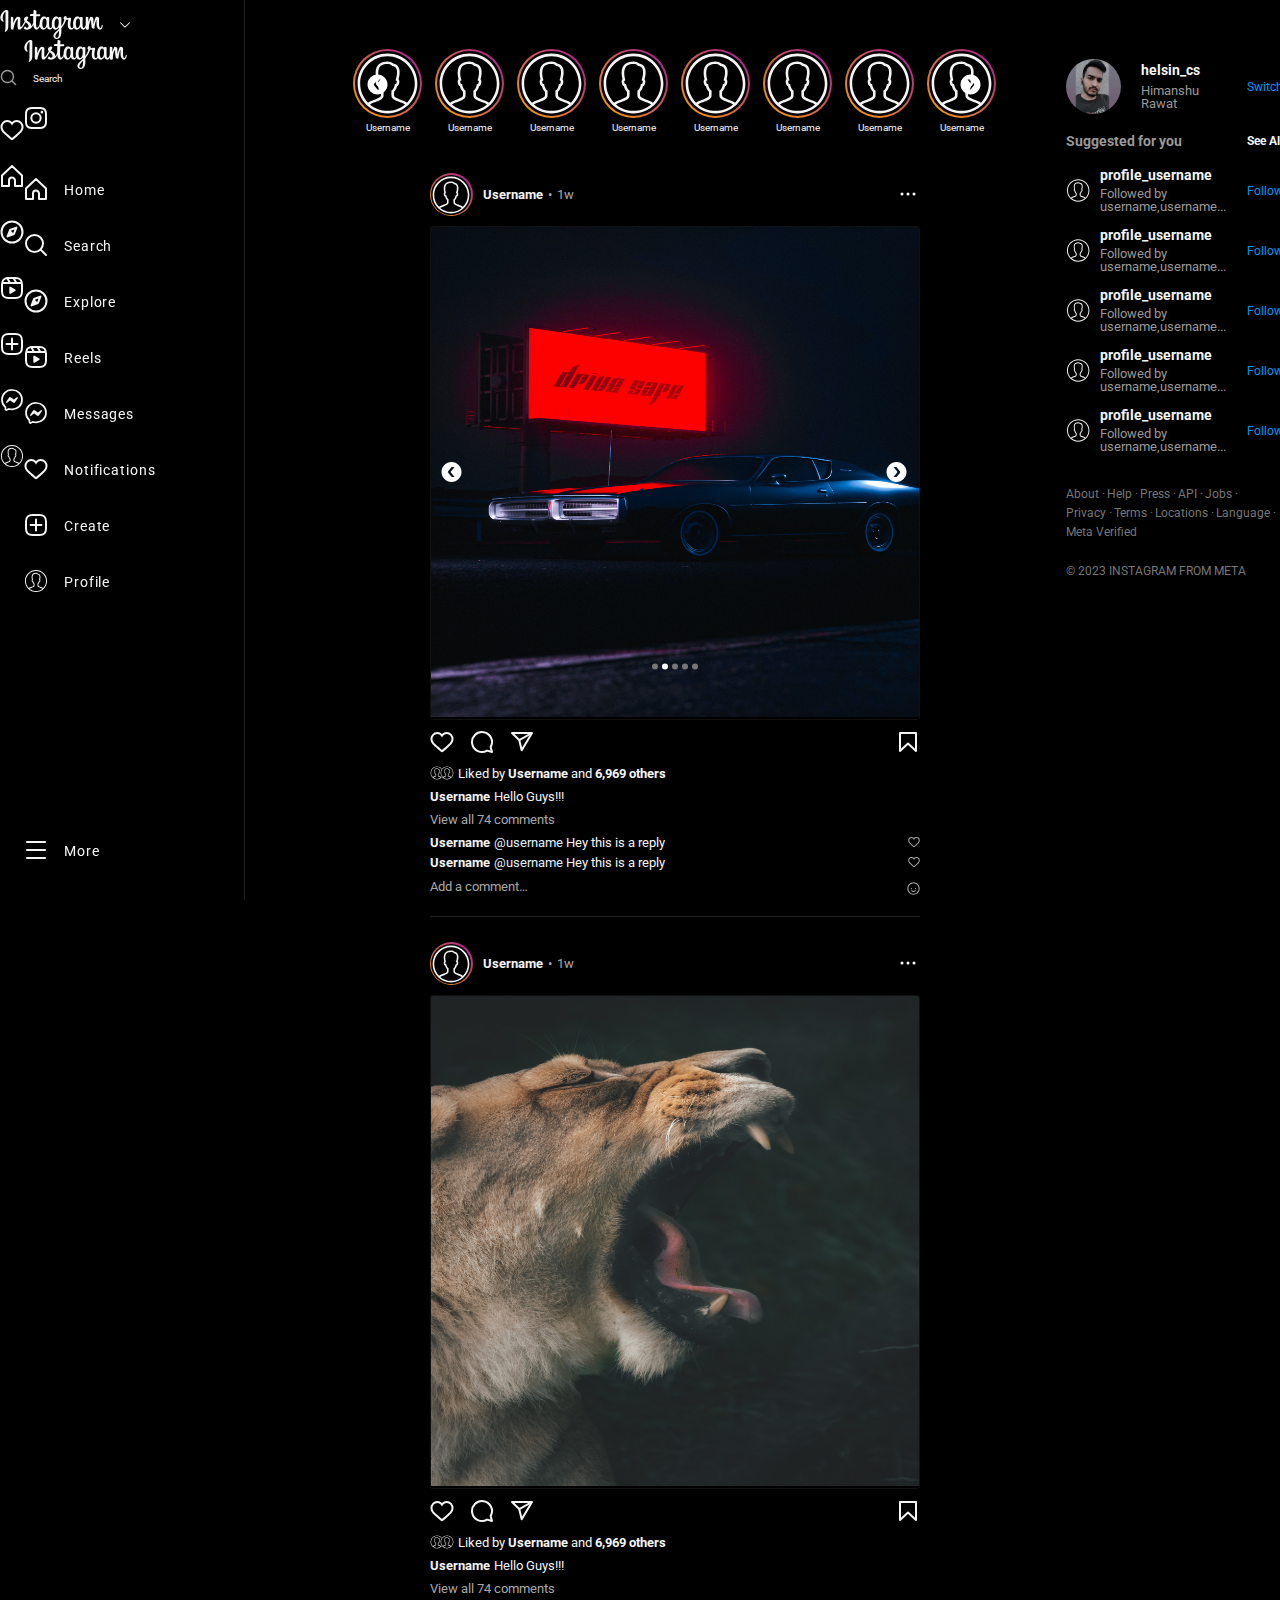
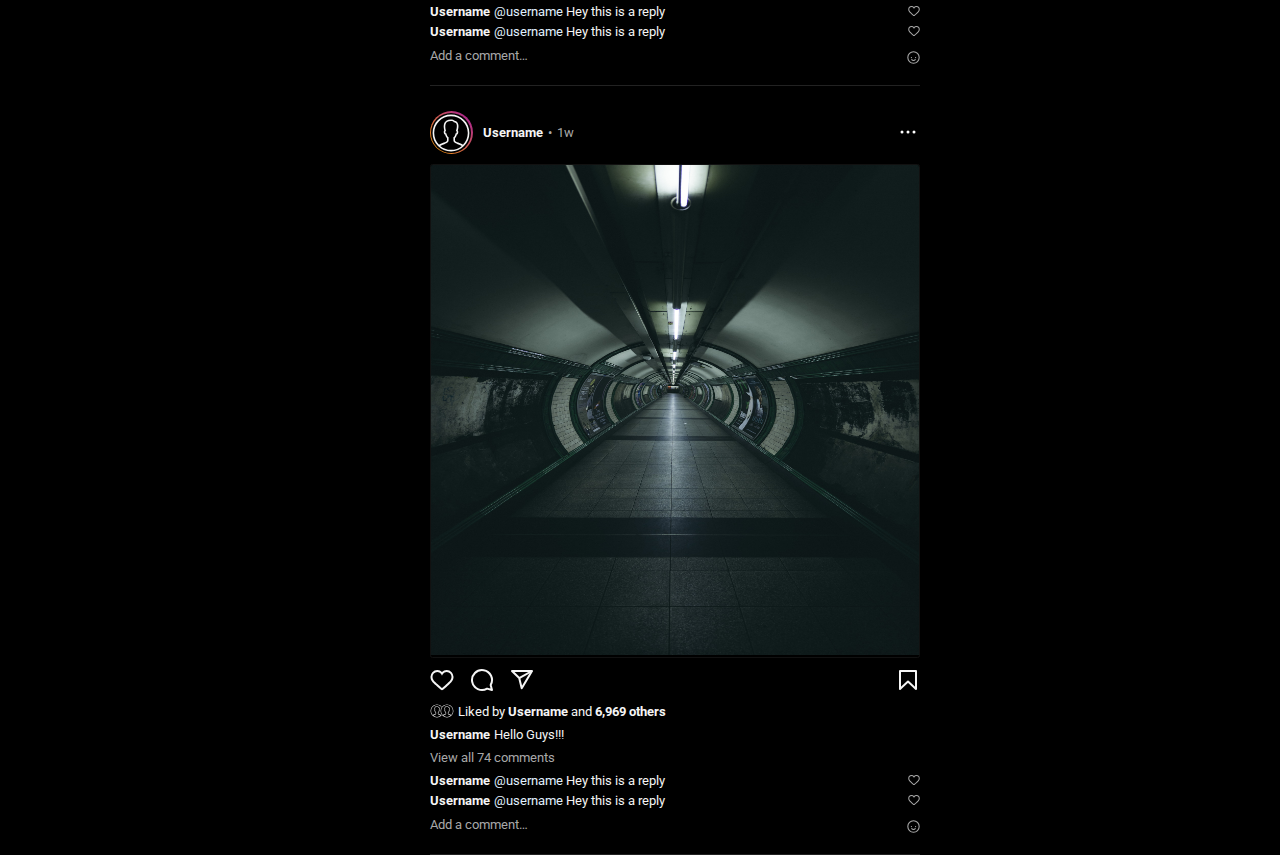
==== commit 0f672a49: "Add files via upload" ====
--- a/index.html
+++ b/index.html
@@ -13,6 +13,7 @@
     <!-- <link rel="stylesheet" href="css/general.css" /> -->
     <link rel="stylesheet" href="css/styles.css" />
     <link rel="stylesheet" href="css/homepage.css" />
+    <link rel="stylesheet" href="css/queries.css" />
     <title>Instagram</title>
   </head>
   <body>
@@ -34,6 +35,23 @@
               d="M37.82 4.11c-2.32.97-4.86 3.7-5.66 7.13-1.02 4.34 3.21 6.17 3.56 5.57.4-.7-.76-.94-1-3.2-.3-2.9 1.05-6.16 2.75-7.58.32-.27.3.1.3.78l-.06 14.46c0 3.1-.13 4.07-.36 5.04-.23.98-.6 1.64-.33 1.9.32.28 1.68-.4 2.46-1.5a8.13 8.13 0 0 0 1.33-4.58c.07-2.06.06-5.33.07-7.19 0-1.7.03-6.71-.03-9.72-.02-.74-2.07-1.51-3.03-1.1Zm82.13 14.48a9.42 9.42 0 0 1-.88 3.75c-.85 1.72-2.63 2.25-3.39-.22-.4-1.34-.43-3.59-.13-5.47.3-1.9 1.14-3.35 2.53-3.22 1.38.13 2.02 1.9 1.87 5.16ZM96.8 28.57c-.02 2.67-.44 5.01-1.34 5.7-1.29.96-3 .23-2.65-1.72.31-1.72 1.8-3.48 4-5.64l-.01 1.66Zm-.35-10a10.56 10.56 0 0 1-.88 3.77c-.85 1.72-2.64 2.25-3.39-.22-.5-1.69-.38-3.87-.13-5.25.33-1.78 1.12-3.44 2.53-3.44 1.38 0 2.06 1.5 1.87 5.14Zm-13.41-.02a9.54 9.54 0 0 1-.87 3.8c-.88 1.7-2.63 2.24-3.4-.23-.55-1.77-.36-4.2-.13-5.5.34-1.95 1.2-3.32 2.53-3.2 1.38.14 2.04 1.9 1.87 5.13Zm61.45 1.81c-.33 0-.49.35-.61.93-.44 2.02-.9 2.48-1.5 2.48-.66 0-1.26-1-1.42-3-.12-1.58-.1-4.48.06-7.37.03-.59-.14-1.17-1.73-1.75-.68-.25-1.68-.62-2.17.58a29.65 29.65 0 0 0-2.08 7.14c0 .06-.08.07-.1-.06-.07-.87-.26-2.46-.28-5.79 0-.65-.14-1.2-.86-1.65-.47-.3-1.88-.81-2.4-.2-.43.5-.94 1.87-1.47 3.48l-.74 2.2.01-4.88c0-.5-.34-.67-.45-.7a9.54 9.54 0 0 0-1.8-.37c-.48 0-.6.27-.6.67 0 .05-.08 4.65-.08 7.87v.46c-.27 1.48-1.14 3.49-2.09 3.49s-1.4-.84-1.4-4.68c0-2.24.07-3.21.1-4.83.02-.94.06-1.65.06-1.81-.01-.5-.87-.75-1.27-.85-.4-.09-.76-.13-1.03-.11-.4.02-.67.27-.67.62v.55a3.71 3.71 0 0 0-1.83-1.49c-1.44-.43-2.94-.05-4.07 1.53a9.31 9.31 0 0 0-1.66 4.73c-.16 1.5-.1 3.01.17 4.3-.33 1.44-.96 2.04-1.64 2.04-.99 0-1.7-1.62-1.62-4.4.06-1.84.42-3.13.82-4.99.17-.8.04-1.2-.31-1.6-.32-.37-1-.56-1.99-.33-.7.16-1.7.34-2.6.47 0 0 .05-.21.1-.6.23-2.03-1.98-1.87-2.69-1.22-.42.39-.7.84-.82 1.67-.17 1.3.9 1.91.9 1.91a22.22 22.22 0 0 1-3.4 7.23v-.7c-.01-3.36.03-6 .05-6.95.02-.94.06-1.63.06-1.8 0-.36-.22-.5-.66-.67-.4-.16-.86-.26-1.34-.3-.6-.05-.97.27-.96.65v.52a3.7 3.7 0 0 0-1.84-1.49c-1.44-.43-2.94-.05-4.07 1.53a10.1 10.1 0 0 0-1.66 4.72c-.15 1.57-.13 2.9.09 4.04-.23 1.13-.89 2.3-1.63 2.3-.95 0-1.5-.83-1.5-4.67 0-2.24.07-3.21.1-4.83.02-.94.06-1.65.06-1.81 0-.5-.87-.75-1.27-.85-.42-.1-.79-.13-1.06-.1-.37.02-.63.35-.63.6v.56a3.7 3.7 0 0 0-1.84-1.49c-1.44-.43-2.93-.04-4.07 1.53-.75 1.03-1.35 2.17-1.66 4.7a15.8 15.8 0 0 0-.12 2.04c-.3 1.81-1.61 3.9-2.68 3.9-.63 0-1.23-1.21-1.23-3.8 0-3.45.22-8.36.25-8.83l1.62-.03c.68 0 1.29.01 2.19-.04.45-.02.88-1.64.42-1.84-.21-.09-1.7-.17-2.3-.18-.5-.01-1.88-.11-1.88-.11s.13-3.26.16-3.6c.02-.3-.35-.44-.57-.53a7.77 7.77 0 0 0-1.53-.44c-.76-.15-1.1 0-1.17.64-.1.97-.15 3.82-.15 3.82-.56 0-2.47-.11-3.02-.11-.52 0-1.08 2.22-.36 2.25l3.2.09-.03 6.53v.47c-.53 2.73-2.37 4.2-2.37 4.2.4-1.8-.42-3.15-1.87-4.3-.54-.42-1.6-1.22-2.79-2.1 0 0 .69-.68 1.3-2.04.43-.96.45-2.06-.61-2.3-1.75-.41-3.2.87-3.63 2.25a2.61 2.61 0 0 0 .5 2.66l.15.19c-.4.76-.94 1.78-1.4 2.58-1.27 2.2-2.24 3.95-2.97 3.95-.58 0-.57-1.77-.57-3.43 0-1.43.1-3.58.19-5.8.03-.74-.34-1.16-.96-1.54a4.33 4.33 0 0 0-1.64-.69c-.7 0-2.7.1-4.6 5.57-.23.69-.7 1.94-.7 1.94l.04-6.57c0-.16-.08-.3-.27-.4a4.68 4.68 0 0 0-1.93-.54c-.36 0-.54.17-.54.5l-.07 10.3c0 .78.02 1.69.1 2.09.08.4.2.72.36.91.15.2.33.34.62.4.28.06 1.78.25 1.86-.32.1-.69.1-1.43.89-4.2 1.22-4.31 2.82-6.42 3.58-7.16.13-.14.28-.14.27.07l-.22 5.32c-.2 5.37.78 6.36 2.17 6.36 1.07 0 2.58-1.06 4.2-3.74l2.7-4.5 1.58 1.46c1.28 1.2 1.7 2.36 1.42 3.45-.21.83-1.02 1.7-2.44.86-.42-.25-.6-.44-1.01-.71-.23-.15-.57-.2-.78-.04-.53.4-.84.92-1.01 1.55-.17.61.45.94 1.09 1.22.55.25 1.74.47 2.5.5 2.94.1 5.3-1.42 6.94-5.34.3 3.38 1.55 5.3 3.72 5.3 1.45 0 2.91-1.88 3.55-3.72.18.75.45 1.4.8 1.96 1.68 2.65 4.93 2.07 6.56-.18.5-.69.58-.94.58-.94a3.07 3.07 0 0 0 2.94 2.87c1.1 0 2.23-.52 3.03-2.31.09.2.2.38.3.56 1.68 2.65 4.93 2.07 6.56-.18l.2-.28.05 1.4-1.5 1.37c-2.52 2.3-4.44 4.05-4.58 6.09-.18 2.6 1.93 3.56 3.53 3.69a4.5 4.5 0 0 0 4.04-2.11c.78-1.15 1.3-3.63 1.26-6.08l-.06-3.56a28.55 28.55 0 0 0 5.42-9.44s.93.01 1.92-.05c.32-.02.41.04.35.27-.07.28-1.25 4.84-.17 7.88.74 2.08 2.4 2.75 3.4 2.75 1.15 0 2.26-.87 2.85-2.17l.23.42c1.68 2.65 4.92 2.07 6.56-.18.37-.5.58-.94.58-.94.36 2.2 2.07 2.88 3.05 2.88 1.02 0 2-.42 2.78-2.28.03.82.08 1.49.16 1.7.05.13.34.3.56.37.93.34 1.88.18 2.24.11.24-.05.43-.25.46-.75.07-1.33.03-3.56.43-5.21.67-2.79 1.3-3.87 1.6-4.4.17-.3.36-.35.37-.03.01.64.04 2.52.3 5.05.2 1.86.46 2.96.65 3.3.57 1 1.27 1.05 1.83 1.05.36 0 1.12-.1 1.05-.73-.03-.31.02-2.22.7-4.96.43-1.79 1.15-3.4 1.41-4 .1-.21.15-.04.15 0-.06 1.22-.18 5.25.32 7.46.68 2.98 2.65 3.32 3.34 3.32 1.47 0 2.67-1.12 3.07-4.05.1-.7-.05-1.25-.48-1.25Z"
               fill="currentColor"
               fill-rule="evenodd"
+            ></path>
+          </svg>
+        </div>
+        <div class="Instagram-small-logo">
+          <svg
+            aria-label="Instagram"
+            class="x1lliihq x1n2onr6"
+            color="rgb(245, 245, 245)"
+            fill="rgb(245, 245, 245)"
+            height="24"
+            role="img"
+            viewBox="0 0 24 24"
+            width="24"
+          >
+            <title>Instagram</title>
+            <path
+              d="M12 2.982c2.937 0 3.285.011 4.445.064a6.087 6.087 0 0 1 2.042.379 3.408 3.408 0 0 1 1.265.823 3.408 3.408 0 0 1 .823 1.265 6.087 6.087 0 0 1 .379 2.042c.053 1.16.064 1.508.064 4.445s-.011 3.285-.064 4.445a6.087 6.087 0 0 1-.379 2.042 3.643 3.643 0 0 1-2.088 2.088 6.087 6.087 0 0 1-2.042.379c-1.16.053-1.508.064-4.445.064s-3.285-.011-4.445-.064a6.087 6.087 0 0 1-2.043-.379 3.408 3.408 0 0 1-1.264-.823 3.408 3.408 0 0 1-.823-1.265 6.087 6.087 0 0 1-.379-2.042c-.053-1.16-.064-1.508-.064-4.445s.011-3.285.064-4.445a6.087 6.087 0 0 1 .379-2.042 3.408 3.408 0 0 1 .823-1.265 3.408 3.408 0 0 1 1.265-.823 6.087 6.087 0 0 1 2.042-.379c1.16-.053 1.508-.064 4.445-.064M12 1c-2.987 0-3.362.013-4.535.066a8.074 8.074 0 0 0-2.67.511 5.392 5.392 0 0 0-1.949 1.27 5.392 5.392 0 0 0-1.269 1.948 8.074 8.074 0 0 0-.51 2.67C1.012 8.638 1 9.013 1 12s.013 3.362.066 4.535a8.074 8.074 0 0 0 .511 2.67 5.392 5.392 0 0 0 1.27 1.949 5.392 5.392 0 0 0 1.948 1.269 8.074 8.074 0 0 0 2.67.51C8.638 22.988 9.013 23 12 23s3.362-.013 4.535-.066a8.074 8.074 0 0 0 2.67-.511 5.625 5.625 0 0 0 3.218-3.218 8.074 8.074 0 0 0 .51-2.67C22.988 15.362 23 14.987 23 12s-.013-3.362-.066-4.535a8.074 8.074 0 0 0-.511-2.67 5.392 5.392 0 0 0-1.27-1.949 5.392 5.392 0 0 0-1.948-1.269 8.074 8.074 0 0 0-2.67-.51C15.362 1.012 14.987 1 12 1Zm0 5.351A5.649 5.649 0 1 0 17.649 12 5.649 5.649 0 0 0 12 6.351Zm0 9.316A3.667 3.667 0 1 1 15.667 12 3.667 3.667 0 0 1 12 15.667Zm5.872-10.859a1.32 1.32 0 1 0 1.32 1.32 1.32 1.32 0 0 0-1.32-1.32Z"
             ></path>
           </svg>
         </div>
@@ -362,6 +380,297 @@
           <!-- Create a popup not blur check website for it. -->
         </div>
       </div>
+      <div class="small-display-navbars">
+        <div class="upper-nav">
+          <div class="upper-navigation navigation">
+            <div class="Instagram-logo">
+              <svg
+                aria-label="Instagram"
+                class="_ab6-"
+                color="rgb(245, 245, 245)"
+                fill="rgb(245, 245, 245)"
+                height="29"
+                role="img"
+                viewBox="32 4 113 32"
+                width="103"
+              >
+                <path
+                  clip-rule="evenodd"
+                  d="M37.82 4.11c-2.32.97-4.86 3.7-5.66 7.13-1.02 4.34 3.21 6.17 3.56 5.57.4-.7-.76-.94-1-3.2-.3-2.9 1.05-6.16 2.75-7.58.32-.27.3.1.3.78l-.06 14.46c0 3.1-.13 4.07-.36 5.04-.23.98-.6 1.64-.33 1.9.32.28 1.68-.4 2.46-1.5a8.13 8.13 0 0 0 1.33-4.58c.07-2.06.06-5.33.07-7.19 0-1.7.03-6.71-.03-9.72-.02-.74-2.07-1.51-3.03-1.1Zm82.13 14.48a9.42 9.42 0 0 1-.88 3.75c-.85 1.72-2.63 2.25-3.39-.22-.4-1.34-.43-3.59-.13-5.47.3-1.9 1.14-3.35 2.53-3.22 1.38.13 2.02 1.9 1.87 5.16ZM96.8 28.57c-.02 2.67-.44 5.01-1.34 5.7-1.29.96-3 .23-2.65-1.72.31-1.72 1.8-3.48 4-5.64l-.01 1.66Zm-.35-10a10.56 10.56 0 0 1-.88 3.77c-.85 1.72-2.64 2.25-3.39-.22-.5-1.69-.38-3.87-.13-5.25.33-1.78 1.12-3.44 2.53-3.44 1.38 0 2.06 1.5 1.87 5.14Zm-13.41-.02a9.54 9.54 0 0 1-.87 3.8c-.88 1.7-2.63 2.24-3.4-.23-.55-1.77-.36-4.2-.13-5.5.34-1.95 1.2-3.32 2.53-3.2 1.38.14 2.04 1.9 1.87 5.13Zm61.45 1.81c-.33 0-.49.35-.61.93-.44 2.02-.9 2.48-1.5 2.48-.66 0-1.26-1-1.42-3-.12-1.58-.1-4.48.06-7.37.03-.59-.14-1.17-1.73-1.75-.68-.25-1.68-.62-2.17.58a29.65 29.65 0 0 0-2.08 7.14c0 .06-.08.07-.1-.06-.07-.87-.26-2.46-.28-5.79 0-.65-.14-1.2-.86-1.65-.47-.3-1.88-.81-2.4-.2-.43.5-.94 1.87-1.47 3.48l-.74 2.2.01-4.88c0-.5-.34-.67-.45-.7a9.54 9.54 0 0 0-1.8-.37c-.48 0-.6.27-.6.67 0 .05-.08 4.65-.08 7.87v.46c-.27 1.48-1.14 3.49-2.09 3.49s-1.4-.84-1.4-4.68c0-2.24.07-3.21.1-4.83.02-.94.06-1.65.06-1.81-.01-.5-.87-.75-1.27-.85-.4-.09-.76-.13-1.03-.11-.4.02-.67.27-.67.62v.55a3.71 3.71 0 0 0-1.83-1.49c-1.44-.43-2.94-.05-4.07 1.53a9.31 9.31 0 0 0-1.66 4.73c-.16 1.5-.1 3.01.17 4.3-.33 1.44-.96 2.04-1.64 2.04-.99 0-1.7-1.62-1.62-4.4.06-1.84.42-3.13.82-4.99.17-.8.04-1.2-.31-1.6-.32-.37-1-.56-1.99-.33-.7.16-1.7.34-2.6.47 0 0 .05-.21.1-.6.23-2.03-1.98-1.87-2.69-1.22-.42.39-.7.84-.82 1.67-.17 1.3.9 1.91.9 1.91a22.22 22.22 0 0 1-3.4 7.23v-.7c-.01-3.36.03-6 .05-6.95.02-.94.06-1.63.06-1.8 0-.36-.22-.5-.66-.67-.4-.16-.86-.26-1.34-.3-.6-.05-.97.27-.96.65v.52a3.7 3.7 0 0 0-1.84-1.49c-1.44-.43-2.94-.05-4.07 1.53a10.1 10.1 0 0 0-1.66 4.72c-.15 1.57-.13 2.9.09 4.04-.23 1.13-.89 2.3-1.63 2.3-.95 0-1.5-.83-1.5-4.67 0-2.24.07-3.21.1-4.83.02-.94.06-1.65.06-1.81 0-.5-.87-.75-1.27-.85-.42-.1-.79-.13-1.06-.1-.37.02-.63.35-.63.6v.56a3.7 3.7 0 0 0-1.84-1.49c-1.44-.43-2.93-.04-4.07 1.53-.75 1.03-1.35 2.17-1.66 4.7a15.8 15.8 0 0 0-.12 2.04c-.3 1.81-1.61 3.9-2.68 3.9-.63 0-1.23-1.21-1.23-3.8 0-3.45.22-8.36.25-8.83l1.62-.03c.68 0 1.29.01 2.19-.04.45-.02.88-1.64.42-1.84-.21-.09-1.7-.17-2.3-.18-.5-.01-1.88-.11-1.88-.11s.13-3.26.16-3.6c.02-.3-.35-.44-.57-.53a7.77 7.77 0 0 0-1.53-.44c-.76-.15-1.1 0-1.17.64-.1.97-.15 3.82-.15 3.82-.56 0-2.47-.11-3.02-.11-.52 0-1.08 2.22-.36 2.25l3.2.09-.03 6.53v.47c-.53 2.73-2.37 4.2-2.37 4.2.4-1.8-.42-3.15-1.87-4.3-.54-.42-1.6-1.22-2.79-2.1 0 0 .69-.68 1.3-2.04.43-.96.45-2.06-.61-2.3-1.75-.41-3.2.87-3.63 2.25a2.61 2.61 0 0 0 .5 2.66l.15.19c-.4.76-.94 1.78-1.4 2.58-1.27 2.2-2.24 3.95-2.97 3.95-.58 0-.57-1.77-.57-3.43 0-1.43.1-3.58.19-5.8.03-.74-.34-1.16-.96-1.54a4.33 4.33 0 0 0-1.64-.69c-.7 0-2.7.1-4.6 5.57-.23.69-.7 1.94-.7 1.94l.04-6.57c0-.16-.08-.3-.27-.4a4.68 4.68 0 0 0-1.93-.54c-.36 0-.54.17-.54.5l-.07 10.3c0 .78.02 1.69.1 2.09.08.4.2.72.36.91.15.2.33.34.62.4.28.06 1.78.25 1.86-.32.1-.69.1-1.43.89-4.2 1.22-4.31 2.82-6.42 3.58-7.16.13-.14.28-.14.27.07l-.22 5.32c-.2 5.37.78 6.36 2.17 6.36 1.07 0 2.58-1.06 4.2-3.74l2.7-4.5 1.58 1.46c1.28 1.2 1.7 2.36 1.42 3.45-.21.83-1.02 1.7-2.44.86-.42-.25-.6-.44-1.01-.71-.23-.15-.57-.2-.78-.04-.53.4-.84.92-1.01 1.55-.17.61.45.94 1.09 1.22.55.25 1.74.47 2.5.5 2.94.1 5.3-1.42 6.94-5.34.3 3.38 1.55 5.3 3.72 5.3 1.45 0 2.91-1.88 3.55-3.72.18.75.45 1.4.8 1.96 1.68 2.65 4.93 2.07 6.56-.18.5-.69.58-.94.58-.94a3.07 3.07 0 0 0 2.94 2.87c1.1 0 2.23-.52 3.03-2.31.09.2.2.38.3.56 1.68 2.65 4.93 2.07 6.56-.18l.2-.28.05 1.4-1.5 1.37c-2.52 2.3-4.44 4.05-4.58 6.09-.18 2.6 1.93 3.56 3.53 3.69a4.5 4.5 0 0 0 4.04-2.11c.78-1.15 1.3-3.63 1.26-6.08l-.06-3.56a28.55 28.55 0 0 0 5.42-9.44s.93.01 1.92-.05c.32-.02.41.04.35.27-.07.28-1.25 4.84-.17 7.88.74 2.08 2.4 2.75 3.4 2.75 1.15 0 2.26-.87 2.85-2.17l.23.42c1.68 2.65 4.92 2.07 6.56-.18.37-.5.58-.94.58-.94.36 2.2 2.07 2.88 3.05 2.88 1.02 0 2-.42 2.78-2.28.03.82.08 1.49.16 1.7.05.13.34.3.56.37.93.34 1.88.18 2.24.11.24-.05.43-.25.46-.75.07-1.33.03-3.56.43-5.21.67-2.79 1.3-3.87 1.6-4.4.17-.3.36-.35.37-.03.01.64.04 2.52.3 5.05.2 1.86.46 2.96.65 3.3.57 1 1.27 1.05 1.83 1.05.36 0 1.12-.1 1.05-.73-.03-.31.02-2.22.7-4.96.43-1.79 1.15-3.4 1.41-4 .1-.21.15-.04.15 0-.06 1.22-.18 5.25.32 7.46.68 2.98 2.65 3.32 3.34 3.32 1.47 0 2.67-1.12 3.07-4.05.1-.7-.05-1.25-.48-1.25Z"
+                  fill="currentColor"
+                  fill-rule="evenodd"
+                ></path>
+              </svg>
+              <svg aria-label="Down chevron icon" class="x1lliihq x1n2onr6" color="rgb(245, 245, 245)" fill="rgb(245, 245, 245)" height="12" role="img" viewBox="0 0 24 24" width="12"><title>Down chevron icon</title><path d="M12 17.502a1 1 0 0 1-.707-.293l-9-9.004a1 1 0 0 1 1.414-1.414L12 15.087l8.293-8.296a1 1 0 0 1 1.414 1.414l-9 9.004a1 1 0 0 1-.707.293Z"></path></svg>
+            </div>
+            <div class="nav-search">
+              <div class="nav-svg">
+                <svg
+                  aria-label="Search"
+                  class="SVG-small"
+                  color="rgb(153, 153, 153)"
+                  fill="rgb(153, 153, 153)"
+                  height="17"
+                  role="img"
+                  viewBox="0 0 24 24"
+                  width="17"
+                >
+                  <path
+                    d="M19 10.5A8.5 8.5 0 1 1 10.5 2a8.5 8.5 0 0 1 8.5 8.5Z"
+                    fill="none"
+                    stroke="currentColor"
+                    stroke-linecap="round"
+                    stroke-linejoin="round"
+                    stroke-width="2"
+                  ></path>
+                  <line
+                    fill="none"
+                    stroke="currentColor"
+                    stroke-linecap="round"
+                    stroke-linejoin="round"
+                    stroke-width="2"
+                    x1="16.511"
+                    x2="22"
+                    y1="16.511"
+                    y2="22"
+                  ></line>
+                </svg>
+              </div>
+              <div class="Text-small">Search</div>
+            </div>
+            <div class="nav-notifications">
+              <div class="nav-svg">
+                <svg
+                  aria-label="Notifications"
+                  class="_ab6-"
+                  color="rgb(245, 245, 245)"
+                  fill="rgb(245, 245, 245)"
+                  height="24"
+                  role="img"
+                  viewBox="0 0 24 24"
+                  width="24"
+                >
+                  <path
+                    d="M16.792 3.904A4.989 4.989 0 0 1 21.5 9.122c0 3.072-2.652 4.959-5.197 7.222-2.512 2.243-3.865 3.469-4.303 3.752-.477-.309-2.143-1.823-4.303-3.752C5.141 14.072 2.5 12.167 2.5 9.122a4.989 4.989 0 0 1 4.708-5.218 4.21 4.21 0 0 1 3.675 1.941c.84 1.175.98 1.763 1.12 1.763s.278-.588 1.11-1.766a4.17 4.17 0 0 1 3.679-1.938m0-2a6.04 6.04 0 0 0-4.797 2.127 6.052 6.052 0 0 0-4.787-2.127A6.985 6.985 0 0 0 .5 9.122c0 3.61 2.55 5.827 5.015 7.97.283.246.569.494.853.747l1.027.918a44.998 44.998 0 0 0 3.518 3.018 2 2 0 0 0 2.174 0 45.263 45.263 0 0 0 3.626-3.115l.922-.824c.293-.26.59-.519.885-.774 2.334-2.025 4.98-4.32 4.98-7.94a6.985 6.985 0 0 0-6.708-7.218Z"
+                  ></path>
+                </svg>
+              </div>
+            </div>
+          </div>
+        </div>
+        <div class="lower-nav">
+          <nav class="navigation">
+          <div class="nav-home">
+            <div class="nav-svg">
+              <svg
+                aria-label="Home"
+                class="_ab6-"
+                color="rgb(245, 245, 245)"
+                fill="rgb(245, 245, 245)"
+                height="24"
+                role="img"
+                viewBox="0 0 24 24"
+                width="24"
+              >
+                <path
+                  d="M9.005 16.545a2.997 2.997 0 0 1 2.997-2.997A2.997 2.997 0 0 1 15 16.545V22h7V11.543L12 2 2 11.543V22h7.005Z"
+                  fill="none"
+                  stroke="currentColor"
+                  stroke-linejoin="round"
+                  stroke-width="2"
+                ></path>
+              </svg>
+            </div>
+          </div>
+          <div class="nav-explore">
+            <div class="nav-svg">
+              <svg
+                aria-label="Explore"
+                class="_ab6-"
+                color="rgb(245, 245, 245)"
+                fill="rgb(245, 245, 245)"
+                height="24"
+                role="img"
+                viewBox="0 0 24 24"
+                width="24"
+              >
+                <polygon
+                  fill="none"
+                  points="13.941 13.953 7.581 16.424 10.06 10.056 16.42 7.585 13.941 13.953"
+                  stroke="currentColor"
+                  stroke-linecap="round"
+                  stroke-linejoin="round"
+                  stroke-width="2"
+                ></polygon>
+                <polygon
+                  fill-rule="evenodd"
+                  points="10.06 10.056 13.949 13.945 7.581 16.424 10.06 10.056"
+                ></polygon>
+                <circle
+                  cx="12.001"
+                  cy="12.005"
+                  fill="none"
+                  r="10.5"
+                  stroke="currentColor"
+                  stroke-linecap="round"
+                  stroke-linejoin="round"
+                  stroke-width="2"
+                ></circle>
+              </svg>
+            </div>
+          </div>
+          <div class="nav-reels">
+            <div class="nav-svg">
+              <svg
+                aria-label="Reels"
+                class="_ab6-"
+                color="rgb(245, 245, 245)"
+                fill="rgb(245, 245, 245)"
+                height="24"
+                role="img"
+                viewBox="0 0 24 24"
+                width="24"
+              >
+                <line
+                  fill="none"
+                  stroke="currentColor"
+                  stroke-linejoin="round"
+                  stroke-width="2"
+                  x1="2.049"
+                  x2="21.95"
+                  y1="7.002"
+                  y2="7.002"
+                ></line>
+                <line
+                  fill="none"
+                  stroke="currentColor"
+                  stroke-linecap="round"
+                  stroke-linejoin="round"
+                  stroke-width="2"
+                  x1="13.504"
+                  x2="16.362"
+                  y1="2.001"
+                  y2="7.002"
+                ></line>
+                <line
+                  fill="none"
+                  stroke="currentColor"
+                  stroke-linecap="round"
+                  stroke-linejoin="round"
+                  stroke-width="2"
+                  x1="7.207"
+                  x2="10.002"
+                  y1="2.11"
+                  y2="7.002"
+                ></line>
+                <path
+                  d="M2 12.001v3.449c0 2.849.698 4.006 1.606 4.945.94.908 2.098 1.607 4.946 1.607h6.896c2.848 0 4.006-.699 4.946-1.607.908-.939 1.606-2.096 1.606-4.945V8.552c0-2.848-.698-4.006-1.606-4.945C19.454 2.699 18.296 2 15.448 2H8.552c-2.848 0-4.006.699-4.946 1.607C2.698 4.546 2 5.704 2 8.552Z"
+                  fill="none"
+                  stroke="currentColor"
+                  stroke-linecap="round"
+                  stroke-linejoin="round"
+                  stroke-width="2"
+                ></path>
+                <path
+                  d="M9.763 17.664a.908.908 0 0 1-.454-.787V11.63a.909.909 0 0 1 1.364-.788l4.545 2.624a.909.909 0 0 1 0 1.575l-4.545 2.624a.91.91 0 0 1-.91 0Z"
+                  fill-rule="evenodd"
+                ></path>
+              </svg>
+            </div>
+          </div>
+          <div class="nav-create">
+            <div class="nav-svg">
+              <svg
+                aria-label="New post"
+                class="_ab6-"
+                color="rgb(245, 245, 245)"
+                fill="rgb(245, 245, 245)"
+                height="24"
+                role="img"
+                viewBox="0 0 24 24"
+                width="24"
+              >
+                <path
+                  d="M2 12v3.45c0 2.849.698 4.005 1.606 4.944.94.909 2.098 1.608 4.946 1.608h6.896c2.848 0 4.006-.7 4.946-1.608C21.302 19.455 22 18.3 22 15.45V8.552c0-2.849-.698-4.006-1.606-4.945C19.454 2.7 18.296 2 15.448 2H8.552c-2.848 0-4.006.699-4.946 1.607C2.698 4.547 2 5.703 2 8.552Z"
+                  fill="none"
+                  stroke="currentColor"
+                  stroke-linecap="round"
+                  stroke-linejoin="round"
+                  stroke-width="2"
+                ></path>
+                <line
+                  fill="none"
+                  stroke="currentColor"
+                  stroke-linecap="round"
+                  stroke-linejoin="round"
+                  stroke-width="2"
+                  x1="6.545"
+                  x2="17.455"
+                  y1="12.001"
+                  y2="12.001"
+                ></line>
+                <line
+                  fill="none"
+                  stroke="currentColor"
+                  stroke-linecap="round"
+                  stroke-linejoin="round"
+                  stroke-width="2"
+                  x1="12.003"
+                  x2="12.003"
+                  y1="6.545"
+                  y2="17.455"
+                ></line>
+              </svg>
+            </div>
+          </div>
+          <div class="nav-messages">
+            <div class="nav-svg">
+              <svg
+                aria-label="Messenger"
+                class="_ab6-"
+                color="rgb(245, 245, 245)"
+                fill="rgb(245, 245, 245)"
+                height="24"
+                role="img"
+                viewBox="0 0 24 24"
+                width="24"
+              >
+                <path
+                  d="M12.003 2.001a9.705 9.705 0 1 1 0 19.4 10.876 10.876 0 0 1-2.895-.384.798.798 0 0 0-.533.04l-1.984.876a.801.801 0 0 1-1.123-.708l-.054-1.78a.806.806 0 0 0-.27-.569 9.49 9.49 0 0 1-3.14-7.175 9.65 9.65 0 0 1 10-9.7Z"
+                  fill="none"
+                  stroke="currentColor"
+                  stroke-miterlimit="10"
+                  stroke-width="1.739"
+                ></path>
+                <path
+                  d="M17.79 10.132a.659.659 0 0 0-.962-.873l-2.556 2.05a.63.63 0 0 1-.758.002L11.06 9.47a1.576 1.576 0 0 0-2.277.42l-2.567 3.98a.659.659 0 0 0 .961.875l2.556-2.049a.63.63 0 0 1 .759-.002l2.452 1.84a1.576 1.576 0 0 0 2.278-.42Z"
+                  fill-rule="evenodd"
+                ></path>
+              </svg>
+            </div>
+          </div>
+          <div class="nav-profile">
+            <div class="nav-svg nav-profile-img">
+              <!-- image from db. Putting temperory right now -->
+              <svg
+                xmlns="http://www.w3.org/2000/svg"
+                class="_ab6-"
+                color="rgb(245, 245, 245)"
+                fill="rgb(245, 245, 245)"
+                height="24"
+                role="img"
+                viewBox="0 0 50 50"
+                width="24"
+              >
+                <path
+                  d="M 25 2.0078125 C 12.309296 2.0078125 2.0000002 12.317108 2 25.007812 C 2 37.698518 12.309295 48.007812 25 48.007812 C 37.690705 48.007812 48 37.698518 48 25.007812 C 48 12.317108 37.690704 2.0078125 25 2.0078125 z M 25 4.0078125 C 36.609824 4.0078125 46 13.397988 46 25.007812 C 46 30.740509 43.703999 35.925856 39.988281 39.712891 C 38.158498 38.369571 35.928049 37.69558 34.039062 37.023438 C 32.975192 36.644889 32.018651 36.269758 31.320312 35.851562 C 30.651504 35.451051 30.280089 35.039466 30.083984 34.566406 C 29.992134 33.419545 30.010738 32.496253 30.017578 31.40625 C 30.13873 31.285594 30.294155 31.200823 30.417969 31.054688 C 30.709957 30.710058 31.007253 30.29128 31.291016 29.820312 C 31.777604 29.012711 32.131673 28.024913 32.330078 27.023438 C 32.63305 26.869 32.956699 26.835578 33.203125 26.521484 C 33.658098 25.941577 33.965233 25.125482 34.101562 23.988281 C 34.222454 22.984232 33.898957 22.29366 33.482422 21.763672 C 33.930529 20.298851 34.48532 17.969341 34.296875 15.558594 C 34.193203 14.232288 33.859467 12.897267 33.056641 11.787109 C 32.290173 10.727229 31.045786 9.9653642 29.453125 9.6894531 C 28.441568 8.5409775 26.834704 8 24.914062 8 L 24.904297 8 L 24.896484 8 C 20.593741 8.078993 17.817552 9.8598398 16.628906 12.576172 C 15.498615 15.159149 15.741603 18.37477 16.552734 21.722656 C 16.116708 22.25268 15.775146 22.95643 15.898438 23.988281 C 16.035282 25.125098 16.34224 25.94153 16.796875 26.521484 C 17.043118 26.835604 17.366808 26.868911 17.669922 27.023438 C 17.868296 28.024134 18.222437 29.01059 18.708984 29.818359 C 18.992747 30.289465 19.289737 30.707821 19.582031 31.052734 C 19.705876 31.198874 19.861128 31.285522 19.982422 31.40625 C 19.988922 32.49568 20.007396 33.418614 19.916016 34.566406 C 19.720294 35.037723 19.34937 35.449526 18.681641 35.851562 C 17.984409 36.271364 17.029015 36.648577 15.966797 37.029297 C 14.079805 37.705631 11.85061 38.384459 10.015625 39.716797 C 6.2976298 35.929423 4 30.742497 4 25.007812 C 4.0000002 13.397989 13.390176 4.0078125 25 4.0078125 z M 24.921875 10.001953 C 26.766001 10.003853 27.92628 10.549863 28.244141 11.107422 L 28.488281 11.535156 L 28.974609 11.601562 C 30.230788 11.776108 30.932655 12.263579 31.435547 12.958984 C 31.938439 13.654389 32.217535 14.624895 32.302734 15.714844 C 32.473134 17.894741 31.849129 20.468905 31.453125 21.660156 L 31.201172 22.416016 L 31.882812 22.830078 C 31.813472 22.787858 32.203297 23.018609 32.115234 23.75 C 32.008564 24.639799 31.781184 25.093017 31.628906 25.287109 C 31.476629 25.481202 31.411442 25.45641 31.427734 25.455078 L 30.603516 25.523438 L 30.515625 26.345703 C 30.440195 27.052169 30.04285 28.015793 29.578125 28.787109 C 29.345762 29.172767 29.098543 29.516317 28.890625 29.761719 C 28.682707 30.00712 28.461282 30.159117 28.544922 30.115234 L 28.009766 30.394531 L 28.009766 31 C 28.009766 32.324321 27.955813 33.407291 28.095703 34.949219 L 28.107422 35.082031 L 28.154297 35.207031 C 28.547829 36.266071 29.369275 37.013258 30.292969 37.566406 C 31.216662 38.119555 32.276387 38.519377 33.369141 38.908203 C 35.170096 39.549023 37.047465 40.179657 38.478516 41.111328 C 34.832228 44.16545 30.135566 46.007812 25 46.007812 C 19.866422 46.007812 15.171083 44.167232 11.525391 41.115234 C 12.964568 40.188909 14.844735 39.556492 16.642578 38.912109 C 17.73461 38.520704 18.79156 38.119183 19.712891 37.564453 C 20.634221 37.009723 21.452728 36.262662 21.845703 35.207031 L 21.892578 35.082031 L 21.904297 34.949219 C 22.043042 33.408482 21.990234 32.325309 21.990234 31 L 21.990234 30.394531 L 21.455078 30.113281 C 21.538828 30.157091 21.317362 30.005196 21.109375 29.759766 C 20.901388 29.514336 20.654237 29.172879 20.421875 28.787109 C 19.957151 28.015571 19.559775 27.05118 19.484375 26.345703 L 19.396484 25.523438 L 18.572266 25.455078 C 18.587716 25.456378 18.523206 25.481158 18.371094 25.287109 C 18.218979 25.093064 17.991921 24.640183 17.884766 23.75 C 17.797356 23.01846 18.191557 22.784891 18.117188 22.830078 L 18.751953 22.445312 L 18.566406 21.724609 C 17.705952 18.412902 17.575833 15.399621 18.460938 13.376953 C 19.345167 11.356284 21.116417 10.074289 24.921875 10.001953 z"
+                />
+              </svg>
+            </div>
+          </div>
+          </nav>
+        </div>
+      </div>
       <div class="popup-more-options" style="display: none">
         <div class="More-Options">
           <div class="account-setting">
@@ -977,7 +1286,7 @@
               </div>
               <div class="add-comments-tab">
                 <form>
-                  <span 
+                  <span
                     role="textbox"
                     aria-label="Add a comment…"
                     class="add-comments-textarea"
@@ -1237,7 +1546,7 @@
               </div>
               <div class="add-comments-tab">
                 <form>
-                  <span 
+                  <span
                     role="textbox"
                     aria-label="Add a comment…"
                     class="add-comments-textarea"
@@ -1497,7 +1806,7 @@
               </div>
               <div class="add-comments-tab">
                 <form>
-                  <span 
+                  <span
                     role="textbox"
                     aria-label="Add a comment…"
                     class="add-comments-textarea"
--- a/css/homepage.css
+++ b/css/homepage.css
@@ -6,6 +6,7 @@
   display: grid;
   grid-template-columns: 3fr 2fr;
   margin-top: 4.9rem;
+  column-gap: 7rem; /* added to make the box perfect for inherited elements to fit */
 }
 
 .top-status-tray {
@@ -72,8 +73,262 @@
   transform: rotate(90deg);
 }
 
+/* Main Content */
+
+.main-content-tabs {
+  display: flex;
+  flex-direction: column;
+  align-items: center;
+  margin-top: 4rem;
+  font-size: 1.2rem;
+  gap: 2.5rem;
+}
+
+.content-card {
+  display: flex;
+  flex-direction: column;
+  gap: 1rem;
+  width: 49rem;
+  border-bottom: 1px solid #222;
+  font-size: 1.3rem;
+}
+
+.user-definition {
+  display: flex;
+  align-items: center;
+  gap: 1rem;
+}
+
+.content-status-home{
+  width: 4rem;
+  height: 4rem;
+}
+
+.content-status-click{
+  width: 4.3rem;
+  height: 4.3rem;
+  padding: 1.5px;
+  cursor: pointer;
+}
+
+.content-username-header{
+  display: flex;
+  gap: 0.5rem;
+  align-items: center;
+}
+
+.user-definition p{
+  color:rgb(168, 168, 168);
+}
+
+.content-usename{
+  font-size: 1.3rem;
+  font-weight: bold;
+  cursor: pointer;
+}
+
+.content-usename:hover{
+  color: rgb(168, 168, 168);
+}
+
+/* .content-usename::after {
+  color: rgb(168, 168, 168);
+  content: "•";
+  margin: 0 0.5rem 0 0.5rem;
+} */
+
+.user-definition > :last-child {
+  margin-left: auto;
+  cursor: pointer;
+}
+
+.more-options-button:hover {
+  fill: rgb(168, 168, 168);
+}
+
+.content{
+  border-radius: 0.25rem;
+  border: 1px solid #111;
+  overflow: hidden;
+  position: relative;
+}
+
+.content-content{
+  width: 49rem;
+  height: 49rem;
+}
+
+.content-arrow{
+  top: 50%;
+  transform: translate(-2%, -50%);
+}
+
+.number-of-photos{
+  position: absolute;
+  display: flex;
+  gap: 0.4rem;
+  bottom: 10%;
+  left: 50%;
+  transform: translate(-50%,-10%);
+}
+
+.selected-photo{
+  background-color: white;
+  width: 0.6rem;
+  height: 0.6rem;
+  border-radius: 50%;
+}
+
+.remaining-photo{
+  background-color: #777;
+  width: 0.6rem;
+  border-radius: 50%;
+}
+
+.interaction-icons{
+  display: flex;
+  gap: 1.6rem;
+}
+
+.interactions{
+  cursor: pointer;
+}
+
+.interaction-icon:hover{
+  color: rgb(168, 168, 168);
+  fill: rgb(168, 168, 168);
+}
+
+.interaction-icons > :last-child{
+  margin-left: auto;
+}
+
+.selectable-interaction-icon:active{
+  fill: white;
+}
+
+.selectable-interaction-icon-heart:active{
+  color: rgb(255, 48, 64);
+  fill: rgb(255, 48, 64);
+}
+
+.liked-by{
+  display: flex;
+  align-items: center;
+  gap: 0.8rem;
+}
+
+.liked-people{
+  display: flex;
+  align-items: center;
+}
+
+.liked-people-img{
+  background-color: black;
+  margin-right: -0.4rem;
+  border-radius: 50%;
+  width: 1.4rem;
+  height: 1.4rem;
+}
+
+.liked-by-text{
+  word-wrap: break-word;
+}
+
+.liked-by-text strong{
+  cursor: pointer;
+}
+
+.caption{
+  display: flex;
+  gap: 0.4rem;
+}
+
+.username-content{
+  font-size: 1.3rem;
+  cursor: pointer;
+}
+
+.caption-text{
+  word-wrap: break-word;
+}
+
+.all-comments{
+  color: rgb(168, 168, 168);
+}
+
+.all-comments a{
+  cursor: pointer;
+}
+
+.top-rated-comment-replies{
+  display: flex;
+  flex-direction: column;
+  gap: 0.6rem;
+}
+
+.showcase-reply{
+  display: flex;
+  gap: 0.4rem;
+}
+
+.showcase-reply > :last-child{
+  margin-left: auto;
+}
+
+.featured-username{
+  font-weight: bold;
+}
+
+.showcase-reply p a{
+  color: rgb(224, 241, 255);
+  cursor: pointer;
+}
+
+.featured-like-button:hover{
+  fill: rgb(54, 54, 54);
+  cursor: pointer;
+}
+
+.add-comments-tab{
+  margin-bottom: 1.8rem;
+}
+
+.add-comments-tab form{
+  display: flex;
+  align-items: center;
+}
+
+.add-comments-textarea[contenteditable]:empty::before{
+  content: "Add a comment…";
+  color: rgb(168, 168, 168);
+}
+
+.add-comments-textarea{
+  font-family: "Roboto", Arial, sans-serif;
+  resize: none;
+  background-color: transparent;
+  color: #f5f5f5;
+  width: 96%;
+  outline: none; 
+  border: none;
+  min-height: 1.8rem;;
+  height: auto;
+}
+
+.emoji-selector{
+  margin-left: auto;
+  cursor: pointer;
+}
+
+.emoji-selector-svg:hover{
+  fill: rgb(54, 54, 54);
+}
+
+/* Aside */
+
 .aside-right-tray {
-  max-width: 32rem;
+  max-width: 33rem;
   margin-top: 1rem;
 }
 
@@ -92,6 +347,7 @@
 
 .my-aside-profile img {
   border-radius: 50%;
+  cursor: pointer;
 }
 
 .all-names {
@@ -151,6 +407,11 @@
 .suggest-profile-dp {
   width: 3.5rem;
   height: 3.5rem;
+  cursor: pointer;
+}
+
+.clickable-username{
+  cursor: pointer;
 }
 
 .name-or-mutual_followers {
@@ -178,8 +439,9 @@
   color: #777;
 }
 
-.Links-to-navigate ul li{
-    margin-bottom: 0.7rem;
+.Links-to-navigate ul li {
+  display: inline-block;
+  margin-bottom: 0.7rem;
 }
 
 .Links-to-navigate ul li:hover {
@@ -193,7 +455,7 @@
 
 .aside-nav-links li:not(:last-child)::after {
   content: "\00B7";
-  margin: 0 0.25em 0 0.25em;
+  margin: 0 0.25rem 0 0.25rem;
 }
 
 .aside-nav-links {
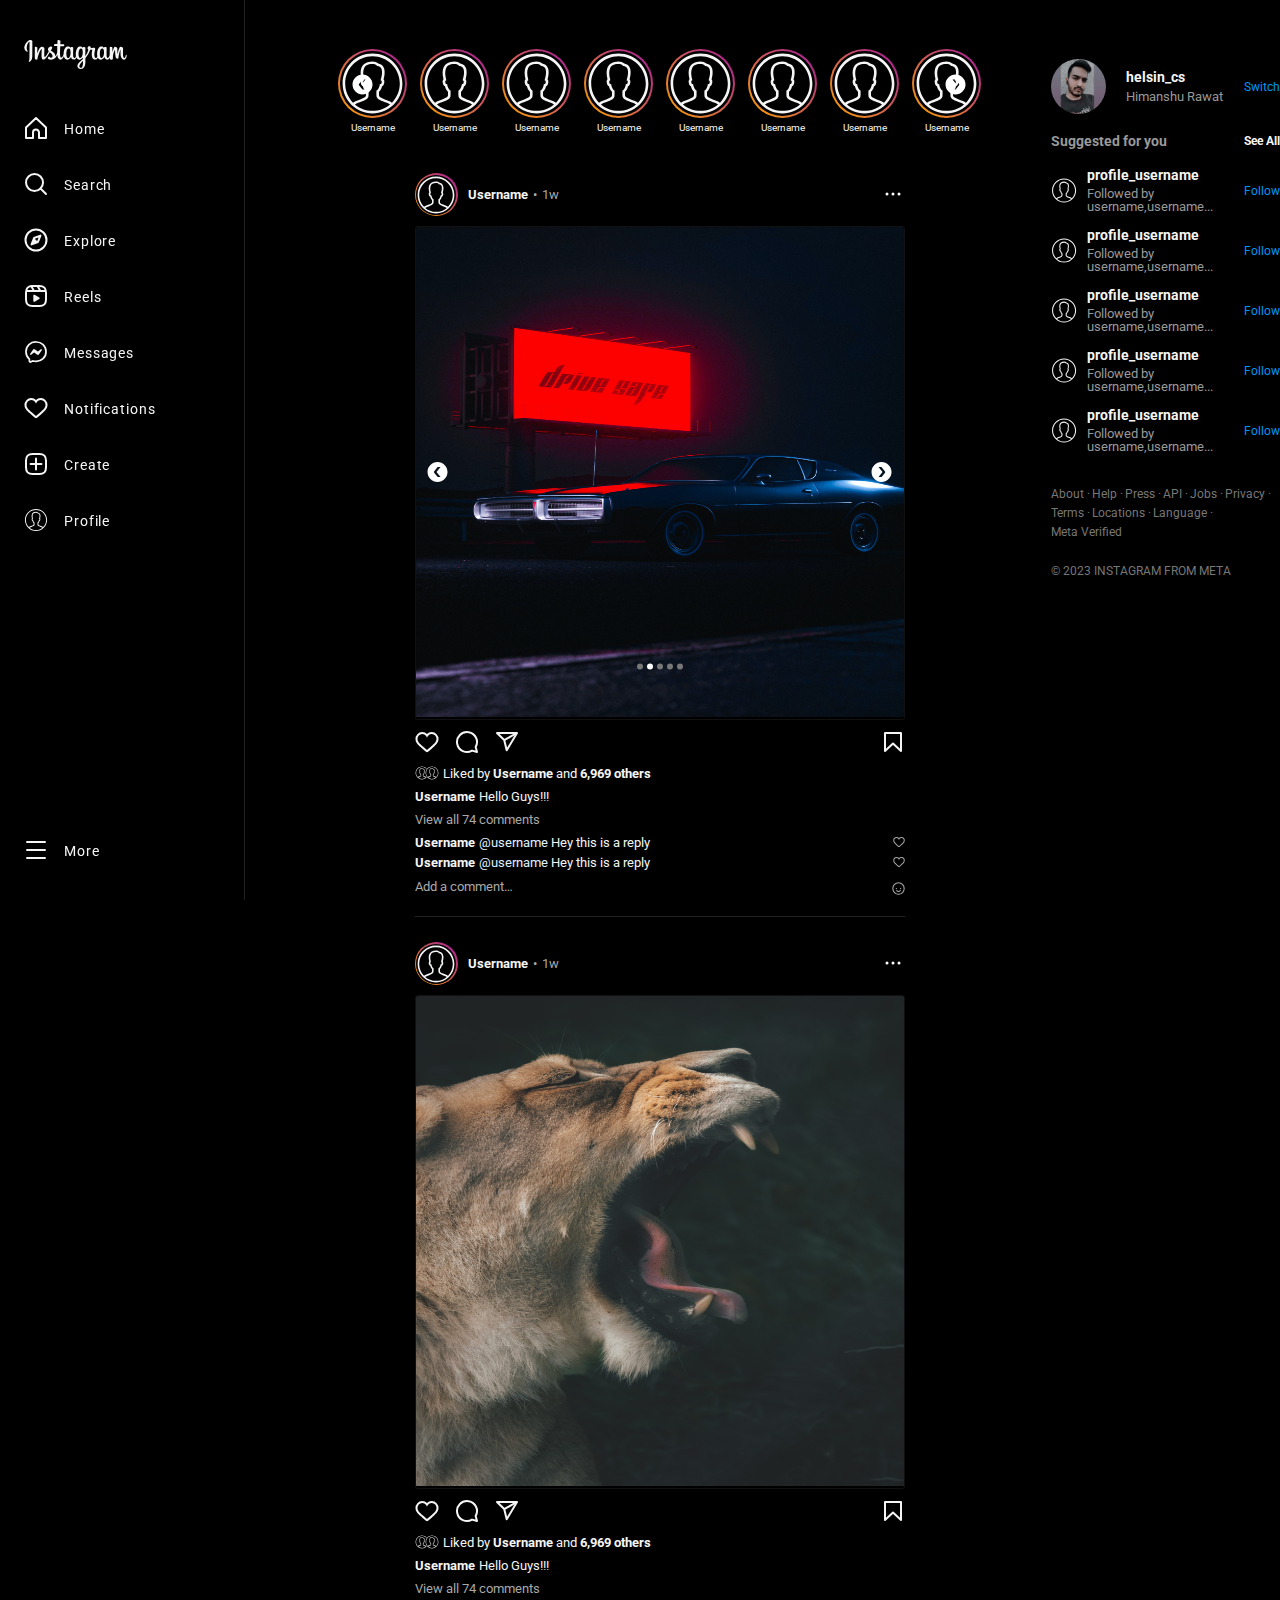
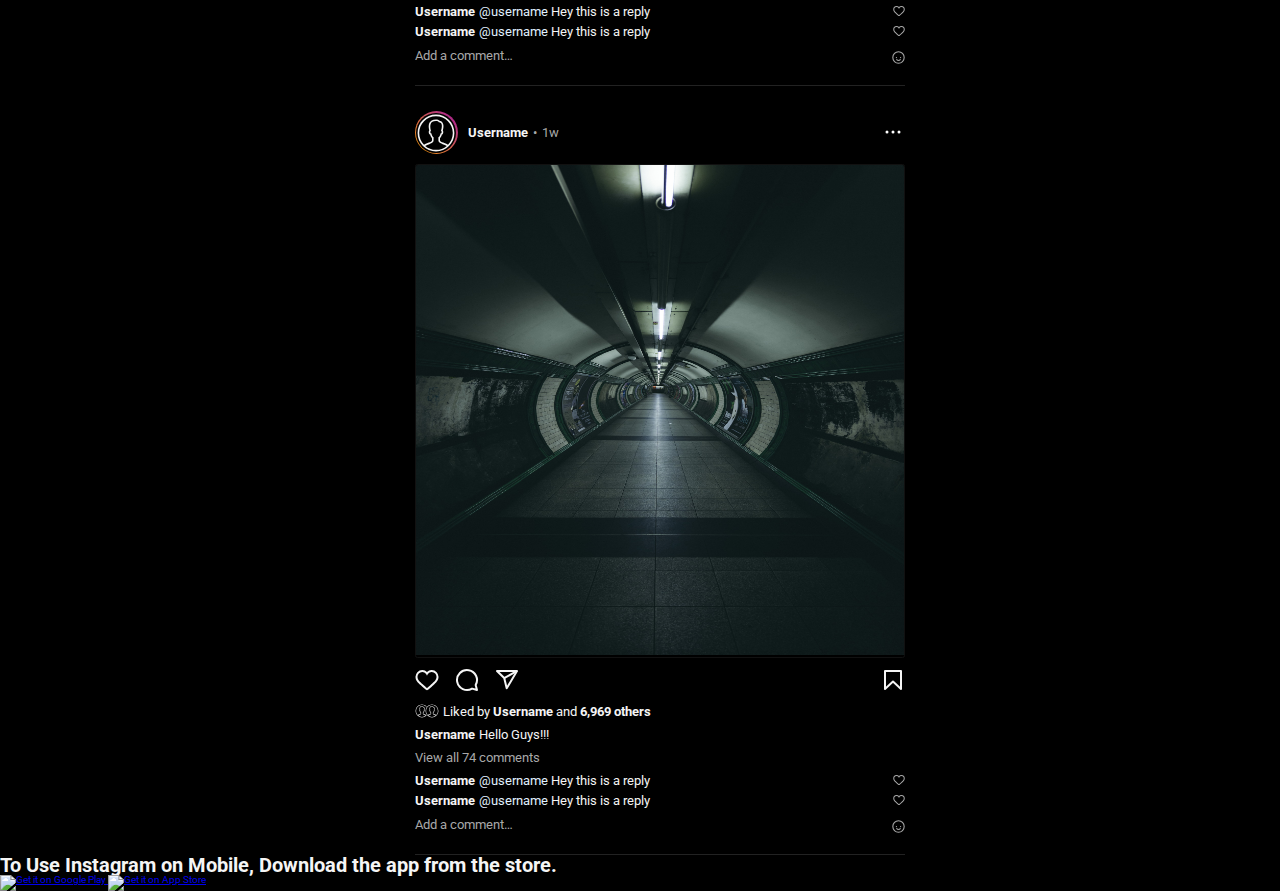
==== commit e3bbd819: "Add files via upload" ====
--- a/index.html
+++ b/index.html
@@ -401,7 +401,21 @@
                   fill-rule="evenodd"
                 ></path>
               </svg>
-              <svg aria-label="Down chevron icon" class="x1lliihq x1n2onr6" color="rgb(245, 245, 245)" fill="rgb(245, 245, 245)" height="12" role="img" viewBox="0 0 24 24" width="12"><title>Down chevron icon</title><path d="M12 17.502a1 1 0 0 1-.707-.293l-9-9.004a1 1 0 0 1 1.414-1.414L12 15.087l8.293-8.296a1 1 0 0 1 1.414 1.414l-9 9.004a1 1 0 0 1-.707.293Z"></path></svg>
+              <svg
+                aria-label="Down chevron icon"
+                class="x1lliihq x1n2onr6"
+                color="rgb(245, 245, 245)"
+                fill="rgb(245, 245, 245)"
+                height="12"
+                role="img"
+                viewBox="0 0 24 24"
+                width="12"
+              >
+                <title>Down chevron icon</title>
+                <path
+                  d="M12 17.502a1 1 0 0 1-.707-.293l-9-9.004a1 1 0 0 1 1.414-1.414L12 15.087l8.293-8.296a1 1 0 0 1 1.414 1.414l-9 9.004a1 1 0 0 1-.707.293Z"
+                ></path>
+              </svg>
             </div>
             <div class="nav-search">
               <div class="nav-svg">
@@ -460,214 +474,214 @@
         </div>
         <div class="lower-nav">
           <nav class="navigation">
-          <div class="nav-home">
-            <div class="nav-svg">
-              <svg
-                aria-label="Home"
-                class="_ab6-"
-                color="rgb(245, 245, 245)"
-                fill="rgb(245, 245, 245)"
-                height="24"
-                role="img"
-                viewBox="0 0 24 24"
-                width="24"
-              >
-                <path
-                  d="M9.005 16.545a2.997 2.997 0 0 1 2.997-2.997A2.997 2.997 0 0 1 15 16.545V22h7V11.543L12 2 2 11.543V22h7.005Z"
-                  fill="none"
-                  stroke="currentColor"
-                  stroke-linejoin="round"
-                  stroke-width="2"
-                ></path>
-              </svg>
-            </div>
-          </div>
-          <div class="nav-explore">
-            <div class="nav-svg">
-              <svg
-                aria-label="Explore"
-                class="_ab6-"
-                color="rgb(245, 245, 245)"
-                fill="rgb(245, 245, 245)"
-                height="24"
-                role="img"
-                viewBox="0 0 24 24"
-                width="24"
-              >
-                <polygon
-                  fill="none"
-                  points="13.941 13.953 7.581 16.424 10.06 10.056 16.42 7.585 13.941 13.953"
-                  stroke="currentColor"
-                  stroke-linecap="round"
-                  stroke-linejoin="round"
-                  stroke-width="2"
-                ></polygon>
-                <polygon
-                  fill-rule="evenodd"
-                  points="10.06 10.056 13.949 13.945 7.581 16.424 10.06 10.056"
-                ></polygon>
-                <circle
-                  cx="12.001"
-                  cy="12.005"
-                  fill="none"
-                  r="10.5"
-                  stroke="currentColor"
-                  stroke-linecap="round"
-                  stroke-linejoin="round"
-                  stroke-width="2"
-                ></circle>
-              </svg>
-            </div>
-          </div>
-          <div class="nav-reels">
-            <div class="nav-svg">
-              <svg
-                aria-label="Reels"
-                class="_ab6-"
-                color="rgb(245, 245, 245)"
-                fill="rgb(245, 245, 245)"
-                height="24"
-                role="img"
-                viewBox="0 0 24 24"
-                width="24"
-              >
-                <line
-                  fill="none"
-                  stroke="currentColor"
-                  stroke-linejoin="round"
-                  stroke-width="2"
-                  x1="2.049"
-                  x2="21.95"
-                  y1="7.002"
-                  y2="7.002"
-                ></line>
-                <line
-                  fill="none"
-                  stroke="currentColor"
-                  stroke-linecap="round"
-                  stroke-linejoin="round"
-                  stroke-width="2"
-                  x1="13.504"
-                  x2="16.362"
-                  y1="2.001"
-                  y2="7.002"
-                ></line>
-                <line
-                  fill="none"
-                  stroke="currentColor"
-                  stroke-linecap="round"
-                  stroke-linejoin="round"
-                  stroke-width="2"
-                  x1="7.207"
-                  x2="10.002"
-                  y1="2.11"
-                  y2="7.002"
-                ></line>
-                <path
-                  d="M2 12.001v3.449c0 2.849.698 4.006 1.606 4.945.94.908 2.098 1.607 4.946 1.607h6.896c2.848 0 4.006-.699 4.946-1.607.908-.939 1.606-2.096 1.606-4.945V8.552c0-2.848-.698-4.006-1.606-4.945C19.454 2.699 18.296 2 15.448 2H8.552c-2.848 0-4.006.699-4.946 1.607C2.698 4.546 2 5.704 2 8.552Z"
-                  fill="none"
-                  stroke="currentColor"
-                  stroke-linecap="round"
-                  stroke-linejoin="round"
-                  stroke-width="2"
-                ></path>
-                <path
-                  d="M9.763 17.664a.908.908 0 0 1-.454-.787V11.63a.909.909 0 0 1 1.364-.788l4.545 2.624a.909.909 0 0 1 0 1.575l-4.545 2.624a.91.91 0 0 1-.91 0Z"
-                  fill-rule="evenodd"
-                ></path>
-              </svg>
-            </div>
-          </div>
-          <div class="nav-create">
-            <div class="nav-svg">
-              <svg
-                aria-label="New post"
-                class="_ab6-"
-                color="rgb(245, 245, 245)"
-                fill="rgb(245, 245, 245)"
-                height="24"
-                role="img"
-                viewBox="0 0 24 24"
-                width="24"
-              >
-                <path
-                  d="M2 12v3.45c0 2.849.698 4.005 1.606 4.944.94.909 2.098 1.608 4.946 1.608h6.896c2.848 0 4.006-.7 4.946-1.608C21.302 19.455 22 18.3 22 15.45V8.552c0-2.849-.698-4.006-1.606-4.945C19.454 2.7 18.296 2 15.448 2H8.552c-2.848 0-4.006.699-4.946 1.607C2.698 4.547 2 5.703 2 8.552Z"
-                  fill="none"
-                  stroke="currentColor"
-                  stroke-linecap="round"
-                  stroke-linejoin="round"
-                  stroke-width="2"
-                ></path>
-                <line
-                  fill="none"
-                  stroke="currentColor"
-                  stroke-linecap="round"
-                  stroke-linejoin="round"
-                  stroke-width="2"
-                  x1="6.545"
-                  x2="17.455"
-                  y1="12.001"
-                  y2="12.001"
-                ></line>
-                <line
-                  fill="none"
-                  stroke="currentColor"
-                  stroke-linecap="round"
-                  stroke-linejoin="round"
-                  stroke-width="2"
-                  x1="12.003"
-                  x2="12.003"
-                  y1="6.545"
-                  y2="17.455"
-                ></line>
-              </svg>
-            </div>
-          </div>
-          <div class="nav-messages">
-            <div class="nav-svg">
-              <svg
-                aria-label="Messenger"
-                class="_ab6-"
-                color="rgb(245, 245, 245)"
-                fill="rgb(245, 245, 245)"
-                height="24"
-                role="img"
-                viewBox="0 0 24 24"
-                width="24"
-              >
-                <path
-                  d="M12.003 2.001a9.705 9.705 0 1 1 0 19.4 10.876 10.876 0 0 1-2.895-.384.798.798 0 0 0-.533.04l-1.984.876a.801.801 0 0 1-1.123-.708l-.054-1.78a.806.806 0 0 0-.27-.569 9.49 9.49 0 0 1-3.14-7.175 9.65 9.65 0 0 1 10-9.7Z"
-                  fill="none"
-                  stroke="currentColor"
-                  stroke-miterlimit="10"
-                  stroke-width="1.739"
-                ></path>
-                <path
-                  d="M17.79 10.132a.659.659 0 0 0-.962-.873l-2.556 2.05a.63.63 0 0 1-.758.002L11.06 9.47a1.576 1.576 0 0 0-2.277.42l-2.567 3.98a.659.659 0 0 0 .961.875l2.556-2.049a.63.63 0 0 1 .759-.002l2.452 1.84a1.576 1.576 0 0 0 2.278-.42Z"
-                  fill-rule="evenodd"
-                ></path>
-              </svg>
-            </div>
-          </div>
-          <div class="nav-profile">
-            <div class="nav-svg nav-profile-img">
-              <!-- image from db. Putting temperory right now -->
-              <svg
-                xmlns="http://www.w3.org/2000/svg"
-                class="_ab6-"
-                color="rgb(245, 245, 245)"
-                fill="rgb(245, 245, 245)"
-                height="24"
-                role="img"
-                viewBox="0 0 50 50"
-                width="24"
-              >
-                <path
-                  d="M 25 2.0078125 C 12.309296 2.0078125 2.0000002 12.317108 2 25.007812 C 2 37.698518 12.309295 48.007812 25 48.007812 C 37.690705 48.007812 48 37.698518 48 25.007812 C 48 12.317108 37.690704 2.0078125 25 2.0078125 z M 25 4.0078125 C 36.609824 4.0078125 46 13.397988 46 25.007812 C 46 30.740509 43.703999 35.925856 39.988281 39.712891 C 38.158498 38.369571 35.928049 37.69558 34.039062 37.023438 C 32.975192 36.644889 32.018651 36.269758 31.320312 35.851562 C 30.651504 35.451051 30.280089 35.039466 30.083984 34.566406 C 29.992134 33.419545 30.010738 32.496253 30.017578 31.40625 C 30.13873 31.285594 30.294155 31.200823 30.417969 31.054688 C 30.709957 30.710058 31.007253 30.29128 31.291016 29.820312 C 31.777604 29.012711 32.131673 28.024913 32.330078 27.023438 C 32.63305 26.869 32.956699 26.835578 33.203125 26.521484 C 33.658098 25.941577 33.965233 25.125482 34.101562 23.988281 C 34.222454 22.984232 33.898957 22.29366 33.482422 21.763672 C 33.930529 20.298851 34.48532 17.969341 34.296875 15.558594 C 34.193203 14.232288 33.859467 12.897267 33.056641 11.787109 C 32.290173 10.727229 31.045786 9.9653642 29.453125 9.6894531 C 28.441568 8.5409775 26.834704 8 24.914062 8 L 24.904297 8 L 24.896484 8 C 20.593741 8.078993 17.817552 9.8598398 16.628906 12.576172 C 15.498615 15.159149 15.741603 18.37477 16.552734 21.722656 C 16.116708 22.25268 15.775146 22.95643 15.898438 23.988281 C 16.035282 25.125098 16.34224 25.94153 16.796875 26.521484 C 17.043118 26.835604 17.366808 26.868911 17.669922 27.023438 C 17.868296 28.024134 18.222437 29.01059 18.708984 29.818359 C 18.992747 30.289465 19.289737 30.707821 19.582031 31.052734 C 19.705876 31.198874 19.861128 31.285522 19.982422 31.40625 C 19.988922 32.49568 20.007396 33.418614 19.916016 34.566406 C 19.720294 35.037723 19.34937 35.449526 18.681641 35.851562 C 17.984409 36.271364 17.029015 36.648577 15.966797 37.029297 C 14.079805 37.705631 11.85061 38.384459 10.015625 39.716797 C 6.2976298 35.929423 4 30.742497 4 25.007812 C 4.0000002 13.397989 13.390176 4.0078125 25 4.0078125 z M 24.921875 10.001953 C 26.766001 10.003853 27.92628 10.549863 28.244141 11.107422 L 28.488281 11.535156 L 28.974609 11.601562 C 30.230788 11.776108 30.932655 12.263579 31.435547 12.958984 C 31.938439 13.654389 32.217535 14.624895 32.302734 15.714844 C 32.473134 17.894741 31.849129 20.468905 31.453125 21.660156 L 31.201172 22.416016 L 31.882812 22.830078 C 31.813472 22.787858 32.203297 23.018609 32.115234 23.75 C 32.008564 24.639799 31.781184 25.093017 31.628906 25.287109 C 31.476629 25.481202 31.411442 25.45641 31.427734 25.455078 L 30.603516 25.523438 L 30.515625 26.345703 C 30.440195 27.052169 30.04285 28.015793 29.578125 28.787109 C 29.345762 29.172767 29.098543 29.516317 28.890625 29.761719 C 28.682707 30.00712 28.461282 30.159117 28.544922 30.115234 L 28.009766 30.394531 L 28.009766 31 C 28.009766 32.324321 27.955813 33.407291 28.095703 34.949219 L 28.107422 35.082031 L 28.154297 35.207031 C 28.547829 36.266071 29.369275 37.013258 30.292969 37.566406 C 31.216662 38.119555 32.276387 38.519377 33.369141 38.908203 C 35.170096 39.549023 37.047465 40.179657 38.478516 41.111328 C 34.832228 44.16545 30.135566 46.007812 25 46.007812 C 19.866422 46.007812 15.171083 44.167232 11.525391 41.115234 C 12.964568 40.188909 14.844735 39.556492 16.642578 38.912109 C 17.73461 38.520704 18.79156 38.119183 19.712891 37.564453 C 20.634221 37.009723 21.452728 36.262662 21.845703 35.207031 L 21.892578 35.082031 L 21.904297 34.949219 C 22.043042 33.408482 21.990234 32.325309 21.990234 31 L 21.990234 30.394531 L 21.455078 30.113281 C 21.538828 30.157091 21.317362 30.005196 21.109375 29.759766 C 20.901388 29.514336 20.654237 29.172879 20.421875 28.787109 C 19.957151 28.015571 19.559775 27.05118 19.484375 26.345703 L 19.396484 25.523438 L 18.572266 25.455078 C 18.587716 25.456378 18.523206 25.481158 18.371094 25.287109 C 18.218979 25.093064 17.991921 24.640183 17.884766 23.75 C 17.797356 23.01846 18.191557 22.784891 18.117188 22.830078 L 18.751953 22.445312 L 18.566406 21.724609 C 17.705952 18.412902 17.575833 15.399621 18.460938 13.376953 C 19.345167 11.356284 21.116417 10.074289 24.921875 10.001953 z"
-                />
-              </svg>
-            </div>
-          </div>
+            <div class="nav-home">
+              <div class="nav-svg">
+                <svg
+                  aria-label="Home"
+                  class="_ab6-"
+                  color="rgb(245, 245, 245)"
+                  fill="rgb(245, 245, 245)"
+                  height="24"
+                  role="img"
+                  viewBox="0 0 24 24"
+                  width="24"
+                >
+                  <path
+                    d="M9.005 16.545a2.997 2.997 0 0 1 2.997-2.997A2.997 2.997 0 0 1 15 16.545V22h7V11.543L12 2 2 11.543V22h7.005Z"
+                    fill="none"
+                    stroke="currentColor"
+                    stroke-linejoin="round"
+                    stroke-width="2"
+                  ></path>
+                </svg>
+              </div>
+            </div>
+            <div class="nav-explore">
+              <div class="nav-svg">
+                <svg
+                  aria-label="Explore"
+                  class="_ab6-"
+                  color="rgb(245, 245, 245)"
+                  fill="rgb(245, 245, 245)"
+                  height="24"
+                  role="img"
+                  viewBox="0 0 24 24"
+                  width="24"
+                >
+                  <polygon
+                    fill="none"
+                    points="13.941 13.953 7.581 16.424 10.06 10.056 16.42 7.585 13.941 13.953"
+                    stroke="currentColor"
+                    stroke-linecap="round"
+                    stroke-linejoin="round"
+                    stroke-width="2"
+                  ></polygon>
+                  <polygon
+                    fill-rule="evenodd"
+                    points="10.06 10.056 13.949 13.945 7.581 16.424 10.06 10.056"
+                  ></polygon>
+                  <circle
+                    cx="12.001"
+                    cy="12.005"
+                    fill="none"
+                    r="10.5"
+                    stroke="currentColor"
+                    stroke-linecap="round"
+                    stroke-linejoin="round"
+                    stroke-width="2"
+                  ></circle>
+                </svg>
+              </div>
+            </div>
+            <div class="nav-reels">
+              <div class="nav-svg">
+                <svg
+                  aria-label="Reels"
+                  class="_ab6-"
+                  color="rgb(245, 245, 245)"
+                  fill="rgb(245, 245, 245)"
+                  height="24"
+                  role="img"
+                  viewBox="0 0 24 24"
+                  width="24"
+                >
+                  <line
+                    fill="none"
+                    stroke="currentColor"
+                    stroke-linejoin="round"
+                    stroke-width="2"
+                    x1="2.049"
+                    x2="21.95"
+                    y1="7.002"
+                    y2="7.002"
+                  ></line>
+                  <line
+                    fill="none"
+                    stroke="currentColor"
+                    stroke-linecap="round"
+                    stroke-linejoin="round"
+                    stroke-width="2"
+                    x1="13.504"
+                    x2="16.362"
+                    y1="2.001"
+                    y2="7.002"
+                  ></line>
+                  <line
+                    fill="none"
+                    stroke="currentColor"
+                    stroke-linecap="round"
+                    stroke-linejoin="round"
+                    stroke-width="2"
+                    x1="7.207"
+                    x2="10.002"
+                    y1="2.11"
+                    y2="7.002"
+                  ></line>
+                  <path
+                    d="M2 12.001v3.449c0 2.849.698 4.006 1.606 4.945.94.908 2.098 1.607 4.946 1.607h6.896c2.848 0 4.006-.699 4.946-1.607.908-.939 1.606-2.096 1.606-4.945V8.552c0-2.848-.698-4.006-1.606-4.945C19.454 2.699 18.296 2 15.448 2H8.552c-2.848 0-4.006.699-4.946 1.607C2.698 4.546 2 5.704 2 8.552Z"
+                    fill="none"
+                    stroke="currentColor"
+                    stroke-linecap="round"
+                    stroke-linejoin="round"
+                    stroke-width="2"
+                  ></path>
+                  <path
+                    d="M9.763 17.664a.908.908 0 0 1-.454-.787V11.63a.909.909 0 0 1 1.364-.788l4.545 2.624a.909.909 0 0 1 0 1.575l-4.545 2.624a.91.91 0 0 1-.91 0Z"
+                    fill-rule="evenodd"
+                  ></path>
+                </svg>
+              </div>
+            </div>
+            <div class="nav-create">
+              <div class="nav-svg">
+                <svg
+                  aria-label="New post"
+                  class="_ab6-"
+                  color="rgb(245, 245, 245)"
+                  fill="rgb(245, 245, 245)"
+                  height="24"
+                  role="img"
+                  viewBox="0 0 24 24"
+                  width="24"
+                >
+                  <path
+                    d="M2 12v3.45c0 2.849.698 4.005 1.606 4.944.94.909 2.098 1.608 4.946 1.608h6.896c2.848 0 4.006-.7 4.946-1.608C21.302 19.455 22 18.3 22 15.45V8.552c0-2.849-.698-4.006-1.606-4.945C19.454 2.7 18.296 2 15.448 2H8.552c-2.848 0-4.006.699-4.946 1.607C2.698 4.547 2 5.703 2 8.552Z"
+                    fill="none"
+                    stroke="currentColor"
+                    stroke-linecap="round"
+                    stroke-linejoin="round"
+                    stroke-width="2"
+                  ></path>
+                  <line
+                    fill="none"
+                    stroke="currentColor"
+                    stroke-linecap="round"
+                    stroke-linejoin="round"
+                    stroke-width="2"
+                    x1="6.545"
+                    x2="17.455"
+                    y1="12.001"
+                    y2="12.001"
+                  ></line>
+                  <line
+                    fill="none"
+                    stroke="currentColor"
+                    stroke-linecap="round"
+                    stroke-linejoin="round"
+                    stroke-width="2"
+                    x1="12.003"
+                    x2="12.003"
+                    y1="6.545"
+                    y2="17.455"
+                  ></line>
+                </svg>
+              </div>
+            </div>
+            <div class="nav-messages">
+              <div class="nav-svg">
+                <svg
+                  aria-label="Messenger"
+                  class="_ab6-"
+                  color="rgb(245, 245, 245)"
+                  fill="rgb(245, 245, 245)"
+                  height="24"
+                  role="img"
+                  viewBox="0 0 24 24"
+                  width="24"
+                >
+                  <path
+                    d="M12.003 2.001a9.705 9.705 0 1 1 0 19.4 10.876 10.876 0 0 1-2.895-.384.798.798 0 0 0-.533.04l-1.984.876a.801.801 0 0 1-1.123-.708l-.054-1.78a.806.806 0 0 0-.27-.569 9.49 9.49 0 0 1-3.14-7.175 9.65 9.65 0 0 1 10-9.7Z"
+                    fill="none"
+                    stroke="currentColor"
+                    stroke-miterlimit="10"
+                    stroke-width="1.739"
+                  ></path>
+                  <path
+                    d="M17.79 10.132a.659.659 0 0 0-.962-.873l-2.556 2.05a.63.63 0 0 1-.758.002L11.06 9.47a1.576 1.576 0 0 0-2.277.42l-2.567 3.98a.659.659 0 0 0 .961.875l2.556-2.049a.63.63 0 0 1 .759-.002l2.452 1.84a1.576 1.576 0 0 0 2.278-.42Z"
+                    fill-rule="evenodd"
+                  ></path>
+                </svg>
+              </div>
+            </div>
+            <div class="nav-profile">
+              <div class="nav-svg nav-profile-img">
+                <!-- image from db. Putting temperory right now -->
+                <svg
+                  xmlns="http://www.w3.org/2000/svg"
+                  class="_ab6-"
+                  color="rgb(245, 245, 245)"
+                  fill="rgb(245, 245, 245)"
+                  height="24"
+                  role="img"
+                  viewBox="0 0 50 50"
+                  width="24"
+                >
+                  <path
+                    d="M 25 2.0078125 C 12.309296 2.0078125 2.0000002 12.317108 2 25.007812 C 2 37.698518 12.309295 48.007812 25 48.007812 C 37.690705 48.007812 48 37.698518 48 25.007812 C 48 12.317108 37.690704 2.0078125 25 2.0078125 z M 25 4.0078125 C 36.609824 4.0078125 46 13.397988 46 25.007812 C 46 30.740509 43.703999 35.925856 39.988281 39.712891 C 38.158498 38.369571 35.928049 37.69558 34.039062 37.023438 C 32.975192 36.644889 32.018651 36.269758 31.320312 35.851562 C 30.651504 35.451051 30.280089 35.039466 30.083984 34.566406 C 29.992134 33.419545 30.010738 32.496253 30.017578 31.40625 C 30.13873 31.285594 30.294155 31.200823 30.417969 31.054688 C 30.709957 30.710058 31.007253 30.29128 31.291016 29.820312 C 31.777604 29.012711 32.131673 28.024913 32.330078 27.023438 C 32.63305 26.869 32.956699 26.835578 33.203125 26.521484 C 33.658098 25.941577 33.965233 25.125482 34.101562 23.988281 C 34.222454 22.984232 33.898957 22.29366 33.482422 21.763672 C 33.930529 20.298851 34.48532 17.969341 34.296875 15.558594 C 34.193203 14.232288 33.859467 12.897267 33.056641 11.787109 C 32.290173 10.727229 31.045786 9.9653642 29.453125 9.6894531 C 28.441568 8.5409775 26.834704 8 24.914062 8 L 24.904297 8 L 24.896484 8 C 20.593741 8.078993 17.817552 9.8598398 16.628906 12.576172 C 15.498615 15.159149 15.741603 18.37477 16.552734 21.722656 C 16.116708 22.25268 15.775146 22.95643 15.898438 23.988281 C 16.035282 25.125098 16.34224 25.94153 16.796875 26.521484 C 17.043118 26.835604 17.366808 26.868911 17.669922 27.023438 C 17.868296 28.024134 18.222437 29.01059 18.708984 29.818359 C 18.992747 30.289465 19.289737 30.707821 19.582031 31.052734 C 19.705876 31.198874 19.861128 31.285522 19.982422 31.40625 C 19.988922 32.49568 20.007396 33.418614 19.916016 34.566406 C 19.720294 35.037723 19.34937 35.449526 18.681641 35.851562 C 17.984409 36.271364 17.029015 36.648577 15.966797 37.029297 C 14.079805 37.705631 11.85061 38.384459 10.015625 39.716797 C 6.2976298 35.929423 4 30.742497 4 25.007812 C 4.0000002 13.397989 13.390176 4.0078125 25 4.0078125 z M 24.921875 10.001953 C 26.766001 10.003853 27.92628 10.549863 28.244141 11.107422 L 28.488281 11.535156 L 28.974609 11.601562 C 30.230788 11.776108 30.932655 12.263579 31.435547 12.958984 C 31.938439 13.654389 32.217535 14.624895 32.302734 15.714844 C 32.473134 17.894741 31.849129 20.468905 31.453125 21.660156 L 31.201172 22.416016 L 31.882812 22.830078 C 31.813472 22.787858 32.203297 23.018609 32.115234 23.75 C 32.008564 24.639799 31.781184 25.093017 31.628906 25.287109 C 31.476629 25.481202 31.411442 25.45641 31.427734 25.455078 L 30.603516 25.523438 L 30.515625 26.345703 C 30.440195 27.052169 30.04285 28.015793 29.578125 28.787109 C 29.345762 29.172767 29.098543 29.516317 28.890625 29.761719 C 28.682707 30.00712 28.461282 30.159117 28.544922 30.115234 L 28.009766 30.394531 L 28.009766 31 C 28.009766 32.324321 27.955813 33.407291 28.095703 34.949219 L 28.107422 35.082031 L 28.154297 35.207031 C 28.547829 36.266071 29.369275 37.013258 30.292969 37.566406 C 31.216662 38.119555 32.276387 38.519377 33.369141 38.908203 C 35.170096 39.549023 37.047465 40.179657 38.478516 41.111328 C 34.832228 44.16545 30.135566 46.007812 25 46.007812 C 19.866422 46.007812 15.171083 44.167232 11.525391 41.115234 C 12.964568 40.188909 14.844735 39.556492 16.642578 38.912109 C 17.73461 38.520704 18.79156 38.119183 19.712891 37.564453 C 20.634221 37.009723 21.452728 36.262662 21.845703 35.207031 L 21.892578 35.082031 L 21.904297 34.949219 C 22.043042 33.408482 21.990234 32.325309 21.990234 31 L 21.990234 30.394531 L 21.455078 30.113281 C 21.538828 30.157091 21.317362 30.005196 21.109375 29.759766 C 20.901388 29.514336 20.654237 29.172879 20.421875 28.787109 C 19.957151 28.015571 19.559775 27.05118 19.484375 26.345703 L 19.396484 25.523438 L 18.572266 25.455078 C 18.587716 25.456378 18.523206 25.481158 18.371094 25.287109 C 18.218979 25.093064 17.991921 24.640183 17.884766 23.75 C 17.797356 23.01846 18.191557 22.784891 18.117188 22.830078 L 18.751953 22.445312 L 18.566406 21.724609 C 17.705952 18.412902 17.575833 15.399621 18.460938 13.376953 C 19.345167 11.356284 21.116417 10.074289 24.921875 10.001953 z"
+                  />
+                </svg>
+              </div>
+            </div>
           </nav>
         </div>
       </div>
@@ -2006,5 +2020,21 @@
         </div>
       </section>
     </div>
+    <div class="For_Mobile_Devices">
+      <div class="Center_Screen_Mobile">
+        <h1>To Use Instagram on Mobile, Download the app from the store.</h1>
+        <div class="Download-Buttons">
+          <a href="https://play.google.com/store/apps/details?id=com.instagram.android&hl=en&gl=US">
+            <img
+              src="./others/Download_Google.jpg"
+              alt="Get it on Google Play"
+            />
+          </a>
+          <a href="https://apps.apple.com/in/app/instagram/id389801252">
+            <img src="./others/Download_Apple.jpg" alt="Get it on App Store" />
+          </a>
+        </div>
+      </div>
+    </div>
   </body>
 </html>
--- a/css/styles.css
+++ b/css/styles.css
@@ -76,6 +76,18 @@
   font-weight: 400;
   color: #f5f5f5;
 }
+
+/* Small Display Things Removed */
+
+.Instagram-small-logo{
+  display: none;
+}
+
+.small-display-navbars{
+  display: none;
+}
+
+/* Started */
 
 .main {
   display: grid;
--- a/css/queries.css
+++ b/css/queries.css
@@ -0,0 +1,118 @@
+/* rem and em do NOT depend on html font-size in media queries! Instead, 1rem = 1em = 16px */
+
+/**************************/
+/* BELOW 1264px (Smaller desktops) */
+/**************************/
+
+@media (max-width: 79em) {
+  .main {
+    grid-template-columns: 1fr 14fr;
+    column-gap: 5rem;
+  }
+  .left-tray {
+    padding: 4rem 1.65rem 2.6rem 2.4rem;
+  }
+  .Instagram-logo {
+    display: none;
+  }
+  .Instagram-small-logo {
+    display: block;
+  }
+  .navigation > div {
+    padding: 1rem 0.75rem;
+  }
+  .nav-text {
+    display: none;
+  }
+  .More {
+    padding: 1rem 0.75rem;
+  }
+}
+
+@media (max-width: 74em) {
+  .main-index {
+    display: flex;
+    justify-content: center;
+  }
+  .aside-right-tray {
+    display: none;
+  }
+}
+
+@media (max-width: 48em) {
+  .main {
+    display: block;
+  }
+  .main-index {
+    margin-top: 6.5rem;
+    margin-bottom: 6.5rem;
+  }
+  .left-tray {
+    display: none;
+  }
+  .small-display-navbars {
+    display: block;
+  }
+  .upper-nav {
+    background-color: black;
+    position: fixed;
+    top: 0;
+    left: 0;
+    width: 100%;
+    z-index: 9999;
+    border-bottom: solid 1px #333;
+    padding: 0.3rem 1.4rem;
+  }
+  .Instagram-logo {
+    align-items: center;
+    justify-content: center;
+    gap: 0.7rem !important;
+  }
+  .nav-search{
+    gap: 1rem;
+    width: 27rem;
+    height: 3.5rem;
+    background-color: #222;
+  }
+  .SVG-small{
+    margin-left: 1rem;
+  }
+  .Text-small {
+    font-size: 1.4rem;
+    letter-spacing: 0.9px;
+    color: #999;
+    font-weight: 300;
+  }
+  .lower-nav {
+    background-color: black;
+    position: fixed;
+    bottom: 0;
+    left: 0;
+    width: 100%;
+    z-index: 9999;
+    border-top: solid 1px #333;
+  }
+  .navigation {
+    flex-direction: row;
+    justify-content: space-evenly;
+    align-items: center;
+    gap: 0rem;
+  }
+  .upper-navigation{
+    flex-direction: row;
+    justify-content: start;
+    gap: 2rem
+  }
+  .nav-search{
+    margin-left: auto !important;
+  }
+  .navigation > div {
+    padding: 1.2rem 0.75rem;
+  }
+  .navigation > div:hover {
+    background-color: black;
+  }
+  .navigation > div:hover:active .nav-svg {
+    transform: scale(0.9);
+  }
+}
